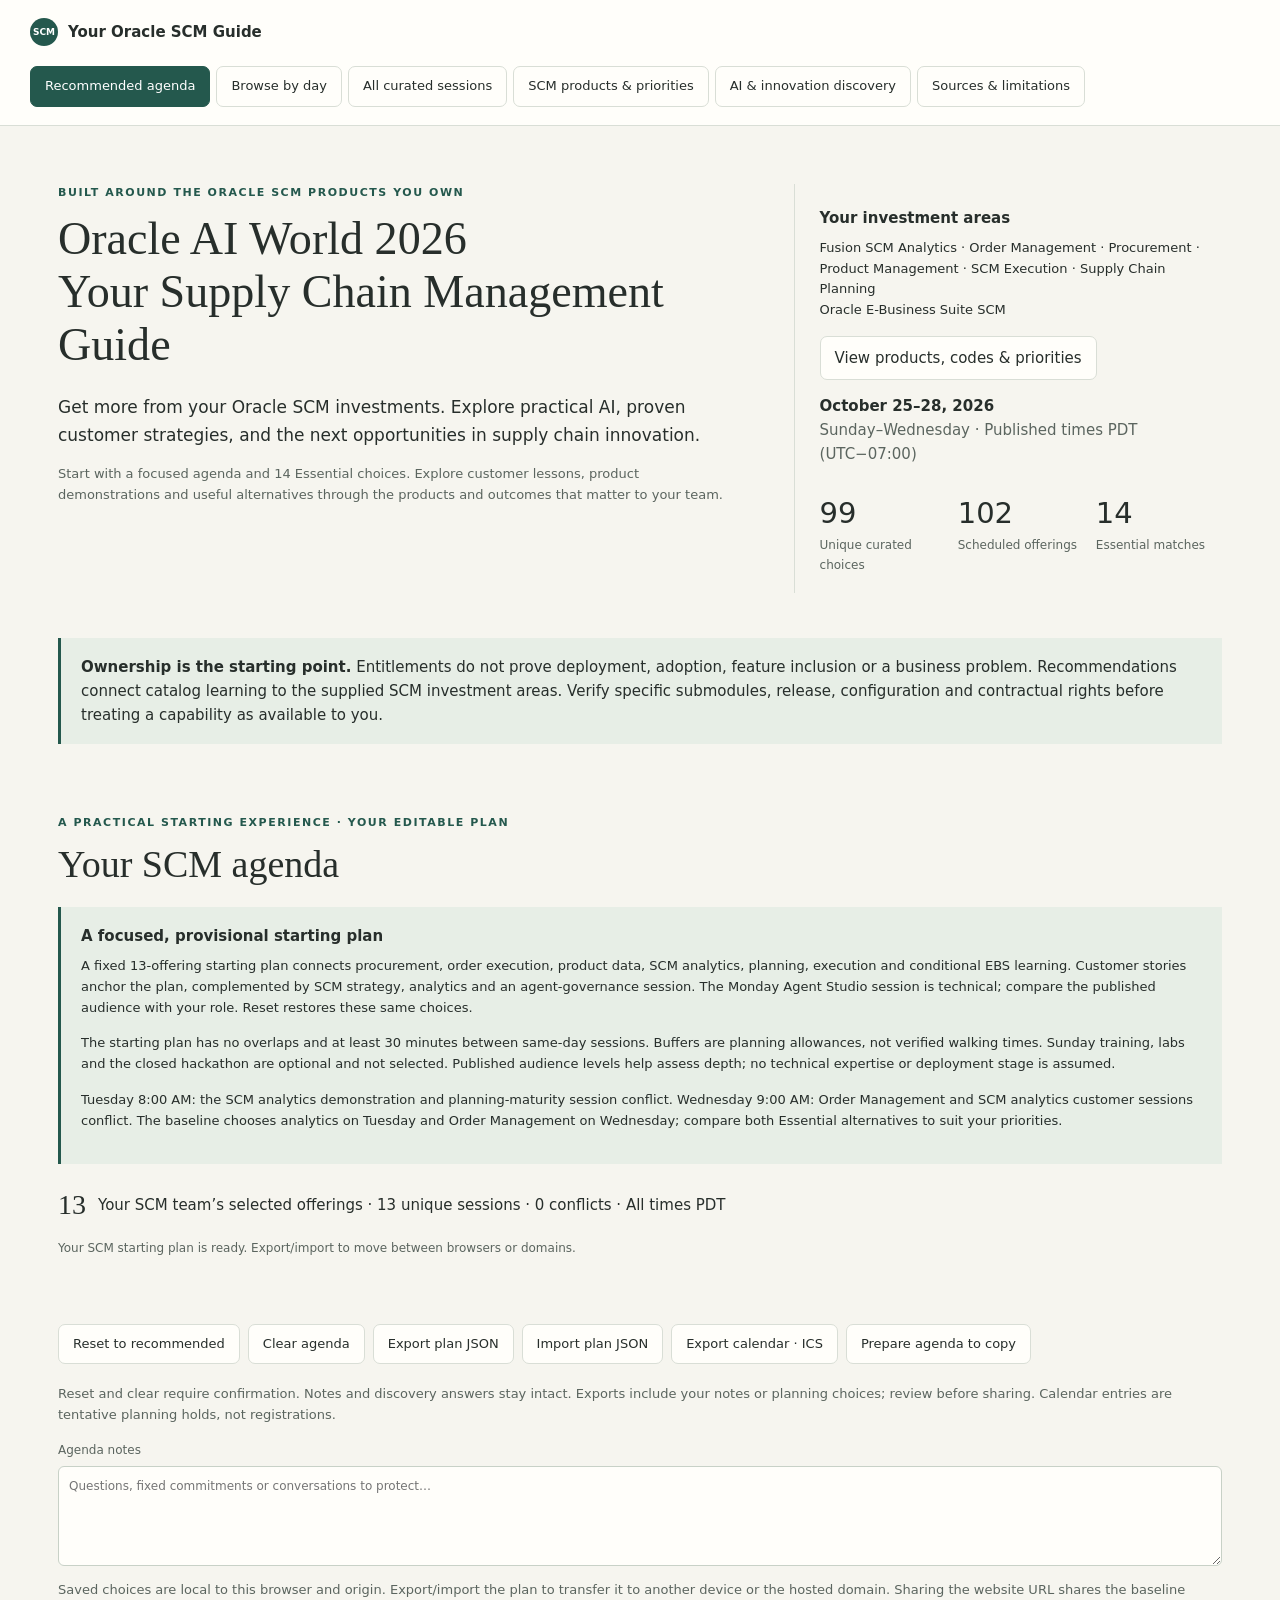
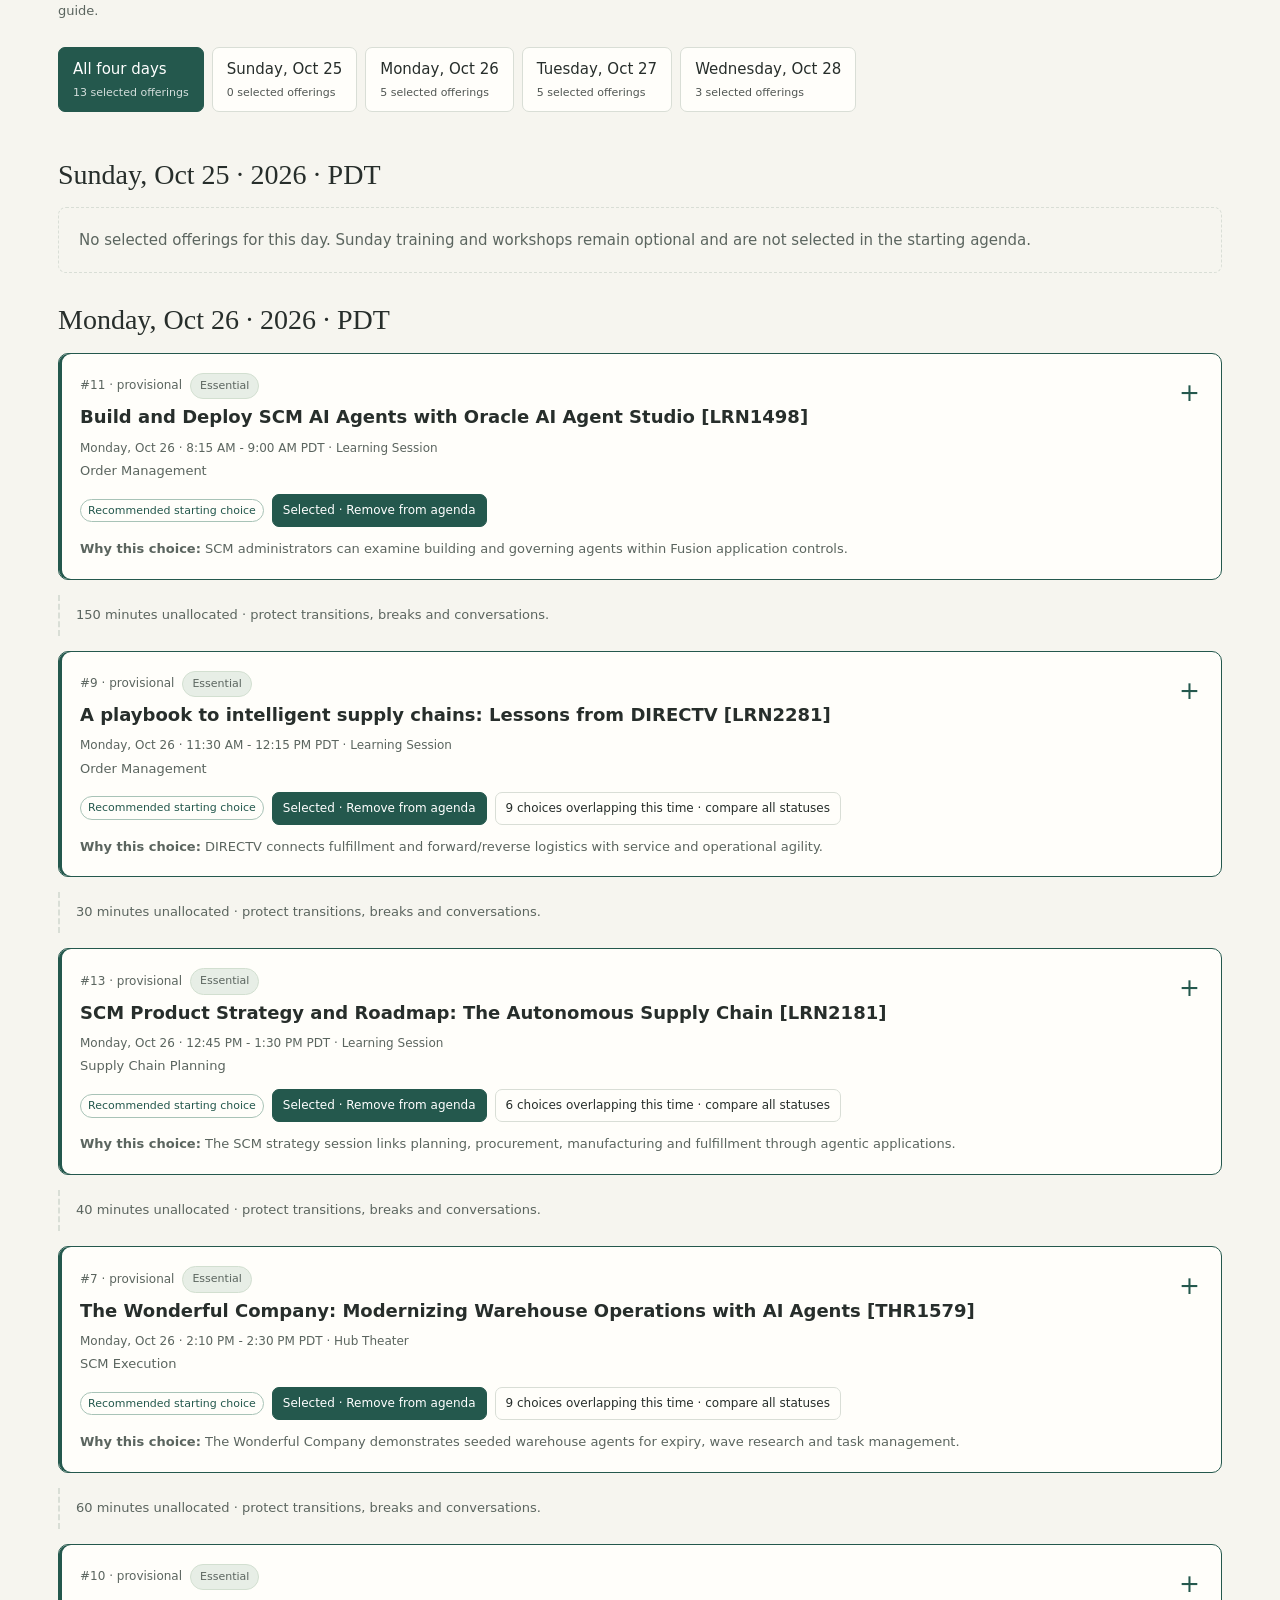
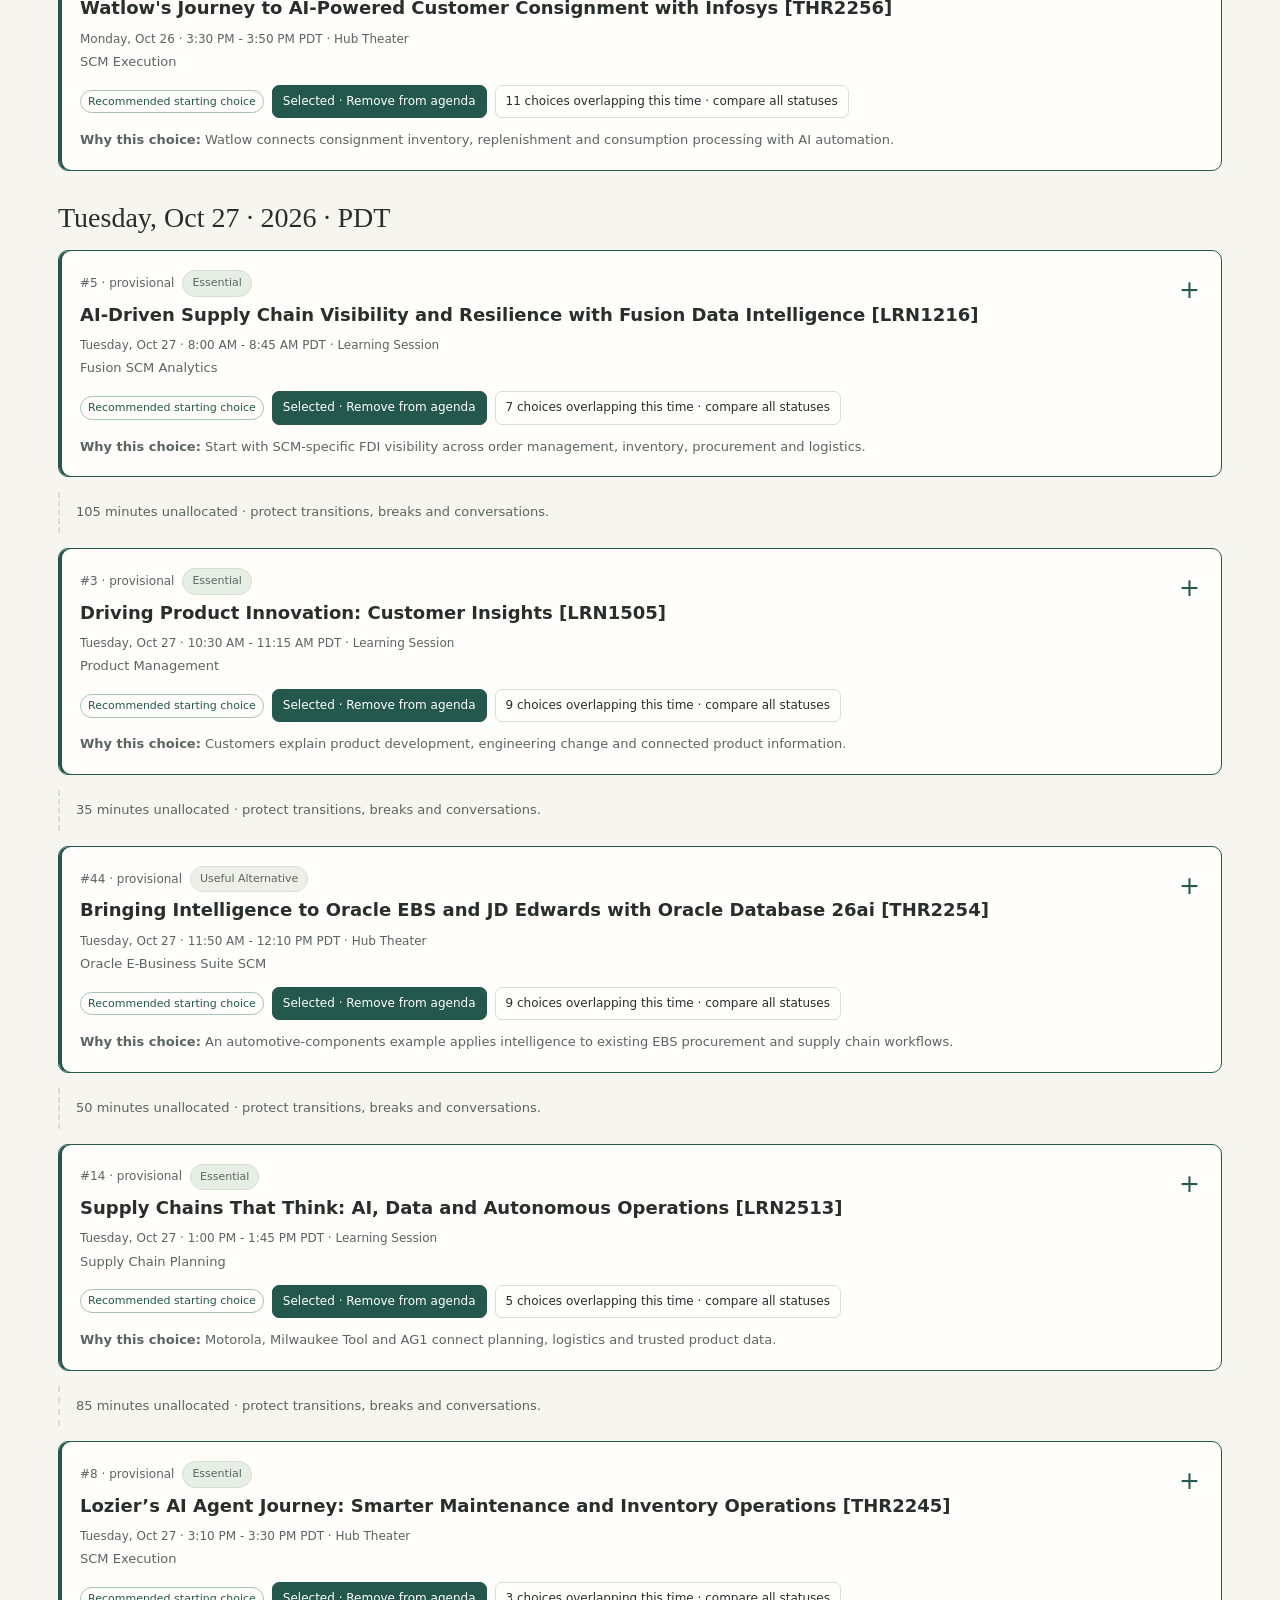
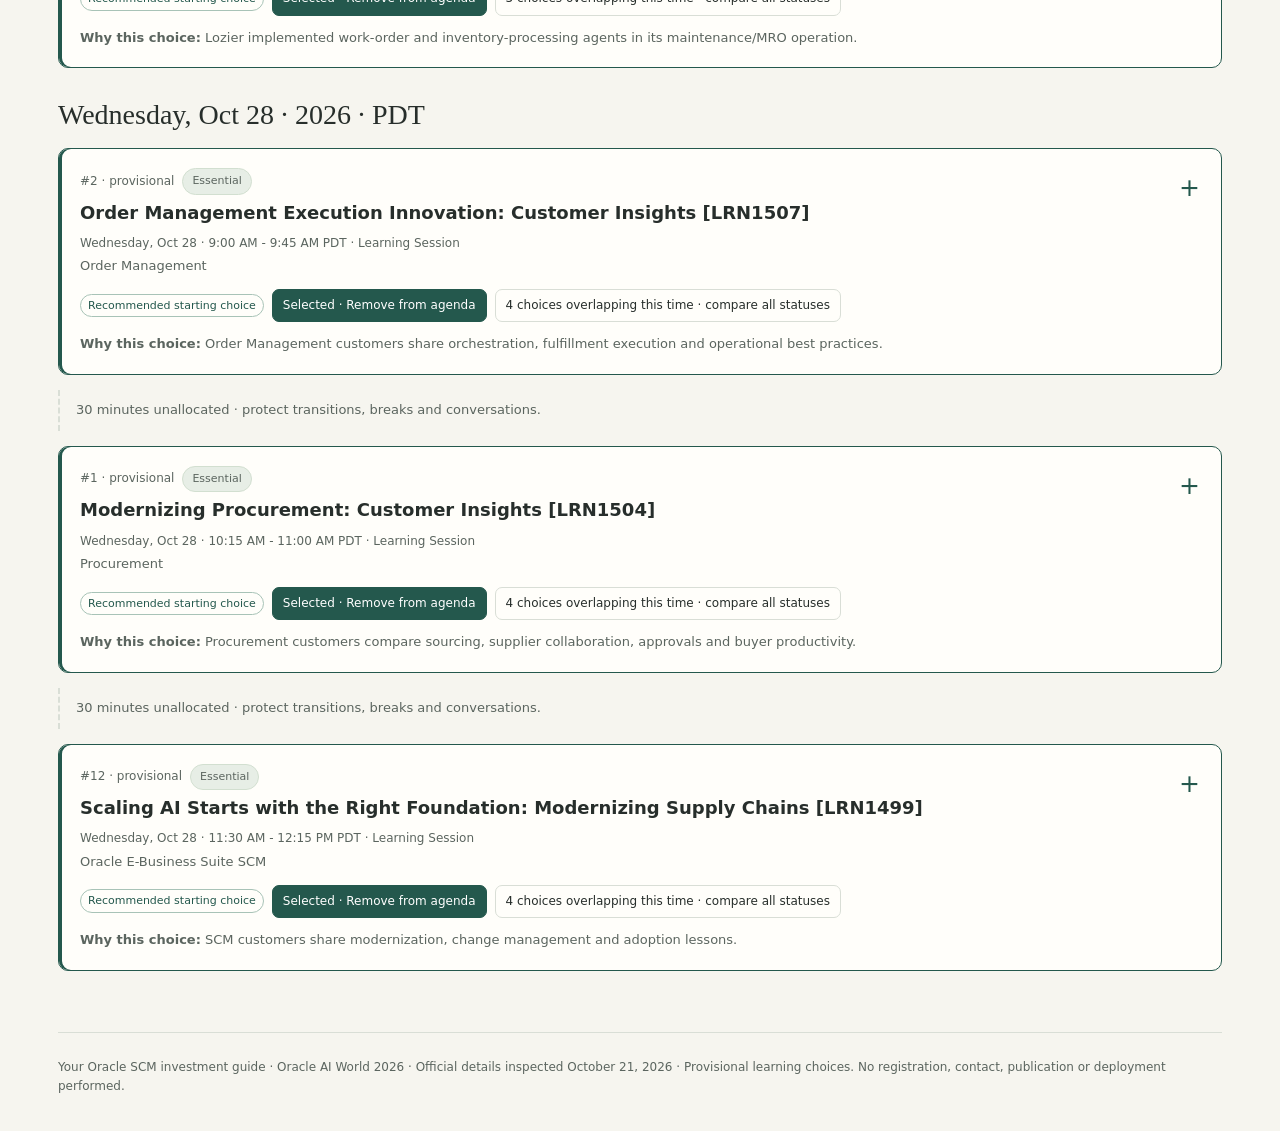
==== index.html @ 31e5a720 "Add files via upload" ====
<!doctype html><html lang="en"><head><meta charset="utf-8"><meta name="viewport" content="width=device-width, initial-scale=1"><meta name="description" content="An investment-focused Oracle SCM learning and agenda guide for Oracle AI World 2026."><title>Oracle AI World 2026 | Your Supply Chain Management Guide</title><style>
:root{--paper:#fffefa;--bg:#f6f5ef;--ink:#272e2b;--muted:#5b655f;--line:#d9ded6;--accent:#24584d;--pale:#e7eee6;--gold:#866437}*{box-sizing:border-box}body{margin:0;background:var(--bg);color:var(--ink);font:15px/1.6 system-ui,-apple-system,"Segoe UI",sans-serif}button,input,select,textarea{font:inherit}button,a,input,select,textarea,summary{outline-offset:4px}button{cursor:pointer;background:var(--paper);border:1px solid var(--line);border-radius:7px;padding:9px 14px;color:var(--ink)}button:hover{border-color:var(--accent)}button[aria-pressed=true],button.active{color:white;background:var(--accent);border-color:var(--accent)}a{color:var(--accent);text-underline-offset:3px}h1,h2,h3{line-height:1.15}h1,h2{font-family:Georgia,serif;font-weight:400}h1{font-size:clamp(38px,5vw,64px);margin:12px 0 22px}h2{font-size:clamp(28px,3.5vw,38px);margin:12px 0 20px}h3{font-size:20px;margin:18px 0 12px}p{margin:8px 0 15px}.muted{color:var(--muted)}.small{font-size:13px}.eyebrow{text-transform:uppercase;letter-spacing:.14em;font-size:11px;font-weight:700;color:var(--accent)}.wrap{max-width:1220px;padding:0 28px;margin:auto}.brandbar{background:var(--paper);border-bottom:1px solid var(--line)}.brandinner{display:flex;justify-content:space-between;align-items:center;gap:20px;padding:18px 0;flex-wrap:wrap}.brand{font-weight:700;display:flex;align-items:center;gap:10px}.mark{display:inline-grid;place-items:center;border-radius:50%;background:var(--accent);color:white;width:28px;height:28px}nav{display:flex;gap:6px;flex-wrap:wrap}nav button{font-size:13px}.hero{display:grid;grid-template-columns:1.6fr 1fr;gap:50px;padding:58px 0 35px}.intro{font-size:17px;max-width:720px}.hero-aside{border-left:1px solid var(--line);padding:8px 0 8px 25px}.hero-aside strong{display:block}.facts{display:grid;grid-template-columns:repeat(3,1fr);gap:12px;margin:24px 0 10px}.facts b{display:block;font-size:29px;font-weight:500;color:var(--ink)}.facts span{font-size:12px;color:var(--muted)}.note{border-left:3px solid var(--accent);background:var(--pale);padding:17px 20px;margin:10px 0 25px}.panel{padding:20px 0 50px}.panel[hidden]{display:none!important}.start-grid{display:grid;grid-template-columns:repeat(2,1fr);gap:12px;margin:25px 0 40px}.starter{background:var(--paper);border:1px solid var(--line);border-radius:10px;padding:20px;text-align:left}.starter span{display:block}.starter .title{font:22px/1.25 Georgia,serif;margin:9px 0}.badge{display:inline-block;padding:4px 9px;background:var(--pale);border:1px solid #d2dfd0;border-radius:20px;font-size:11px;line-height:1.5}.badge.conditional{background:#f2eddc;border-color:#e3d7bb}.badge.adjacent{background:#efefea;border-color:#ddd}.toolbar{display:grid;grid-template-columns:2fr 1.4fr 1.4fr;gap:12px;padding:18px;background:var(--paper);border:1px solid var(--line);border-radius:10px}.toolbar.secondary{grid-template-columns:repeat(4,1fr);margin-top:10px}label{display:block;font-size:12px;color:var(--muted)}input,select,textarea{width:100%;border:1px solid #c8d1c7;border-radius:6px;padding:10px;background:var(--paper);color:var(--ink);margin-top:6px;min-width:0}.viewbar{display:flex;justify-content:space-between;gap:14px;align-items:center;margin:17px 0}.viewbar label{min-width:210px}.group-title{font:28px/1.2 Georgia,serif;margin:30px 0 16px}.session{background:var(--paper);border:1px solid var(--line);border-radius:10px;margin:11px 0;overflow:hidden}.session>summary{cursor:pointer;padding:19px 21px;list-style:none;display:flex;justify-content:space-between;gap:16px}.session>summary::-webkit-details-marker{display:none}.session>summary:after{content:'+';font-size:25px;color:var(--accent)}.session[open]>summary:after{content:'−'}.session .title{font-size:18px;line-height:1.35;display:block;font-weight:650;margin:6px 0 9px}.meta{display:flex;gap:8px;align-items:center;flex-wrap:wrap;color:var(--muted);font-size:12px}.session-body{border-top:1px solid var(--line);padding:22px}.judgments{display:grid;grid-template-columns:1fr 1fr;gap:24px;background:#f2f4ed;padding:18px;border-radius:8px;margin:15px 0}.judgments strong{font-size:13px;color:var(--accent)}.judgments p{font-size:14px;margin:8px 0 0}.tags{display:flex;gap:7px;flex-wrap:wrap;margin-bottom:15px}.tag{font-size:11px;border:1px solid var(--line);padding:3px 8px;border-radius:15px}.fields{display:grid;grid-template-columns:1fr 1fr;gap:15px 25px;margin:20px 0}.fields>div{border-bottom:1px solid var(--line);padding-bottom:11px}.fields dt{font-size:11px;color:var(--muted);text-transform:uppercase;letter-spacing:.05em}.fields dd{margin:6px 0 0;font-size:14px;overflow-wrap:anywhere}.fields .wide{grid-column:1/-1}.slots{width:100%;border-collapse:collapse;font-size:13px;margin:12px 0}.slots th,.slots td{text-align:left;border-bottom:1px solid var(--line);padding:9px 10px 9px 0;vertical-align:top}.actions{display:flex;gap:12px;flex-wrap:wrap;align-items:center}.actions button{font-size:12px}.full-desc{margin:17px 0 0}.full-desc summary{cursor:pointer;color:var(--accent);font-size:13px}.full-desc p{font-size:14px;margin-top:14px}.question{display:grid;grid-template-columns:45px 1fr;gap:15px;background:var(--paper);border:1px solid var(--line);border-radius:10px;margin:16px 0;padding:25px}.qnum{font:28px Georgia,serif;color:var(--accent)}.question h3{margin:8px 0 14px;font-size:19px}.question textarea{min-height:80px;font-size:14px}.sessionlinks{display:flex;gap:6px;flex-wrap:wrap;margin:12px 0}.sessionlinks button{font-size:12px;padding:5px 8px}.first-set{display:flex;gap:8px;flex-wrap:wrap;margin:18px 0}.path{background:var(--paper);padding:23px;border:1px solid var(--line);border-radius:10px;margin:15px 0}.path h3{margin-top:0;font:25px Georgia,serif}.coverage-grid{display:grid;grid-template-columns:repeat(4,1fr);gap:12px;margin:25px 0}.coverage-grid>div{background:var(--paper);border:1px solid var(--line);padding:20px;border-radius:9px}.coverage-grid b{display:block;font:32px Georgia,serif}.coverage-grid span{font-size:12px;color:var(--muted)}.table-wrap{overflow-x:auto}.guide-table{border-collapse:collapse;width:100%;background:var(--paper);font-size:14px}.guide-table th,.guide-table td{border:1px solid var(--line);padding:13px;text-align:left;vertical-align:top}.guide-table th{background:var(--pale)}.coverage-copy{max-width:1000px}.coverage-copy h3{margin-top:30px}.footer{border-top:1px solid var(--line);padding:25px 0 35px;color:var(--muted);font-size:12px}.empty{padding:35px;background:var(--paper);border:1px dashed var(--line);border-radius:9px}.dialog{max-width:940px;width:calc(100% - 30px);max-height:90vh;overflow:auto;border:1px solid var(--line);border-radius:12px;padding:25px;background:var(--paper);color:var(--ink)}dialog::backdrop{background:#152b24aa}.dialoghead{display:flex;justify-content:space-between;align-items:start;gap:20px}.dialoghead h2{font-size:28px;margin-top:0}.dialoghead button{flex-shrink:0}.status{font-size:12px;min-height:25px;color:var(--muted)}.need-list li{margin:9px 0}button[disabled]{cursor:default;opacity:.7}@media(max-width:850px){.hero{grid-template-columns:1fr;gap:24px;padding-top:35px}.hero-aside{border-left:2px solid var(--line);padding-left:20px}.toolbar{grid-template-columns:1fr 1fr}.toolbar>label:first-child{grid-column:1/-1}.toolbar.secondary{grid-template-columns:1fr 1fr}.coverage-grid{grid-template-columns:1fr 1fr}}@media(max-width:550px){.wrap{padding:0 17px}.brandinner{gap:14px}nav button{padding:8px;font-size:12px}.start-grid,.fields,.judgments{grid-template-columns:1fr}.toolbar,.toolbar.secondary{grid-template-columns:1fr}.toolbar>label:first-child{grid-column:auto}.viewbar{align-items:start;flex-direction:column}.viewbar label{width:100%}.question{grid-template-columns:1fr;padding:20px}.qnum{font-size:24px}.session>summary,.session-body{padding:17px}.slots th,.slots td{font-size:12px}.dialog{padding:18px}.dialoghead h2{font-size:23px}.coverage-grid>div{padding:14px}}@media(prefers-reduced-motion:reduce){*{scroll-behavior:auto!important}}
.day-browser{scroll-margin-top:20px;margin-top:22px}.day-switch{display:flex;gap:8px;overflow-x:auto;padding:10px 0 16px;max-width:100%;scrollbar-width:thin}.day-switch button{flex:0 0 auto;text-align:left;min-width:135px}.day-switch small{display:block;font-size:11px;opacity:.8;margin-top:3px}.view-switch{display:flex;gap:7px;flex-wrap:wrap}.view-switch button{font-size:12px}.toolbar.secondary{grid-template-columns:repeat(3,1fr)}.time-heading{font:18px/1.3 Georgia,serif;color:var(--accent);margin:22px 0 9px;padding-left:15px;border-left:3px solid var(--accent)}@media(max-width:850px){.toolbar.secondary{grid-template-columns:1fr 1fr}}@media(max-width:550px){.toolbar.secondary{grid-template-columns:1fr}.day-switch button{min-width:125px}}
@media(max-width:550px){.day-switch{display:grid;grid-template-columns:repeat(2,minmax(0,1fr));overflow:visible}.day-switch button{min-width:0;width:100%}.day-switch button:first-child{grid-column:1/-1}}</style><link rel="stylesheet" href="agenda.css"></head><body>
<header class="brandbar"><div class="wrap brandinner"><div class="brand"><span class="mark" style="font-size:9px">SCM</span>Your Oracle SCM Guide</div><nav aria-label="Main navigation"><button data-panel="agenda" aria-pressed="true">Recommended agenda</button><button id="browseDays">Browse by day</button><button data-panel="shortlist" aria-pressed="false">All curated sessions</button><button data-panel="products" aria-pressed="false">SCM products &amp; priorities</button><button data-panel="questions" aria-pressed="false">AI &amp; innovation discovery</button><button data-panel="coverage" aria-pressed="false">Sources &amp; limitations</button></nav></div></header>
<main class="wrap"><section class="hero"><div><div class="eyebrow">Built around the Oracle SCM products you own</div><h1 class="guide-title">Oracle AI World 2026<br>Your Supply Chain Management Guide</h1><p class="intro">Get more from your Oracle SCM investments. Explore practical AI, proven customer strategies, and the next opportunities in supply chain innovation.</p><p class="small muted">Start with a focused agenda and 14 Essential choices. Explore customer lessons, product demonstrations and useful alternatives through the products and outcomes that matter to your team.</p></div><aside class="hero-aside profile-facts"><strong>Your investment areas</strong><p class="small">Fusion SCM Analytics · Order Management · Procurement · Product Management · SCM Execution · Supply Chain Planning<br>Oracle E-Business Suite SCM</p><button data-panel="products">View products, codes &amp; priorities</button><strong>October 25–28, 2026</strong><span class="muted">Sunday–Wednesday · Published times PDT (UTC−07:00)</span><div class="facts"><span><b>99</b>Unique curated choices</span><span><b>102</b>Scheduled offerings</span><span><b>14</b>Essential matches</span></div></aside></section>
<div class="note"><strong>Ownership is the starting point.</strong> Entitlements do not prove deployment, adoption, feature inclusion or a business problem. Recommendations connect catalog learning to the supplied SCM investment areas. Verify specific submodules, release, configuration and contractual rights before treating a capability as available to you.</div><div id="status" class="status" role="status" aria-live="polite"></div>
<section id="agenda" class="panel"><div class="eyebrow">A practical starting experience · your editable plan</div><h2 id="agendaHeading">Your SCM agenda</h2><div class="note"><strong>A focused, provisional starting plan</strong><p class="small" id="baselineExplanation"></p><p class="small">The starting plan has no overlaps and at least 30 minutes between same-day sessions. Buffers are planning allowances, not verified walking times. Sunday training, labs and the closed hackathon are optional and not selected. Published audience levels help assess depth; no technical expertise or deployment stage is assumed.</p><p class="small">Tuesday 8:00 AM: the SCM analytics demonstration and planning-maturity session conflict. Wednesday 9:00 AM: Order Management and SCM analytics customer sessions conflict. The baseline chooses analytics on Tuesday and Order Management on Wednesday; compare both Essential alternatives to suit your priorities.</p></div><div id="agendaStats" class="agenda-stats"></div><p id="agendaSaveStatus" class="status" role="status"></p><p id="agendaNotice" class="status" role="status" aria-live="polite"></p><div class="agenda-tools"><button id="resetRecommended">Reset to recommended</button><button id="clearAgenda">Clear agenda</button><button id="exportAgendaPlan">Export plan JSON</button><button id="openPlanImport">Import plan JSON</button><button id="exportCalendar">Export calendar · ICS</button><button id="copyAgenda">Prepare agenda to copy</button><div id="agendaCopyWrap" class="answer-copy" hidden><label for="agendaCopyText">Copy your agenda text<textarea id="agendaCopyText" readonly rows="10"></textarea></label></div></div><p class="small muted">Reset and clear require confirmation. Notes and discovery answers stay intact. Exports include your notes or planning choices; review before sharing. Calendar entries are tentative planning holds, not registrations.</p><label for="agendaNotes"><span id="agendaNotesLabel">Agenda notes</span><textarea id="agendaNotes" placeholder="Questions, fixed commitments or conversations to protect…"></textarea></label><p class="small muted">Saved choices are local to this browser and origin. Export/import the plan to transfer it to another device or the hosted domain. Sharing the website URL shares the baseline guide.</p><div id="agendaConflicts"></div><div id="myAgendaDays" class="day-switch" role="group" aria-label="Selected agenda day"></div><div id="myAgendaList"></div></section>
<section id="shortlist" class="panel" hidden><div class="eyebrow">Discover by investment area, value and depth</div><h2>All curated SCM sessions</h2><p class="muted">99 unique choices · 102 published offerings · 14 Essential · 25 Strongly Recommended · 35 Useful Alternatives · 25 Discovery. Broader choices have an explicit SCM connection and conditional scope. The repeated FDI workshop is one choice with both official IDs and times.</p><details><summary>14 Essential / strongest matches</summary><div id="topSet" class="start-grid"></div></details><div class="toolbar"><label>Search title, ID, speaker, scope or product<input id="search" type="search" placeholder="Try inventory, supplier, EBS or item data…"></label><label>SCM product / entitlement area<select id="theme"><option value="">All seven investment areas</option></select></label><label>Priority<select id="tier"><option value="">All four tiers</option></select></label></div>
<div class="toolbar secondary discovery-filters"><label>Business outcome<select id="priority"><option value="">All outcomes</option></select></label><label>AI &amp; automation<select id="ai"><option value="">Any AI / non-AI emphasis</option></select></label><label>Session style · interpreted<select id="sessionType"><option value="">All session styles</option></select></label><label>Speaker mix · published affiliations<select id="speakerMix"><option value="">All speaker mixes</option></select></label><label>Content focus · interpreted<select id="focus"><option value="">All business / technical levels</option></select></label><label>Time · offering overlaps window<select id="timeWindow"><option value="">Any time</option><option value="morning">Morning · before noon</option><option value="afternoon">Afternoon · noon–5 PM</option><option value="evening">Evening · after 5 PM</option></select></label><label>Availability / evidence stage<select id="stage"><option value="">All evidence stages</option><option value="customer">Customer experience / case</option><option value="roadmap">Roadmap / preview</option><option value="exploration">Exploration / planned adoption</option><option value="seeded">Seeded / release-specific wording</option></select></label><label>Reset filters<button id="clearFilters" style="display:block;width:100%;margin-top:6px">Show all curated sessions</button></label></div>
<p class="small muted">Combine filters. A product association is an advisory relevance mapping, not a licensing determination. Customer framing and published speaker affiliations do not guarantee who leads every discussion. Filters never remove saved selections. Expanded details always show all offerings of that choice.</p><div class="toolbar secondary"><input id="day" type="hidden" value=""><label>Published format<select id="format"><option value="">All formats</option></select></label><label>Published audience<select id="audience"><option value="">All audience levels</option></select></label></div><div class="actions" style="margin-top:12px"><button id="strongestMatches">Essential matches</button></div><section id="dayBrowser" class="day-browser" aria-label="Browse sessions by day"><div class="eyebrow">October 25–28, 2026 · All times PDT</div><div id="dayButtons" class="day-switch" role="group" aria-label="Event day"></div><div class="viewbar"><span id="results" class="small" aria-live="polite"></span><div class="view-switch" role="group" aria-label="Display order"><button data-view="time" aria-pressed="true">Chronological timeline</button><button data-view="theme" aria-pressed="false">By product area</button><button data-view="rank" aria-pressed="false">By relevance</button></div><input id="order" type="hidden" value="time"></div></section><div id="sessionList"></div><div class="note small">Planning is not registration. The hackathon is fully booked in the catalog and can only be added as an explicit planning placeholder. Sunday courses OUT1006 and OUT1009 are explicitly paid and overlap for the full day. Prices are not supplied; registration is through My Account. Confirm prerequisites. Recording availability is not confirmed.</div></section>
<section id="products" class="panel" hidden><div class="eyebrow">Supplied ownership · deployment remains to be discovered</div><h2>SCM products &amp; priorities</h2><p class="muted">Six supplied SaaS investment areas and one EBS SCM area anchor the recommendations. Codes are reproduced from your brief; this website does not independently validate contracts or infer installed environments.</p><div id="productCards" class="product-grid"></div><h3>What value would make this worthwhile?</h3><p class="small muted">Choose an outcome to browse connected sessions. These are discovery prompts, not claims about current operational problems.</p><div id="outcomeButtons" class="first-set"></div><div class="note small"><strong>Scope to confirm.</strong> Examples using OTM, GTM, WMS, Advanced Inventory, Maintenance, PLM submodules, Field Service, AI Data Platform, OCI or partner tools do not establish those rights in the supplied product groups. A customer’s architecture is an example to evaluate, not a recommendation to buy or replicate it.</div></section>
<section id="questions" class="panel" hidden><div class="eyebrow">From possibilities to a governed learning plan</div><h2>AI &amp; innovation discovery</h2><p class="muted">Explore embedded SCM use cases, customer outcomes and future direction separately. The catalog can describe a capability, but it cannot establish your exact subscription, deployment, prerequisites or feature enablement.</p><div id="innovationCards" class="guide-priorities"></div><div class="actions" style="margin:22px 0"><button data-ai-filter="Agentic AI">Browse agentic SCM opportunities</button><button data-ai-filter="Controls & adoption">Explore controls &amp; adoption</button><button data-ai-filter="Analytics & predictive decisions">Explore analytics &amp; decisions</button></div><h3>Refine the guide through discovery</h3><p class="small muted">Start with the five highlighted questions. Answers stay local and do not automatically rerank sessions or change the fixed starting agenda.</p><div id="firstQuestions" class="first-set"></div><p id="persistStatus" class="small muted">Answers save in this browser only.</p><button id="exportAnswers">Prepare answers to copy</button><div id="answerExportWrap" class="answer-copy" hidden><label for="answerExport">Copy these discovery answers<textarea id="answerExport" readonly rows="10"></textarea></label></div><div id="questionList"></div></section>
<section id="coverage" class="panel" hidden><div class="eyebrow">Official catalog facts · transparent advisory judgments</div><h2>Sources &amp; limitations</h2><div class="coverage-grid"><div><b>717</b><span>Distinct listings rendered after complete available pagination</span></div><div><b>100</b><span>Official detail pages inspected directly</span></div><div><b>99 / 102</b><span>Unique choices / scheduled offerings</span></div><div><b>Oct 21</b><span>2026 terminal-browser verification</span></div></div><p>Research used only the already-open Oracle AI World session catalog in the terminal browser. All available Show more pagination was traversed, followed by a Supply Chain &amp; Manufacturing filter cross-check and direct inspection of every retained detail page. No external search, alternate-year catalog, API retrieval or replacement catalog was used.</p><p>The main catalog header displayed 719 sessions; complete pagination rendered 717 distinct listings and the filter dialog reported 717 results. The discrepancy is unresolved, so this guide does not claim inspection of two additional unseen records. All curated choices have inspected detail pages; none has a missing-detail notice. The exact catalog title “Codex + Oracle AI Database Hackathon at Oracle AI World 2026 [HAC1394]” establishes the year. Day filters publish October 25–28 with 2026 date values, and retained schedules publish PDT (UTC−07:00).</p><p>Titles, identifiers, speaker affiliations, formats, locations, dates and times are catalog facts. Short scope summaries, tiers, module mappings, business outcomes, content focus, recommendation reasons and evidence stages are advisory interpretations. All choices have a stated SCM connection; cross-enterprise or industry examples are conditional. No generic infrastructure, HCM-only or finance-only session was added to fill a quota.</p><p>The same FDI business-user workshop has separate official IDs HOL2769 and HOL2325. It is consolidated into one choice with two source links and offerings. BOO1584 and THR1577 each publish two offerings under one ID. Calendar exports preserve each selected offering and its official link.</p><p>Seeded, embedded or release-specific wording is reported only where the catalog supports it. It does not establish subscription inclusion, configuration, region, role access, general availability or deployment at your organization. Roadmaps, previews, targets and pilots remain distinct from customer use and achieved results. Meta’s example is exploration; CSG’s 80–90% compliance figure is a target; Watlow’s 60% efficiency figure is a published customer-specific result.</p><p>Product names and entitlement codes were supplied in the brief, not verified against contracts. Logistics products, PLM functions, Maintenance and other specific submodules may need separate scope checks. Optional services and partner products are flagged. No migration, purchase, application retirement, architecture or current problem is presumed.</p><p>Sunday courses OUT1006 and OUT1009 are explicitly paid, with registration through My Account; the catalog does not supply the amount. Other fees and prerequisites are Not provided where absent; that does not mean free or unrestricted. Published participation notes are preserved. The Fusion Agent Studio hackathon is fully booked and registration closed. Room seats are first-come, first-served except hackathons. A local selection or tentative calendar entry does not reserve a seat.</p><p>The static site uses no account or backend. Notes and selections are browser-local. They do not automatically transfer to GitHub Pages or another device. Export/import JSON to transfer them; review personal exports before sharing. Import validates this guide’s schema and offering identities. Links share the guide baseline, not private browser data. Check official pages again before attending because schedules may change.</p><a href="https://reg.rf.oracle.com/flow/oracle/oaiw26/catalog/page/catalog" target="_blank" rel="noopener">Open the official Oracle AI World catalog ↗</a></section>
<footer class="footer">Your Oracle SCM investment guide · Oracle AI World 2026 · Official details inspected October 21, 2026 · Provisional learning choices. No registration, contact, publication or deployment performed.</footer></main>
<dialog id="detailDialog" class="dialog" aria-labelledby="dialogTitle"><div class="dialoghead"><h2 id="dialogTitle"></h2><button id="closeDialog">Close session details</button></div><div id="dialogBody"></div></dialog>
<dialog id="agendaCompareDialog" class="dialog" aria-labelledby="agendaCompareTitle"><div class="dialoghead"><h2 id="agendaCompareTitle">Compare choices</h2><button id="closeAgendaCompare">Close comparison</button></div><p id="agendaCompareIntro" class="small muted"></p><div id="agendaCompareList"></div></dialog>
<dialog id="agendaActionDialog" class="dialog" aria-labelledby="agendaActionTitle"><h2 id="agendaActionTitle"></h2><div id="agendaActionCopy"></div><div class="actions" id="agendaActionButtons"></div></dialog>
<dialog id="planTransferDialog" class="dialog" aria-labelledby="planTransferTitle"><div class="dialoghead"><h2 id="planTransferTitle">Import plan</h2><button id="closePlanImport">Cancel import</button></div><p id="planImportExplanation" class="small"></p><label for="planImportFile">Choose your SCM plan JSON<input id="planImportFile" type="file" accept=".json,application/json"></label><label for="planImportText">Or paste the complete plan JSON<textarea id="planImportText"></textarea></label><p id="planImportStatus" class="status" role="status"></p><button id="applyPlanImport">Import plan and notes</button></dialog>
<script>const data={"person":"Your SCM team","company":"Your organization","event":"Oracle AI World 2026","reviewed":"2026-10-21","timezone":"PDT (UTC−07:00)","themes":["Fusion SCM Analytics","Order Management","Procurement","Product Management","SCM Execution","Supply Chain Planning","Oracle E-Business Suite SCM"],"tiers":["Essential","Strongly Recommended","Useful Alternative","Discovery"],"businessPriorities":["Visibility & better decisions","Order & fulfillment performance","Supplier & purchasing efficiency","Trusted product & master data","Inventory & service levels","Planning & resilience","Adoption & investment value","Integration & coexistence","Governed AI & automation","Manufacturing & asset performance"],"sessionTypes":["Best practices","Customer story","Hands-on lab","Peer discussion","Product demonstration","Strategy & roadmap","Technical deep dive","Training"],"speakerMixes":["Customer-framed · mixed published speakers","Oracle-only published speakers","Partner / mixed published speakers"],"aiFilters":["AI & automation","Agentic AI","Analytics & predictive decisions","Controls & adoption"],"focuses":["Business / functional","Mixed business & technical","Technical"],"entitlements":[{"key":"a","name":"Fusion SCM Analytics","codes":["0UVZ"],"family":"Fusion SCM — SaaS","priority":"Visibility, KPIs and decisions","note":"SCM Analytics ownership is supplied. FDI extensions, AI Data Platform and other analytics services are not thereby confirmed."},{"key":"o","name":"Order Management","codes":["1CB7"],"family":"Fusion SCM — SaaS","priority":"Order orchestration and fulfillment","note":"Use order-to-fulfillment examples to assess adoption and exceptions. Deployed flows, integrations and revenue products are unknown."},{"key":"p","name":"Procurement","codes":["1CB5"],"family":"Fusion SCM — SaaS","priority":"Supplier, sourcing and purchasing value","note":"Explore purchasing, supplier collaboration and sourcing. Exact submodules, AI enablement and transaction scope need confirmation."},{"key":"m","name":"Product Management","codes":["1CB9"],"family":"Fusion SCM — SaaS","priority":"Product information and lifecycle","note":"PLM, engineering change and product-readiness sessions map to this area. Specific PLM entitlements and deployed functions are not established."},{"key":"x","name":"SCM Execution","codes":["1CCA"],"family":"Fusion SCM — SaaS","priority":"Inventory, manufacturing and execution","note":"Inventory, manufacturing, maintenance and logistics are learning areas. Warehouse Management, Transportation Management, Global Trade Management and other submodule rights are unverified."},{"key":"s","name":"Supply Chain Planning","codes":["1CCB"],"family":"Fusion SCM — SaaS","priority":"Demand, supply and scenario planning","note":"Compare planning maturity, forecasting and scenario decisions without assuming the current planning deployment or process maturity."},{"key":"e","name":"Oracle E-Business Suite SCM","codes":["0NW9","0VKP"],"family":"E-Business Suite — on premises","priority":"Existing value, coexistence and modernization","note":"Two supplied entitlement codes identify the EBS SCM area, not two confirmed installations. Integration topology and any migration decision remain open."}],"top":[55,59,31,32,5,48,83,52,12,89,20,68,72,78],"sessions":[{"index":55,"id":"LRN1504","catalogIds":["LRN1504"],"title":"Modernizing Procurement: Customer Insights [LRN1504]","url":"https://reg.rf.oracle.com/flow/oracle/oaiw26/catalog/page/catalog/session/1783706509629001hQjT","officialLinks":[{"id":"LRN1504","title":"Modernizing Procurement: Customer Insights [LRN1504]","url":"https://reg.rf.oracle.com/flow/oracle/oaiw26/catalog/page/catalog/session/1783706509629001hQjT"}],"description":"Procurement customers compare sourcing, supplier collaboration, approvals and buyer productivity. Use practical implementation and adoption lessons to identify where your Procurement investment could deliver more value.","offerings":[{"date":"Wednesday, Oct 28","location":"Bellini 2106, Level 2","time":"10:15 AM - 11:00 AM PDT","dateISO":"2026-10-28","start":615,"end":660,"sourceId":"LRN1504","sourceTitle":"Modernizing Procurement: Customer Insights [LRN1504]","sourceUrl":"https://reg.rf.oracle.com/flow/oracle/oaiw26/catalog/page/catalog/session/1783706509629001hQjT","source":"Official catalog detail inspected in terminal browser, October 21, 2026"}],"primary":"Procurement","tier":"Essential","rank":1,"tags":["Procurement","AI & automation","Controls & adoption"],"why":"Procurement customers compare sourcing, supplier collaboration, approvals and buyer productivity.","value":"Use practical implementation and adoption lessons to identify where your Procurement investment could deliver more value.","discovery":"Raise this choice if supplier & purchasing efficiency is a priority and the published audience, format and time fit. Confirm the deployed modules and the level of detail you want.","next":"Use practical implementation and adoption lessons to identify where your Procurement investment could deliver more value.","kind":"Customer story · Best practices","sessionTypes":["Customer story","Best practices"],"speakerMix":"Customer-framed · mixed published speakers","focus":"Business / functional","capabilityStatus":"Customer experience described; outcomes and maturity are case-specific","audienceRelevance":"Mapped to supplied SCM investment areas; deployed scope and user role are unconfirmed.","priorities":["Supplier & purchasing efficiency"],"products":["Procurement"],"productKeys":["p"],"aiTags":["AI & automation","Controls & adoption"],"otherProducts":[],"licensing":"Product ownership is supplied by you. Exact submodules, feature availability, release, configuration, permissions and contractual inclusion are not verified by this catalog.","format":"Learning Session","audience":"Intermediate (1-5 yrs user of Oracle)","delivery":"In Person","industry":"Non-Industry Specific","speakers":["Karlay Tan, VP, Product Management, Oracle","Lucia Ligamari, Manager, Product Marketing, Oracle","Andrea Lupo, Global Sourcing & Procurement Manager, Lead, USAA","Mario Morales, Director, Source-To-Pay Product Leader, ROYAL CARIBBEAN GROUP","Carly Degen, Process Improvement Director, Berkshire Hathaway Energy"],"participation":"Not provided","fees":"Not provided in inspected catalog detail","prerequisites":"Not provided in inspected catalog detail","publishedNotes":"Not provided","closed":false,"paid":false,"detailVerified":true,"verified":"2026-10-21","previousSource":"Official session detail inspected in the already-open terminal-browser catalog","related":[]},{"index":59,"id":"LRN1507","catalogIds":["LRN1507"],"title":"Order Management Execution Innovation: Customer Insights [LRN1507]","url":"https://reg.rf.oracle.com/flow/oracle/oaiw26/catalog/page/catalog/session/1783706807354001NsUc","officialLinks":[{"id":"LRN1507","title":"Order Management Execution Innovation: Customer Insights [LRN1507]","url":"https://reg.rf.oracle.com/flow/oracle/oaiw26/catalog/page/catalog/session/1783706807354001NsUc"}],"description":"Order Management customers share orchestration, fulfillment execution and operational best practices. Compare implementation choices and service visibility with the order processes you actually operate.","offerings":[{"date":"Wednesday, Oct 28","location":"Bellini 2002, Level 2","time":"9:00 AM - 9:45 AM PDT","dateISO":"2026-10-28","start":540,"end":585,"sourceId":"LRN1507","sourceTitle":"Order Management Execution Innovation: Customer Insights [LRN1507]","sourceUrl":"https://reg.rf.oracle.com/flow/oracle/oaiw26/catalog/page/catalog/session/1783706807354001NsUc","source":"Official catalog detail inspected in terminal browser, October 21, 2026"}],"primary":"Order Management","tier":"Essential","rank":2,"tags":["Order Management"],"why":"Order Management customers share orchestration, fulfillment execution and operational best practices.","value":"Compare implementation choices and service visibility with the order processes you actually operate.","discovery":"Raise this choice if order & fulfillment performance is a priority and the published audience, format and time fit. Confirm the deployed modules and the level of detail you want.","next":"Compare implementation choices and service visibility with the order processes you actually operate.","kind":"Customer story · Best practices","sessionTypes":["Customer story","Best practices"],"speakerMix":"Customer-framed · mixed published speakers","focus":"Business / functional","capabilityStatus":"Customer experience described; outcomes and maturity are case-specific","audienceRelevance":"Mapped to supplied SCM investment areas; deployed scope and user role are unconfirmed.","priorities":["Order & fulfillment performance","Integration & coexistence"],"products":["Order Management"],"productKeys":["o"],"aiTags":[],"otherProducts":[],"licensing":"Product ownership is supplied by you. Exact submodules, feature availability, release, configuration, permissions and contractual inclusion are not verified by this catalog.","format":"Learning Session","audience":"Intermediate (1-5 yrs user of Oracle)","delivery":"In Person","industry":"Non-Industry Specific","speakers":["Lucia Ligamari, Manager, Product Marketing, Oracle","Alison Schofield, Product Management Director, Order Management, Oracle","Ahmad M. Jami, IT Director, Materials Group, Asia Pacific, Avery Dennison","Massimo Trambaioli, VP Global Digital Capabilities, Brooks Automation Inc"],"participation":"Not provided","fees":"Not provided in inspected catalog detail","prerequisites":"Not provided in inspected catalog detail","publishedNotes":"Not provided","closed":false,"paid":false,"detailVerified":true,"verified":"2026-10-21","previousSource":"Official session detail inspected in the already-open terminal-browser catalog","related":[]},{"index":31,"id":"LRN1505","catalogIds":["LRN1505"],"title":"Driving Product Innovation: Customer Insights [LRN1505]","url":"https://reg.rf.oracle.com/flow/oracle/oaiw26/catalog/page/catalog/session/1783706627624001H4Op","officialLinks":[{"id":"LRN1505","title":"Driving Product Innovation: Customer Insights [LRN1505]","url":"https://reg.rf.oracle.com/flow/oracle/oaiw26/catalog/page/catalog/session/1783706627624001H4Op"}],"description":"Customers explain product development, engineering change and connected product information. Translate PLM implementation and quality lessons into questions about your Product Management adoption and item-data priorities.","offerings":[{"date":"Tuesday, Oct 27","location":"Bellini 2002, Level 2","time":"10:30 AM - 11:15 AM PDT","dateISO":"2026-10-27","start":630,"end":675,"sourceId":"LRN1505","sourceTitle":"Driving Product Innovation: Customer Insights [LRN1505]","sourceUrl":"https://reg.rf.oracle.com/flow/oracle/oaiw26/catalog/page/catalog/session/1783706627624001H4Op","source":"Official catalog detail inspected in terminal browser, October 21, 2026"}],"primary":"Product Management","tier":"Essential","rank":3,"tags":["Product Management"],"why":"Customers explain product development, engineering change and connected product information.","value":"Translate PLM implementation and quality lessons into questions about your Product Management adoption and item-data priorities.","discovery":"Raise this choice if trusted product & master data is a priority and the published audience, format and time fit. Confirm the deployed modules and the level of detail you want.","next":"Translate PLM implementation and quality lessons into questions about your Product Management adoption and item-data priorities.","kind":"Customer story · Best practices","sessionTypes":["Customer story","Best practices"],"speakerMix":"Customer-framed · mixed published speakers","focus":"Business / functional","capabilityStatus":"Customer experience described; outcomes and maturity are case-specific","audienceRelevance":"Mapped to supplied SCM investment areas; deployed scope and user role are unconfirmed.","priorities":["Trusted product & master data","Integration & coexistence"],"products":["Product Management"],"productKeys":["m"],"aiTags":[],"otherProducts":["PLM submodules; exact scope unverified"],"licensing":"Product ownership is supplied by you. Exact submodules, feature availability, release, configuration, permissions and contractual inclusion are not verified by this catalog.","format":"Learning Session","audience":"Intermediate (1-5 yrs user of Oracle)","delivery":"In Person","industry":"Non-Industry Specific","speakers":["Milan Bhatia, GVP, Application Software Engineering, Oracle","Sean Sexton, Lead Consultant, Ventana Medical","Vishal Jood, Sr. Director, Digital Transformation, onsemi","Guinevere Swiencicki, Product Manager 2, PLM, Oracle","Rowen Voris, Product Operations Director, COAST"],"participation":"Not provided","fees":"Not provided in inspected catalog detail","prerequisites":"Not provided in inspected catalog detail","publishedNotes":"Not provided","closed":false,"paid":false,"detailVerified":true,"verified":"2026-10-21","previousSource":"Official session detail inspected in the already-open terminal-browser catalog","related":[]},{"index":32,"id":"LRN1503","catalogIds":["LRN1503"],"title":"Elevate Your Supply Chain Planning Maturity [LRN1503]","url":"https://reg.rf.oracle.com/flow/oracle/oaiw26/catalog/page/catalog/session/1783706043291001j64N","officialLinks":[{"id":"LRN1503","title":"Elevate Your Supply Chain Planning Maturity [LRN1503]","url":"https://reg.rf.oracle.com/flow/oracle/oaiw26/catalog/page/catalog/session/1783706043291001j64N"}],"description":"Motorola Solutions and live demonstrations connect planning maturity with feature adoption. Compare preparation, implementation management and AI-supported planning rather than assuming a maturity gap.","offerings":[{"date":"Tuesday, Oct 27","location":"Galileo 904, Level 1","time":"8:00 AM - 8:45 AM PDT","dateISO":"2026-10-27","start":480,"end":525,"sourceId":"LRN1503","sourceTitle":"Elevate Your Supply Chain Planning Maturity [LRN1503]","sourceUrl":"https://reg.rf.oracle.com/flow/oracle/oaiw26/catalog/page/catalog/session/1783706043291001j64N","source":"Official catalog detail inspected in terminal browser, October 21, 2026"}],"primary":"Supply Chain Planning","tier":"Essential","rank":4,"tags":["Supply Chain Planning","AI & automation"],"why":"Motorola Solutions and live demonstrations connect planning maturity with feature adoption.","value":"Compare preparation, implementation management and AI-supported planning rather than assuming a maturity gap.","discovery":"Raise this choice if planning & resilience is a priority and the published audience, format and time fit. Confirm the deployed modules and the level of detail you want.","next":"Compare preparation, implementation management and AI-supported planning rather than assuming a maturity gap.","kind":"Customer story · Best practices","sessionTypes":["Customer story","Best practices"],"speakerMix":"Customer-framed · mixed published speakers","focus":"Business / functional","capabilityStatus":"Customer experience described; outcomes and maturity are case-specific","audienceRelevance":"Mapped to supplied SCM investment areas; deployed scope and user role are unconfirmed.","priorities":["Planning & resilience"],"products":["Supply Chain Planning"],"productKeys":["s"],"aiTags":["AI & automation"],"otherProducts":[],"licensing":"Product ownership is supplied by you. Exact submodules, feature availability, release, configuration, permissions and contractual inclusion are not verified by this catalog.","format":"Learning Session","audience":"Intermediate (1-5 yrs user of Oracle)","delivery":"In Person","industry":"Non-Industry Specific","speakers":["Moshin Lee, Vice President, Supply Chain Planning Product Management, Oracle","Roger Goossens, GVP, Application Software Engineering, Oracle","Praveen Kumar Chapa, Director I, IT - Enterprise Transformation, Motorola Solutions Inc"],"participation":"Not provided","fees":"Not provided in inspected catalog detail","prerequisites":"Not provided in inspected catalog detail","publishedNotes":"Not provided","closed":false,"paid":false,"detailVerified":true,"verified":"2026-10-21","previousSource":"Official session detail inspected in the already-open terminal-browser catalog","related":[]},{"index":5,"id":"LRN1216","catalogIds":["LRN1216"],"title":"AI-Driven Supply Chain Visibility and Resilience with Fusion Data Intelligence [LRN1216]","url":"https://reg.rf.oracle.com/flow/oracle/oaiw26/catalog/page/catalog/session/1782245080223001M1nW","officialLinks":[{"id":"LRN1216","title":"AI-Driven Supply Chain Visibility and Resilience with Fusion Data Intelligence [LRN1216]","url":"https://reg.rf.oracle.com/flow/oracle/oaiw26/catalog/page/catalog/session/1782245080223001M1nW"}],"description":"Start with SCM-specific FDI visibility across order management, inventory, procurement and logistics. Compare bottleneck detection and service-risk insights with the decisions your analytics investment should support.","offerings":[{"date":"Tuesday, Oct 27","location":"Galileo 906, Level 1","time":"8:00 AM - 8:45 AM PDT","dateISO":"2026-10-27","start":480,"end":525,"sourceId":"LRN1216","sourceTitle":"AI-Driven Supply Chain Visibility and Resilience with Fusion Data Intelligence [LRN1216]","sourceUrl":"https://reg.rf.oracle.com/flow/oracle/oaiw26/catalog/page/catalog/session/1782245080223001M1nW","source":"Official catalog detail inspected in terminal browser, October 21, 2026"}],"primary":"Fusion SCM Analytics","tier":"Essential","rank":5,"tags":["Fusion SCM Analytics","Order Management","SCM Execution","Procurement","AI & automation","Agentic AI","Analytics & predictive decisions"],"why":"Start with SCM-specific FDI visibility across order management, inventory, procurement and logistics.","value":"Compare bottleneck detection and service-risk insights with the decisions your analytics investment should support.","discovery":"Raise this choice if visibility & better decisions is a priority and the published audience, format and time fit. Confirm the deployed modules and the level of detail you want.","next":"Compare bottleneck detection and service-risk insights with the decisions your analytics investment should support.","kind":"Product demonstration","sessionTypes":["Product demonstration"],"speakerMix":"Partner / mixed published speakers","focus":"Business / functional","capabilityStatus":"Product guidance / demonstration; availability not established","audienceRelevance":"Mapped to supplied SCM investment areas; deployed scope and user role are unconfirmed.","priorities":["Visibility & better decisions","Integration & coexistence"],"products":["Fusion SCM Analytics","Order Management","SCM Execution","Procurement"],"productKeys":["a","o","x","p"],"aiTags":["AI & automation","Agentic AI","Analytics & predictive decisions"],"otherProducts":[],"licensing":"Product ownership is supplied by you. Exact submodules, feature availability, release, configuration, permissions and contractual inclusion are not verified by this catalog.","format":"Learning Session","audience":"Intermediate (1-5 yrs user of Oracle)","delivery":"In Person","industry":"Manufacturing, Retail and Consumer Packaged Goods","speakers":["Anil Sebastian, Senior Director, Product Management, Oracle","Nithin Krishna Dindukurthy, Senior Software Engineer, Lyft Inc"],"participation":"Not provided","fees":"Not provided in inspected catalog detail","prerequisites":"Not provided in inspected catalog detail","publishedNotes":"Not provided","closed":false,"paid":false,"detailVerified":true,"verified":"2026-10-21","previousSource":"Official session detail inspected in the already-open terminal-browser catalog","related":[]},{"index":48,"id":"LRN1225","catalogIds":["LRN1225"],"title":"How Supply Chain Leaders Turn Signals into Resilience [LRN1225]","url":"https://reg.rf.oracle.com/flow/oracle/oaiw26/catalog/page/catalog/session/1782247071487001khny","officialLinks":[{"id":"LRN1225","title":"How Supply Chain Leaders Turn Signals into Resilience [LRN1225]","url":"https://reg.rf.oracle.com/flow/oracle/oaiw26/catalog/page/catalog/session/1782247071487001khny"}],"description":"Supply chain leaders who deployed FDI explain how they use order, inventory and procurement insights. Prioritize customer adoption lessons and decision value over assuming an analytics product demonstration proves ROI.","offerings":[{"date":"Wednesday, Oct 28","location":"Bellini 2104, Level 2","time":"9:00 AM - 9:45 AM PDT","dateISO":"2026-10-28","start":540,"end":585,"sourceId":"LRN1225","sourceTitle":"How Supply Chain Leaders Turn Signals into Resilience [LRN1225]","sourceUrl":"https://reg.rf.oracle.com/flow/oracle/oaiw26/catalog/page/catalog/session/1782247071487001khny","source":"Official catalog detail inspected in terminal browser, October 21, 2026"}],"primary":"Fusion SCM Analytics","tier":"Essential","rank":6,"tags":["Fusion SCM Analytics","Order Management","SCM Execution","Procurement","AI & automation","Analytics & predictive decisions"],"why":"Supply chain leaders who deployed FDI explain how they use order, inventory and procurement insights.","value":"Prioritize customer adoption lessons and decision value over assuming an analytics product demonstration proves ROI.","discovery":"Raise this choice if visibility & better decisions is a priority and the published audience, format and time fit. Confirm the deployed modules and the level of detail you want.","next":"Prioritize customer adoption lessons and decision value over assuming an analytics product demonstration proves ROI.","kind":"Customer story · Best practices","sessionTypes":["Customer story","Best practices"],"speakerMix":"Customer-framed · mixed published speakers","focus":"Business / functional","capabilityStatus":"Customer experience described; outcomes and maturity are case-specific","audienceRelevance":"Mapped to supplied SCM investment areas; deployed scope and user role are unconfirmed.","priorities":["Visibility & better decisions"],"products":["Fusion SCM Analytics","Order Management","SCM Execution","Procurement"],"productKeys":["a","o","x","p"],"aiTags":["AI & automation","Analytics & predictive decisions"],"otherProducts":[],"licensing":"Product ownership is supplied by you. Exact submodules, feature availability, release, configuration, permissions and contractual inclusion are not verified by this catalog.","format":"Learning Session","audience":"Intermediate (1-5 yrs user of Oracle)","delivery":"In Person","industry":"Manufacturing, Retail and Consumer Packaged Goods","speakers":["Quinn Thacker, Senior Manager, Data and Analytics, Badger Infrastructure Solutions","Krishna Sanga, Head of FDI Reporting, Analytics & AI, Herbalife","Anil Sebastian, Senior Director, Product Management, Oracle","Chandra Mouli Saraswathi, Oracle Cloud Source to Pay Delivery Lead, Milwaukee Tool","Nate Davis, Associate Vice President - AI & Data Solutions, Deloitte LLP"],"participation":"Not provided","fees":"Not provided in inspected catalog detail","prerequisites":"Not provided in inspected catalog detail","publishedNotes":"Not provided","closed":false,"paid":false,"detailVerified":true,"verified":"2026-10-21","previousSource":"Official session detail inspected in the already-open terminal-browser catalog","related":[]},{"index":83,"id":"THR1579","catalogIds":["THR1579"],"title":"The Wonderful Company: Modernizing Warehouse Operations with AI Agents [THR1579]","url":"https://reg.rf.oracle.com/flow/oracle/oaiw26/catalog/page/catalog/session/1783983853008001kAnJ","officialLinks":[{"id":"THR1579","title":"The Wonderful Company: Modernizing Warehouse Operations with AI Agents [THR1579]","url":"https://reg.rf.oracle.com/flow/oracle/oaiw26/catalog/page/catalog/session/1783983853008001kAnJ"}],"description":"The Wonderful Company demonstrates seeded warehouse agents for expiry, wave research and task management. Compare inventory/at-risk-order use cases; seeded wording does not confirm the warehouse product or feature is licensed for you.","offerings":[{"date":"Monday, Oct 26","location":"Theater 1, Oracle AI World Hub","time":"2:10 PM - 2:30 PM PDT","dateISO":"2026-10-26","start":850,"end":870,"sourceId":"THR1579","sourceTitle":"The Wonderful Company: Modernizing Warehouse Operations with AI Agents [THR1579]","sourceUrl":"https://reg.rf.oracle.com/flow/oracle/oaiw26/catalog/page/catalog/session/1783983853008001kAnJ","source":"Official catalog detail inspected in terminal browser, October 21, 2026"}],"primary":"SCM Execution","tier":"Essential","rank":7,"tags":["SCM Execution","Order Management","AI & automation","Agentic AI"],"why":"The Wonderful Company demonstrates seeded warehouse agents for expiry, wave research and task management.","value":"Compare inventory/at-risk-order use cases; seeded wording does not confirm the warehouse product or feature is licensed for you.","discovery":"Raise this choice if inventory & service levels is a priority and the published audience, format and time fit. Confirm the deployed modules and the level of detail you want.","next":"Compare inventory/at-risk-order use cases; seeded wording does not confirm the warehouse product or feature is licensed for you.","kind":"Customer story","sessionTypes":["Customer story"],"speakerMix":"Customer-framed · mixed published speakers","focus":"Business / functional","capabilityStatus":"Catalog explicitly describes seeded SCM agents; warehouse scope and entitlement unverified","audienceRelevance":"Mapped to supplied SCM investment areas; deployed scope and user role are unconfirmed.","priorities":["Inventory & service levels"],"products":["SCM Execution","Order Management"],"productKeys":["x","o"],"aiTags":["AI & automation","Agentic AI"],"otherProducts":["Warehouse Management functions; exact scope unverified"],"licensing":"Product ownership is supplied by you. Exact submodules, feature availability, release, configuration, permissions and contractual inclusion are not verified by this catalog.","format":"Hub Theater","audience":"General Audience","delivery":"In Person","industry":"Non-Industry Specific","speakers":["Dhruv Misra, Associate Director, The Wonderful Company"],"participation":"Not provided","fees":"Not provided in inspected catalog detail","prerequisites":"Not provided in inspected catalog detail","publishedNotes":"Not provided","closed":false,"paid":false,"detailVerified":true,"verified":"2026-10-21","previousSource":"Official session detail inspected in the already-open terminal-browser catalog","related":[]},{"index":52,"id":"THR2245","catalogIds":["THR2245"],"title":"Lozier’s AI Agent Journey: Smarter Maintenance and Inventory Operations [THR2245]","url":"https://reg.rf.oracle.com/flow/oracle/oaiw26/catalog/page/catalog/session/1785438459382001KA4G","officialLinks":[{"id":"THR2245","title":"Lozier’s AI Agent Journey: Smarter Maintenance and Inventory Operations [THR2245]","url":"https://reg.rf.oracle.com/flow/oracle/oaiw26/catalog/page/catalog/session/1785438459382001KA4G"}],"description":"Lozier implemented work-order and inventory-processing agents in its maintenance/MRO operation. Study manual-effort reduction and asset/item-data handling; this customer’s implementation does not establish which agents you already have.","offerings":[{"date":"Tuesday, Oct 27","location":"Theater 5, Oracle AI World Hub","time":"3:10 PM - 3:30 PM PDT","dateISO":"2026-10-27","start":910,"end":930,"sourceId":"THR2245","sourceTitle":"Lozier’s AI Agent Journey: Smarter Maintenance and Inventory Operations [THR2245]","sourceUrl":"https://reg.rf.oracle.com/flow/oracle/oaiw26/catalog/page/catalog/session/1785438459382001KA4G","source":"Official catalog detail inspected in terminal browser, October 21, 2026"}],"primary":"SCM Execution","tier":"Essential","rank":8,"tags":["SCM Execution","AI & automation","Agentic AI"],"why":"Lozier implemented work-order and inventory-processing agents in its maintenance/MRO operation.","value":"Study manual-effort reduction and asset/item-data handling; this customer’s implementation does not establish which agents you already have.","discovery":"Raise this choice if manufacturing & asset performance is a priority and the published audience, format and time fit. Confirm the deployed modules and the level of detail you want.","next":"Study manual-effort reduction and asset/item-data handling; this customer’s implementation does not establish which agents you already have.","kind":"Customer story · Best practices","sessionTypes":["Customer story","Best practices"],"speakerMix":"Customer-framed · mixed published speakers","focus":"Business / functional","capabilityStatus":"Customer experience described; outcomes and maturity are case-specific","audienceRelevance":"Mapped to supplied SCM investment areas; deployed scope and user role are unconfirmed.","priorities":["Manufacturing & asset performance"],"products":["SCM Execution"],"productKeys":["x"],"aiTags":["AI & automation","Agentic AI"],"otherProducts":[],"licensing":"Product ownership is supplied by you. Exact submodules, feature availability, release, configuration, permissions and contractual inclusion are not verified by this catalog.","format":"Hub Theater","audience":"General Audience","delivery":"In Person","industry":"Manufacturing, Engineering & Construction","speakers":["Angel Campbell, Director of Center of Excellence, Lozier","Divakar Pratapula, Cloud Solutions Director, NTT DATA, Inc."],"participation":"Not provided","fees":"Not provided in inspected catalog detail","prerequisites":"Not provided in inspected catalog detail","publishedNotes":"Not provided","closed":false,"paid":false,"detailVerified":true,"verified":"2026-10-21","previousSource":"Official session detail inspected in the already-open terminal-browser catalog","related":[]},{"index":12,"id":"LRN2281","catalogIds":["LRN2281"],"title":"A playbook to intelligent supply chains: Lessons from DIRECTV [LRN2281]","url":"https://reg.rf.oracle.com/flow/oracle/oaiw26/catalog/page/catalog/session/1785550392991001XS7F","officialLinks":[{"id":"LRN2281","title":"A playbook to intelligent supply chains: Lessons from DIRECTV [LRN2281]","url":"https://reg.rf.oracle.com/flow/oracle/oaiw26/catalog/page/catalog/session/1785550392991001XS7F"}],"description":"DIRECTV connects fulfillment and forward/reverse logistics with service and operational agility. Learn how a customer sequences a connected supply chain foundation; future AI readiness is distinct from completed AI outcomes.","offerings":[{"date":"Monday, Oct 26","location":"Veronese 2406, Level 2","time":"11:30 AM - 12:15 PM PDT","dateISO":"2026-10-26","start":690,"end":735,"sourceId":"LRN2281","sourceTitle":"A playbook to intelligent supply chains: Lessons from DIRECTV [LRN2281]","sourceUrl":"https://reg.rf.oracle.com/flow/oracle/oaiw26/catalog/page/catalog/session/1785550392991001XS7F","source":"Official catalog detail inspected in terminal browser, October 21, 2026"}],"primary":"Order Management","tier":"Essential","rank":9,"tags":["Order Management","SCM Execution","AI & automation"],"why":"DIRECTV connects fulfillment and forward/reverse logistics with service and operational agility.","value":"Learn how a customer sequences a connected supply chain foundation; future AI readiness is distinct from completed AI outcomes.","discovery":"Raise this choice if order & fulfillment performance is a priority and the published audience, format and time fit. Confirm the deployed modules and the level of detail you want.","next":"Learn how a customer sequences a connected supply chain foundation; future AI readiness is distinct from completed AI outcomes.","kind":"Customer story","sessionTypes":["Customer story"],"speakerMix":"Customer-framed · mixed published speakers","focus":"Business / functional","capabilityStatus":"Customer experience described; outcomes and maturity are case-specific","audienceRelevance":"Mapped to supplied SCM investment areas; deployed scope and user role are unconfirmed.","priorities":["Order & fulfillment performance","Integration & coexistence"],"products":["Order Management","SCM Execution"],"productKeys":["o","x"],"aiTags":["AI & automation"],"otherProducts":[],"licensing":"Product ownership is supplied by you. Exact submodules, feature availability, release, configuration, permissions and contractual inclusion are not verified by this catalog.","format":"Learning Session","audience":"General Audience","delivery":"In Person, In Person and On Demand","industry":"Communications, Media & Entertainment, Non-Industry Specific","speakers":["Luis Sanchez, Partner, North America Oracle Supply Chain, IBM CORPORATION","Nilah Staskus, Senior Vice President, Finance and Strategy, DIRECTV"],"participation":"Not provided","fees":"Not provided in inspected catalog detail","prerequisites":"Not provided in inspected catalog detail","publishedNotes":"Not provided","closed":false,"paid":false,"detailVerified":true,"verified":"2026-10-21","previousSource":"Official session detail inspected in the already-open terminal-browser catalog","related":[]},{"index":89,"id":"THR2256","catalogIds":["THR2256"],"title":"Watlow's Journey to AI-Powered Customer Consignment with Infosys [THR2256]","url":"https://reg.rf.oracle.com/flow/oracle/oaiw26/catalog/page/catalog/session/1785506936482001zDaP","officialLinks":[{"id":"THR2256","title":"Watlow's Journey to AI-Powered Customer Consignment with Infosys [THR2256]","url":"https://reg.rf.oracle.com/flow/oracle/oaiw26/catalog/page/catalog/session/1785506936482001zDaP"}],"description":"Watlow connects consignment inventory, replenishment and consumption processing with AI automation. The catalog reports a 60% process-efficiency improvement for this case; test relevance and measurement rather than forecasting the same result.","offerings":[{"date":"Monday, Oct 26","location":"Theater 4, Oracle AI World Hub","time":"3:30 PM - 3:50 PM PDT","dateISO":"2026-10-26","start":930,"end":950,"sourceId":"THR2256","sourceTitle":"Watlow's Journey to AI-Powered Customer Consignment with Infosys [THR2256]","sourceUrl":"https://reg.rf.oracle.com/flow/oracle/oaiw26/catalog/page/catalog/session/1785506936482001zDaP","source":"Official catalog detail inspected in terminal browser, October 21, 2026"}],"primary":"SCM Execution","tier":"Essential","rank":10,"tags":["SCM Execution","Supply Chain Planning","Order Management","AI & automation"],"why":"Watlow connects consignment inventory, replenishment and consumption processing with AI automation.","value":"The catalog reports a 60% process-efficiency improvement for this case; test relevance and measurement rather than forecasting the same result.","discovery":"Raise this choice if inventory & service levels is a priority and the published audience, format and time fit. Confirm the deployed modules and the level of detail you want.","next":"The catalog reports a 60% process-efficiency improvement for this case; test relevance and measurement rather than forecasting the same result.","kind":"Customer story","sessionTypes":["Customer story"],"speakerMix":"Customer-framed · mixed published speakers","focus":"Business / functional","capabilityStatus":"Customer case reports a 60% process-efficiency improvement; not a forecast for you","audienceRelevance":"Mapped to supplied SCM investment areas; deployed scope and user role are unconfirmed.","priorities":["Inventory & service levels"],"products":["SCM Execution","Supply Chain Planning","Order Management"],"productKeys":["x","s","o"],"aiTags":["AI & automation"],"otherProducts":[],"licensing":"Product ownership is supplied by you. Exact submodules, feature availability, release, configuration, permissions and contractual inclusion are not verified by this catalog.","format":"Hub Theater","audience":"Intermediate (1-5 yrs user of Oracle)","delivery":"In Person","industry":"Manufacturing","speakers":["Sridevi Srikanth, IT Director Business Applications and Transformation, Watlow Electric","Viswanadham Sighakolli, Industry Principal, Infosys Limited"],"participation":"Not provided","fees":"Not provided in inspected catalog detail","prerequisites":"Not provided in inspected catalog detail","publishedNotes":"Not provided","closed":false,"paid":false,"detailVerified":true,"verified":"2026-10-21","previousSource":"Official session detail inspected in the already-open terminal-browser catalog","related":[]},{"index":20,"id":"LRN1498","catalogIds":["LRN1498"],"title":"Build and Deploy SCM AI Agents with Oracle AI Agent Studio [LRN1498]","url":"https://reg.rf.oracle.com/flow/oracle/oaiw26/catalog/page/catalog/session/1783704459269001FCBt","officialLinks":[{"id":"LRN1498","title":"Build and Deploy SCM AI Agents with Oracle AI Agent Studio [LRN1498]","url":"https://reg.rf.oracle.com/flow/oracle/oaiw26/catalog/page/catalog/session/1783704459269001FCBt"}],"description":"SCM administrators can examine building and governing agents within Fusion application controls. Learn release-26C build, validation and deployment practices; technical depth, enablement and contractual rights need confirmation.","offerings":[{"date":"Monday, Oct 26","location":"Titian 2204, Level 2","time":"8:15 AM - 9:00 AM PDT","dateISO":"2026-10-26","start":495,"end":540,"sourceId":"LRN1498","sourceTitle":"Build and Deploy SCM AI Agents with Oracle AI Agent Studio [LRN1498]","sourceUrl":"https://reg.rf.oracle.com/flow/oracle/oaiw26/catalog/page/catalog/session/1783704459269001FCBt","source":"Official catalog detail inspected in terminal browser, October 21, 2026"}],"primary":"Order Management","tier":"Essential","rank":11,"tags":["Order Management","Procurement","Product Management","SCM Execution","Supply Chain Planning","AI & automation","Agentic AI","Controls & adoption"],"why":"SCM administrators can examine building and governing agents within Fusion application controls.","value":"Learn release-26C build, validation and deployment practices; technical depth, enablement and contractual rights need confirmation.","discovery":"Raise this choice if governed ai & automation is a priority and the published audience, format and time fit. Confirm the deployed modules and the level of detail you want.","next":"Learn release-26C build, validation and deployment practices; technical depth, enablement and contractual rights need confirmation.","kind":"Technical deep dive · Product demonstration","sessionTypes":["Technical deep dive","Product demonstration"],"speakerMix":"Oracle-only published speakers","focus":"Technical","capabilityStatus":"Release 26C capabilities described; deployment and inclusion unverified","audienceRelevance":"Mapped to supplied SCM investment areas; deployed scope and user role are unconfirmed.","priorities":["Governed AI & automation"],"products":["Order Management","Procurement","Product Management","SCM Execution","Supply Chain Planning"],"productKeys":["o","p","m","x","s"],"aiTags":["AI & automation","Agentic AI","Controls & adoption"],"otherProducts":[],"licensing":"Product ownership is supplied by you. Exact submodules, feature availability, release, configuration, permissions and contractual inclusion are not verified by this catalog.","format":"Learning Session","audience":"Intermediate (1-5 yrs user of Oracle)","delivery":"In Person","industry":"Non-Industry Specific","speakers":["Sunil Poonen, GVP, Application Software Engineering, Oracle","Sachin Patel, VP, Product Management, PLM, Oracle"],"participation":"Not provided","fees":"Not provided in inspected catalog detail","prerequisites":"Not provided in inspected catalog detail","publishedNotes":"Not provided","closed":false,"paid":false,"detailVerified":true,"verified":"2026-10-21","previousSource":"Official session detail inspected in the already-open terminal-browser catalog","related":[]},{"index":68,"id":"LRN1499","catalogIds":["LRN1499"],"title":"Scaling AI Starts with the Right Foundation: Modernizing Supply Chains [LRN1499]","url":"https://reg.rf.oracle.com/flow/oracle/oaiw26/catalog/page/catalog/session/1783704558165001hGAs","officialLinks":[{"id":"LRN1499","title":"Scaling AI Starts with the Right Foundation: Modernizing Supply Chains [LRN1499]","url":"https://reg.rf.oracle.com/flow/oracle/oaiw26/catalog/page/catalog/session/1783704558165001hGAs"}],"description":"SCM customers share modernization, change management and adoption lessons. Learn how they reduced implementation risk and prepared for embedded AI; no migration decision is inferred for you.","offerings":[{"date":"Wednesday, Oct 28","location":"Bellini 2106, Level 2","time":"11:30 AM - 12:15 PM PDT","dateISO":"2026-10-28","start":690,"end":735,"sourceId":"LRN1499","sourceTitle":"Scaling AI Starts with the Right Foundation: Modernizing Supply Chains [LRN1499]","sourceUrl":"https://reg.rf.oracle.com/flow/oracle/oaiw26/catalog/page/catalog/session/1783704558165001hGAs","source":"Official catalog detail inspected in terminal browser, October 21, 2026"}],"primary":"Oracle E-Business Suite SCM","tier":"Essential","rank":12,"tags":["Oracle E-Business Suite SCM","SCM Execution","Procurement","AI & automation","Agentic AI","Controls & adoption"],"why":"SCM customers share modernization, change management and adoption lessons.","value":"Learn how they reduced implementation risk and prepared for embedded AI; no migration decision is inferred for you.","discovery":"Raise this choice if adoption & investment value is a priority and the published audience, format and time fit. Confirm the deployed modules and the level of detail you want.","next":"Learn how they reduced implementation risk and prepared for embedded AI; no migration decision is inferred for you.","kind":"Customer story · Best practices","sessionTypes":["Customer story","Best practices"],"speakerMix":"Customer-framed · mixed published speakers","focus":"Business / functional","capabilityStatus":"Customer experience described; outcomes and maturity are case-specific","audienceRelevance":"Conditional EBS / Fusion planning; migration or integration status is unknown.","priorities":["Adoption & investment value"],"products":["Oracle E-Business Suite SCM","SCM Execution","Procurement"],"productKeys":["e","x","p"],"aiTags":["AI & automation","Agentic AI","Controls & adoption"],"otherProducts":[],"licensing":"Product ownership is supplied by you. Exact submodules, feature availability, release, configuration, permissions and contractual inclusion are not verified by this catalog.","format":"Learning Session","audience":"Intermediate (1-5 yrs user of Oracle)","delivery":"In Person","industry":"Non-Industry Specific","speakers":["Gerald Jackson, VP, Product Management, Oracle","Rob Dombkowski, IT Senior Director - Supply Chain/Manufacturing, Grupo Bimbo","Joseph Palomba, Sr VP Information Technology, Rheem"],"participation":"Not provided","fees":"Not provided in inspected catalog detail","prerequisites":"Not provided in inspected catalog detail","publishedNotes":"Not provided","closed":false,"paid":false,"detailVerified":true,"verified":"2026-10-21","previousSource":"Official session detail inspected in the already-open terminal-browser catalog","related":[]},{"index":72,"id":"LRN2181","catalogIds":["LRN2181"],"title":"SCM Product Strategy and Roadmap: The Autonomous Supply Chain [LRN2181]","url":"https://reg.rf.oracle.com/flow/oracle/oaiw26/catalog/page/catalog/session/1784842883809001hIa2","officialLinks":[{"id":"LRN2181","title":"SCM Product Strategy and Roadmap: The Autonomous Supply Chain [LRN2181]","url":"https://reg.rf.oracle.com/flow/oracle/oaiw26/catalog/page/catalog/session/1784842883809001hIa2"}],"description":"The SCM strategy session links planning, procurement, manufacturing and fulfillment through agentic applications. Use the cross-module view to decide what to explore next; roadmap and generally available capabilities must be separated.","offerings":[{"date":"Monday, Oct 26","location":"Venetian Ballroom HI, Level 2","time":"12:45 PM - 1:30 PM PDT","dateISO":"2026-10-26","start":765,"end":810,"sourceId":"LRN2181","sourceTitle":"SCM Product Strategy and Roadmap: The Autonomous Supply Chain [LRN2181]","sourceUrl":"https://reg.rf.oracle.com/flow/oracle/oaiw26/catalog/page/catalog/session/1784842883809001hIa2","source":"Official catalog detail inspected in terminal browser, October 21, 2026"}],"primary":"Supply Chain Planning","tier":"Essential","rank":13,"tags":["Supply Chain Planning","SCM Execution","Procurement","Order Management","AI & automation","Agentic AI"],"why":"The SCM strategy session links planning, procurement, manufacturing and fulfillment through agentic applications.","value":"Use the cross-module view to decide what to explore next; roadmap and generally available capabilities must be separated.","discovery":"Raise this choice if governed ai & automation is a priority and the published audience, format and time fit. Confirm the deployed modules and the level of detail you want.","next":"Use the cross-module view to decide what to explore next; roadmap and generally available capabilities must be separated.","kind":"Strategy & roadmap · Product demonstration","sessionTypes":["Strategy & roadmap","Product demonstration"],"speakerMix":"Partner / mixed published speakers","focus":"Mixed business & technical","capabilityStatus":"Current innovations mixed with roadmap / preview","audienceRelevance":"Mapped to supplied SCM investment areas; deployed scope and user role are unconfirmed.","priorities":["Governed AI & automation"],"products":["Supply Chain Planning","SCM Execution","Procurement","Order Management"],"productKeys":["s","x","p","o"],"aiTags":["AI & automation","Agentic AI"],"otherProducts":[],"licensing":"Product ownership is supplied by you. Exact submodules, feature availability, release, configuration, permissions and contractual inclusion are not verified by this catalog.","format":"Learning Session","audience":"Intermediate (1-5 yrs user of Oracle)","delivery":"In Person","industry":"Manufacturing, Utilities, Non-Industry Specific","speakers":["S.Y.Shenoy Yeltimar, Senior Vice President, Fusion SCM Applications and AI, Oracle","Hem Nerkar, SVP-Chief Information Officer, NetApp","Derek Gittoes, GVP, Outbound Product Management, Oracle"],"participation":"Not provided","fees":"Not provided in inspected catalog detail","prerequisites":"Not provided in inspected catalog detail","publishedNotes":"Not provided","closed":false,"paid":false,"detailVerified":true,"verified":"2026-10-21","previousSource":"Official session detail inspected in the already-open terminal-browser catalog","related":[]},{"index":78,"id":"LRN2513","catalogIds":["LRN2513"],"title":"Supply Chains That Think: AI, Data and Autonomous Operations [LRN2513]","url":"https://reg.rf.oracle.com/flow/oracle/oaiw26/catalog/page/catalog/session/1786748348470001pv1z","officialLinks":[{"id":"LRN2513","title":"Supply Chains That Think: AI, Data and Autonomous Operations [LRN2513]","url":"https://reg.rf.oracle.com/flow/oracle/oaiw26/catalog/page/catalog/session/1786748348470001pv1z"}],"description":"Motorola, Milwaukee Tool and AG1 connect planning, logistics and trusted product data. Compare customer approaches across several owned SCM areas; logistics product rights and individual outcomes remain context-specific.","offerings":[{"date":"Tuesday, Oct 27","location":"Veronese 2405, Level 2","time":"1:00 PM - 1:45 PM PDT","dateISO":"2026-10-27","start":780,"end":825,"sourceId":"LRN2513","sourceTitle":"Supply Chains That Think: AI, Data and Autonomous Operations [LRN2513]","sourceUrl":"https://reg.rf.oracle.com/flow/oracle/oaiw26/catalog/page/catalog/session/1786748348470001pv1z","source":"Official catalog detail inspected in terminal browser, October 21, 2026"}],"primary":"Supply Chain Planning","tier":"Essential","rank":14,"tags":["Supply Chain Planning","Product Management","SCM Execution","AI & automation"],"why":"Motorola, Milwaukee Tool and AG1 connect planning, logistics and trusted product data.","value":"Compare customer approaches across several owned SCM areas; logistics product rights and individual outcomes remain context-specific.","discovery":"Raise this choice if visibility & better decisions is a priority and the published audience, format and time fit. Confirm the deployed modules and the level of detail you want.","next":"Compare customer approaches across several owned SCM areas; logistics product rights and individual outcomes remain context-specific.","kind":"Customer story","sessionTypes":["Customer story"],"speakerMix":"Customer-framed · mixed published speakers","focus":"Business / functional","capabilityStatus":"Customer experience described; outcomes and maturity are case-specific","audienceRelevance":"Mapped to supplied SCM investment areas; deployed scope and user role are unconfirmed.","priorities":["Visibility & better decisions","Integration & coexistence"],"products":["Supply Chain Planning","Product Management","SCM Execution"],"productKeys":["s","m","x"],"aiTags":["AI & automation"],"otherProducts":[],"licensing":"Product ownership is supplied by you. Exact submodules, feature availability, release, configuration, permissions and contractual inclusion are not verified by this catalog.","format":"Learning Session","audience":"Beginner (New user of Oracle)","delivery":"In Person, In Person and On Demand","industry":"Manufacturing, Retail and Consumer Packaged Goods","speakers":["Hemant Salvi, Solution Delivery Lead Analyst - II, Milwaukee Tool","Ankur Bhatia, Associate Director, Accenture LLP","Angel Hurtado, Sr. Manager, Quality Systems, AG1","Ramkumar Sethuramalingam, Senior Manager IT, Supply Chain Transformation, Motorola Solutions"],"participation":"Not provided","fees":"Not provided in inspected catalog detail","prerequisites":"Not provided in inspected catalog detail","publishedNotes":"Not provided","closed":false,"paid":false,"detailVerified":true,"verified":"2026-10-21","previousSource":"Official session detail inspected in the already-open terminal-browser catalog","related":[]},{"index":65,"id":"LRN1079","catalogIds":["LRN1079"],"title":"Procurement Product Strategy and Roadmap: AI and Autonomous Workflows [LRN1079]","url":"https://reg.rf.oracle.com/flow/oracle/oaiw26/catalog/page/catalog/session/1781557932718001oIfP","officialLinks":[{"id":"LRN1079","title":"Procurement Product Strategy and Roadmap: AI and Autonomous Workflows [LRN1079]","url":"https://reg.rf.oracle.com/flow/oracle/oaiw26/catalog/page/catalog/session/1781557932718001oIfP"}],"description":"The Procurement roadmap spans sourcing, supplier collaboration, approvals, AI and Redwood. Build a shortlist of candidate features to verify against the release, configuration and scope you actually have.","offerings":[{"date":"Monday, Oct 26","location":"Galileo 904, Level 1","time":"2:00 PM - 2:45 PM PDT","dateISO":"2026-10-26","start":840,"end":885,"sourceId":"LRN1079","sourceTitle":"Procurement Product Strategy and Roadmap: AI and Autonomous Workflows [LRN1079]","sourceUrl":"https://reg.rf.oracle.com/flow/oracle/oaiw26/catalog/page/catalog/session/1781557932718001oIfP","source":"Official catalog detail inspected in terminal browser, October 21, 2026"}],"primary":"Procurement","tier":"Strongly Recommended","rank":15,"tags":["Procurement","AI & automation","Agentic AI","Controls & adoption"],"why":"The Procurement roadmap spans sourcing, supplier collaboration, approvals, AI and Redwood.","value":"Build a shortlist of candidate features to verify against the release, configuration and scope you actually have.","discovery":"Raise this choice if supplier & purchasing efficiency is a priority and the published audience, format and time fit. Confirm the deployed modules and the level of detail you want.","next":"Build a shortlist of candidate features to verify against the release, configuration and scope you actually have.","kind":"Strategy & roadmap · Product demonstration","sessionTypes":["Strategy & roadmap","Product demonstration"],"speakerMix":"Oracle-only published speakers","focus":"Mixed business & technical","capabilityStatus":"Current innovations mixed with roadmap / preview","audienceRelevance":"Mapped to supplied SCM investment areas; deployed scope and user role are unconfirmed.","priorities":["Supplier & purchasing efficiency"],"products":["Procurement"],"productKeys":["p"],"aiTags":["AI & automation","Agentic AI","Controls & adoption"],"otherProducts":[],"licensing":"Product ownership is supplied by you. Exact submodules, feature availability, release, configuration, permissions and contractual inclusion are not verified by this catalog.","format":"Learning Session","audience":"Intermediate (1-5 yrs user of Oracle)","delivery":"In Person","industry":"Non-Industry Specific","speakers":["S.Y.Shenoy Yeltimar, Senior Vice President, Fusion SCM Applications and AI, Oracle","Karlay Tan, VP, Product Management, Oracle","Tom Anthony, VP, Product Management, Procurement, Oracle"],"participation":"Not provided","fees":"Not provided in inspected catalog detail","prerequisites":"Not provided in inspected catalog detail","publishedNotes":"Not provided","closed":false,"paid":false,"detailVerified":true,"verified":"2026-10-21","previousSource":"Official session detail inspected in the already-open terminal-browser catalog","related":[]},{"index":60,"id":"LRN1083","catalogIds":["LRN1083"],"title":"Order Management Strategy and Roadmap: Transforming Revenue Operations with AI [LRN1083]","url":"https://reg.rf.oracle.com/flow/oracle/oaiw26/catalog/page/catalog/session/1781558334796001LDgy","officialLinks":[{"id":"LRN1083","title":"Order Management Strategy and Roadmap: Transforming Revenue Operations with AI [LRN1083]","url":"https://reg.rf.oracle.com/flow/oracle/oaiw26/catalog/page/catalog/session/1781558334796001LDgy"}],"description":"Order Management product demonstrations connect recent AI and Redwood changes with upcoming investments. Separate demonstrated functionality from roadmap commitments and confirm release and setup prerequisites.","offerings":[{"date":"Monday, Oct 26","location":"Galileo 902, Level 1","time":"2:00 PM - 2:45 PM PDT","dateISO":"2026-10-26","start":840,"end":885,"sourceId":"LRN1083","sourceTitle":"Order Management Strategy and Roadmap: Transforming Revenue Operations with AI [LRN1083]","sourceUrl":"https://reg.rf.oracle.com/flow/oracle/oaiw26/catalog/page/catalog/session/1781558334796001LDgy","source":"Official catalog detail inspected in terminal browser, October 21, 2026"}],"primary":"Order Management","tier":"Strongly Recommended","rank":16,"tags":["Order Management","AI & automation","Agentic AI"],"why":"Order Management product demonstrations connect recent AI and Redwood changes with upcoming investments.","value":"Separate demonstrated functionality from roadmap commitments and confirm release and setup prerequisites.","discovery":"Raise this choice if order & fulfillment performance is a priority and the published audience, format and time fit. Confirm the deployed modules and the level of detail you want.","next":"Separate demonstrated functionality from roadmap commitments and confirm release and setup prerequisites.","kind":"Strategy & roadmap · Product demonstration","sessionTypes":["Strategy & roadmap","Product demonstration"],"speakerMix":"Oracle-only published speakers","focus":"Mixed business & technical","capabilityStatus":"Current innovations mixed with roadmap / preview","audienceRelevance":"Mapped to supplied SCM investment areas; deployed scope and user role are unconfirmed.","priorities":["Order & fulfillment performance","Integration & coexistence"],"products":["Order Management"],"productKeys":["o"],"aiTags":["AI & automation","Agentic AI"],"otherProducts":[],"licensing":"Product ownership is supplied by you. Exact submodules, feature availability, release, configuration, permissions and contractual inclusion are not verified by this catalog.","format":"Learning Session","audience":"Intermediate (1-5 yrs user of Oracle)","delivery":"In Person","industry":"Non-Industry Specific","speakers":["Sumeet Rijhsinghani, GVP, Application Software Engineering, Oracle","Alison Schofield, Product Management Director, Order Management, Oracle"],"participation":"Not provided","fees":"Not provided in inspected catalog detail","prerequisites":"Not provided in inspected catalog detail","publishedNotes":"Not provided","closed":false,"paid":false,"detailVerified":true,"verified":"2026-10-21","previousSource":"Official session detail inspected in the already-open terminal-browser catalog","related":[]},{"index":63,"id":"LRN1080","catalogIds":["LRN1080"],"title":"PLM Product Strategy and Roadmap: AI, Modern UX, and the Move to Cloud [LRN1080]","url":"https://reg.rf.oracle.com/flow/oracle/oaiw26/catalog/page/catalog/session/1781558064690001Lrfh","officialLinks":[{"id":"LRN1080","title":"PLM Product Strategy and Roadmap: AI, Modern UX, and the Move to Cloud [LRN1080]","url":"https://reg.rf.oracle.com/flow/oracle/oaiw26/catalog/page/catalog/session/1781558064690001Lrfh"}],"description":"The PLM roadmap connects product data, engineering changes, sourcing and execution. Explore the digital thread and Product Readiness direction; specific PLM functions and legacy migration choices need confirmation.","offerings":[{"date":"Monday, Oct 26","location":"Marco Polo 806, Level 1","time":"2:00 PM - 2:45 PM PDT","dateISO":"2026-10-26","start":840,"end":885,"sourceId":"LRN1080","sourceTitle":"PLM Product Strategy and Roadmap: AI, Modern UX, and the Move to Cloud [LRN1080]","sourceUrl":"https://reg.rf.oracle.com/flow/oracle/oaiw26/catalog/page/catalog/session/1781558064690001Lrfh","source":"Official catalog detail inspected in terminal browser, October 21, 2026"}],"primary":"Product Management","tier":"Strongly Recommended","rank":17,"tags":["Product Management","AI & automation","Agentic AI","Controls & adoption"],"why":"The PLM roadmap connects product data, engineering changes, sourcing and execution.","value":"Explore the digital thread and Product Readiness direction; specific PLM functions and legacy migration choices need confirmation.","discovery":"Raise this choice if trusted product & master data is a priority and the published audience, format and time fit. Confirm the deployed modules and the level of detail you want.","next":"Explore the digital thread and Product Readiness direction; specific PLM functions and legacy migration choices need confirmation.","kind":"Strategy & roadmap · Product demonstration","sessionTypes":["Strategy & roadmap","Product demonstration"],"speakerMix":"Oracle-only published speakers","focus":"Mixed business & technical","capabilityStatus":"Current innovations mixed with roadmap / preview","audienceRelevance":"Mapped to supplied SCM investment areas; deployed scope and user role are unconfirmed.","priorities":["Trusted product & master data","Integration & coexistence"],"products":["Product Management"],"productKeys":["m"],"aiTags":["AI & automation","Agentic AI","Controls & adoption"],"otherProducts":["PLM submodules; exact scope unverified"],"licensing":"Product ownership is supplied by you. Exact submodules, feature availability, release, configuration, permissions and contractual inclusion are not verified by this catalog.","format":"Learning Session","audience":"Intermediate (1-5 yrs user of Oracle)","delivery":"In Person","industry":"Non-Industry Specific","speakers":["John Kelley, VP, Product Management, PLM, Oracle","Sunil Poonen, GVP, Application Software Engineering, Oracle","Sachin Patel, VP, Product Management, PLM, Oracle"],"participation":"Not provided","fees":"Not provided in inspected catalog detail","prerequisites":"Not provided in inspected catalog detail","publishedNotes":"Not provided","closed":false,"paid":false,"detailVerified":true,"verified":"2026-10-21","previousSource":"Official session detail inspected in the already-open terminal-browser catalog","related":[]},{"index":75,"id":"LRN1090","catalogIds":["LRN1090"],"title":"Supply Chain Execution Product Strategy and Roadmap: Inventory Deep Dive [LRN1090]","url":"https://reg.rf.oracle.com/flow/oracle/oaiw26/catalog/page/catalog/session/1781629957453001njEA","officialLinks":[{"id":"LRN1090","title":"Supply Chain Execution Product Strategy and Roadmap: Inventory Deep Dive [LRN1090]","url":"https://reg.rf.oracle.com/flow/oracle/oaiw26/catalog/page/catalog/session/1781629957453001njEA"}],"description":"Inventory strategy includes accuracy, warehouse efficiency, customer lessons and AI experiences. Distinguish Fusion Inventory from Advanced Inventory and other warehouse products before assuming entitlement coverage.","offerings":[{"date":"Tuesday, Oct 27","location":"Titian 2204, Level 2","time":"10:30 AM - 11:15 AM PDT","dateISO":"2026-10-27","start":630,"end":675,"sourceId":"LRN1090","sourceTitle":"Supply Chain Execution Product Strategy and Roadmap: Inventory Deep Dive [LRN1090]","sourceUrl":"https://reg.rf.oracle.com/flow/oracle/oaiw26/catalog/page/catalog/session/1781629957453001njEA","source":"Official catalog detail inspected in terminal browser, October 21, 2026"}],"primary":"SCM Execution","tier":"Strongly Recommended","rank":18,"tags":["SCM Execution","AI & automation"],"why":"Inventory strategy includes accuracy, warehouse efficiency, customer lessons and AI experiences.","value":"Distinguish Fusion Inventory from Advanced Inventory and other warehouse products before assuming entitlement coverage.","discovery":"Raise this choice if inventory & service levels is a priority and the published audience, format and time fit. Confirm the deployed modules and the level of detail you want.","next":"Distinguish Fusion Inventory from Advanced Inventory and other warehouse products before assuming entitlement coverage.","kind":"Strategy & roadmap · Product demonstration · Best practices","sessionTypes":["Strategy & roadmap","Product demonstration","Best practices"],"speakerMix":"Oracle-only published speakers","focus":"Mixed business & technical","capabilityStatus":"Current innovations mixed with roadmap / preview","audienceRelevance":"Mapped to supplied SCM investment areas; deployed scope and user role are unconfirmed.","priorities":["Inventory & service levels"],"products":["SCM Execution"],"productKeys":["x"],"aiTags":["AI & automation"],"otherProducts":["Oracle Advanced Inventory Management"],"licensing":"Product ownership is supplied by you. Exact submodules, feature availability, release, configuration, permissions and contractual inclusion are not verified by this catalog.","format":"Learning Session","audience":"Intermediate (1-5 yrs user of Oracle)","delivery":"In Person","industry":"Non-Industry Specific","speakers":["David Sonne, Director, Global Asset Management, Global Spares and Logistics, Oracle","Jared Lang, Principal Product Manager, Logistics, Oracle","Carole Sheridan, GVP, Application Software Engineering, Oracle"],"participation":"Not provided","fees":"Not provided in inspected catalog detail","prerequisites":"Not provided in inspected catalog detail","publishedNotes":"Not provided","closed":false,"paid":false,"detailVerified":true,"verified":"2026-10-21","previousSource":"Official session detail inspected in the already-open terminal-browser catalog","related":[]},{"index":74,"id":"LRN1091","catalogIds":["LRN1091"],"title":"Supply Chain Execution Product Strategy and Roadmap: Manufacturing Deep Dive [LRN1091]","url":"https://reg.rf.oracle.com/flow/oracle/oaiw26/catalog/page/catalog/session/1781630077552001yuer","officialLinks":[{"id":"LRN1091","title":"Supply Chain Execution Product Strategy and Roadmap: Manufacturing Deep Dive [LRN1091]","url":"https://reg.rf.oracle.com/flow/oracle/oaiw26/catalog/page/catalog/session/1781630077552001yuer"}],"description":"Manufacturing strategy and an Alto-Shaam example connect production, AI and Redwood experiences. Identify operational features to evaluate without assuming all Smart Operations or manufacturing options are included.","offerings":[{"date":"Monday, Oct 26","location":"Bellini 2104, Level 2","time":"2:00 PM - 2:45 PM PDT","dateISO":"2026-10-26","start":840,"end":885,"sourceId":"LRN1091","sourceTitle":"Supply Chain Execution Product Strategy and Roadmap: Manufacturing Deep Dive [LRN1091]","sourceUrl":"https://reg.rf.oracle.com/flow/oracle/oaiw26/catalog/page/catalog/session/1781630077552001yuer","source":"Official catalog detail inspected in terminal browser, October 21, 2026"}],"primary":"SCM Execution","tier":"Strongly Recommended","rank":19,"tags":["SCM Execution","AI & automation","Agentic AI"],"why":"Manufacturing strategy and an Alto-Shaam example connect production, AI and Redwood experiences.","value":"Identify operational features to evaluate without assuming all Smart Operations or manufacturing options are included.","discovery":"Raise this choice if manufacturing & asset performance is a priority and the published audience, format and time fit. Confirm the deployed modules and the level of detail you want.","next":"Identify operational features to evaluate without assuming all Smart Operations or manufacturing options are included.","kind":"Strategy & roadmap","sessionTypes":["Strategy & roadmap"],"speakerMix":"Partner / mixed published speakers","focus":"Mixed business & technical","capabilityStatus":"Current innovations mixed with roadmap / preview","audienceRelevance":"Mapped to supplied SCM investment areas; deployed scope and user role are unconfirmed.","priorities":["Manufacturing & asset performance"],"products":["SCM Execution"],"productKeys":["x"],"aiTags":["AI & automation","Agentic AI"],"otherProducts":[],"licensing":"Product ownership is supplied by you. Exact submodules, feature availability, release, configuration, permissions and contractual inclusion are not verified by this catalog.","format":"Learning Session","audience":"Intermediate (1-5 yrs user of Oracle)","delivery":"In Person","industry":"Manufacturing, Non-Industry Specific","speakers":["Nicole Sievert, Business Solutions Manager, Alto-Shaam","Matthew Hubbard, Vice President of Technology, Alto-Shaam","Jai Suri, VP, Application Software Engineering, Oracle","Elaine Wan, Director, Product Strategy, Oracle"],"participation":"Not provided","fees":"Not provided in inspected catalog detail","prerequisites":"Not provided in inspected catalog detail","publishedNotes":"Not provided","closed":false,"paid":false,"detailVerified":true,"verified":"2026-10-21","previousSource":"Official session detail inspected in the already-open terminal-browser catalog","related":[]},{"index":76,"id":"LRN1092","catalogIds":["LRN1092"],"title":"Supply Chain Execution Product Strategy and Roadmap: Maintenance Deep Dive [LRN1092]","url":"https://reg.rf.oracle.com/flow/oracle/oaiw26/catalog/page/catalog/session/1781630174246001h5fw","officialLinks":[{"id":"LRN1092","title":"Supply Chain Execution Product Strategy and Roadmap: Maintenance Deep Dive [LRN1092]","url":"https://reg.rf.oracle.com/flow/oracle/oaiw26/catalog/page/catalog/session/1781630174246001h5fw"}],"description":"Maintenance product guidance and Pattern Energy’s experience connect asset reliability with execution. Use the customer journey and upcoming roadmap to frame adoption questions; Maintenance scope is unverified.","offerings":[{"date":"Monday, Oct 26","location":"Galileo 904, Level 1","time":"3:15 PM - 4:00 PM PDT","dateISO":"2026-10-26","start":915,"end":960,"sourceId":"LRN1092","sourceTitle":"Supply Chain Execution Product Strategy and Roadmap: Maintenance Deep Dive [LRN1092]","sourceUrl":"https://reg.rf.oracle.com/flow/oracle/oaiw26/catalog/page/catalog/session/1781630174246001h5fw","source":"Official catalog detail inspected in terminal browser, October 21, 2026"}],"primary":"SCM Execution","tier":"Strongly Recommended","rank":20,"tags":["SCM Execution","AI & automation"],"why":"Maintenance product guidance and Pattern Energy’s experience connect asset reliability with execution.","value":"Use the customer journey and upcoming roadmap to frame adoption questions; Maintenance scope is unverified.","discovery":"Raise this choice if manufacturing & asset performance is a priority and the published audience, format and time fit. Confirm the deployed modules and the level of detail you want.","next":"Use the customer journey and upcoming roadmap to frame adoption questions; Maintenance scope is unverified.","kind":"Strategy & roadmap · Product demonstration","sessionTypes":["Strategy & roadmap","Product demonstration"],"speakerMix":"Partner / mixed published speakers","focus":"Mixed business & technical","capabilityStatus":"Current innovations mixed with roadmap / preview","audienceRelevance":"Mapped to supplied SCM investment areas; deployed scope and user role are unconfirmed.","priorities":["Manufacturing & asset performance"],"products":["SCM Execution"],"productKeys":["x"],"aiTags":["AI & automation"],"otherProducts":["Oracle Fusion Cloud Maintenance"],"licensing":"Product ownership is supplied by you. Exact submodules, feature availability, release, configuration, permissions and contractual inclusion are not verified by this catalog.","format":"Learning Session","audience":"Intermediate (1-5 yrs user of Oracle)","delivery":"In Person","industry":"Non-Industry Specific","speakers":["Kaushik Sivakumar, Senior Director, Product Management, Supply Chain Execution, Oracle","Hannes Sandmeier, VP, Application Software Engineering, Oracle","Brad Summers, Director, EAM Applications, Pattern Energy"],"participation":"Not provided","fees":"Not provided in inspected catalog detail","prerequisites":"Not provided in inspected catalog detail","publishedNotes":"Not provided","closed":false,"paid":false,"detailVerified":true,"verified":"2026-10-21","previousSource":"Official session detail inspected in the already-open terminal-browser catalog","related":[]},{"index":77,"id":"LRN1081","catalogIds":["LRN1081"],"title":"Supply Chain Planning Strategy and Roadmap: Driving Outcomes with AI [LRN1081]","url":"https://reg.rf.oracle.com/flow/oracle/oaiw26/catalog/page/catalog/session/1781558147648001CFE2","officialLinks":[{"id":"LRN1081","title":"Supply Chain Planning Strategy and Roadmap: Driving Outcomes with AI [LRN1081]","url":"https://reg.rf.oracle.com/flow/oracle/oaiw26/catalog/page/catalog/session/1781558147648001CFE2"}],"description":"Planning direction and customer experience connect demand, supply, inventory and scenario decisions. Explore disruption resolution and AI planning automation, separating current functions from future direction.","offerings":[{"date":"Monday, Oct 26","location":"Titian 2206, Level 2","time":"3:15 PM - 4:00 PM PDT","dateISO":"2026-10-26","start":915,"end":960,"sourceId":"LRN1081","sourceTitle":"Supply Chain Planning Strategy and Roadmap: Driving Outcomes with AI [LRN1081]","sourceUrl":"https://reg.rf.oracle.com/flow/oracle/oaiw26/catalog/page/catalog/session/1781558147648001CFE2","source":"Official catalog detail inspected in terminal browser, October 21, 2026"}],"primary":"Supply Chain Planning","tier":"Strongly Recommended","rank":21,"tags":["Supply Chain Planning","AI & automation","Agentic AI","Analytics & predictive decisions"],"why":"Planning direction and customer experience connect demand, supply, inventory and scenario decisions.","value":"Explore disruption resolution and AI planning automation, separating current functions from future direction.","discovery":"Raise this choice if planning & resilience is a priority and the published audience, format and time fit. Confirm the deployed modules and the level of detail you want.","next":"Explore disruption resolution and AI planning automation, separating current functions from future direction.","kind":"Strategy & roadmap","sessionTypes":["Strategy & roadmap"],"speakerMix":"Partner / mixed published speakers","focus":"Mixed business & technical","capabilityStatus":"Current innovations mixed with roadmap / preview","audienceRelevance":"Mapped to supplied SCM investment areas; deployed scope and user role are unconfirmed.","priorities":["Planning & resilience"],"products":["Supply Chain Planning"],"productKeys":["s"],"aiTags":["AI & automation","Agentic AI","Analytics & predictive decisions"],"otherProducts":[],"licensing":"Product ownership is supplied by you. Exact submodules, feature availability, release, configuration, permissions and contractual inclusion are not verified by this catalog.","format":"Learning Session","audience":"Intermediate (1-5 yrs user of Oracle)","delivery":"In Person","industry":"Non-Industry Specific","speakers":["Pradeep Balebail, Senior Product Management Director, Supply Chain Planning, Oracle","Vikash Goyal, VP, Product Management, SCM, Oracle","Sundharam Pitchumani, Global IT Leader - First Demand Planning & IBP, Cummins Inc"],"participation":"Not provided","fees":"Not provided in inspected catalog detail","prerequisites":"Not provided in inspected catalog detail","publishedNotes":"Not provided","closed":false,"paid":false,"detailVerified":true,"verified":"2026-10-21","previousSource":"Official session detail inspected in the already-open terminal-browser catalog","related":[]},{"index":86,"id":"LRN2624","catalogIds":["LRN2624"],"title":"Transform Supply Chain Operations with Fusion Agentic Applications [LRN2624]","url":"https://reg.rf.oracle.com/flow/oracle/oaiw26/catalog/page/catalog/session/1788211808520001HQhd","officialLinks":[{"id":"LRN2624","title":"Transform Supply Chain Operations with Fusion Agentic Applications [LRN2624]","url":"https://reg.rf.oracle.com/flow/oracle/oaiw26/catalog/page/catalog/session/1788211808520001HQhd"}],"description":"SCM agentic applications coordinate recommendations and work inside established guardrails. Ask about exceptions, approvals and outcome measurement before treating the product view as deployed customer evidence.","offerings":[{"date":"Tuesday, Oct 27","location":"Marco Polo 805, Level 1","time":"1:00 PM - 1:45 PM PDT","dateISO":"2026-10-27","start":780,"end":825,"sourceId":"LRN2624","sourceTitle":"Transform Supply Chain Operations with Fusion Agentic Applications [LRN2624]","sourceUrl":"https://reg.rf.oracle.com/flow/oracle/oaiw26/catalog/page/catalog/session/1788211808520001HQhd","source":"Official catalog detail inspected in terminal browser, October 21, 2026"}],"primary":"Supply Chain Planning","tier":"Strongly Recommended","rank":22,"tags":["Supply Chain Planning","SCM Execution","Procurement","Order Management","AI & automation","Agentic AI"],"why":"SCM agentic applications coordinate recommendations and work inside established guardrails.","value":"Ask about exceptions, approvals and outcome measurement before treating the product view as deployed customer evidence.","discovery":"Raise this choice if governed ai & automation is a priority and the published audience, format and time fit. Confirm the deployed modules and the level of detail you want.","next":"Ask about exceptions, approvals and outcome measurement before treating the product view as deployed customer evidence.","kind":"Product demonstration","sessionTypes":["Product demonstration"],"speakerMix":"Oracle-only published speakers","focus":"Business / functional","capabilityStatus":"Product guidance / demonstration; availability not established","audienceRelevance":"Mapped to supplied SCM investment areas; deployed scope and user role are unconfirmed.","priorities":["Governed AI & automation"],"products":["Supply Chain Planning","SCM Execution","Procurement","Order Management"],"productKeys":["s","x","p","o"],"aiTags":["AI & automation","Agentic AI"],"otherProducts":[],"licensing":"Product ownership is supplied by you. Exact submodules, feature availability, release, configuration, permissions and contractual inclusion are not verified by this catalog.","format":"Learning Session","audience":"Intermediate (1-5 yrs user of Oracle)","delivery":"In Person","industry":"Non-Industry Specific","speakers":["S.Y.Shenoy Yeltimar, Senior Vice President, Fusion SCM Applications and AI, Oracle","Vinod Viswanathan, Senior Director, Platform Software Engineering, Oracle"],"participation":"Not provided","fees":"Not provided in inspected catalog detail","prerequisites":"Not provided in inspected catalog detail","publishedNotes":"Not provided","closed":false,"paid":false,"detailVerified":true,"verified":"2026-10-21","previousSource":"Official session detail inspected in the already-open terminal-browser catalog","related":[]},{"index":3,"id":"THR1577","catalogIds":["THR1577"],"title":"AI-Agentic Apps for Modern Procurement [THR1577]","url":"https://reg.rf.oracle.com/flow/oracle/oaiw26/catalog/page/catalog/session/1783983553218001Gc3p","officialLinks":[{"id":"THR1577","title":"AI-Agentic Apps for Modern Procurement [THR1577]","url":"https://reg.rf.oracle.com/flow/oracle/oaiw26/catalog/page/catalog/session/1783983553218001Gc3p"}],"description":"A short procurement demonstration can help you connect your Procurement entitlement with routine-work automation. Frame questions about sourcing, buyer productivity and user control before choosing a deeper product session.","offerings":[{"date":"Monday, Oct 26","location":"Theater 3, Oracle AI World Hub","time":"4:10 PM - 4:30 PM PDT","dateISO":"2026-10-26","start":970,"end":990,"sourceId":"THR1577","sourceTitle":"AI-Agentic Apps for Modern Procurement [THR1577]","sourceUrl":"https://reg.rf.oracle.com/flow/oracle/oaiw26/catalog/page/catalog/session/1783983553218001Gc3p","source":"Official catalog detail inspected in terminal browser, October 21, 2026"},{"date":"Wednesday, Oct 28","location":"Theater 4, Oracle AI World Hub","time":"11:40 AM - 12:00 PM PDT","dateISO":"2026-10-28","start":700,"end":720,"sourceId":"THR1577","sourceTitle":"AI-Agentic Apps for Modern Procurement [THR1577]","sourceUrl":"https://reg.rf.oracle.com/flow/oracle/oaiw26/catalog/page/catalog/session/1783983553218001Gc3p","source":"Official catalog detail inspected in terminal browser, October 21, 2026"}],"primary":"Procurement","tier":"Strongly Recommended","rank":23,"tags":["Procurement","AI & automation","Agentic AI","Controls & adoption"],"why":"A short procurement demonstration can help you connect your Procurement entitlement with routine-work automation.","value":"Frame questions about sourcing, buyer productivity and user control before choosing a deeper product session.","discovery":"Raise this choice if supplier & purchasing efficiency is a priority and the published audience, format and time fit. Confirm the deployed modules and the level of detail you want.","next":"Frame questions about sourcing, buyer productivity and user control before choosing a deeper product session.","kind":"Product demonstration","sessionTypes":["Product demonstration"],"speakerMix":"Oracle-only published speakers","focus":"Business / functional","capabilityStatus":"Product guidance / demonstration; availability not established","audienceRelevance":"Mapped to supplied SCM investment areas; deployed scope and user role are unconfirmed.","priorities":["Supplier & purchasing efficiency"],"products":["Procurement"],"productKeys":["p"],"aiTags":["AI & automation","Agentic AI","Controls & adoption"],"otherProducts":[],"licensing":"Product ownership is supplied by you. Exact submodules, feature availability, release, configuration, permissions and contractual inclusion are not verified by this catalog.","format":"Hub Theater","audience":"General Audience","delivery":"In Person","industry":"Non-Industry Specific","speakers":["Karlay Tan, VP, Product Management, Oracle"],"participation":"Not provided","fees":"Not provided in inspected catalog detail","prerequisites":"Not provided in inspected catalog detail","publishedNotes":"Not provided","closed":false,"paid":false,"detailVerified":true,"verified":"2026-10-21","previousSource":"Official session detail inspected in the already-open terminal-browser catalog","related":[]},{"index":90,"id":"THR1578","catalogIds":["THR1578"],"title":"When AI Joins the Product Team [THR1578]","url":"https://reg.rf.oracle.com/flow/oracle/oaiw26/catalog/page/catalog/session/1783983615468001DrEJ","officialLinks":[{"id":"THR1578","title":"When AI Joins the Product Team [THR1578]","url":"https://reg.rf.oracle.com/flow/oracle/oaiw26/catalog/page/catalog/session/1783983615468001DrEJ"}],"description":"PLM agents connect engineering, sourcing, quality and change management. Frame Product Management opportunities around trusted information and faster decisions; feature inclusion and availability need confirmation.","offerings":[{"date":"Tuesday, Oct 27","location":"Theater 2, Oracle AI World Hub","time":"1:50 PM - 2:10 PM PDT","dateISO":"2026-10-27","start":830,"end":850,"sourceId":"THR1578","sourceTitle":"When AI Joins the Product Team [THR1578]","sourceUrl":"https://reg.rf.oracle.com/flow/oracle/oaiw26/catalog/page/catalog/session/1783983615468001DrEJ","source":"Official catalog detail inspected in terminal browser, October 21, 2026"}],"primary":"Product Management","tier":"Strongly Recommended","rank":24,"tags":["Product Management","Procurement","AI & automation","Agentic AI"],"why":"PLM agents connect engineering, sourcing, quality and change management.","value":"Frame Product Management opportunities around trusted information and faster decisions; feature inclusion and availability need confirmation.","discovery":"Raise this choice if trusted product & master data is a priority and the published audience, format and time fit. Confirm the deployed modules and the level of detail you want.","next":"Frame Product Management opportunities around trusted information and faster decisions; feature inclusion and availability need confirmation.","kind":"Product demonstration","sessionTypes":["Product demonstration"],"speakerMix":"Oracle-only published speakers","focus":"Business / functional","capabilityStatus":"Product guidance / demonstration; availability not established","audienceRelevance":"Mapped to supplied SCM investment areas; deployed scope and user role are unconfirmed.","priorities":["Trusted product & master data"],"products":["Product Management","Procurement"],"productKeys":["m","p"],"aiTags":["AI & automation","Agentic AI"],"otherProducts":[],"licensing":"Product ownership is supplied by you. Exact submodules, feature availability, release, configuration, permissions and contractual inclusion are not verified by this catalog.","format":"Hub Theater","audience":"General Audience","delivery":"In Person","industry":"Non-Industry Specific","speakers":["Guinevere Swiencicki, Product Manager 2, PLM, Oracle"],"participation":"Not provided","fees":"Not provided in inspected catalog detail","prerequisites":"Not provided in inspected catalog detail","publishedNotes":"Not provided","closed":false,"paid":false,"detailVerified":true,"verified":"2026-10-21","previousSource":"Official session detail inspected in the already-open terminal-browser catalog","related":[]},{"index":42,"id":"THR1580","catalogIds":["THR1580"],"title":"Fusion Claw: From Supply Chain Insight to Policy-Based Execution [THR1580]","url":"https://reg.rf.oracle.com/flow/oracle/oaiw26/catalog/page/catalog/session/1783983945709001vKMw","officialLinks":[{"id":"THR1580","title":"Fusion Claw: From Supply Chain Insight to Policy-Based Execution [THR1580]","url":"https://reg.rf.oracle.com/flow/oracle/oaiw26/catalog/page/catalog/session/1783983945709001vKMw"}],"description":"Fusion Claw illustrates policy-based execution across SCM constraints and scenarios. Ask how approvals and deterministic decisions work; the catalog does not establish availability or inclusion in your subscriptions.","offerings":[{"date":"Tuesday, Oct 27","location":"Theater 1, Oracle AI World Hub","time":"10:30 AM - 10:50 AM PDT","dateISO":"2026-10-27","start":630,"end":650,"sourceId":"THR1580","sourceTitle":"Fusion Claw: From Supply Chain Insight to Policy-Based Execution [THR1580]","sourceUrl":"https://reg.rf.oracle.com/flow/oracle/oaiw26/catalog/page/catalog/session/1783983945709001vKMw","source":"Official catalog detail inspected in terminal browser, October 21, 2026"}],"primary":"Supply Chain Planning","tier":"Strongly Recommended","rank":25,"tags":["Supply Chain Planning","SCM Execution","Order Management","AI & automation"],"why":"Fusion Claw illustrates policy-based execution across SCM constraints and scenarios.","value":"Ask how approvals and deterministic decisions work; the catalog does not establish availability or inclusion in your subscriptions.","discovery":"Raise this choice if governed ai & automation is a priority and the published audience, format and time fit. Confirm the deployed modules and the level of detail you want.","next":"Ask how approvals and deterministic decisions work; the catalog does not establish availability or inclusion in your subscriptions.","kind":"Product demonstration","sessionTypes":["Product demonstration"],"speakerMix":"Oracle-only published speakers","focus":"Business / functional","capabilityStatus":"Product demonstration; availability and entitlement not established","audienceRelevance":"Mapped to supplied SCM investment areas; deployed scope and user role are unconfirmed.","priorities":["Governed AI & automation"],"products":["Supply Chain Planning","SCM Execution","Order Management"],"productKeys":["s","x","o"],"aiTags":["AI & automation"],"otherProducts":[],"licensing":"Product ownership is supplied by you. Exact submodules, feature availability, release, configuration, permissions and contractual inclusion are not verified by this catalog.","format":"Hub Theater","audience":"General Audience","delivery":"In Person","industry":"Non-Industry Specific","speakers":["Daniel Bachar, Senior Director, Product Management, SCM Product Strategy, Oracle"],"participation":"Not provided","fees":"Not provided in inspected catalog detail","prerequisites":"Not provided in inspected catalog detail","publishedNotes":"Not provided","closed":false,"paid":false,"detailVerified":true,"verified":"2026-10-21","previousSource":"Official session detail inspected in the already-open terminal-browser catalog","related":[]},{"index":2,"id":"BOO1584","catalogIds":["BOO1584"],"title":"AI Adventure in Supply Chain: Smarter Operations with AI [BOO1584]","url":"https://reg.rf.oracle.com/flow/oracle/oaiw26/catalog/page/catalog/session/1783984743794001PkH7","officialLinks":[{"id":"BOO1584","title":"AI Adventure in Supply Chain: Smarter Operations with AI [BOO1584]","url":"https://reg.rf.oracle.com/flow/oracle/oaiw26/catalog/page/catalog/session/1783984743794001PkH7"}],"description":"Try SCM workflows spanning inventory, procurement, maintenance and order management against the areas you own. Use practical scenarios to identify useful automation and questions about controls; choose one of its two offerings.","offerings":[{"date":"Monday, Oct 26","location":"Casanova 606, Level 1","time":"3:30 PM - 5:30 PM PDT","dateISO":"2026-10-26","start":930,"end":1050,"sourceId":"BOO1584","sourceTitle":"AI Adventure in Supply Chain: Smarter Operations with AI [BOO1584]","sourceUrl":"https://reg.rf.oracle.com/flow/oracle/oaiw26/catalog/page/catalog/session/1783984743794001PkH7","source":"Official catalog detail inspected in terminal browser, October 21, 2026"},{"date":"Tuesday, Oct 27","location":"Casanova 606, Level 1","time":"1:00 PM - 3:00 PM PDT","dateISO":"2026-10-27","start":780,"end":900,"sourceId":"BOO1584","sourceTitle":"AI Adventure in Supply Chain: Smarter Operations with AI [BOO1584]","sourceUrl":"https://reg.rf.oracle.com/flow/oracle/oaiw26/catalog/page/catalog/session/1783984743794001PkH7","source":"Official catalog detail inspected in terminal browser, October 21, 2026"}],"primary":"SCM Execution","tier":"Strongly Recommended","rank":26,"tags":["SCM Execution","Procurement","Order Management","Supply Chain Planning","AI & automation","Agentic AI"],"why":"Try SCM workflows spanning inventory, procurement, maintenance and order management against the areas you own.","value":"Use practical scenarios to identify useful automation and questions about controls; choose one of its two offerings.","discovery":"Raise this choice if governed ai & automation is a priority and the published audience, format and time fit. Confirm the deployed modules and the level of detail you want.","next":"Use practical scenarios to identify useful automation and questions about controls; choose one of its two offerings.","kind":"Hands-on lab · Product demonstration","sessionTypes":["Hands-on lab","Product demonstration"],"speakerMix":"Oracle-only published speakers","focus":"Mixed business & technical","capabilityStatus":"Product guidance / demonstration; availability not established","audienceRelevance":"Mapped to supplied SCM investment areas; deployed scope and user role are unconfirmed.","priorities":["Governed AI & automation"],"products":["SCM Execution","Procurement","Order Management","Supply Chain Planning"],"productKeys":["x","p","o","s"],"aiTags":["AI & automation","Agentic AI"],"otherProducts":[],"licensing":"Product ownership is supplied by you. Exact submodules, feature availability, release, configuration, permissions and contractual inclusion are not verified by this catalog.","format":"Product Bootcamp","audience":"Intermediate (1-5 yrs user of Oracle)","delivery":"In Person","industry":"Non-Industry Specific","speakers":["Amy Descombaz, GVP, SCM Solutions Engineering, Oracle","Chris Remy, Solution Engineering Senior Manager, Oracle"],"participation":"Not provided","fees":"Not provided in inspected catalog detail","prerequisites":"Not provided in inspected catalog detail","publishedNotes":"NOTE:\n\nRepeated Session","closed":false,"paid":false,"detailVerified":true,"verified":"2026-10-21","previousSource":"Official session detail inspected in the already-open terminal-browser catalog","related":[]},{"index":10,"id":"LRN1502","catalogIds":["LRN1502"],"title":"AI That Delivers: Modernizing Healthcare Supply Chains with Oracle [LRN1502]","url":"https://reg.rf.oracle.com/flow/oracle/oaiw26/catalog/page/catalog/session/1783705929207001eDhi","officialLinks":[{"id":"LRN1502","title":"AI That Delivers: Modernizing Healthcare Supply Chains with Oracle [LRN1502]","url":"https://reg.rf.oracle.com/flow/oracle/oaiw26/catalog/page/catalog/session/1783705929207001eDhi"}],"description":"Healthcare customers discuss built-in SCM AI across procurement, planning and inventory. Learn use-case selection and governed adoption, adapting healthcare constraints rather than assuming they match your industry.","offerings":[{"date":"Tuesday, Oct 27","location":"Galileo 902, Level 1","time":"11:45 AM - 12:30 PM PDT","dateISO":"2026-10-27","start":705,"end":750,"sourceId":"LRN1502","sourceTitle":"AI That Delivers: Modernizing Healthcare Supply Chains with Oracle [LRN1502]","sourceUrl":"https://reg.rf.oracle.com/flow/oracle/oaiw26/catalog/page/catalog/session/1783705929207001eDhi","source":"Official catalog detail inspected in terminal browser, October 21, 2026"}],"primary":"Procurement","tier":"Strongly Recommended","rank":27,"tags":["Procurement","Supply Chain Planning","SCM Execution","AI & automation","Controls & adoption"],"why":"Healthcare customers discuss built-in SCM AI across procurement, planning and inventory.","value":"Learn use-case selection and governed adoption, adapting healthcare constraints rather than assuming they match your industry.","discovery":"Raise this choice if governed ai & automation is a priority and the published audience, format and time fit. Confirm the deployed modules and the level of detail you want.","next":"Learn use-case selection and governed adoption, adapting healthcare constraints rather than assuming they match your industry.","kind":"Customer story","sessionTypes":["Customer story"],"speakerMix":"Customer-framed · mixed published speakers","focus":"Business / functional","capabilityStatus":"Customer experience described; outcomes and maturity are case-specific","audienceRelevance":"Mapped to supplied SCM investment areas; deployed scope and user role are unconfirmed.","priorities":["Governed AI & automation"],"products":["Procurement","Supply Chain Planning","SCM Execution"],"productKeys":["p","s","x"],"aiTags":["AI & automation","Controls & adoption"],"otherProducts":[],"licensing":"Product ownership is supplied by you. Exact submodules, feature availability, release, configuration, permissions and contractual inclusion are not verified by this catalog.","format":"Learning Session","audience":"Intermediate (1-5 yrs user of Oracle)","delivery":"In Person","industry":"Health & Life Sciences","speakers":["Gaurav Dhiman, VP, Enterprise Business Applications, Providence Health & Services","Geoffrey Gates, Sr. Director, SCSS Business Continuity, Cleveland Clinic","Kristen Miles, VP, Product Management, Healthcare, Oracle"],"participation":"Not provided","fees":"Not provided in inspected catalog detail","prerequisites":"Not provided in inspected catalog detail","publishedNotes":"Not provided","closed":false,"paid":false,"detailVerified":true,"verified":"2026-10-21","previousSource":"Official session detail inspected in the already-open terminal-browser catalog","related":[]},{"index":30,"id":"LRN1084","catalogIds":["LRN1084"],"title":"Driving Logistics Innovation: Customer Insights [LRN1084]","url":"https://reg.rf.oracle.com/flow/oracle/oaiw26/catalog/page/catalog/session/1781567973164001tu5M","officialLinks":[{"id":"LRN1084","title":"Driving Logistics Innovation: Customer Insights [LRN1084]","url":"https://reg.rf.oracle.com/flow/oracle/oaiw26/catalog/page/catalog/session/1781567973164001tu5M"}],"description":"NOV, Sunrun and Regal Rexnord share logistics implementation and operating lessons. Compare visibility and execution improvements, while confirming WMS, OTM and other logistics product rights separately.","offerings":[{"date":"Tuesday, Oct 27","location":"Bellini 2102, Level 2","time":"2:15 PM - 3:00 PM PDT","dateISO":"2026-10-27","start":855,"end":900,"sourceId":"LRN1084","sourceTitle":"Driving Logistics Innovation: Customer Insights [LRN1084]","sourceUrl":"https://reg.rf.oracle.com/flow/oracle/oaiw26/catalog/page/catalog/session/1781567973164001tu5M","source":"Official catalog detail inspected in terminal browser, October 21, 2026"}],"primary":"SCM Execution","tier":"Strongly Recommended","rank":28,"tags":["SCM Execution"],"why":"NOV, Sunrun and Regal Rexnord share logistics implementation and operating lessons.","value":"Compare visibility and execution improvements, while confirming WMS, OTM and other logistics product rights separately.","discovery":"Raise this choice if order & fulfillment performance is a priority and the published audience, format and time fit. Confirm the deployed modules and the level of detail you want.","next":"Compare visibility and execution improvements, while confirming WMS, OTM and other logistics product rights separately.","kind":"Customer story · Best practices","sessionTypes":["Customer story","Best practices"],"speakerMix":"Customer-framed · mixed published speakers","focus":"Business / functional","capabilityStatus":"Customer experience described; outcomes and maturity are case-specific","audienceRelevance":"Mapped to supplied SCM investment areas; deployed scope and user role are unconfirmed.","priorities":["Order & fulfillment performance","Integration & coexistence"],"products":["SCM Execution"],"productKeys":["x"],"aiTags":[],"otherProducts":["Oracle Logistics solutions"],"licensing":"Product ownership is supplied by you. Exact submodules, feature availability, release, configuration, permissions and contractual inclusion are not verified by this catalog.","format":"Learning Session","audience":"Intermediate (1-5 yrs user of Oracle)","delivery":"In Person","industry":"Non-Industry Specific","speakers":["Kunal Moghe, Vice President, WMS Cloud Product Management, Oracle","Sergio Sierra, Trade Compliance Director, Regal Rexnord","Isaac Gwin, Sr. Director, Supply Chain, Sunrun","Joan Lim, Director, Product Marketing, Oracle","Sailesh Lamsal, Sr Director Enterprise Tech, NOV Inc"],"participation":"Not provided","fees":"Not provided in inspected catalog detail","prerequisites":"Not provided in inspected catalog detail","publishedNotes":"Not provided","closed":false,"paid":false,"detailVerified":true,"verified":"2026-10-21","previousSource":"Official session detail inspected in the already-open terminal-browser catalog","related":[]},{"index":70,"id":"LRN1501","catalogIds":["LRN1501"],"title":"SCM Innovations for Discrete Industries [LRN1501]","url":"https://reg.rf.oracle.com/flow/oracle/oaiw26/catalog/page/catalog/session/1783704994310001kw0f","officialLinks":[{"id":"LRN1501","title":"SCM Innovations for Discrete Industries [LRN1501]","url":"https://reg.rf.oracle.com/flow/oracle/oaiw26/catalog/page/catalog/session/1783704994310001kw0f"}],"description":"Discrete-manufacturing innovations span lean, lot-based and project-oriented operations. Compare relevant execution and product-complexity use cases only after confirming your industry and deployed manufacturing scope.","offerings":[{"date":"Tuesday, Oct 27","location":"Marco Polo 804, Level 1","time":"11:45 AM - 12:30 PM PDT","dateISO":"2026-10-27","start":705,"end":750,"sourceId":"LRN1501","sourceTitle":"SCM Innovations for Discrete Industries [LRN1501]","sourceUrl":"https://reg.rf.oracle.com/flow/oracle/oaiw26/catalog/page/catalog/session/1783704994310001kw0f","source":"Official catalog detail inspected in terminal browser, October 21, 2026"}],"primary":"SCM Execution","tier":"Strongly Recommended","rank":29,"tags":["SCM Execution","Product Management","AI & automation","Agentic AI"],"why":"Discrete-manufacturing innovations span lean, lot-based and project-oriented operations.","value":"Compare relevant execution and product-complexity use cases only after confirming your industry and deployed manufacturing scope.","discovery":"Raise this choice if manufacturing & asset performance is a priority and the published audience, format and time fit. Confirm the deployed modules and the level of detail you want.","next":"Compare relevant execution and product-complexity use cases only after confirming your industry and deployed manufacturing scope.","kind":"Product demonstration","sessionTypes":["Product demonstration"],"speakerMix":"Partner / mixed published speakers","focus":"Business / functional","capabilityStatus":"Product guidance / demonstration; availability not established","audienceRelevance":"Mapped to supplied SCM investment areas; deployed scope and user role are unconfirmed.","priorities":["Manufacturing & asset performance"],"products":["SCM Execution","Product Management"],"productKeys":["x","m"],"aiTags":["AI & automation","Agentic AI"],"otherProducts":[],"licensing":"Product ownership is supplied by you. Exact submodules, feature availability, release, configuration, permissions and contractual inclusion are not verified by this catalog.","format":"Learning Session","audience":"Intermediate (1-5 yrs user of Oracle)","delivery":"In Person","industry":"Manufacturing","speakers":["Srinivasan Narayanan, Principle Platform Engineer Oracle Cloud Mfg,SCP,maint & Costing, Milwaukee Tool","Vikash Goyal, VP, Product Management, SCM, Oracle","Jung Ha, VP, Application Software Engineering, Oracle"],"participation":"Not provided","fees":"Not provided in inspected catalog detail","prerequisites":"Not provided in inspected catalog detail","publishedNotes":"Not provided","closed":false,"paid":false,"detailVerified":true,"verified":"2026-10-21","previousSource":"Official session detail inspected in the already-open terminal-browser catalog","related":[]},{"index":71,"id":"LRN1500","catalogIds":["LRN1500"],"title":"SCM Innovations for Process Industries [LRN1500]","url":"https://reg.rf.oracle.com/flow/oracle/oaiw26/catalog/page/catalog/session/1783704787403001ewSZ","officialLinks":[{"id":"LRN1500","title":"SCM Innovations for Process Industries [LRN1500]","url":"https://reg.rf.oracle.com/flow/oracle/oaiw26/catalog/page/catalog/session/1783704787403001ewSZ"}],"description":"Simmons Foods contributes to process-manufacturing planning, quality and traceability examples. Explore resilient planning and exception handling if process-industry requirements match your environment.","offerings":[{"date":"Tuesday, Oct 27","location":"Galileo 902, Level 1","time":"2:15 PM - 3:00 PM PDT","dateISO":"2026-10-27","start":855,"end":900,"sourceId":"LRN1500","sourceTitle":"SCM Innovations for Process Industries [LRN1500]","sourceUrl":"https://reg.rf.oracle.com/flow/oracle/oaiw26/catalog/page/catalog/session/1783704787403001ewSZ","source":"Official catalog detail inspected in terminal browser, October 21, 2026"}],"primary":"SCM Execution","tier":"Strongly Recommended","rank":30,"tags":["SCM Execution","Supply Chain Planning","Product Management","AI & automation","Agentic AI"],"why":"Simmons Foods contributes to process-manufacturing planning, quality and traceability examples.","value":"Explore resilient planning and exception handling if process-industry requirements match your environment.","discovery":"Raise this choice if manufacturing & asset performance is a priority and the published audience, format and time fit. Confirm the deployed modules and the level of detail you want.","next":"Explore resilient planning and exception handling if process-industry requirements match your environment.","kind":"Product demonstration","sessionTypes":["Product demonstration"],"speakerMix":"Partner / mixed published speakers","focus":"Business / functional","capabilityStatus":"Product guidance / demonstration; availability not established","audienceRelevance":"Mapped to supplied SCM investment areas; deployed scope and user role are unconfirmed.","priorities":["Manufacturing & asset performance"],"products":["SCM Execution","Supply Chain Planning","Product Management"],"productKeys":["x","s","m"],"aiTags":["AI & automation","Agentic AI"],"otherProducts":[],"licensing":"Product ownership is supplied by you. Exact submodules, feature availability, release, configuration, permissions and contractual inclusion are not verified by this catalog.","format":"Learning Session","audience":"Intermediate (1-5 yrs user of Oracle)","delivery":"In Person","industry":"Manufacturing","speakers":["Scott Crenshaw, SVP, Simmons Foods, Inc.","Anil Jain, GVP, Application Software Engineering, Oracle","Elaine Wan, Director, Product Strategy, Oracle"],"participation":"Not provided","fees":"Not provided in inspected catalog detail","prerequisites":"Not provided in inspected catalog detail","publishedNotes":"Not provided","closed":false,"paid":false,"detailVerified":true,"verified":"2026-10-21","previousSource":"Official session detail inspected in the already-open terminal-browser catalog","related":[]},{"index":62,"id":"THR2592","catalogIds":["THR2592"],"title":"Penske’s Intelligent Asset Operations with Oracle Fusion Cloud Maintenance [THR2592]","url":"https://reg.rf.oracle.com/flow/oracle/oaiw26/catalog/page/catalog/session/1787779582915001HyAp","officialLinks":[{"id":"THR2592","title":"Penske’s Intelligent Asset Operations with Oracle Fusion Cloud Maintenance [THR2592]","url":"https://reg.rf.oracle.com/flow/oracle/oaiw26/catalog/page/catalog/session/1787779582915001HyAp"}],"description":"Penske describes maintenance and asset operations across 520 locations and a later agent phase. Learn data readiness, adoption and staged automation without assuming Maintenance is active or included in your exact execution scope.","offerings":[{"date":"Monday, Oct 26","location":"Theater 5, Oracle AI World Hub","time":"4:10 PM - 4:30 PM PDT","dateISO":"2026-10-26","start":970,"end":990,"sourceId":"THR2592","sourceTitle":"Penske’s Intelligent Asset Operations with Oracle Fusion Cloud Maintenance [THR2592]","sourceUrl":"https://reg.rf.oracle.com/flow/oracle/oaiw26/catalog/page/catalog/session/1787779582915001HyAp","source":"Official catalog detail inspected in terminal browser, October 21, 2026"}],"primary":"SCM Execution","tier":"Strongly Recommended","rank":31,"tags":["SCM Execution","AI & automation","Agentic AI","Controls & adoption"],"why":"Penske describes maintenance and asset operations across 520 locations and a later agent phase.","value":"Learn data readiness, adoption and staged automation without assuming Maintenance is active or included in your exact execution scope.","discovery":"Raise this choice if manufacturing & asset performance is a priority and the published audience, format and time fit. Confirm the deployed modules and the level of detail you want.","next":"Learn data readiness, adoption and staged automation without assuming Maintenance is active or included in your exact execution scope.","kind":"Customer story · Best practices","sessionTypes":["Customer story","Best practices"],"speakerMix":"Customer-framed · mixed published speakers","focus":"Business / functional","capabilityStatus":"Customer experience described; outcomes and maturity are case-specific","audienceRelevance":"Mapped to supplied SCM investment areas; deployed scope and user role are unconfirmed.","priorities":["Manufacturing & asset performance"],"products":["SCM Execution"],"productKeys":["x"],"aiTags":["AI & automation","Agentic AI","Controls & adoption"],"otherProducts":["Oracle Fusion Cloud Maintenance"],"licensing":"Product ownership is supplied by you. Exact submodules, feature availability, release, configuration, permissions and contractual inclusion are not verified by this catalog.","format":"Hub Theater","audience":"Intermediate (1-5 yrs user of Oracle)","delivery":"In Person","industry":"Manufacturing","speakers":["Pradip Das, Practice Director, Birlasoft Limited","Chirag Patel, CIO/SVP - Logistics Technology, Penske Logistics"],"participation":"Not provided","fees":"Not provided in inspected catalog detail","prerequisites":"Not provided in inspected catalog detail","publishedNotes":"Not provided","closed":false,"paid":false,"detailVerified":true,"verified":"2026-10-21","previousSource":"Official session detail inspected in the already-open terminal-browser catalog","related":[]},{"index":47,"id":"THR1844","catalogIds":["THR1844"],"title":"How Meta Is Applying AI to Improve Product and Order Operations [THR1844]","url":"https://reg.rf.oracle.com/flow/oracle/oaiw26/catalog/page/catalog/session/1784343893181001hunR","officialLinks":[{"id":"THR1844","title":"How Meta Is Applying AI to Improve Product and Order Operations [THR1844]","url":"https://reg.rf.oracle.com/flow/oracle/oaiw26/catalog/page/catalog/session/1784343893181001hunR"}],"description":"Meta is evaluating AI for engineering change, BOM access and order-orchestration issues. Learn candidate use cases and data/control questions; the catalog describes exploration, not proven production outcomes.","offerings":[{"date":"Wednesday, Oct 28","location":"Theater 8, Customer Success Central, The Hub","time":"11:40 AM - 12:00 PM PDT","dateISO":"2026-10-28","start":700,"end":720,"sourceId":"THR1844","sourceTitle":"How Meta Is Applying AI to Improve Product and Order Operations [THR1844]","sourceUrl":"https://reg.rf.oracle.com/flow/oracle/oaiw26/catalog/page/catalog/session/1784343893181001hunR","source":"Official catalog detail inspected in terminal browser, October 21, 2026"}],"primary":"Product Management","tier":"Strongly Recommended","rank":32,"tags":["Product Management","Order Management","AI & automation"],"why":"Meta is evaluating AI for engineering change, BOM access and order-orchestration issues.","value":"Learn candidate use cases and data/control questions; the catalog describes exploration, not proven production outcomes.","discovery":"Raise this choice if governed ai & automation is a priority and the published audience, format and time fit. Confirm the deployed modules and the level of detail you want.","next":"Learn candidate use cases and data/control questions; the catalog describes exploration, not proven production outcomes.","kind":"Customer story","sessionTypes":["Customer story"],"speakerMix":"Customer-framed · mixed published speakers","focus":"Business / functional","capabilityStatus":"Exploration / planned adoption","audienceRelevance":"Mapped to supplied SCM investment areas; deployed scope and user role are unconfirmed.","priorities":["Governed AI & automation"],"products":["Product Management","Order Management"],"productKeys":["m","o"],"aiTags":["AI & automation"],"otherProducts":[],"licensing":"Product ownership is supplied by you. Exact submodules, feature availability, release, configuration, permissions and contractual inclusion are not verified by this catalog.","format":"Hub Theater","audience":"Intermediate (1-5 yrs user of Oracle)","delivery":"In Person","industry":"Non-Industry Specific","speakers":["Arslan Munir, Senior Director, Technical Account Management, Oracle","Dhaval Gandhi, Manager, Application Management, Meta Platforms Inc","Kapil Sharma, Application Manager, Order Management, Meta Platform Inc"],"participation":"Not provided","fees":"Not provided in inspected catalog detail","prerequisites":"Not provided in inspected catalog detail","publishedNotes":"Not provided","closed":false,"paid":false,"detailVerified":true,"verified":"2026-10-21","previousSource":"Official session detail inspected in the already-open terminal-browser catalog","related":[]},{"index":28,"id":"LRN1221","catalogIds":["LRN1221"],"title":"Customer Perspectives: AI led Finance and Procurement Transformation  [LRN1221]","url":"https://reg.rf.oracle.com/flow/oracle/oaiw26/catalog/page/catalog/session/1782246504467001VLe2","officialLinks":[{"id":"LRN1221","title":"Customer Perspectives: AI led Finance and Procurement Transformation  [LRN1221]","url":"https://reg.rf.oracle.com/flow/oracle/oaiw26/catalog/page/catalog/session/1782246504467001VLe2"}],"description":"Procurement leaders discuss FDI selection, implementation, adoption and governance. Use customer experience to assess what better procurement decisions require from your SCM Analytics investment.","offerings":[{"date":"Tuesday, Oct 27","location":"Bellini 2102, Level 2","time":"8:00 AM - 8:45 AM PDT","dateISO":"2026-10-27","start":480,"end":525,"sourceId":"LRN1221","sourceTitle":"Customer Perspectives: AI led Finance and Procurement Transformation  [LRN1221]","sourceUrl":"https://reg.rf.oracle.com/flow/oracle/oaiw26/catalog/page/catalog/session/1782246504467001VLe2","source":"Official catalog detail inspected in terminal browser, October 21, 2026"}],"primary":"Fusion SCM Analytics","tier":"Strongly Recommended","rank":33,"tags":["Fusion SCM Analytics","Procurement","AI & automation","Analytics & predictive decisions","Controls & adoption"],"why":"Procurement leaders discuss FDI selection, implementation, adoption and governance.","value":"Use customer experience to assess what better procurement decisions require from your SCM Analytics investment.","discovery":"Raise this choice if visibility & better decisions is a priority and the published audience, format and time fit. Confirm the deployed modules and the level of detail you want.","next":"Use customer experience to assess what better procurement decisions require from your SCM Analytics investment.","kind":"Customer story · Best practices","sessionTypes":["Customer story","Best practices"],"speakerMix":"Customer-framed · mixed published speakers","focus":"Business / functional","capabilityStatus":"Customer experience described; outcomes and maturity are case-specific","audienceRelevance":"Mapped to supplied SCM investment areas; deployed scope and user role are unconfirmed.","priorities":["Visibility & better decisions"],"products":["Fusion SCM Analytics","Procurement"],"productKeys":["a","p"],"aiTags":["AI & automation","Analytics & predictive decisions","Controls & adoption"],"otherProducts":[],"licensing":"Product ownership is supplied by you. Exact submodules, feature availability, release, configuration, permissions and contractual inclusion are not verified by this catalog.","format":"Learning Session","audience":"Intermediate (1-5 yrs user of Oracle)","delivery":"In Person","industry":"Non-Industry Specific","speakers":["Ashlesh Bajpai, VP, Product Management, Fusion Data Intelligence, Oracle","Ramesh Balasubramanian, Director Finance Technology, Pacific Life Insurance","Sayantan Choudhury, SVP Enterprise Solutions & Technology, Skydance","Hari Iyer, Senior Vice President, Clean Harbors"],"participation":"Not provided","fees":"Not provided in inspected catalog detail","prerequisites":"Not provided in inspected catalog detail","publishedNotes":"Not provided","closed":false,"paid":false,"detailVerified":true,"verified":"2026-10-21","previousSource":"Official session detail inspected in the already-open terminal-browser catalog","related":[]},{"index":66,"id":"LRN2268","catalogIds":["LRN2268"],"title":"Real Manufacturers, Real Momentum: Scaling Cloud, Value, and Building Agentic AI [LRN2268]","url":"https://reg.rf.oracle.com/flow/oracle/oaiw26/catalog/page/catalog/session/1785516589040001Tls1","officialLinks":[{"id":"LRN2268","title":"Real Manufacturers, Real Momentum: Scaling Cloud, Value, and Building Agentic AI [LRN2268]","url":"https://reg.rf.oracle.com/flow/oracle/oaiw26/catalog/page/catalog/session/1785516589040001Tls1"}],"description":"Manufacturers at mature, newly live and design stages compare cloud and AI adoption. Match the lessons to your actual stage instead of assuming ownership proves go-live or maturity.","offerings":[{"date":"Tuesday, Oct 27","location":"Veronese 2404, Level 2","time":"10:30 AM - 11:15 AM PDT","dateISO":"2026-10-27","start":630,"end":675,"sourceId":"LRN2268","sourceTitle":"Real Manufacturers, Real Momentum: Scaling Cloud, Value, and Building Agentic AI [LRN2268]","sourceUrl":"https://reg.rf.oracle.com/flow/oracle/oaiw26/catalog/page/catalog/session/1785516589040001Tls1","source":"Official catalog detail inspected in terminal browser, October 21, 2026"}],"primary":"SCM Execution","tier":"Strongly Recommended","rank":34,"tags":["SCM Execution","Procurement","AI & automation","Agentic AI"],"why":"Manufacturers at mature, newly live and design stages compare cloud and AI adoption.","value":"Match the lessons to your actual stage instead of assuming ownership proves go-live or maturity.","discovery":"Raise this choice if adoption & investment value is a priority and the published audience, format and time fit. Confirm the deployed modules and the level of detail you want.","next":"Match the lessons to your actual stage instead of assuming ownership proves go-live or maturity.","kind":"Customer story · Best practices","sessionTypes":["Customer story","Best practices"],"speakerMix":"Customer-framed · mixed published speakers","focus":"Business / functional","capabilityStatus":"Customer experience described; outcomes and maturity are case-specific","audienceRelevance":"Mapped to supplied SCM investment areas; deployed scope and user role are unconfirmed.","priorities":["Adoption & investment value"],"products":["SCM Execution","Procurement"],"productKeys":["x","p"],"aiTags":["AI & automation","Agentic AI"],"otherProducts":[],"licensing":"Product ownership is supplied by you. Exact submodules, feature availability, release, configuration, permissions and contractual inclusion are not verified by this catalog.","format":"Learning Session","audience":"General Audience","delivery":"In Person, In Person and On Demand","industry":"Manufacturing","speakers":["Devon Snyder, Principal, PricewaterhouseCoopers LLP","Tom Kelly, CTO, Panduit","Brian Baggett, CIO, ACM (CRH company)","Matthew Gillett, Vice President of Product Management, Acuity Inc"],"participation":"Not provided","fees":"Not provided in inspected catalog detail","prerequisites":"Not provided in inspected catalog detail","publishedNotes":"Not provided","closed":false,"paid":false,"detailVerified":true,"verified":"2026-10-21","previousSource":"Official session detail inspected in the already-open terminal-browser catalog","related":[]},{"index":80,"id":"THR1884","catalogIds":["THR1884"],"title":"Supporting Oracle Fusion AI Adoption with Oracle AI Success Navigator [THR1884]","url":"https://reg.rf.oracle.com/flow/oracle/oaiw26/catalog/page/catalog/session/1784487370726001IDZw","officialLinks":[{"id":"THR1884","title":"Supporting Oracle Fusion AI Adoption with Oracle AI Success Navigator [THR1884]","url":"https://reg.rf.oracle.com/flow/oracle/oaiw26/catalog/page/catalog/session/1784487370726001IDZw"}],"description":"Simmons Foods evaluates quarterly AI features across supply chain using Success Navigator. Compare business/IT prioritization and readiness practices, without assuming the customer’s tools or release process match yours.","offerings":[{"date":"Tuesday, Oct 27","location":"Theater 8, Customer Success Central, The Hub","time":"3:10 PM - 3:30 PM PDT","dateISO":"2026-10-27","start":910,"end":930,"sourceId":"THR1884","sourceTitle":"Supporting Oracle Fusion AI Adoption with Oracle AI Success Navigator [THR1884]","sourceUrl":"https://reg.rf.oracle.com/flow/oracle/oaiw26/catalog/page/catalog/session/1784487370726001IDZw","source":"Official catalog detail inspected in terminal browser, October 21, 2026"}],"primary":"SCM Execution","tier":"Strongly Recommended","rank":35,"tags":["SCM Execution","Supply Chain Planning","AI & automation","Controls & adoption"],"why":"Simmons Foods evaluates quarterly AI features across supply chain using Success Navigator.","value":"Compare business/IT prioritization and readiness practices, without assuming the customer’s tools or release process match yours.","discovery":"Raise this choice if adoption & investment value is a priority and the published audience, format and time fit. Confirm the deployed modules and the level of detail you want.","next":"Compare business/IT prioritization and readiness practices, without assuming the customer’s tools or release process match yours.","kind":"Customer story · Best practices","sessionTypes":["Customer story","Best practices"],"speakerMix":"Customer-framed · mixed published speakers","focus":"Business / functional","capabilityStatus":"Customer experience described; outcomes and maturity are case-specific","audienceRelevance":"Mapped to supplied SCM investment areas; deployed scope and user role are unconfirmed.","priorities":["Adoption & investment value"],"products":["SCM Execution","Supply Chain Planning"],"productKeys":["x","s"],"aiTags":["AI & automation","Controls & adoption"],"otherProducts":["Oracle AI Success Navigator"],"licensing":"Product ownership is supplied by you. Exact submodules, feature availability, release, configuration, permissions and contractual inclusion are not verified by this catalog.","format":"Hub Theater","audience":"General Audience","delivery":"In Person","industry":"Manufacturing","speakers":["Nikhil Hirve, ERP Lead, Simmons Foods","Jessica Wright, Director, Success Navigator Adoption, Oracle"],"participation":"Not provided","fees":"Not provided in inspected catalog detail","prerequisites":"Not provided in inspected catalog detail","publishedNotes":"Not provided","closed":false,"paid":false,"detailVerified":true,"verified":"2026-10-21","previousSource":"Official session detail inspected in the already-open terminal-browser catalog","related":[]},{"index":53,"id":"THR2355","catalogIds":["THR2355"],"title":"Milwaukee Tool's Journey to AI-Ready Finance and Operations [THR2355]","url":"https://reg.rf.oracle.com/flow/oracle/oaiw26/catalog/page/catalog/session/1786064891512001NWXs","officialLinks":[{"id":"THR2355","title":"Milwaukee Tool's Journey to AI-Ready Finance and Operations [THR2355]","url":"https://reg.rf.oracle.com/flow/oracle/oaiw26/catalog/page/catalog/session/1786064891512001NWXs"}],"description":"Milwaukee Tool implemented FDI and is planning Redwood adoption for finance/manufacturing users. Compare analytics adoption and feature readiness, keeping completed analytics work separate from planned Redwood and AI steps.","offerings":[{"date":"Tuesday, Oct 27","location":"Theater 9, Customer Success Central, The Hub","time":"11:10 AM - 11:30 AM PDT","dateISO":"2026-10-27","start":670,"end":690,"sourceId":"THR2355","sourceTitle":"Milwaukee Tool's Journey to AI-Ready Finance and Operations [THR2355]","sourceUrl":"https://reg.rf.oracle.com/flow/oracle/oaiw26/catalog/page/catalog/session/1786064891512001NWXs","source":"Official catalog detail inspected in terminal browser, October 21, 2026"}],"primary":"Fusion SCM Analytics","tier":"Strongly Recommended","rank":36,"tags":["Fusion SCM Analytics","SCM Execution","AI & automation","Agentic AI","Analytics & predictive decisions","Controls & adoption"],"why":"Milwaukee Tool implemented FDI and is planning Redwood adoption for finance/manufacturing users.","value":"Compare analytics adoption and feature readiness, keeping completed analytics work separate from planned Redwood and AI steps.","discovery":"Raise this choice if adoption & investment value is a priority and the published audience, format and time fit. Confirm the deployed modules and the level of detail you want.","next":"Compare analytics adoption and feature readiness, keeping completed analytics work separate from planned Redwood and AI steps.","kind":"Customer story · Best practices","sessionTypes":["Customer story","Best practices"],"speakerMix":"Customer-framed · mixed published speakers","focus":"Business / functional","capabilityStatus":"Exploration / planned adoption","audienceRelevance":"Mapped to supplied SCM investment areas; deployed scope and user role are unconfirmed.","priorities":["Adoption & investment value","Visibility & better decisions"],"products":["Fusion SCM Analytics","SCM Execution"],"productKeys":["a","x"],"aiTags":["AI & automation","Agentic AI","Analytics & predictive decisions","Controls & adoption"],"otherProducts":["Oracle AI Success Navigator"],"licensing":"Product ownership is supplied by you. Exact submodules, feature availability, release, configuration, permissions and contractual inclusion are not verified by this catalog.","format":"Hub Theater","audience":"General Audience","delivery":"In Person","industry":"Manufacturing","speakers":["John DeVantier, VP, Technical Account Management, Oracle","Chandra Mouli Saraswathi, Oracle Cloud Source to Pay Delivery Lead, Milwaukee Tool"],"participation":"Not provided","fees":"Not provided in inspected catalog detail","prerequisites":"Not provided in inspected catalog detail","publishedNotes":"Not provided","closed":false,"paid":false,"detailVerified":true,"verified":"2026-10-21","previousSource":"Official session detail inspected in the already-open terminal-browser catalog","related":[]},{"index":85,"id":"SPO2538","catalogIds":["SPO2538"],"title":"Transforming Wholesale Distribution with Oracle Fusion and Agentic AI [SPO2538]","url":"https://reg.rf.oracle.com/flow/oracle/oaiw26/catalog/page/catalog/session/1787169520604001V5Oi","officialLinks":[{"id":"SPO2538","title":"Transforming Wholesale Distribution with Oracle Fusion and Agentic AI [SPO2538]","url":"https://reg.rf.oracle.com/flow/oracle/oaiw26/catalog/page/catalog/session/1787169520604001V5Oi"}],"description":"Ballester Hermanos shares procurement automation, landed cost, shipment notices and AI governance. Compare concrete source-to-pay use cases and its AI Council approach; tax/reporting needs are industry- and jurisdiction-specific.","offerings":[{"date":"Monday, Oct 26","location":"Titian 2302, Level 2","time":"3:15 PM - 4:00 PM PDT","dateISO":"2026-10-26","start":915,"end":960,"sourceId":"SPO2538","sourceTitle":"Transforming Wholesale Distribution with Oracle Fusion and Agentic AI [SPO2538]","sourceUrl":"https://reg.rf.oracle.com/flow/oracle/oaiw26/catalog/page/catalog/session/1787169520604001V5Oi","source":"Official catalog detail inspected in terminal browser, October 21, 2026"}],"primary":"Procurement","tier":"Strongly Recommended","rank":37,"tags":["Procurement","SCM Execution","AI & automation","Agentic AI","Controls & adoption"],"why":"Ballester Hermanos shares procurement automation, landed cost, shipment notices and AI governance.","value":"Compare concrete source-to-pay use cases and its AI Council approach; tax/reporting needs are industry- and jurisdiction-specific.","discovery":"Raise this choice if supplier & purchasing efficiency is a priority and the published audience, format and time fit. Confirm the deployed modules and the level of detail you want.","next":"Compare concrete source-to-pay use cases and its AI Council approach; tax/reporting needs are industry- and jurisdiction-specific.","kind":"Customer story","sessionTypes":["Customer story"],"speakerMix":"Customer-framed · mixed published speakers","focus":"Business / functional","capabilityStatus":"Customer experience described; outcomes and maturity are case-specific","audienceRelevance":"Mapped to supplied SCM investment areas; deployed scope and user role are unconfirmed.","priorities":["Supplier & purchasing efficiency"],"products":["Procurement","SCM Execution"],"productKeys":["p","x"],"aiTags":["AI & automation","Agentic AI","Controls & adoption"],"otherProducts":[],"licensing":"Product ownership is supplied by you. Exact submodules, feature availability, release, configuration, permissions and contractual inclusion are not verified by this catalog.","format":"Partner Spotlight","audience":"Intermediate (1-5 yrs user of Oracle)","delivery":"In Person, In Person and On Demand","industry":"Retail and Consumer Packaged Goods","speakers":["Chakra Thutupalli, Sr. Director Supply Chain, Capgemini America, Inc","Rafael Moreno, Chief Technology Officer, Ballester Hermanos Inc.","Rahul Kunjir, Principal, Capgemini America, Inc","Alejandro Ballester Conzalez, BHI"],"participation":"Not provided","fees":"Not provided in inspected catalog detail","prerequisites":"Not provided in inspected catalog detail","publishedNotes":"Not provided","closed":false,"paid":false,"detailVerified":true,"verified":"2026-10-21","previousSource":"Official session detail inspected in the already-open terminal-browser catalog","related":[]},{"index":0,"id":"THR2337","catalogIds":["THR2337"],"title":"Accelerating Supply Chain Transformation with Oracle Fusion Cloud [THR2337]","url":"https://reg.rf.oracle.com/flow/oracle/oaiw26/catalog/page/catalog/session/1785894245327001oyhd","officialLinks":[{"id":"THR2337","title":"Accelerating Supply Chain Transformation with Oracle Fusion Cloud [THR2337]","url":"https://reg.rf.oracle.com/flow/oracle/oaiw26/catalog/page/catalog/session/1785894245327001oyhd"}],"description":"Compare J.M. Huber’s standard-first supply chain and manufacturing implementation with your SCM adoption choices. Take away decisions about customization, leadership and change management; its nine-month program is not a delivery promise for you.","offerings":[{"date":"Wednesday, Oct 28","location":"Theater 8, Customer Success Central, The Hub","time":"12:20 PM - 12:40 PM PDT","dateISO":"2026-10-28","start":740,"end":760,"sourceId":"THR2337","sourceTitle":"Accelerating Supply Chain Transformation with Oracle Fusion Cloud [THR2337]","sourceUrl":"https://reg.rf.oracle.com/flow/oracle/oaiw26/catalog/page/catalog/session/1785894245327001oyhd","source":"Official catalog detail inspected in terminal browser, October 21, 2026"}],"primary":"SCM Execution","tier":"Strongly Recommended","rank":38,"tags":["SCM Execution","Procurement","AI & automation"],"why":"Compare J.M. Huber’s standard-first supply chain and manufacturing implementation with your SCM adoption choices.","value":"Take away decisions about customization, leadership and change management; its nine-month program is not a delivery promise for you.","discovery":"Raise this choice if adoption & investment value is a priority and the published audience, format and time fit. Confirm the deployed modules and the level of detail you want.","next":"Take away decisions about customization, leadership and change management; its nine-month program is not a delivery promise for you.","kind":"Customer story · Best practices","sessionTypes":["Customer story","Best practices"],"speakerMix":"Customer-framed · mixed published speakers","focus":"Business / functional","capabilityStatus":"Customer experience described; outcomes and maturity are case-specific","audienceRelevance":"Mapped to supplied SCM investment areas; deployed scope and user role are unconfirmed.","priorities":["Adoption & investment value"],"products":["SCM Execution","Procurement"],"productKeys":["x","p"],"aiTags":["AI & automation"],"otherProducts":[],"licensing":"Product ownership is supplied by you. Exact submodules, feature availability, release, configuration, permissions and contractual inclusion are not verified by this catalog.","format":"Hub Theater","audience":"Intermediate (1-5 yrs user of Oracle)","delivery":"In Person","industry":"Manufacturing","speakers":["Jorge Antunes, Sr Director, Information Technology, JM Huber","Gaurish Atre, Cloud Consulting Senior Client Partner - Manufacturing Industries, Oracle"],"participation":"Not provided","fees":"Not provided in inspected catalog detail","prerequisites":"Not provided in inspected catalog detail","publishedNotes":"Not provided","closed":false,"paid":false,"detailVerified":true,"verified":"2026-10-21","previousSource":"Official session detail inspected in the already-open terminal-browser catalog","related":[]},{"index":35,"id":"LRN2171","catalogIds":["LRN2171"],"title":"FDI Implementation Lessons Across Finance, HR, and Supply Chain [LRN2171]","url":"https://reg.rf.oracle.com/flow/oracle/oaiw26/catalog/page/catalog/session/1784700588804001zhLN","officialLinks":[{"id":"LRN2171","title":"FDI Implementation Lessons Across Finance, HR, and Supply Chain [LRN2171]","url":"https://reg.rf.oracle.com/flow/oracle/oaiw26/catalog/page/catalog/session/1784700588804001zhLN"}],"description":"Three FDI implementations compare shared metrics, third-party data and extension decisions. Use practical deployment tradeoffs to assess SCM Analytics value; cross-finance/HR examples need adaptation.","offerings":[{"date":"Monday, Oct 26","location":"Bellini 2005, Level 2","time":"12:45 PM - 1:30 PM PDT","dateISO":"2026-10-26","start":765,"end":810,"sourceId":"LRN2171","sourceTitle":"FDI Implementation Lessons Across Finance, HR, and Supply Chain [LRN2171]","sourceUrl":"https://reg.rf.oracle.com/flow/oracle/oaiw26/catalog/page/catalog/session/1784700588804001zhLN","source":"Official catalog detail inspected in terminal browser, October 21, 2026"}],"primary":"Fusion SCM Analytics","tier":"Strongly Recommended","rank":39,"tags":["Fusion SCM Analytics","AI & automation","Agentic AI","Analytics & predictive decisions"],"why":"Three FDI implementations compare shared metrics, third-party data and extension decisions.","value":"Use practical deployment tradeoffs to assess SCM Analytics value; cross-finance/HR examples need adaptation.","discovery":"Raise this choice if visibility & better decisions is a priority and the published audience, format and time fit. Confirm the deployed modules and the level of detail you want.","next":"Use practical deployment tradeoffs to assess SCM Analytics value; cross-finance/HR examples need adaptation.","kind":"Customer story · Best practices","sessionTypes":["Customer story","Best practices"],"speakerMix":"Customer-framed · mixed published speakers","focus":"Business / functional","capabilityStatus":"Customer experience described; outcomes and maturity are case-specific","audienceRelevance":"Mapped to supplied SCM investment areas; deployed scope and user role are unconfirmed.","priorities":["Visibility & better decisions"],"products":["Fusion SCM Analytics"],"productKeys":["a"],"aiTags":["AI & automation","Agentic AI","Analytics & predictive decisions"],"otherProducts":[],"licensing":"Product ownership is supplied by you. Exact submodules, feature availability, release, configuration, permissions and contractual inclusion are not verified by this catalog.","format":"Learning Session","audience":"Intermediate (1-5 yrs user of Oracle)","delivery":"In Person","industry":"Non-Industry Specific","speakers":["Shishir Desai, Head of Data Engineering, Science, & Governance, Clayton Homes","Krithika Raghavan, Senior Director, Customer Excellence, Analytics, Oracle","Callie Gabbert, Sr. Director - Advanced Analytics, Ascension","Sahana Shibad, VP - Tech Services, LBS, Lifepoint Health"],"participation":"Not provided","fees":"Not provided in inspected catalog detail","prerequisites":"Not provided in inspected catalog detail","publishedNotes":"Not provided","closed":false,"paid":false,"detailVerified":true,"verified":"2026-10-21","previousSource":"Official session detail inspected in the already-open terminal-browser catalog","related":[]},{"index":16,"id":"SPO2440","catalogIds":["SPO2440"],"title":"Beyond Silos: Connecting Finance, Supply Chain, and Procurement [SPO2440]","url":"https://reg.rf.oracle.com/flow/oracle/oaiw26/catalog/page/catalog/session/1786462492571001jkxO","officialLinks":[{"id":"SPO2440","title":"Beyond Silos: Connecting Finance, Supply Chain, and Procurement [SPO2440]","url":"https://reg.rf.oracle.com/flow/oracle/oaiw26/catalog/page/catalog/session/1786462492571001jkxO"}],"description":"Mars Antech connects procurement, manufacturing and supply chain through standardization and integration. Compare transformation ownership and operational visibility rather than treating a wider finance program as your required scope.","offerings":[{"date":"Tuesday, Oct 27","location":"Venetian Ballroom J, Level 2","time":"8:00 AM - 8:45 AM PDT","dateISO":"2026-10-27","start":480,"end":525,"sourceId":"SPO2440","sourceTitle":"Beyond Silos: Connecting Finance, Supply Chain, and Procurement [SPO2440]","sourceUrl":"https://reg.rf.oracle.com/flow/oracle/oaiw26/catalog/page/catalog/session/1786462492571001jkxO","source":"Official catalog detail inspected in terminal browser, October 21, 2026"}],"primary":"Procurement","tier":"Useful Alternative","rank":40,"tags":["Procurement","SCM Execution","AI & automation","Controls & adoption"],"why":"Mars Antech connects procurement, manufacturing and supply chain through standardization and integration.","value":"Compare transformation ownership and operational visibility rather than treating a wider finance program as your required scope.","discovery":"Raise this choice if adoption & investment value is a priority and the published audience, format and time fit. Confirm the deployed modules and the level of detail you want.","next":"Compare transformation ownership and operational visibility rather than treating a wider finance program as your required scope.","kind":"Customer story · Best practices","sessionTypes":["Customer story","Best practices"],"speakerMix":"Customer-framed · mixed published speakers","focus":"Business / functional","capabilityStatus":"Customer experience described; outcomes and maturity are case-specific","audienceRelevance":"Mapped to supplied SCM investment areas; deployed scope and user role are unconfirmed.","priorities":["Adoption & investment value","Integration & coexistence"],"products":["Procurement","SCM Execution"],"productKeys":["p","x"],"aiTags":["AI & automation","Controls & adoption"],"otherProducts":[],"licensing":"Product ownership is supplied by you. Exact submodules, feature availability, release, configuration, permissions and contractual inclusion are not verified by this catalog.","format":"Partner Spotlight","audience":"General Audience","delivery":"In Person, In Person and On Demand","industry":"Retail and Consumer Packaged Goods","speakers":["Shrikant Vaidyanathan, Principal, KPMG LLP","Heather Gamboa, Director of Finance Transformation, Mars Science & Diagnostics (SDx)","Andrew Olson, Management Consultant, KPMG LLP","Jim Lee, Director, SoftDev, Enterprise Systems and Cloud Services, Mars SDx Antech"],"participation":"Not provided","fees":"Not provided in inspected catalog detail","prerequisites":"Not provided in inspected catalog detail","publishedNotes":"Not provided","closed":false,"paid":false,"detailVerified":true,"verified":"2026-10-21","previousSource":"Official session detail inspected in the already-open terminal-browser catalog","related":[]},{"index":11,"id":"LRN2287","catalogIds":["LRN2287"],"title":"A Playbook for Transformation: The Taylor Story [LRN2287]","url":"https://reg.rf.oracle.com/flow/oracle/oaiw26/catalog/page/catalog/session/1785686820302001aW9c","officialLinks":[{"id":"LRN2287","title":"A Playbook for Transformation: The Taylor Story [LRN2287]","url":"https://reg.rf.oracle.com/flow/oracle/oaiw26/catalog/page/catalog/session/1785686820302001aW9c"}],"description":"Taylor’s manufacturing transformation gives practical lessons for standardization and developing internal ownership. Compare customization decisions, partner use, phased AI and transformation governance without prescribing a delivery model.","offerings":[{"date":"Tuesday, Oct 27","location":"Veronese 2406, Level 2","time":"11:45 AM - 12:30 PM PDT","dateISO":"2026-10-27","start":705,"end":750,"sourceId":"LRN2287","sourceTitle":"A Playbook for Transformation: The Taylor Story [LRN2287]","sourceUrl":"https://reg.rf.oracle.com/flow/oracle/oaiw26/catalog/page/catalog/session/1785686820302001aW9c","source":"Official catalog detail inspected in terminal browser, October 21, 2026"}],"primary":"SCM Execution","tier":"Useful Alternative","rank":41,"tags":["SCM Execution","Procurement","Product Management","AI & automation"],"why":"Taylor’s manufacturing transformation gives practical lessons for standardization and developing internal ownership.","value":"Compare customization decisions, partner use, phased AI and transformation governance without prescribing a delivery model.","discovery":"Raise this choice if adoption & investment value is a priority and the published audience, format and time fit. Confirm the deployed modules and the level of detail you want.","next":"Compare customization decisions, partner use, phased AI and transformation governance without prescribing a delivery model.","kind":"Customer story · Best practices","sessionTypes":["Customer story","Best practices"],"speakerMix":"Customer-framed · mixed published speakers","focus":"Business / functional","capabilityStatus":"Customer experience described; outcomes and maturity are case-specific","audienceRelevance":"Mapped to supplied SCM investment areas; deployed scope and user role are unconfirmed.","priorities":["Adoption & investment value"],"products":["SCM Execution","Procurement","Product Management"],"productKeys":["x","p","m"],"aiTags":["AI & automation"],"otherProducts":[],"licensing":"Product ownership is supplied by you. Exact submodules, feature availability, release, configuration, permissions and contractual inclusion are not verified by this catalog.","format":"Learning Session","audience":"General Audience","delivery":"In Person, In Person and On Demand","industry":"Manufacturing","speakers":["Ellysa Makos, PMO Director, Taylor Corporation","Chris McCarney, Partner, KPMG LLP"],"participation":"Not provided","fees":"Not provided in inspected catalog detail","prerequisites":"Not provided in inspected catalog detail","publishedNotes":"Not provided","closed":false,"paid":false,"detailVerified":true,"verified":"2026-10-21","previousSource":"Official session detail inspected in the already-open terminal-browser catalog","related":[]},{"index":13,"id":"THR2436","catalogIds":["THR2436"],"title":"Applying Generative AI to Enterprise Procurement Validation [THR2436]","url":"https://reg.rf.oracle.com/flow/oracle/oaiw26/catalog/page/catalog/session/1786416026592001zsYT","officialLinks":[{"id":"THR2436","title":"Applying Generative AI to Enterprise Procurement Validation [THR2436]","url":"https://reg.rf.oracle.com/flow/oracle/oaiw26/catalog/page/catalog/session/1786416026592001zsYT"}],"description":"Lowe’s requisition-validation example ties Procurement to earlier error detection and cleaner downstream transactions. Examine where validation saves review effort; the example uses OCI Generative AI, not proof the same feature is included in your subscription.","offerings":[{"date":"Tuesday, Oct 27","location":"Theater 11, Customer Success Central, The Hub","time":"1:50 PM - 2:10 PM PDT","dateISO":"2026-10-27","start":830,"end":850,"sourceId":"THR2436","sourceTitle":"Applying Generative AI to Enterprise Procurement Validation [THR2436]","sourceUrl":"https://reg.rf.oracle.com/flow/oracle/oaiw26/catalog/page/catalog/session/1786416026592001zsYT","source":"Official catalog detail inspected in terminal browser, October 21, 2026"}],"primary":"Procurement","tier":"Useful Alternative","rank":42,"tags":["Procurement","AI & automation"],"why":"Lowe’s requisition-validation example ties Procurement to earlier error detection and cleaner downstream transactions.","value":"Examine where validation saves review effort; the example uses OCI Generative AI, not proof the same feature is included in your subscription.","discovery":"Raise this choice if supplier & purchasing efficiency is a priority and the published audience, format and time fit. Confirm the deployed modules and the level of detail you want.","next":"Examine where validation saves review effort; the example uses OCI Generative AI, not proof the same feature is included in your subscription.","kind":"Customer story","sessionTypes":["Customer story"],"speakerMix":"Customer-framed · mixed published speakers","focus":"Business / functional","capabilityStatus":"Customer experience described; outcomes and maturity are case-specific","audienceRelevance":"Mapped to supplied SCM investment areas; deployed scope and user role are unconfirmed.","priorities":["Supplier & purchasing efficiency"],"products":["Procurement"],"productKeys":["p"],"aiTags":["AI & automation"],"otherProducts":["OCI Generative AI"],"licensing":"Product ownership is supplied by you. Exact submodules, feature availability, release, configuration, permissions and contractual inclusion are not verified by this catalog.","format":"Hub Theater","audience":"General Audience","delivery":"In Person","industry":"Retail and Consumer Packaged Goods","speakers":["Brian Beckman, Vice President - Fusion Delivery, Oracle","Amrita Sinha, Director, Software Engineering, Lowes"],"participation":"Not provided","fees":"Not provided in inspected catalog detail","prerequisites":"Not provided in inspected catalog detail","publishedNotes":"Not provided","closed":false,"paid":false,"detailVerified":true,"verified":"2026-10-21","previousSource":"Official session detail inspected in the already-open terminal-browser catalog","related":[]},{"index":18,"id":"LRN1219","catalogIds":["LRN1219"],"title":"Breaking Down Silos: Enterprise Intelligence Across Finance, HR, Supply Chain [LRN1219]","url":"https://reg.rf.oracle.com/flow/oracle/oaiw26/catalog/page/catalog/session/1782246149038001Zsvd","officialLinks":[{"id":"LRN1219","title":"Breaking Down Silos: Enterprise Intelligence Across Finance, HR, Supply Chain [LRN1219]","url":"https://reg.rf.oracle.com/flow/oracle/oaiw26/catalog/page/catalog/session/1782246149038001Zsvd"}],"description":"FDI examples connect Fusion, EBS and other enterprise data into shared business views. Explore consistent SCM measures and integration tradeoffs; connectors and non-SCM products are not assumed licensed.","offerings":[{"date":"Tuesday, Oct 27","location":"Marco Polo 806, Level 1","time":"10:30 AM - 11:15 AM PDT","dateISO":"2026-10-27","start":630,"end":675,"sourceId":"LRN1219","sourceTitle":"Breaking Down Silos: Enterprise Intelligence Across Finance, HR, Supply Chain [LRN1219]","sourceUrl":"https://reg.rf.oracle.com/flow/oracle/oaiw26/catalog/page/catalog/session/1782246149038001Zsvd","source":"Official catalog detail inspected in terminal browser, October 21, 2026"}],"primary":"Fusion SCM Analytics","tier":"Useful Alternative","rank":43,"tags":["Fusion SCM Analytics","Oracle E-Business Suite SCM","AI & automation","Analytics & predictive decisions"],"why":"FDI examples connect Fusion, EBS and other enterprise data into shared business views.","value":"Explore consistent SCM measures and integration tradeoffs; connectors and non-SCM products are not assumed licensed.","discovery":"Raise this choice if integration & coexistence is a priority and the published audience, format and time fit. Confirm the deployed modules and the level of detail you want.","next":"Explore consistent SCM measures and integration tradeoffs; connectors and non-SCM products are not assumed licensed.","kind":"Product demonstration","sessionTypes":["Product demonstration"],"speakerMix":"Partner / mixed published speakers","focus":"Business / functional","capabilityStatus":"Product guidance / demonstration; availability not established","audienceRelevance":"Conditional EBS / Fusion planning; migration or integration status is unknown.","priorities":["Integration & coexistence","Visibility & better decisions"],"products":["Fusion SCM Analytics","Oracle E-Business Suite SCM"],"productKeys":["a","e"],"aiTags":["AI & automation","Analytics & predictive decisions"],"otherProducts":[],"licensing":"Product ownership is supplied by you. Exact submodules, feature availability, release, configuration, permissions and contractual inclusion are not verified by this catalog.","format":"Learning Session","audience":"Intermediate (1-5 yrs user of Oracle)","delivery":"In Person","industry":"Non-Industry Specific","speakers":["Krishna Sanga, Head of FDI Reporting, Analytics & AI, Herbalife","David Granholm, Senior Director, Product Management, Analytics Apps, Oracle"],"participation":"Not provided","fees":"Not provided in inspected catalog detail","prerequisites":"Not provided in inspected catalog detail","publishedNotes":"Not provided","closed":false,"paid":false,"detailVerified":true,"verified":"2026-10-21","previousSource":"Official session detail inspected in the already-open terminal-browser catalog","related":[]},{"index":19,"id":"THR2254","catalogIds":["THR2254"],"title":"Bringing Intelligence to Oracle EBS and JD Edwards with Oracle Database 26ai [THR2254]","url":"https://reg.rf.oracle.com/flow/oracle/oaiw26/catalog/page/catalog/session/1785480474091001KnEQ","officialLinks":[{"id":"THR2254","title":"Bringing Intelligence to Oracle EBS and JD Edwards with Oracle Database 26ai [THR2254]","url":"https://reg.rf.oracle.com/flow/oracle/oaiw26/catalog/page/catalog/session/1785480474091001KnEQ"}],"description":"An automotive-components example applies intelligence to existing EBS procurement and supply chain workflows. Compare ways to preserve application investments while adding intelligence; Database 26ai scope and compatibility need separate validation.","offerings":[{"date":"Tuesday, Oct 27","location":"Theater 4, Oracle AI World Hub","time":"11:50 AM - 12:10 PM PDT","dateISO":"2026-10-27","start":710,"end":730,"sourceId":"THR2254","sourceTitle":"Bringing Intelligence to Oracle EBS and JD Edwards with Oracle Database 26ai [THR2254]","sourceUrl":"https://reg.rf.oracle.com/flow/oracle/oaiw26/catalog/page/catalog/session/1785480474091001KnEQ","source":"Official catalog detail inspected in terminal browser, October 21, 2026"}],"primary":"Oracle E-Business Suite SCM","tier":"Useful Alternative","rank":44,"tags":["Oracle E-Business Suite SCM","Procurement","SCM Execution","AI & automation"],"why":"An automotive-components example applies intelligence to existing EBS procurement and supply chain workflows.","value":"Compare ways to preserve application investments while adding intelligence; Database 26ai scope and compatibility need separate validation.","discovery":"Raise this choice if integration & coexistence is a priority and the published audience, format and time fit. Confirm the deployed modules and the level of detail you want.","next":"Compare ways to preserve application investments while adding intelligence; Database 26ai scope and compatibility need separate validation.","kind":"Product demonstration","sessionTypes":["Product demonstration"],"speakerMix":"Partner / mixed published speakers","focus":"Business / functional","capabilityStatus":"Product guidance / demonstration; availability not established","audienceRelevance":"Conditional EBS / Fusion planning; migration or integration status is unknown.","priorities":["Integration & coexistence"],"products":["Oracle E-Business Suite SCM","Procurement","SCM Execution"],"productKeys":["e","p","x"],"aiTags":["AI & automation"],"otherProducts":["Oracle Database 26ai"],"licensing":"Product ownership is supplied by you. Exact submodules, feature availability, release, configuration, permissions and contractual inclusion are not verified by this catalog.","format":"Hub Theater","audience":"Advanced (Long term user of Oracle)","delivery":"In Person","industry":"Non-Industry Specific","speakers":["Sunny Kaul, AVP Americas Enterprise Apps, Tech Mahindra","Kalyani Prema, Technical Architect, Tech Mahindra Limited"],"participation":"Not provided","fees":"Not provided in inspected catalog detail","prerequisites":"Not provided in inspected catalog detail","publishedNotes":"Not provided","closed":false,"paid":false,"detailVerified":true,"verified":"2026-10-21","previousSource":"Official session detail inspected in the already-open terminal-browser catalog","related":[]},{"index":24,"id":"THR2305","catalogIds":["THR2305"],"title":"Cloud Transformation Starts with People: Lexington Health's ERP Journey [THR2305]","url":"https://reg.rf.oracle.com/flow/oracle/oaiw26/catalog/page/catalog/session/1785792328677001RHIa","officialLinks":[{"id":"THR2305","title":"Cloud Transformation Starts with People: Lexington Health's ERP Journey [THR2305]","url":"https://reg.rf.oracle.com/flow/oracle/oaiw26/catalog/page/catalog/session/1785792328677001RHIa"}],"description":"Lexington Health connects supply chain modernization with leadership, user change and less customization. Compare procurement workflow and reporting lessons; published expense and conversion metrics are not SCM performance guarantees.","offerings":[{"date":"Monday, Oct 26","location":"Theater 9, Customer Success Central, The Hub","time":"11:30 AM - 11:50 AM PDT","dateISO":"2026-10-26","start":690,"end":710,"sourceId":"THR2305","sourceTitle":"Cloud Transformation Starts with People: Lexington Health's ERP Journey [THR2305]","sourceUrl":"https://reg.rf.oracle.com/flow/oracle/oaiw26/catalog/page/catalog/session/1785792328677001RHIa","source":"Official catalog detail inspected in terminal browser, October 21, 2026"}],"primary":"Procurement","tier":"Useful Alternative","rank":45,"tags":["Procurement","SCM Execution","AI & automation","Controls & adoption"],"why":"Lexington Health connects supply chain modernization with leadership, user change and less customization.","value":"Compare procurement workflow and reporting lessons; published expense and conversion metrics are not SCM performance guarantees.","discovery":"Raise this choice if adoption & investment value is a priority and the published audience, format and time fit. Confirm the deployed modules and the level of detail you want.","next":"Compare procurement workflow and reporting lessons; published expense and conversion metrics are not SCM performance guarantees.","kind":"Customer story","sessionTypes":["Customer story"],"speakerMix":"Customer-framed · mixed published speakers","focus":"Business / functional","capabilityStatus":"Customer experience described; outcomes and maturity are case-specific","audienceRelevance":"Mapped to supplied SCM investment areas; deployed scope and user role are unconfirmed.","priorities":["Adoption & investment value"],"products":["Procurement","SCM Execution"],"productKeys":["p","x"],"aiTags":["AI & automation","Controls & adoption"],"otherProducts":[],"licensing":"Product ownership is supplied by you. Exact submodules, feature availability, release, configuration, permissions and contractual inclusion are not verified by this catalog.","format":"Hub Theater","audience":"Intermediate (1-5 yrs user of Oracle)","delivery":"In Person","industry":"Health & Life Sciences","speakers":["Ashley Joiner, AVP Finance, Lexington Health","JD Jeyabalan, Senior Client Partner, Healthcare, Oracle"],"participation":"Not provided","fees":"Not provided in inspected catalog detail","prerequisites":"Not provided in inspected catalog detail","publishedNotes":"Not provided","closed":false,"paid":false,"detailVerified":true,"verified":"2026-10-21","previousSource":"Official session detail inspected in the already-open terminal-browser catalog","related":[]},{"index":25,"id":"SPO2331","catalogIds":["SPO2331"],"title":"Connected for Change: Reimagining the Enterprise at Scale [SPO2331]","url":"https://reg.rf.oracle.com/flow/oracle/oaiw26/catalog/page/catalog/session/1785854749057001Tu66","officialLinks":[{"id":"SPO2331","title":"Connected for Change: Reimagining the Enterprise at Scale [SPO2331]","url":"https://reg.rf.oracle.com/flow/oracle/oaiw26/catalog/page/catalog/session/1785854749057001Tu66"}],"description":"Customer stories address inventory visibility, planning and operational efficiency. Use adoption and automation lessons as alternatives to module-specific cases; the panel also covers broader enterprise change.","offerings":[{"date":"Wednesday, Oct 28","location":"Titian 2302, Level 2","time":"10:15 AM - 11:00 AM PDT","dateISO":"2026-10-28","start":615,"end":660,"sourceId":"SPO2331","sourceTitle":"Connected for Change: Reimagining the Enterprise at Scale [SPO2331]","sourceUrl":"https://reg.rf.oracle.com/flow/oracle/oaiw26/catalog/page/catalog/session/1785854749057001Tu66","source":"Official catalog detail inspected in terminal browser, October 21, 2026"}],"primary":"SCM Execution","tier":"Useful Alternative","rank":46,"tags":["SCM Execution","Supply Chain Planning","Fusion SCM Analytics","AI & automation","Controls & adoption"],"why":"Customer stories address inventory visibility, planning and operational efficiency.","value":"Use adoption and automation lessons as alternatives to module-specific cases; the panel also covers broader enterprise change.","discovery":"Raise this choice if adoption & investment value is a priority and the published audience, format and time fit. Confirm the deployed modules and the level of detail you want.","next":"Use adoption and automation lessons as alternatives to module-specific cases; the panel also covers broader enterprise change.","kind":"Customer story · Best practices","sessionTypes":["Customer story","Best practices"],"speakerMix":"Customer-framed · mixed published speakers","focus":"Business / functional","capabilityStatus":"Customer experience described; outcomes and maturity are case-specific","audienceRelevance":"Mapped to supplied SCM investment areas; deployed scope and user role are unconfirmed.","priorities":["Adoption & investment value","Visibility & better decisions"],"products":["SCM Execution","Supply Chain Planning","Fusion SCM Analytics"],"productKeys":["x","s","a"],"aiTags":["AI & automation","Controls & adoption"],"otherProducts":[],"licensing":"Product ownership is supplied by you. Exact submodules, feature availability, release, configuration, permissions and contractual inclusion are not verified by this catalog.","format":"Partner Spotlight","audience":"Intermediate (1-5 yrs user of Oracle)","delivery":"In Person, In Person and On Demand","industry":"Manufacturing, Retail and Consumer Packaged Goods","speakers":["Pankaj Prasoon, Sr Director CFO System & Strategy, Linkedin","Kuldeep Tyagi, VP-IT, Wesco International Inc","Srinivas Kolipakkam, Delivery Head, Infosys Limited","Mangi Mehta, VP- Enterprise Applications, Stanley","Rajesh Hariharan, Vice President Technology, Williams Sonoma Inc"],"participation":"Not provided","fees":"Not provided in inspected catalog detail","prerequisites":"Not provided in inspected catalog detail","publishedNotes":"Not provided","closed":false,"paid":false,"detailVerified":true,"verified":"2026-10-21","previousSource":"Official session detail inspected in the already-open terminal-browser catalog","related":[]},{"index":27,"id":"LRN2265","catalogIds":["LRN2265"],"title":"Creating What's Next: Foundations for Growth and Innovation [LRN2265]","url":"https://reg.rf.oracle.com/flow/oracle/oaiw26/catalog/page/catalog/session/1785514136623001adag","officialLinks":[{"id":"LRN2265","title":"Creating What's Next: Foundations for Growth and Innovation [LRN2265]","url":"https://reg.rf.oracle.com/flow/oracle/oaiw26/catalog/page/catalog/session/1785514136623001adag"}],"description":"Watlow, MARTA and Southern Company connect inventory and planning with business value. Compare how different organizations prioritize adoption and operational change rather than copying their full application landscapes.","offerings":[{"date":"Monday, Oct 26","location":"Veronese 2404, Level 2","time":"12:45 PM - 1:30 PM PDT","dateISO":"2026-10-26","start":765,"end":810,"sourceId":"LRN2265","sourceTitle":"Creating What's Next: Foundations for Growth and Innovation [LRN2265]","sourceUrl":"https://reg.rf.oracle.com/flow/oracle/oaiw26/catalog/page/catalog/session/1785514136623001adag","source":"Official catalog detail inspected in terminal browser, October 21, 2026"}],"primary":"SCM Execution","tier":"Useful Alternative","rank":47,"tags":["SCM Execution","Supply Chain Planning","Fusion SCM Analytics","AI & automation","Controls & adoption"],"why":"Watlow, MARTA and Southern Company connect inventory and planning with business value.","value":"Compare how different organizations prioritize adoption and operational change rather than copying their full application landscapes.","discovery":"Raise this choice if adoption & investment value is a priority and the published audience, format and time fit. Confirm the deployed modules and the level of detail you want.","next":"Compare how different organizations prioritize adoption and operational change rather than copying their full application landscapes.","kind":"Customer story · Best practices","sessionTypes":["Customer story","Best practices"],"speakerMix":"Customer-framed · mixed published speakers","focus":"Business / functional","capabilityStatus":"Customer experience described; outcomes and maturity are case-specific","audienceRelevance":"Mapped to supplied SCM investment areas; deployed scope and user role are unconfirmed.","priorities":["Adoption & investment value","Visibility & better decisions"],"products":["SCM Execution","Supply Chain Planning","Fusion SCM Analytics"],"productKeys":["x","s","a"],"aiTags":["AI & automation","Controls & adoption"],"otherProducts":[],"licensing":"Product ownership is supplied by you. Exact submodules, feature availability, release, configuration, permissions and contractual inclusion are not verified by this catalog.","format":"Learning Session","audience":"Intermediate (1-5 yrs user of Oracle)","delivery":"In Person, In Person and On Demand","industry":"Manufacturing, Government, Defense & Intelligence, Utilities","speakers":["KRISHNA BORUSU, Senior Director-Information Technology, Metropolitan Atlanta Rapid Transit Authority","Abhishek Sabharwal, Cloud Architect - Industry Principal, Infosys Limited","James Bolles, Director, Enterprise Foundations, Southern Company","Jeff Diestelmeier, VP Business Transformation, Watlow"],"participation":"Not provided","fees":"Not provided in inspected catalog detail","prerequisites":"Not provided in inspected catalog detail","publishedNotes":"Not provided","closed":false,"paid":false,"detailVerified":true,"verified":"2026-10-21","previousSource":"Official session detail inspected in the already-open terminal-browser catalog","related":[]},{"index":34,"id":"LRN2511","catalogIds":["LRN2511"],"title":"ERP Modernization: From Business Case to Enterprise Scale [LRN2511]","url":"https://reg.rf.oracle.com/flow/oracle/oaiw26/catalog/page/catalog/session/1786747665670001Z89r","officialLinks":[{"id":"LRN2511","title":"ERP Modernization: From Business Case to Enterprise Scale [LRN2511]","url":"https://reg.rf.oracle.com/flow/oracle/oaiw26/catalog/page/catalog/session/1786747665670001Z89r"}],"description":"Intralox’s phased EBS-to-cloud path includes planning, WMS and OTM. Learn sequencing and coexistence questions for your EBS/Fusion interests; this does not recommend replacing EBS or confirm logistics licensing.","offerings":[{"date":"Monday, Oct 26","location":"Veronese 2405, Level 2","time":"3:15 PM - 4:00 PM PDT","dateISO":"2026-10-26","start":915,"end":960,"sourceId":"LRN2511","sourceTitle":"ERP Modernization: From Business Case to Enterprise Scale [LRN2511]","sourceUrl":"https://reg.rf.oracle.com/flow/oracle/oaiw26/catalog/page/catalog/session/1786747665670001Z89r","source":"Official catalog detail inspected in terminal browser, October 21, 2026"}],"primary":"Oracle E-Business Suite SCM","tier":"Useful Alternative","rank":48,"tags":["Oracle E-Business Suite SCM","Supply Chain Planning","SCM Execution"],"why":"Intralox’s phased EBS-to-cloud path includes planning, WMS and OTM.","value":"Learn sequencing and coexistence questions for your EBS/Fusion interests; this does not recommend replacing EBS or confirm logistics licensing.","discovery":"Raise this choice if integration & coexistence is a priority and the published audience, format and time fit. Confirm the deployed modules and the level of detail you want.","next":"Learn sequencing and coexistence questions for your EBS/Fusion interests; this does not recommend replacing EBS or confirm logistics licensing.","kind":"Customer story · Best practices","sessionTypes":["Customer story","Best practices"],"speakerMix":"Customer-framed · mixed published speakers","focus":"Business / functional","capabilityStatus":"Customer experience described; outcomes and maturity are case-specific","audienceRelevance":"Conditional EBS / Fusion planning; migration or integration status is unknown.","priorities":["Integration & coexistence"],"products":["Oracle E-Business Suite SCM","Supply Chain Planning","SCM Execution"],"productKeys":["e","s","x"],"aiTags":[],"otherProducts":[],"licensing":"Product ownership is supplied by you. Exact submodules, feature availability, release, configuration, permissions and contractual inclusion are not verified by this catalog.","format":"Learning Session","audience":"Beginner (New user of Oracle)","delivery":"In Person, In Person and On Demand","industry":"Manufacturing, Government, Defense & Intelligence, Health & Life Sciences","speakers":["Deepak Saibaba, VP, Enterprise Applications, Graco Inc","Tamara Fields, Accenture U.S. Public Service Industry Group Lead, Accenture","Chelsa Vinklarek, Deputy Director, Texas Comptroller of Public Accounts","Tim Kotobelli, ERP Practice Manager, Intralox"],"participation":"Not provided","fees":"Not provided in inspected catalog detail","prerequisites":"Not provided in inspected catalog detail","publishedNotes":"Not provided","closed":false,"paid":false,"detailVerified":true,"verified":"2026-10-21","previousSource":"Official session detail inspected in the already-open terminal-browser catalog","related":[]},{"index":36,"id":"THR2298","catalogIds":["THR2298"],"title":"From 50 Systems to One Connected Healthcare Enterprise [THR2298]","url":"https://reg.rf.oracle.com/flow/oracle/oaiw26/catalog/page/catalog/session/1785787319360001EfDC","officialLinks":[{"id":"THR2298","title":"From 50 Systems to One Connected Healthcare Enterprise [THR2298]","url":"https://reg.rf.oracle.com/flow/oracle/oaiw26/catalog/page/catalog/session/1785787319360001EfDC"}],"description":"Northern Arizona Healthcare connects supply chain and analytics while simplifying a fragmented landscape. Compare operating visibility and adoption lessons without assuming your organization has similar fragmentation.","offerings":[{"date":"Wednesday, Oct 28","location":"Theater 11, Customer Success Central, The Hub","time":"10:20 AM - 10:40 AM PDT","dateISO":"2026-10-28","start":620,"end":640,"sourceId":"THR2298","sourceTitle":"From 50 Systems to One Connected Healthcare Enterprise [THR2298]","sourceUrl":"https://reg.rf.oracle.com/flow/oracle/oaiw26/catalog/page/catalog/session/1785787319360001EfDC","source":"Official catalog detail inspected in terminal browser, October 21, 2026"}],"primary":"Fusion SCM Analytics","tier":"Useful Alternative","rank":49,"tags":["Fusion SCM Analytics","SCM Execution","AI & automation","Analytics & predictive decisions","Controls & adoption"],"why":"Northern Arizona Healthcare connects supply chain and analytics while simplifying a fragmented landscape.","value":"Compare operating visibility and adoption lessons without assuming your organization has similar fragmentation.","discovery":"Raise this choice if adoption & investment value is a priority and the published audience, format and time fit. Confirm the deployed modules and the level of detail you want.","next":"Compare operating visibility and adoption lessons without assuming your organization has similar fragmentation.","kind":"Customer story","sessionTypes":["Customer story"],"speakerMix":"Customer-framed · mixed published speakers","focus":"Business / functional","capabilityStatus":"Customer experience described; outcomes and maturity are case-specific","audienceRelevance":"Mapped to supplied SCM investment areas; deployed scope and user role are unconfirmed.","priorities":["Adoption & investment value","Visibility & better decisions","Integration & coexistence"],"products":["Fusion SCM Analytics","SCM Execution"],"productKeys":["a","x"],"aiTags":["AI & automation","Analytics & predictive decisions","Controls & adoption"],"otherProducts":[],"licensing":"Product ownership is supplied by you. Exact submodules, feature availability, release, configuration, permissions and contractual inclusion are not verified by this catalog.","format":"Hub Theater","audience":"Intermediate (1-5 yrs user of Oracle)","delivery":"In Person","industry":"Health & Life Sciences","speakers":["Heather Gleason, Chief Information Officer, Northern Arizona Healthcare","Lisa Gulker, Chief Nursing Officer, Oracle Health & Life Sciences"],"participation":"Not provided","fees":"Not provided in inspected catalog detail","prerequisites":"Not provided in inspected catalog detail","publishedNotes":"Not provided","closed":false,"paid":false,"detailVerified":true,"verified":"2026-10-21","previousSource":"Official session detail inspected in the already-open terminal-browser catalog","related":[]},{"index":37,"id":"SPO2260","catalogIds":["SPO2260"],"title":"From Complexity to Clarity: A New Era of Business Reinvention [SPO2260]","url":"https://reg.rf.oracle.com/flow/oracle/oaiw26/catalog/page/catalog/session/1785508372865001dWYj","officialLinks":[{"id":"SPO2260","title":"From Complexity to Clarity: A New Era of Business Reinvention [SPO2260]","url":"https://reg.rf.oracle.com/flow/oracle/oaiw26/catalog/page/catalog/session/1785508372865001dWYj"}],"description":"Driscoll’s, Grupo Bimbo and Ventura Foods share transformation and supply chain lessons. Explore global harmonization and change decisions if process-industry examples fit your priorities.","offerings":[{"date":"Tuesday, Oct 27","location":"Titian 2302, Level 2","time":"10:30 AM - 11:15 AM PDT","dateISO":"2026-10-27","start":630,"end":675,"sourceId":"SPO2260","sourceTitle":"From Complexity to Clarity: A New Era of Business Reinvention [SPO2260]","sourceUrl":"https://reg.rf.oracle.com/flow/oracle/oaiw26/catalog/page/catalog/session/1785508372865001dWYj","source":"Official catalog detail inspected in terminal browser, October 21, 2026"}],"primary":"SCM Execution","tier":"Useful Alternative","rank":50,"tags":["SCM Execution","Supply Chain Planning","AI & automation"],"why":"Driscoll’s, Grupo Bimbo and Ventura Foods share transformation and supply chain lessons.","value":"Explore global harmonization and change decisions if process-industry examples fit your priorities.","discovery":"Raise this choice if adoption & investment value is a priority and the published audience, format and time fit. Confirm the deployed modules and the level of detail you want.","next":"Explore global harmonization and change decisions if process-industry examples fit your priorities.","kind":"Customer story · Best practices","sessionTypes":["Customer story","Best practices"],"speakerMix":"Customer-framed · mixed published speakers","focus":"Business / functional","capabilityStatus":"Customer experience described; outcomes and maturity are case-specific","audienceRelevance":"Mapped to supplied SCM investment areas; deployed scope and user role are unconfirmed.","priorities":["Adoption & investment value"],"products":["SCM Execution","Supply Chain Planning"],"productKeys":["x","s"],"aiTags":["AI & automation"],"otherProducts":[],"licensing":"Product ownership is supplied by you. Exact submodules, feature availability, release, configuration, permissions and contractual inclusion are not verified by this catalog.","format":"Partner Spotlight","audience":"Intermediate (1-5 yrs user of Oracle)","delivery":"In Person, In Person and On Demand","industry":"Retail and Consumer Packaged Goods","speakers":["Raghu Boddupally, Vice President, Infosys Limited","Kiran Vankamamidi, EVP & CIO, Ventura Foods","Sankar Chinnathambi, Global CIO, Driscolls","Kevin Lally, Area Vice President, Oracle","Antonio Parra, Group CIO and Global Business Leader, Grupo Bimbo"],"participation":"Not provided","fees":"Not provided in inspected catalog detail","prerequisites":"Not provided in inspected catalog detail","publishedNotes":"Not provided","closed":false,"paid":false,"detailVerified":true,"verified":"2026-10-21","previousSource":"Official session detail inspected in the already-open terminal-browser catalog","related":[]},{"index":39,"id":"LRN2634","catalogIds":["LRN2634"],"title":"From Industry Clouds to Agentic Apps: AI-Infused Back-office Processing [LRN2634]","url":"https://reg.rf.oracle.com/flow/oracle/oaiw26/catalog/page/catalog/session/1788257754578001x6PN","officialLinks":[{"id":"LRN2634","title":"From Industry Clouds to Agentic Apps: AI-Infused Back-office Processing [LRN2634]","url":"https://reg.rf.oracle.com/flow/oracle/oaiw26/catalog/page/catalog/session/1788257754578001x6PN"}],"description":"Customer leaders discuss AI-enabled logistics, manufacturing and supply chain processes. Compare governance and operational value with the more focused SCM customer sessions; distinguish each customer’s maturity.","offerings":[{"date":"Monday, Oct 26","location":"Titian 2303, Level 2","time":"2:00 PM - 2:45 PM PDT","dateISO":"2026-10-26","start":840,"end":885,"sourceId":"LRN2634","sourceTitle":"From Industry Clouds to Agentic Apps: AI-Infused Back-office Processing [LRN2634]","sourceUrl":"https://reg.rf.oracle.com/flow/oracle/oaiw26/catalog/page/catalog/session/1788257754578001x6PN","source":"Official catalog detail inspected in terminal browser, October 21, 2026"}],"primary":"SCM Execution","tier":"Useful Alternative","rank":51,"tags":["SCM Execution","Procurement","AI & automation","Agentic AI","Controls & adoption"],"why":"Customer leaders discuss AI-enabled logistics, manufacturing and supply chain processes.","value":"Compare governance and operational value with the more focused SCM customer sessions; distinguish each customer’s maturity.","discovery":"Raise this choice if governed ai & automation is a priority and the published audience, format and time fit. Confirm the deployed modules and the level of detail you want.","next":"Compare governance and operational value with the more focused SCM customer sessions; distinguish each customer’s maturity.","kind":"Customer story · Best practices","sessionTypes":["Customer story","Best practices"],"speakerMix":"Customer-framed · mixed published speakers","focus":"Business / functional","capabilityStatus":"Customer experience described; outcomes and maturity are case-specific","audienceRelevance":"Mapped to supplied SCM investment areas; deployed scope and user role are unconfirmed.","priorities":["Governed AI & automation"],"products":["SCM Execution","Procurement"],"productKeys":["x","p"],"aiTags":["AI & automation","Agentic AI","Controls & adoption"],"otherProducts":[],"licensing":"Product ownership is supplied by you. Exact submodules, feature availability, release, configuration, permissions and contractual inclusion are not verified by this catalog.","format":"Learning Session","audience":"Advanced (Long term user of Oracle)","delivery":"In Person, In Person and On Demand","industry":"Non-Industry Specific","speakers":["Simon James, VP Finance IT, DHL Supply Chain","Ravi Seshadhri, Wipro Ltd, Wipro Ltd","Vinay Gorley, Technology & AI Transformation Leader, DENSO","Mark Mark, Mount Sinai, Mount Sinai"],"participation":"Not provided","fees":"Not provided in inspected catalog detail","prerequisites":"Not provided in inspected catalog detail","publishedNotes":"Not provided","closed":false,"paid":false,"detailVerified":true,"verified":"2026-10-21","previousSource":"Official session detail inspected in the already-open terminal-browser catalog","related":[]},{"index":40,"id":"THR2684","catalogIds":["THR2684"],"title":"From Manufacturing Excellence to Business Value: Grupo Bimbo & Barcel [THR2684]","url":"https://reg.rf.oracle.com/flow/oracle/oaiw26/catalog/page/catalog/session/1789445991297001Btap","officialLinks":[{"id":"THR2684","title":"From Manufacturing Excellence to Business Value: Grupo Bimbo & Barcel [THR2684]","url":"https://reg.rf.oracle.com/flow/oracle/oaiw26/catalog/page/catalog/session/1789445991297001Btap"}],"description":"Grupo Bimbo and Barcel connect manufacturing practices to continuous improvement. Learn how operations teams connect technology and execution to business impact; industry fit remains unconfirmed.","offerings":[{"date":"Monday, Oct 26","location":"Theater 11, Customer Success Central, The Hub","time":"3:30 PM - 3:50 PM PDT","dateISO":"2026-10-26","start":930,"end":950,"sourceId":"THR2684","sourceTitle":"From Manufacturing Excellence to Business Value: Grupo Bimbo & Barcel [THR2684]","sourceUrl":"https://reg.rf.oracle.com/flow/oracle/oaiw26/catalog/page/catalog/session/1789445991297001Btap","source":"Official catalog detail inspected in terminal browser, October 21, 2026"}],"primary":"SCM Execution","tier":"Useful Alternative","rank":52,"tags":["SCM Execution"],"why":"Grupo Bimbo and Barcel connect manufacturing practices to continuous improvement.","value":"Learn how operations teams connect technology and execution to business impact; industry fit remains unconfirmed.","discovery":"Raise this choice if manufacturing & asset performance is a priority and the published audience, format and time fit. Confirm the deployed modules and the level of detail you want.","next":"Learn how operations teams connect technology and execution to business impact; industry fit remains unconfirmed.","kind":"Customer story · Best practices","sessionTypes":["Customer story","Best practices"],"speakerMix":"Customer-framed · mixed published speakers","focus":"Business / functional","capabilityStatus":"Customer experience described; outcomes and maturity are case-specific","audienceRelevance":"Mapped to supplied SCM investment areas; deployed scope and user role are unconfirmed.","priorities":["Manufacturing & asset performance","Integration & coexistence"],"products":["SCM Execution"],"productKeys":["x"],"aiTags":[],"otherProducts":[],"licensing":"Product ownership is supplied by you. Exact submodules, feature availability, release, configuration, permissions and contractual inclusion are not verified by this catalog.","format":"Hub Theater","audience":"General Audience","delivery":"In Person","industry":"Manufacturing, Retail and Consumer Packaged Goods","speakers":["David Orellana Moyao, Vice President Applications Pre-Sales, LAD, Oracle","Jorge Cervantes, Global Sr. Director Manufacture to Distribute Applications, Grupo Bimbo","RAFAEL SORIANO GARCIA, TRANSFORMATION DIRECTOR, GRUPO BIMBO","Janaina Jacques, Account Manager APPS Grupo Bimbo, Oracle","Julio Flores, IT Supply Chain Projects Director, Grupo Bimbo"],"participation":"Not provided","fees":"Not provided in inspected catalog detail","prerequisites":"Not provided in inspected catalog detail","publishedNotes":"Not provided","closed":false,"paid":false,"detailVerified":true,"verified":"2026-10-21","previousSource":"Official session detail inspected in the already-open terminal-browser catalog","related":[]},{"index":41,"id":"THR2672","catalogIds":["THR2672"],"title":"From Mexican Icon to Global AI Powerhouse: Tajín’s Recipe for Intelligent Growth [THR2672]","url":"https://reg.rf.oracle.com/flow/oracle/oaiw26/catalog/page/catalog/session/1789075364773001deUm","officialLinks":[{"id":"THR2672","title":"From Mexican Icon to Global AI Powerhouse: Tajín’s Recipe for Intelligent Growth [THR2672]","url":"https://reg.rf.oracle.com/flow/oracle/oaiw26/catalog/page/catalog/session/1789075364773001deUm"}],"description":"Tajín’s ERP/SCM/HCM launch offers a connected-data and standardized-operations example. Focus on supply chain adoption lessons; its implementation duration and wider application scope do not establish your requirements.","offerings":[{"date":"Tuesday, Oct 27","location":"Theater 2, Oracle AI World Hub","time":"12:30 PM - 12:50 PM PDT","dateISO":"2026-10-27","start":750,"end":770,"sourceId":"THR2672","sourceTitle":"From Mexican Icon to Global AI Powerhouse: Tajín’s Recipe for Intelligent Growth [THR2672]","sourceUrl":"https://reg.rf.oracle.com/flow/oracle/oaiw26/catalog/page/catalog/session/1789075364773001deUm","source":"Official catalog detail inspected in terminal browser, October 21, 2026"}],"primary":"SCM Execution","tier":"Useful Alternative","rank":53,"tags":["SCM Execution","Procurement","AI & automation"],"why":"Tajín’s ERP/SCM/HCM launch offers a connected-data and standardized-operations example.","value":"Focus on supply chain adoption lessons; its implementation duration and wider application scope do not establish your requirements.","discovery":"Raise this choice if adoption & investment value is a priority and the published audience, format and time fit. Confirm the deployed modules and the level of detail you want.","next":"Focus on supply chain adoption lessons; its implementation duration and wider application scope do not establish your requirements.","kind":"Customer story","sessionTypes":["Customer story"],"speakerMix":"Customer-framed · mixed published speakers","focus":"Business / functional","capabilityStatus":"Customer experience described; outcomes and maturity are case-specific","audienceRelevance":"Mapped to supplied SCM investment areas; deployed scope and user role are unconfirmed.","priorities":["Adoption & investment value","Integration & coexistence"],"products":["SCM Execution","Procurement"],"productKeys":["x","p"],"aiTags":["AI & automation"],"otherProducts":[],"licensing":"Product ownership is supplied by you. Exact submodules, feature availability, release, configuration, permissions and contractual inclusion are not verified by this catalog.","format":"Hub Theater","audience":"General Audience","delivery":"In Person","industry":"Non-Industry Specific, Retail and Consumer Packaged Goods","speakers":["Fernando Montalvo, Gerente Aplicaciones, Tajn","Alvaro Fernandez, Digital Transformation Leader, Industrias Tajin"],"participation":"Not provided","fees":"Not provided in inspected catalog detail","prerequisites":"Not provided in inspected catalog detail","publishedNotes":"Not provided","closed":false,"paid":false,"detailVerified":true,"verified":"2026-10-21","previousSource":"Official session detail inspected in the already-open terminal-browser catalog","related":[]},{"index":45,"id":"THR2299","catalogIds":["THR2299"],"title":"How Community Health Systems Unified Operations Across 70 Hospitals [THR2299]","url":"https://reg.rf.oracle.com/flow/oracle/oaiw26/catalog/page/catalog/session/1785790282937001XBFr","officialLinks":[{"id":"THR2299","title":"How Community Health Systems Unified Operations Across 70 Hospitals [THR2299]","url":"https://reg.rf.oracle.com/flow/oracle/oaiw26/catalog/page/catalog/session/1785790282937001XBFr"}],"description":"Community Health Systems shares a 70-hospital modernization and shared-services model involving supply chain. Compare workflow simplification and adoption practices rather than assuming healthcare or shared-services fit.","offerings":[{"date":"Wednesday, Oct 28","location":"Theater 11, Customer Success Central, The Hub","time":"9:40 AM - 10:00 AM PDT","dateISO":"2026-10-28","start":580,"end":600,"sourceId":"THR2299","sourceTitle":"How Community Health Systems Unified Operations Across 70 Hospitals [THR2299]","sourceUrl":"https://reg.rf.oracle.com/flow/oracle/oaiw26/catalog/page/catalog/session/1785790282937001XBFr","source":"Official catalog detail inspected in terminal browser, October 21, 2026"}],"primary":"SCM Execution","tier":"Useful Alternative","rank":54,"tags":["SCM Execution","Procurement","AI & automation"],"why":"Community Health Systems shares a 70-hospital modernization and shared-services model involving supply chain.","value":"Compare workflow simplification and adoption practices rather than assuming healthcare or shared-services fit.","discovery":"Raise this choice if adoption & investment value is a priority and the published audience, format and time fit. Confirm the deployed modules and the level of detail you want.","next":"Compare workflow simplification and adoption practices rather than assuming healthcare or shared-services fit.","kind":"Customer story","sessionTypes":["Customer story"],"speakerMix":"Customer-framed · mixed published speakers","focus":"Business / functional","capabilityStatus":"Customer experience described; outcomes and maturity are case-specific","audienceRelevance":"Mapped to supplied SCM investment areas; deployed scope and user role are unconfirmed.","priorities":["Adoption & investment value"],"products":["SCM Execution","Procurement"],"productKeys":["x","p"],"aiTags":["AI & automation"],"otherProducts":[],"licensing":"Product ownership is supplied by you. Exact submodules, feature availability, release, configuration, permissions and contractual inclusion are not verified by this catalog.","format":"Hub Theater","audience":"General Audience","delivery":"In Person","industry":"Health & Life Sciences","speakers":["Bryan Meurer, Vice President of Executive Projects, Community Health Systems","Kristen Miles, VP, Product Management, Healthcare, Oracle"],"participation":"Not provided","fees":"Not provided in inspected catalog detail","prerequisites":"Not provided in inspected catalog detail","publishedNotes":"Not provided","closed":false,"paid":false,"detailVerified":true,"verified":"2026-10-21","previousSource":"Official session detail inspected in the already-open terminal-browser catalog","related":[]},{"index":49,"id":"LRN2261","catalogIds":["LRN2261"],"title":"How Three High-Tech Leaders Unlocked AI-Ready Growth with Oracle Cloud [LRN2261]","url":"https://reg.rf.oracle.com/flow/oracle/oaiw26/catalog/page/catalog/session/1785511207164001m0nj","officialLinks":[{"id":"LRN2261","title":"How Three High-Tech Leaders Unlocked AI-Ready Growth with Oracle Cloud [LRN2261]","url":"https://reg.rf.oracle.com/flow/oracle/oaiw26/catalog/page/catalog/session/1785511207164001m0nj"}],"description":"High-tech customers discuss standard-first modernization and improvements in order validation and procurement. Compare customization and operating lessons; broader finance results and unusually fast implementations are context-specific.","offerings":[{"date":"Monday, Oct 26","location":"Veronese 2404, Level 2","time":"2:00 PM - 2:45 PM PDT","dateISO":"2026-10-26","start":840,"end":885,"sourceId":"LRN2261","sourceTitle":"How Three High-Tech Leaders Unlocked AI-Ready Growth with Oracle Cloud [LRN2261]","sourceUrl":"https://reg.rf.oracle.com/flow/oracle/oaiw26/catalog/page/catalog/session/1785511207164001m0nj","source":"Official catalog detail inspected in terminal browser, October 21, 2026"}],"primary":"Order Management","tier":"Useful Alternative","rank":55,"tags":["Order Management","Procurement","SCM Execution","AI & automation"],"why":"High-tech customers discuss standard-first modernization and improvements in order validation and procurement.","value":"Compare customization and operating lessons; broader finance results and unusually fast implementations are context-specific.","discovery":"Raise this choice if adoption & investment value is a priority and the published audience, format and time fit. Confirm the deployed modules and the level of detail you want.","next":"Compare customization and operating lessons; broader finance results and unusually fast implementations are context-specific.","kind":"Customer story","sessionTypes":["Customer story"],"speakerMix":"Customer-framed · mixed published speakers","focus":"Business / functional","capabilityStatus":"Customer experience described; outcomes and maturity are case-specific","audienceRelevance":"Mapped to supplied SCM investment areas; deployed scope and user role are unconfirmed.","priorities":["Adoption & investment value"],"products":["Order Management","Procurement","SCM Execution"],"productKeys":["o","p","x"],"aiTags":["AI & automation"],"otherProducts":[],"licensing":"Product ownership is supplied by you. Exact submodules, feature availability, release, configuration, permissions and contractual inclusion are not verified by this catalog.","format":"Learning Session","audience":"Advanced (Long term user of Oracle)","delivery":"In Person, In Person and On Demand","industry":"Manufacturing","speakers":["Adi Eswarapragada, Partner, PricewaterhouseCoopers LLP","Tom Langlois, Senior Director, IT, Extreme Networks","Wei Loke, Member of Enterprise Platform Staff, OpenAI","Srini Karedla, Director, IT - Finance, NetApp","Satyen Popat, PwC Partner, PricewaterhouseCoopers Advisory Services LLC"],"participation":"Not provided","fees":"Not provided in inspected catalog detail","prerequisites":"Not provided in inspected catalog detail","publishedNotes":"Not provided","closed":false,"paid":false,"detailVerified":true,"verified":"2026-10-21","previousSource":"Official session detail inspected in the already-open terminal-browser catalog","related":[]},{"index":50,"id":"HOL2769","catalogIds":["HOL2769","HOL2325"],"title":"Intro to Fusion Data Intelligence and AI Agents for Business Users Workshop [HOL2769]","url":"https://reg.rf.oracle.com/flow/oracle/oaiw26/catalog/page/catalog/session/1791304629442001zkeb","officialLinks":[{"id":"HOL2769","title":"Intro to Fusion Data Intelligence and AI Agents for Business Users Workshop [HOL2769]","url":"https://reg.rf.oracle.com/flow/oracle/oaiw26/catalog/page/catalog/session/1791304629442001zkeb"},{"id":"HOL2325","title":"Intro to Fusion Data Intelligence and AI Agents for Business Users Workshop [HOL2325]","url":"https://reg.rf.oracle.com/flow/oracle/oaiw26/catalog/page/catalog/session/1785821439518001fbM5"}],"description":"A functional-user FDI workshop provides practical dashboards, ad hoc analysis and natural-language agents. Choose one repeated offering to explore SCM reporting skills; confirm the exact analytics services available to you.","offerings":[{"date":"Sunday, Oct 25","location":"Casanova 504, Level 1","time":"2:00 PM - 3:30 PM PDT","dateISO":"2026-10-25","start":840,"end":930,"sourceId":"HOL2325","sourceTitle":"Intro to Fusion Data Intelligence and AI Agents for Business Users Workshop [HOL2325]","sourceUrl":"https://reg.rf.oracle.com/flow/oracle/oaiw26/catalog/page/catalog/session/1785821439518001fbM5","source":"Official catalog detail inspected in terminal browser, October 21, 2026"},{"date":"Monday, Oct 26","location":"Casanova 506, Level 1","time":"12:00 PM - 1:30 PM PDT","dateISO":"2026-10-26","start":720,"end":810,"sourceId":"HOL2769","sourceTitle":"Intro to Fusion Data Intelligence and AI Agents for Business Users Workshop [HOL2769]","sourceUrl":"https://reg.rf.oracle.com/flow/oracle/oaiw26/catalog/page/catalog/session/1791304629442001zkeb","source":"Official catalog detail inspected in terminal browser, October 21, 2026"}],"primary":"Fusion SCM Analytics","tier":"Useful Alternative","rank":56,"tags":["Fusion SCM Analytics","AI & automation","Agentic AI","Analytics & predictive decisions"],"why":"A functional-user FDI workshop provides practical dashboards, ad hoc analysis and natural-language agents.","value":"Choose one repeated offering to explore SCM reporting skills; confirm the exact analytics services available to you.","discovery":"Raise this choice if visibility & better decisions is a priority and the published audience, format and time fit. Confirm the deployed modules and the level of detail you want.","next":"Choose one repeated offering to explore SCM reporting skills; confirm the exact analytics services available to you.","kind":"Hands-on lab","sessionTypes":["Hands-on lab"],"speakerMix":"Oracle-only published speakers","focus":"Mixed business & technical","capabilityStatus":"Product guidance / demonstration; availability not established","audienceRelevance":"Mapped to supplied SCM investment areas; deployed scope and user role are unconfirmed.","priorities":["Visibility & better decisions"],"products":["Fusion SCM Analytics"],"productKeys":["a"],"aiTags":["AI & automation","Agentic AI","Analytics & predictive decisions"],"otherProducts":[],"licensing":"Product ownership is supplied by you. Exact submodules, feature availability, release, configuration, permissions and contractual inclusion are not verified by this catalog.","format":"Hands-on Lab","audience":"Intermediate (1-5 yrs user of Oracle)","delivery":"In Person","industry":"Non-Industry Specific","speakers":["Miles Novotny, Senior Product Manager, Analytics Service Excellence, Oracle","Dhaval Vyas, Senior Principal Product Manager, Analytics Apps for ERP, Oracle","Mike Dean, Senior Manager, Oracle Analytics Service Excellence, Oracle","John Hung, Senior Director, Product Management, Oracle","Nupur Joshi, Senior Principal Product Manager, People Intelligence, Oracle","Archana Singh, Consulting Solutions Architect, Analytics Customer Excellence(OASE), Oracle"],"participation":"Bring your laptop; laptops are not provided.","fees":"Not provided in inspected catalog detail","prerequisites":"Not provided in inspected catalog detail","publishedNotes":"Repeated workshop consolidated from HOL2769 and HOL2325. Both official identities and links are preserved.","closed":false,"paid":false,"detailVerified":true,"verified":"2026-10-21","previousSource":"Official session detail inspected in the already-open terminal-browser catalog","related":[]},{"index":56,"id":"THR2321","catalogIds":["THR2321"],"title":"Oceaneering Connects People, Assets, and Operations Where Every Decision Matters [THR2321]","url":"https://reg.rf.oracle.com/flow/oracle/oaiw26/catalog/page/catalog/session/1785810646012001Sodw","officialLinks":[{"id":"THR2321","title":"Oceaneering Connects People, Assets, and Operations Where Every Decision Matters [THR2321]","url":"https://reg.rf.oracle.com/flow/oracle/oaiw26/catalog/page/catalog/session/1785810646012001Sodw"}],"description":"Oceaneering connects inventory, assets and field service in a broader platform modernization. Explore operational handoffs if asset/service workflows are relevant; Field Service and related rights are not established.","offerings":[{"date":"Monday, Oct 26","location":"Theater 3, Oracle AI World Hub","time":"2:50 PM - 3:10 PM PDT","dateISO":"2026-10-26","start":890,"end":910,"sourceId":"THR2321","sourceTitle":"Oceaneering Connects People, Assets, and Operations Where Every Decision Matters [THR2321]","sourceUrl":"https://reg.rf.oracle.com/flow/oracle/oaiw26/catalog/page/catalog/session/1785810646012001Sodw","source":"Official catalog detail inspected in terminal browser, October 21, 2026"}],"primary":"SCM Execution","tier":"Useful Alternative","rank":57,"tags":["SCM Execution","AI & automation"],"why":"Oceaneering connects inventory, assets and field service in a broader platform modernization.","value":"Explore operational handoffs if asset/service workflows are relevant; Field Service and related rights are not established.","discovery":"Raise this choice if manufacturing & asset performance is a priority and the published audience, format and time fit. Confirm the deployed modules and the level of detail you want.","next":"Explore operational handoffs if asset/service workflows are relevant; Field Service and related rights are not established.","kind":"Customer story","sessionTypes":["Customer story"],"speakerMix":"Customer-framed · mixed published speakers","focus":"Business / functional","capabilityStatus":"Customer experience described; outcomes and maturity are case-specific","audienceRelevance":"Mapped to supplied SCM investment areas; deployed scope and user role are unconfirmed.","priorities":["Manufacturing & asset performance","Integration & coexistence"],"products":["SCM Execution"],"productKeys":["x"],"aiTags":["AI & automation"],"otherProducts":["Fusion Field Service"],"licensing":"Product ownership is supplied by you. Exact submodules, feature availability, release, configuration, permissions and contractual inclusion are not verified by this catalog.","format":"Hub Theater","audience":"General Audience","delivery":"In Person","industry":"Engineering & Construction","speakers":["Faiza Tajammul, Vice President, Product Management, Oracle","Darren Shannon, Sr. Manager - Workstream Lead, Oceaneering","John Ranalli, Director, Product Management, Oracle"],"participation":"Not provided","fees":"Not provided in inspected catalog detail","prerequisites":"Not provided in inspected catalog detail","publishedNotes":"Not provided","closed":false,"paid":false,"detailVerified":true,"verified":"2026-10-21","previousSource":"Official session detail inspected in the already-open terminal-browser catalog","related":[]},{"index":61,"id":"SPO2457","catalogIds":["SPO2457"],"title":"Parts, Shipments, and Payments: Scaling the AI-Powered Back Office [SPO2457]","url":"https://reg.rf.oracle.com/flow/oracle/oaiw26/catalog/page/catalog/session/1786559045905001XIBY","officialLinks":[{"id":"SPO2457","title":"Parts, Shipments, and Payments: Scaling the AI-Powered Back Office [SPO2457]","url":"https://reg.rf.oracle.com/flow/oracle/oaiw26/catalog/page/catalog/session/1786559045905001XIBY"}],"description":"OIA Global and Monro contribute logistics/parts perspectives on simplifying transactional operations. Compare workflow ownership and manual-effort lessons; the panel also includes a non-SCM financial-services example.","offerings":[{"date":"Tuesday, Oct 27","location":"Titian 2302, Level 2","time":"8:00 AM - 8:45 AM PDT","dateISO":"2026-10-27","start":480,"end":525,"sourceId":"SPO2457","sourceTitle":"Parts, Shipments, and Payments: Scaling the AI-Powered Back Office [SPO2457]","sourceUrl":"https://reg.rf.oracle.com/flow/oracle/oaiw26/catalog/page/catalog/session/1786559045905001XIBY","source":"Official catalog detail inspected in terminal browser, October 21, 2026"}],"primary":"SCM Execution","tier":"Useful Alternative","rank":58,"tags":["SCM Execution","Order Management","AI & automation"],"why":"OIA Global and Monro contribute logistics/parts perspectives on simplifying transactional operations.","value":"Compare workflow ownership and manual-effort lessons; the panel also includes a non-SCM financial-services example.","discovery":"Raise this choice if adoption & investment value is a priority and the published audience, format and time fit. Confirm the deployed modules and the level of detail you want.","next":"Compare workflow ownership and manual-effort lessons; the panel also includes a non-SCM financial-services example.","kind":"Customer story · Best practices","sessionTypes":["Customer story","Best practices"],"speakerMix":"Customer-framed · mixed published speakers","focus":"Business / functional","capabilityStatus":"Customer experience described; outcomes and maturity are case-specific","audienceRelevance":"Mapped to supplied SCM investment areas; deployed scope and user role are unconfirmed.","priorities":["Adoption & investment value"],"products":["SCM Execution","Order Management"],"productKeys":["x","o"],"aiTags":["AI & automation"],"otherProducts":[],"licensing":"Product ownership is supplied by you. Exact submodules, feature availability, release, configuration, permissions and contractual inclusion are not verified by this catalog.","format":"Partner Spotlight","audience":"Intermediate (1-5 yrs user of Oracle)","delivery":"In Person, In Person and On Demand","industry":"Manufacturing, Financial Services, Retail and Consumer Packaged Goods","speakers":["Cindy Donovan, SVP, Monro, Inc.","Suraj Jacob, Oracle Practice Head, Cognizant","Saurabh Bhatia, Financial Applications Manager, Blue Owl Capital","Nick Rode, Senior IT Director, OIA Global"],"participation":"Not provided","fees":"Not provided in inspected catalog detail","prerequisites":"Not provided in inspected catalog detail","publishedNotes":"Not provided","closed":false,"paid":false,"detailVerified":true,"verified":"2026-10-21","previousSource":"Official session detail inspected in the already-open terminal-browser catalog","related":[]},{"index":67,"id":"LRN2480","catalogIds":["LRN2480"],"title":"Reimagining industries with Oracle Cloud, AI, and continuous innovation [LRN2480]","url":"https://reg.rf.oracle.com/flow/oracle/oaiw26/catalog/page/catalog/session/1786701162919001bvNf","officialLinks":[{"id":"LRN2480","title":"Reimagining industries with Oracle Cloud, AI, and continuous innovation [LRN2480]","url":"https://reg.rf.oracle.com/flow/oracle/oaiw26/catalog/page/catalog/session/1786701162919001bvNf"}],"description":"Industry examples connect procurement and supply chain innovation with ongoing adoption. Use broader operating lessons as an alternative; avoid treating cross-enterprise innovation as a required expansion.","offerings":[{"date":"Tuesday, Oct 27","location":"Veronese 2406, Level 2","time":"1:00 PM - 1:45 PM PDT","dateISO":"2026-10-27","start":780,"end":825,"sourceId":"LRN2480","sourceTitle":"Reimagining industries with Oracle Cloud, AI, and continuous innovation [LRN2480]","sourceUrl":"https://reg.rf.oracle.com/flow/oracle/oaiw26/catalog/page/catalog/session/1786701162919001bvNf","source":"Official catalog detail inspected in terminal browser, October 21, 2026"}],"primary":"SCM Execution","tier":"Useful Alternative","rank":59,"tags":["SCM Execution","Procurement","AI & automation"],"why":"Industry examples connect procurement and supply chain innovation with ongoing adoption.","value":"Use broader operating lessons as an alternative; avoid treating cross-enterprise innovation as a required expansion.","discovery":"Raise this choice if adoption & investment value is a priority and the published audience, format and time fit. Confirm the deployed modules and the level of detail you want.","next":"Use broader operating lessons as an alternative; avoid treating cross-enterprise innovation as a required expansion.","kind":"Customer story","sessionTypes":["Customer story"],"speakerMix":"Customer-framed · mixed published speakers","focus":"Business / functional","capabilityStatus":"Customer experience described; outcomes and maturity are case-specific","audienceRelevance":"Mapped to supplied SCM investment areas; deployed scope and user role are unconfirmed.","priorities":["Adoption & investment value"],"products":["SCM Execution","Procurement"],"productKeys":["x","p"],"aiTags":["AI & automation"],"otherProducts":[],"licensing":"Product ownership is supplied by you. Exact submodules, feature availability, release, configuration, permissions and contractual inclusion are not verified by this catalog.","format":"Learning Session","audience":"Intermediate (1-5 yrs user of Oracle)","delivery":"In Person, In Person and On Demand","industry":"Manufacturing","speakers":["Sean Percy, Product Manager, Finance & Procurement, Virgin Australia","Paritesh Sharma, Sr. Director Information Technology, Zebra Technologies","Kuntala Bhattacharya, Sales Director, Tata Consultancy Services Limited","Andy Penver, Oracle Enterprise Architect EMEA, Tata Consultancy Services Ltd"],"participation":"Not provided","fees":"Not provided in inspected catalog detail","prerequisites":"Not provided in inspected catalog detail","publishedNotes":"Not provided","closed":false,"paid":false,"detailVerified":true,"verified":"2026-10-21","previousSource":"Official session detail inspected in the already-open terminal-browser catalog","related":[]},{"index":69,"id":"THR2567","catalogIds":["THR2567"],"title":"Scaling for Growth: Beusa's Oracle-Powered Transformation  [THR2567]","url":"https://reg.rf.oracle.com/flow/oracle/oaiw26/catalog/page/catalog/session/1787253935916001itpz","officialLinks":[{"id":"THR2567","title":"Scaling for Growth: Beusa's Oracle-Powered Transformation  [THR2567]","url":"https://reg.rf.oracle.com/flow/oracle/oaiw26/catalog/page/catalog/session/1787253935916001itpz"}],"description":"Beusa’s phased manufacturing and supply chain transformation shows how adoption can develop over time. Focus on progressive operating value; its EPM, risk and CX additions are not assumed part of your estate.","offerings":[{"date":"Tuesday, Oct 27","location":"Theater 5, Oracle AI World Hub","time":"8:30 AM - 8:50 AM PDT","dateISO":"2026-10-27","start":510,"end":530,"sourceId":"THR2567","sourceTitle":"Scaling for Growth: Beusa's Oracle-Powered Transformation  [THR2567]","sourceUrl":"https://reg.rf.oracle.com/flow/oracle/oaiw26/catalog/page/catalog/session/1787253935916001itpz","source":"Official catalog detail inspected in terminal browser, October 21, 2026"}],"primary":"SCM Execution","tier":"Useful Alternative","rank":60,"tags":["SCM Execution","Analytics & predictive decisions","Controls & adoption"],"why":"Beusa’s phased manufacturing and supply chain transformation shows how adoption can develop over time.","value":"Focus on progressive operating value; its EPM, risk and CX additions are not assumed part of your estate.","discovery":"Raise this choice if adoption & investment value is a priority and the published audience, format and time fit. Confirm the deployed modules and the level of detail you want.","next":"Focus on progressive operating value; its EPM, risk and CX additions are not assumed part of your estate.","kind":"Customer story · Best practices","sessionTypes":["Customer story","Best practices"],"speakerMix":"Customer-framed · mixed published speakers","focus":"Business / functional","capabilityStatus":"Customer experience described; outcomes and maturity are case-specific","audienceRelevance":"Mapped to supplied SCM investment areas; deployed scope and user role are unconfirmed.","priorities":["Adoption & investment value"],"products":["SCM Execution"],"productKeys":["x"],"aiTags":["Analytics & predictive decisions","Controls & adoption"],"otherProducts":[],"licensing":"Product ownership is supplied by you. Exact submodules, feature availability, release, configuration, permissions and contractual inclusion are not verified by this catalog.","format":"Hub Theater","audience":"Beginner (New user of Oracle)","delivery":"In Person","industry":"Manufacturing","speakers":["Crystal McCain, Sr Manager of Enterprise Digital Transformation, Beusa Energy, LLC","Kim Starnes, Associate Director, Protiviti, Inc."],"participation":"Not provided","fees":"Not provided in inspected catalog detail","prerequisites":"Not provided in inspected catalog detail","publishedNotes":"Not provided","closed":false,"paid":false,"detailVerified":true,"verified":"2026-10-21","previousSource":"Official session detail inspected in the already-open terminal-browser catalog","related":[]},{"index":79,"id":"THR2239","catalogIds":["THR2239"],"title":"Supporting AI Readiness Through Digital Adoption at Texas Children's Hospital [THR2239]","url":"https://reg.rf.oracle.com/flow/oracle/oaiw26/catalog/page/catalog/session/1785381631095001uijY","officialLinks":[{"id":"THR2239","title":"Supporting AI Readiness Through Digital Adoption at Texas Children's Hospital [THR2239]","url":"https://reg.rf.oracle.com/flow/oracle/oaiw26/catalog/page/catalog/session/1785381631095001uijY"}],"description":"Texas Children’s embedded guidance supports users across supply chain and planning modernization. Explore workforce readiness and continuous change; Guided Learning entitlement and your adoption needs are unconfirmed.","offerings":[{"date":"Wednesday, Oct 28","location":"Theater 8, Customer Success Central, The Hub","time":"10:20 AM - 10:40 AM PDT","dateISO":"2026-10-28","start":620,"end":640,"sourceId":"THR2239","sourceTitle":"Supporting AI Readiness Through Digital Adoption at Texas Children's Hospital [THR2239]","sourceUrl":"https://reg.rf.oracle.com/flow/oracle/oaiw26/catalog/page/catalog/session/1785381631095001uijY","source":"Official catalog detail inspected in terminal browser, October 21, 2026"}],"primary":"SCM Execution","tier":"Useful Alternative","rank":61,"tags":["SCM Execution","Supply Chain Planning","AI & automation","Controls & adoption"],"why":"Texas Children’s embedded guidance supports users across supply chain and planning modernization.","value":"Explore workforce readiness and continuous change; Guided Learning entitlement and your adoption needs are unconfirmed.","discovery":"Raise this choice if adoption & investment value is a priority and the published audience, format and time fit. Confirm the deployed modules and the level of detail you want.","next":"Explore workforce readiness and continuous change; Guided Learning entitlement and your adoption needs are unconfirmed.","kind":"Customer story · Best practices","sessionTypes":["Customer story","Best practices"],"speakerMix":"Customer-framed · mixed published speakers","focus":"Business / functional","capabilityStatus":"Customer experience described; outcomes and maturity are case-specific","audienceRelevance":"Mapped to supplied SCM investment areas; deployed scope and user role are unconfirmed.","priorities":["Adoption & investment value"],"products":["SCM Execution","Supply Chain Planning"],"productKeys":["x","s"],"aiTags":["AI & automation","Controls & adoption"],"otherProducts":["Oracle Guided Learning"],"licensing":"Product ownership is supplied by you. Exact submodules, feature availability, release, configuration, permissions and contractual inclusion are not verified by this catalog.","format":"Hub Theater","audience":"Intermediate (1-5 yrs user of Oracle)","delivery":"In Person","industry":"Health & Life Sciences","speakers":["Jeff Dang, Principal Consultant Guided Learning, CSS OU Services Delivery, Oracle","Liliana Velez, Manager, Oracle HCM, Texas Children's Hospital"],"participation":"Not provided","fees":"Not provided in inspected catalog detail","prerequisites":"Not provided in inspected catalog detail","publishedNotes":"Not provided","closed":false,"paid":false,"detailVerified":true,"verified":"2026-10-21","previousSource":"Official session detail inspected in the already-open terminal-browser catalog","related":[]},{"index":81,"id":"THR2795","catalogIds":["THR2795"],"title":"Tadweer’s AI Journey: From Ambition to Practical Use Cases [THR2795]","url":"https://reg.rf.oracle.com/flow/oracle/oaiw26/catalog/page/catalog/session/1791387540414001XnRe","officialLinks":[{"id":"THR2795","title":"Tadweer’s AI Journey: From Ambition to Practical Use Cases [THR2795]","url":"https://reg.rf.oracle.com/flow/oracle/oaiw26/catalog/page/catalog/session/1791387540414001XnRe"}],"description":"Tadweer shares procurement-efficiency learning with explicit Customer Success Services involvement. Use the procurement example and governance lessons; its HCM and financial-close use cases are outside the core SCM remit.","offerings":[{"date":"Monday, Oct 26","location":"Theater 11, Customer Success Central, The Hub","time":"2:50 PM - 3:10 PM PDT","dateISO":"2026-10-26","start":890,"end":910,"sourceId":"THR2795","sourceTitle":"Tadweer’s AI Journey: From Ambition to Practical Use Cases [THR2795]","sourceUrl":"https://reg.rf.oracle.com/flow/oracle/oaiw26/catalog/page/catalog/session/1791387540414001XnRe","source":"Official catalog detail inspected in terminal browser, October 21, 2026"}],"primary":"Procurement","tier":"Useful Alternative","rank":62,"tags":["Procurement","AI & automation","Agentic AI"],"why":"Tadweer shares procurement-efficiency learning with explicit Customer Success Services involvement.","value":"Use the procurement example and governance lessons; its HCM and financial-close use cases are outside the core SCM remit.","discovery":"Raise this choice if governed ai & automation is a priority and the published audience, format and time fit. Confirm the deployed modules and the level of detail you want.","next":"Use the procurement example and governance lessons; its HCM and financial-close use cases are outside the core SCM remit.","kind":"Customer story · Best practices","sessionTypes":["Customer story","Best practices"],"speakerMix":"Customer-framed · mixed published speakers","focus":"Business / functional","capabilityStatus":"Customer experience described; outcomes and maturity are case-specific","audienceRelevance":"Mapped to supplied SCM investment areas; deployed scope and user role are unconfirmed.","priorities":["Governed AI & automation"],"products":["Procurement"],"productKeys":["p"],"aiTags":["AI & automation","Agentic AI"],"otherProducts":[],"licensing":"Product ownership is supplied by you. Exact submodules, feature availability, release, configuration, permissions and contractual inclusion are not verified by this catalog.","format":"Hub Theater","audience":"General Audience","delivery":"In Person","industry":"Non-Industry Specific","speakers":["Sunny Santhanam, VP, Technical Account Management, Oracle","Jamil Asfour, Executive Diretor - Technology & Digital, Tadweer Group"],"participation":"Not provided","fees":"Not provided in inspected catalog detail","prerequisites":"Not provided in inspected catalog detail","publishedNotes":"Not provided","closed":false,"paid":false,"detailVerified":true,"verified":"2026-10-21","previousSource":"Official session detail inspected in the already-open terminal-browser catalog","related":[]},{"index":82,"id":"MET2657","catalogIds":["MET2657"],"title":"The Autonomous Supply Chain: Post-Session Q&A [MET2657]","url":"https://reg.rf.oracle.com/flow/oracle/oaiw26/catalog/page/catalog/session/1788966328716001wo2r","officialLinks":[{"id":"MET2657","title":"The Autonomous Supply Chain: Post-Session Q&A [MET2657]","url":"https://reg.rf.oracle.com/flow/oracle/oaiw26/catalog/page/catalog/session/1788966328716001wo2r"}],"description":"An SCM strategy Q&A offers space to clarify product priorities and adoption considerations. Bring entitlement, availability and process questions; the session does not promise a specific commitment or one-to-one meeting.","offerings":[{"date":"Monday, Oct 26","location":"Hub Meetup, Oracle AI World Hub","time":"3:15 PM - 4:00 PM PDT","dateISO":"2026-10-26","start":915,"end":960,"sourceId":"MET2657","sourceTitle":"The Autonomous Supply Chain: Post-Session Q&A [MET2657]","sourceUrl":"https://reg.rf.oracle.com/flow/oracle/oaiw26/catalog/page/catalog/session/1788966328716001wo2r","source":"Official catalog detail inspected in terminal browser, October 21, 2026"}],"primary":"Supply Chain Planning","tier":"Useful Alternative","rank":63,"tags":["Supply Chain Planning","SCM Execution","Procurement","Order Management","Agentic AI","Controls & adoption"],"why":"An SCM strategy Q&A offers space to clarify product priorities and adoption considerations.","value":"Bring entitlement, availability and process questions; the session does not promise a specific commitment or one-to-one meeting.","discovery":"Raise this choice if governed ai & automation is a priority and the published audience, format and time fit. Confirm the deployed modules and the level of detail you want.","next":"Bring entitlement, availability and process questions; the session does not promise a specific commitment or one-to-one meeting.","kind":"Peer discussion · Best practices","sessionTypes":["Peer discussion","Best practices"],"speakerMix":"Oracle-only published speakers","focus":"Business / functional","capabilityStatus":"Product guidance / demonstration; availability not established","audienceRelevance":"Mapped to supplied SCM investment areas; deployed scope and user role are unconfirmed.","priorities":["Governed AI & automation"],"products":["Supply Chain Planning","SCM Execution","Procurement","Order Management"],"productKeys":["s","x","p","o"],"aiTags":["Agentic AI","Controls & adoption"],"otherProducts":[],"licensing":"Product ownership is supplied by you. Exact submodules, feature availability, release, configuration, permissions and contractual inclusion are not verified by this catalog.","format":"Hub Meetup","audience":"Advanced (Long term user of Oracle)","delivery":"In Person","industry":"Non-Industry Specific","speakers":["S.Y.Shenoy Yeltimar, Senior Vice President, Fusion SCM Applications and AI, Oracle","Derek Gittoes, GVP, Outbound Product Management, Oracle"],"participation":"Not provided","fees":"Not provided in inspected catalog detail","prerequisites":"Not provided in inspected catalog detail","publishedNotes":"Not provided","closed":false,"paid":false,"detailVerified":true,"verified":"2026-10-21","previousSource":"Official session detail inspected in the already-open terminal-browser catalog","related":[]},{"index":73,"id":"THR1273","catalogIds":["THR1273"],"title":"Sell with Confidence. Deliver Without Surprises: From Quote to Fulfillment [THR1273]","url":"https://reg.rf.oracle.com/flow/oracle/oaiw26/catalog/page/catalog/session/1782406256125001d8G1","officialLinks":[{"id":"THR1273","title":"Sell with Confidence. Deliver Without Surprises: From Quote to Fulfillment [THR1273]","url":"https://reg.rf.oracle.com/flow/oracle/oaiw26/catalog/page/catalog/session/1782406256125001d8G1"}],"description":"A unified product foundation connects quotes and commitments to order execution. Ask about consistent product definitions and fulfillment rules; CPQ, revenue and subscription products are adjacent, unconfirmed scope.","offerings":[{"date":"Tuesday, Oct 27","location":"Theater 7, Oracle AI World Hub","time":"11:50 AM - 12:10 PM PDT","dateISO":"2026-10-27","start":710,"end":730,"sourceId":"THR1273","sourceTitle":"Sell with Confidence. Deliver Without Surprises: From Quote to Fulfillment [THR1273]","sourceUrl":"https://reg.rf.oracle.com/flow/oracle/oaiw26/catalog/page/catalog/session/1782406256125001d8G1","source":"Official catalog detail inspected in terminal browser, October 21, 2026"}],"primary":"Product Management","tier":"Useful Alternative","rank":64,"tags":["Product Management","Order Management"],"why":"A unified product foundation connects quotes and commitments to order execution.","value":"Ask about consistent product definitions and fulfillment rules; CPQ, revenue and subscription products are adjacent, unconfirmed scope.","discovery":"Raise this choice if order & fulfillment performance is a priority and the published audience, format and time fit. Confirm the deployed modules and the level of detail you want.","next":"Ask about consistent product definitions and fulfillment rules; CPQ, revenue and subscription products are adjacent, unconfirmed scope.","kind":"Product demonstration","sessionTypes":["Product demonstration"],"speakerMix":"Oracle-only published speakers","focus":"Business / functional","capabilityStatus":"Product guidance / demonstration; availability not established","audienceRelevance":"Mapped to supplied SCM investment areas; deployed scope and user role are unconfirmed.","priorities":["Order & fulfillment performance","Integration & coexistence"],"products":["Product Management","Order Management"],"productKeys":["m","o"],"aiTags":[],"otherProducts":[],"licensing":"Product ownership is supplied by you. Exact submodules, feature availability, release, configuration, permissions and contractual inclusion are not verified by this catalog.","format":"Hub Theater","audience":"Advanced (Long term user of Oracle)","delivery":"In Person","industry":"Non-Industry Specific","speakers":["Sumeet Rijhsinghani, GVP, Application Software Engineering, Oracle","Vijay Rajkumar, VP, Product Management, Oracle","Sarvi Anandan, GVP, Application Software Engineering, Oracle"],"participation":"Not provided","fees":"Not provided in inspected catalog detail","prerequisites":"Not provided in inspected catalog detail","publishedNotes":"Not provided","closed":false,"paid":false,"detailVerified":true,"verified":"2026-10-21","previousSource":"Official session detail inspected in the already-open terminal-browser catalog","related":[]},{"index":94,"id":"THR2318","catalogIds":["THR2318"],"title":"Improve Asset Uptime with Connected Maintenance and Field Service [THR2318]","url":"https://reg.rf.oracle.com/flow/oracle/oaiw26/catalog/page/catalog/session/1785810456559001Ggfq","officialLinks":[{"id":"THR2318","title":"Improve Asset Uptime with Connected Maintenance and Field Service [THR2318]","url":"https://reg.rf.oracle.com/flow/oracle/oaiw26/catalog/page/catalog/session/1785810456559001Ggfq"}],"description":"A maintenance/field-service roadmap connects planning, dispatch and asset updates. Explore handoff efficiency only if these workflows matter; future convergence and Field Service rights are not established.","offerings":[{"date":"Wednesday, Oct 28","location":"Theater 7, Oracle AI World Hub","time":"9:40 AM - 10:00 AM PDT","dateISO":"2026-10-28","start":580,"end":600,"sourceId":"THR2318","sourceTitle":"Improve Asset Uptime with Connected Maintenance and Field Service [THR2318]","sourceUrl":"https://reg.rf.oracle.com/flow/oracle/oaiw26/catalog/page/catalog/session/1785810456559001Ggfq","source":"Official catalog detail inspected in terminal browser, October 21, 2026"}],"primary":"SCM Execution","tier":"Useful Alternative","rank":65,"tags":["SCM Execution","AI & automation"],"why":"A maintenance/field-service roadmap connects planning, dispatch and asset updates.","value":"Explore handoff efficiency only if these workflows matter; future convergence and Field Service rights are not established.","discovery":"Raise this choice if manufacturing & asset performance is a priority and the published audience, format and time fit. Confirm the deployed modules and the level of detail you want.","next":"Explore handoff efficiency only if these workflows matter; future convergence and Field Service rights are not established.","kind":"Strategy & roadmap","sessionTypes":["Strategy & roadmap"],"speakerMix":"Oracle-only published speakers","focus":"Mixed business & technical","capabilityStatus":"Current innovations mixed with roadmap / preview","audienceRelevance":"Mapped to supplied SCM investment areas; deployed scope and user role are unconfirmed.","priorities":["Manufacturing & asset performance","Integration & coexistence"],"products":["SCM Execution"],"productKeys":["x"],"aiTags":["AI & automation"],"otherProducts":["Fusion Field Service"],"licensing":"Product ownership is supplied by you. Exact submodules, feature availability, release, configuration, permissions and contractual inclusion are not verified by this catalog.","format":"Hub Theater","audience":"General Audience","delivery":"In Person","industry":"Non-Industry Specific","speakers":["Kaushik Sivakumar, Senior Director, Product Management, Supply Chain Execution, Oracle","John Ranalli, Director, Product Management, Oracle"],"participation":"Not provided","fees":"Not provided in inspected catalog detail","prerequisites":"Not provided in inspected catalog detail","publishedNotes":"Not provided","closed":false,"paid":false,"detailVerified":true,"verified":"2026-10-21","previousSource":"Official session detail inspected in the already-open terminal-browser catalog","related":[]},{"index":95,"id":"BOO2214","catalogIds":["BOO2214"],"title":"Build and Extend AI-Ready Analytics with Fusion Data Intelligence [BOO2214]","url":"https://reg.rf.oracle.com/flow/oracle/oaiw26/catalog/page/catalog/session/1785282991109001h20E","officialLinks":[{"id":"BOO2214","title":"Build and Extend AI-Ready Analytics with Fusion Data Intelligence [BOO2214]","url":"https://reg.rf.oracle.com/flow/oracle/oaiw26/catalog/page/catalog/session/1785282991109001h20E"}],"description":"A practitioner lab explores FDI semantic extensions, custom metrics and data agents. Choose for deeper SCM Analytics engineering learning; technical skills and extension/service rights need confirmation.","offerings":[{"date":"Tuesday, Oct 27","location":"Marco Polo 706, Level 1","time":"10:30 AM - 12:30 PM PDT","dateISO":"2026-10-27","start":630,"end":750,"sourceId":"BOO2214","sourceTitle":"Build and Extend AI-Ready Analytics with Fusion Data Intelligence [BOO2214]","sourceUrl":"https://reg.rf.oracle.com/flow/oracle/oaiw26/catalog/page/catalog/session/1785282991109001h20E","source":"Official catalog detail inspected in terminal browser, October 21, 2026"}],"primary":"Fusion SCM Analytics","tier":"Useful Alternative","rank":66,"tags":["Fusion SCM Analytics","AI & automation","Agentic AI","Analytics & predictive decisions"],"why":"A practitioner lab explores FDI semantic extensions, custom metrics and data agents.","value":"Choose for deeper SCM Analytics engineering learning; technical skills and extension/service rights need confirmation.","discovery":"Raise this choice if visibility & better decisions is a priority and the published audience, format and time fit. Confirm the deployed modules and the level of detail you want.","next":"Choose for deeper SCM Analytics engineering learning; technical skills and extension/service rights need confirmation.","kind":"Hands-on lab · Technical deep dive","sessionTypes":["Hands-on lab","Technical deep dive"],"speakerMix":"Oracle-only published speakers","focus":"Technical","capabilityStatus":"Product guidance / demonstration; availability not established","audienceRelevance":"Mapped to supplied SCM investment areas; deployed scope and user role are unconfirmed.","priorities":["Visibility & better decisions"],"products":["Fusion SCM Analytics"],"productKeys":["a"],"aiTags":["AI & automation","Agentic AI","Analytics & predictive decisions"],"otherProducts":[],"licensing":"Product ownership is supplied by you. Exact submodules, feature availability, release, configuration, permissions and contractual inclusion are not verified by this catalog.","format":"Product Bootcamp","audience":"Intermediate (1-5 yrs user of Oracle)","delivery":"In Person","industry":"Non-Industry Specific","speakers":["Krishna Prasad Kotti, Senior Principal Product Manager, Analytics Apps, Oracle","Anil Sebastian, Senior Director, Product Management, Oracle","Kiriti Mukherjee, Director, Product Management, Oracle"],"participation":"Bring your laptop; laptops are not provided.","fees":"Not provided in inspected catalog detail","prerequisites":"Not provided in inspected catalog detail","publishedNotes":"NOTE: Bring your laptop to follow along for the best hands-on experience. Laptops are not provided","closed":false,"paid":false,"detailVerified":true,"verified":"2026-10-21","previousSource":"Official session detail inspected in the already-open terminal-browser catalog","related":[]},{"index":97,"id":"LRN2340","catalogIds":["LRN2340"],"title":"Faster Insights: Optimize Fusion Data Intelligence Workbook Performance [LRN2340]","url":"https://reg.rf.oracle.com/flow/oracle/oaiw26/catalog/page/catalog/session/1785911302497001c2jQ","officialLinks":[{"id":"LRN2340","title":"Faster Insights: Optimize Fusion Data Intelligence Workbook Performance [LRN2340]","url":"https://reg.rf.oracle.com/flow/oracle/oaiw26/catalog/page/catalog/session/1785911302497001c2jQ"}],"description":"FDI workbook optimization addresses responsive reporting and sustainable adoption. Learn design and validation techniques for better SCM reporting experiences without assuming current performance problems.","offerings":[{"date":"Wednesday, Oct 28","location":"Galileo 904, Level 1","time":"11:30 AM - 12:15 PM PDT","dateISO":"2026-10-28","start":690,"end":735,"sourceId":"LRN2340","sourceTitle":"Faster Insights: Optimize Fusion Data Intelligence Workbook Performance [LRN2340]","sourceUrl":"https://reg.rf.oracle.com/flow/oracle/oaiw26/catalog/page/catalog/session/1785911302497001c2jQ","source":"Official catalog detail inspected in terminal browser, October 21, 2026"}],"primary":"Fusion SCM Analytics","tier":"Useful Alternative","rank":67,"tags":["Fusion SCM Analytics","AI & automation","Analytics & predictive decisions","Controls & adoption"],"why":"FDI workbook optimization addresses responsive reporting and sustainable adoption.","value":"Learn design and validation techniques for better SCM reporting experiences without assuming current performance problems.","discovery":"Raise this choice if visibility & better decisions is a priority and the published audience, format and time fit. Confirm the deployed modules and the level of detail you want.","next":"Learn design and validation techniques for better SCM reporting experiences without assuming current performance problems.","kind":"Product demonstration · Best practices","sessionTypes":["Product demonstration","Best practices"],"speakerMix":"Partner / mixed published speakers","focus":"Business / functional","capabilityStatus":"Product guidance / demonstration; availability not established","audienceRelevance":"Mapped to supplied SCM investment areas; deployed scope and user role are unconfirmed.","priorities":["Visibility & better decisions"],"products":["Fusion SCM Analytics"],"productKeys":["a"],"aiTags":["AI & automation","Analytics & predictive decisions","Controls & adoption"],"otherProducts":[],"licensing":"Product ownership is supplied by you. Exact submodules, feature availability, release, configuration, permissions and contractual inclusion are not verified by this catalog.","format":"Learning Session","audience":"Intermediate (1-5 yrs user of Oracle)","delivery":"In Person","industry":"Non-Industry Specific","speakers":["Krithika Raghavan, Senior Director, Customer Excellence, Analytics, Oracle","Quinn Thacker, Senior Manager, Data and Analytics, Badger Infrastructure Solutions","Mike Dean, Senior Manager, Oracle Analytics Service Excellence, Oracle","Archana Singh, Consulting Solutions Architect, Analytics Customer Excellence(OASE), Oracle"],"participation":"Not provided","fees":"Not provided in inspected catalog detail","prerequisites":"Not provided in inspected catalog detail","publishedNotes":"Not provided","closed":false,"paid":false,"detailVerified":true,"verified":"2026-10-21","previousSource":"Official session detail inspected in the already-open terminal-browser catalog","related":[]},{"index":98,"id":"LRN1220","catalogIds":["LRN1220"],"title":"Inside Fusion Data Intelligence's AI-Powered Analytics Platform [LRN1220]","url":"https://reg.rf.oracle.com/flow/oracle/oaiw26/catalog/page/catalog/session/1782246332665001x5It","officialLinks":[{"id":"LRN1220","title":"Inside Fusion Data Intelligence's AI-Powered Analytics Platform [LRN1220]","url":"https://reg.rf.oracle.com/flow/oracle/oaiw26/catalog/page/catalog/session/1782246332665001x5It"}],"description":"FDI’s ingestion, semantic layer and observability explain the foundations behind useful SCM analytics. Explore extensibility and consistent metrics while checking which analytics capabilities your supplied entitlement actually covers.","offerings":[{"date":"Monday, Oct 26","location":"Galileo 902, Level 1","time":"12:45 PM - 1:30 PM PDT","dateISO":"2026-10-26","start":765,"end":810,"sourceId":"LRN1220","sourceTitle":"Inside Fusion Data Intelligence's AI-Powered Analytics Platform [LRN1220]","sourceUrl":"https://reg.rf.oracle.com/flow/oracle/oaiw26/catalog/page/catalog/session/1782246332665001x5It","source":"Official catalog detail inspected in terminal browser, October 21, 2026"}],"primary":"Fusion SCM Analytics","tier":"Useful Alternative","rank":68,"tags":["Fusion SCM Analytics","AI & automation","Analytics & predictive decisions"],"why":"FDI’s ingestion, semantic layer and observability explain the foundations behind useful SCM analytics.","value":"Explore extensibility and consistent metrics while checking which analytics capabilities your supplied entitlement actually covers.","discovery":"Raise this choice if visibility & better decisions is a priority and the published audience, format and time fit. Confirm the deployed modules and the level of detail you want.","next":"Explore extensibility and consistent metrics while checking which analytics capabilities your supplied entitlement actually covers.","kind":"Technical deep dive","sessionTypes":["Technical deep dive"],"speakerMix":"Partner / mixed published speakers","focus":"Technical","capabilityStatus":"Product guidance / demonstration; availability not established","audienceRelevance":"Mapped to supplied SCM investment areas; deployed scope and user role are unconfirmed.","priorities":["Visibility & better decisions"],"products":["Fusion SCM Analytics"],"productKeys":["a"],"aiTags":["AI & automation","Analytics & predictive decisions"],"otherProducts":[],"licensing":"Product ownership is supplied by you. Exact submodules, feature availability, release, configuration, permissions and contractual inclusion are not verified by this catalog.","format":"Learning Session","audience":"Intermediate (1-5 yrs user of Oracle)","delivery":"In Person","industry":"Non-Industry Specific","speakers":["Jan Smith, Associate Vice President, AI and Data Solutions, Deloitte Consulting LLP","Jeff Fiorito, Analytics Product Owner, Expedia","Kiriti Mukherjee, Director, Product Management, Oracle"],"participation":"Not provided","fees":"Not provided in inspected catalog detail","prerequisites":"Not provided in inspected catalog detail","publishedNotes":"Not provided","closed":false,"paid":false,"detailVerified":true,"verified":"2026-10-21","previousSource":"Official session detail inspected in the already-open terminal-browser catalog","related":[]},{"index":8,"id":"LRN1176","catalogIds":["LRN1176"],"title":"AI-Powered Enterprise Contracts: Unifying Workforce, Procurement, and Legal [LRN1176]","url":"https://reg.rf.oracle.com/flow/oracle/oaiw26/catalog/page/catalog/session/1781820496559001LjQ4","officialLinks":[{"id":"LRN1176","title":"AI-Powered Enterprise Contracts: Unifying Workforce, Procurement, and Legal [LRN1176]","url":"https://reg.rf.oracle.com/flow/oracle/oaiw26/catalog/page/catalog/session/1781820496559001LjQ4"}],"description":"Procurement contracts intersect sourcing, approvals and shared terms governance. Assess contracting efficiency and control ideas; the cross-workforce/legal platform and exact licensing are unverified.","offerings":[{"date":"Tuesday, Oct 27","location":"Marco Polo 802, Level 1","time":"1:00 PM - 1:45 PM PDT","dateISO":"2026-10-27","start":780,"end":825,"sourceId":"LRN1176","sourceTitle":"AI-Powered Enterprise Contracts: Unifying Workforce, Procurement, and Legal [LRN1176]","sourceUrl":"https://reg.rf.oracle.com/flow/oracle/oaiw26/catalog/page/catalog/session/1781820496559001LjQ4","source":"Official catalog detail inspected in terminal browser, October 21, 2026"}],"primary":"Procurement","tier":"Useful Alternative","rank":69,"tags":["Procurement","AI & automation","Controls & adoption"],"why":"Procurement contracts intersect sourcing, approvals and shared terms governance.","value":"Assess contracting efficiency and control ideas; the cross-workforce/legal platform and exact licensing are unverified.","discovery":"Raise this choice if supplier & purchasing efficiency is a priority and the published audience, format and time fit. Confirm the deployed modules and the level of detail you want.","next":"Assess contracting efficiency and control ideas; the cross-workforce/legal platform and exact licensing are unverified.","kind":"Product demonstration","sessionTypes":["Product demonstration"],"speakerMix":"Oracle-only published speakers","focus":"Business / functional","capabilityStatus":"Product guidance / demonstration; availability not established","audienceRelevance":"Mapped to supplied SCM investment areas; deployed scope and user role are unconfirmed.","priorities":["Supplier & purchasing efficiency"],"products":["Procurement"],"productKeys":["p"],"aiTags":["AI & automation","Controls & adoption"],"otherProducts":[],"licensing":"Product ownership is supplied by you. Exact submodules, feature availability, release, configuration, permissions and contractual inclusion are not verified by this catalog.","format":"Learning Session","audience":"Intermediate (1-5 yrs user of Oracle)","delivery":"In Person","industry":"Non-Industry Specific","speakers":["Jon MacGoy, VP, Product Management, HCM Global HR, Oracle","Brian Kleb, Principal Product Manager, Oracle"],"participation":"Not provided","fees":"Not provided in inspected catalog detail","prerequisites":"Not provided in inspected catalog detail","publishedNotes":"Not provided","closed":false,"paid":false,"detailVerified":true,"verified":"2026-10-21","previousSource":"Official session detail inspected in the already-open terminal-browser catalog","related":[]},{"index":9,"id":"LRN1181","catalogIds":["LRN1181"],"title":"AI-Powered Enterprises: Transforming Manufacturing from Vision to Value [LRN1181]","url":"https://reg.rf.oracle.com/flow/oracle/oaiw26/catalog/page/catalog/session/1781834705042001Y8UQ","officialLinks":[{"id":"LRN1181","title":"AI-Powered Enterprises: Transforming Manufacturing from Vision to Value [LRN1181]","url":"https://reg.rf.oracle.com/flow/oracle/oaiw26/catalog/page/catalog/session/1781834705042001Y8UQ"}],"description":"Manufacturing use cases connect execution, quality, asset performance and operational data. Identify incremental improvement ideas if manufacturing is active; industry and additional solution fit remain discovery items.","offerings":[{"date":"Tuesday, Oct 27","location":"Bellini 2104, Level 2","time":"2:15 PM - 3:00 PM PDT","dateISO":"2026-10-27","start":855,"end":900,"sourceId":"LRN1181","sourceTitle":"AI-Powered Enterprises: Transforming Manufacturing from Vision to Value [LRN1181]","sourceUrl":"https://reg.rf.oracle.com/flow/oracle/oaiw26/catalog/page/catalog/session/1781834705042001Y8UQ","source":"Official catalog detail inspected in terminal browser, October 21, 2026"}],"primary":"SCM Execution","tier":"Useful Alternative","rank":70,"tags":["SCM Execution","Fusion SCM Analytics","AI & automation","Analytics & predictive decisions"],"why":"Manufacturing use cases connect execution, quality, asset performance and operational data.","value":"Identify incremental improvement ideas if manufacturing is active; industry and additional solution fit remain discovery items.","discovery":"Raise this choice if manufacturing & asset performance is a priority and the published audience, format and time fit. Confirm the deployed modules and the level of detail you want.","next":"Identify incremental improvement ideas if manufacturing is active; industry and additional solution fit remain discovery items.","kind":"Product demonstration","sessionTypes":["Product demonstration"],"speakerMix":"Partner / mixed published speakers","focus":"Business / functional","capabilityStatus":"Product guidance / demonstration; availability not established","audienceRelevance":"Mapped to supplied SCM investment areas; deployed scope and user role are unconfirmed.","priorities":["Manufacturing & asset performance","Visibility & better decisions","Integration & coexistence"],"products":["SCM Execution","Fusion SCM Analytics"],"productKeys":["x","a"],"aiTags":["AI & automation","Analytics & predictive decisions"],"otherProducts":[],"licensing":"Product ownership is supplied by you. Exact submodules, feature availability, release, configuration, permissions and contractual inclusion are not verified by this catalog.","format":"Learning Session","audience":"Intermediate (1-5 yrs user of Oracle)","delivery":"In Person","industry":"Manufacturing","speakers":["Deanna Rutland, Industry Executive Director, Manufacturing and Transportation, Oracle","Praveen Rangu, Director - AI & Analytics, Honeywell","Stan Pitera, Director of Cloud and Application Engineering, American Tire Distributors","Stephen Magnuson, VP Enterprise IT, Regal Rexnord"],"participation":"Not provided","fees":"Not provided in inspected catalog detail","prerequisites":"Not provided in inspected catalog detail","publishedNotes":"Not provided","closed":false,"paid":false,"detailVerified":true,"verified":"2026-10-21","previousSource":"Official session detail inspected in the already-open terminal-browser catalog","related":[]},{"index":46,"id":"LRN1215","catalogIds":["LRN1215"],"title":"How Fusion Data Intelligence Delivers Agentic Intelligence at Enterprise Scale [LRN1215]","url":"https://reg.rf.oracle.com/flow/oracle/oaiw26/catalog/page/catalog/session/1782244489264001HZPp","officialLinks":[{"id":"LRN1215","title":"How Fusion Data Intelligence Delivers Agentic Intelligence at Enterprise Scale [LRN1215]","url":"https://reg.rf.oracle.com/flow/oracle/oaiw26/catalog/page/catalog/session/1782244489264001HZPp"}],"description":"FDI’s strategy connects supply chain signals and agentic decision support with enterprise data. Use for direction and architecture questions; product vision does not establish every capability’s availability.","offerings":[{"date":"Monday, Oct 26","location":"Marco Polo 705, Level 1","time":"3:15 PM - 4:00 PM PDT","dateISO":"2026-10-26","start":915,"end":960,"sourceId":"LRN1215","sourceTitle":"How Fusion Data Intelligence Delivers Agentic Intelligence at Enterprise Scale [LRN1215]","sourceUrl":"https://reg.rf.oracle.com/flow/oracle/oaiw26/catalog/page/catalog/session/1782244489264001HZPp","source":"Official catalog detail inspected in terminal browser, October 21, 2026"}],"primary":"Fusion SCM Analytics","tier":"Useful Alternative","rank":71,"tags":["Fusion SCM Analytics","AI & automation","Agentic AI","Analytics & predictive decisions"],"why":"FDI’s strategy connects supply chain signals and agentic decision support with enterprise data.","value":"Use for direction and architecture questions; product vision does not establish every capability’s availability.","discovery":"Raise this choice if visibility & better decisions is a priority and the published audience, format and time fit. Confirm the deployed modules and the level of detail you want.","next":"Use for direction and architecture questions; product vision does not establish every capability’s availability.","kind":"Strategy & roadmap","sessionTypes":["Strategy & roadmap"],"speakerMix":"Oracle-only published speakers","focus":"Mixed business & technical","capabilityStatus":"Current innovations mixed with roadmap / preview","audienceRelevance":"Mapped to supplied SCM investment areas; deployed scope and user role are unconfirmed.","priorities":["Visibility & better decisions"],"products":["Fusion SCM Analytics"],"productKeys":["a"],"aiTags":["AI & automation","Agentic AI","Analytics & predictive decisions"],"otherProducts":[],"licensing":"Product ownership is supplied by you. Exact submodules, feature availability, release, configuration, permissions and contractual inclusion are not verified by this catalog.","format":"Learning Session","audience":"Intermediate (1-5 yrs user of Oracle)","delivery":"In Person","industry":"Non-Industry Specific","speakers":["Ashlesh Bajpai, VP, Product Management, Fusion Data Intelligence, Oracle"],"participation":"Not provided","fees":"Not provided in inspected catalog detail","prerequisites":"Not provided in inspected catalog detail","publishedNotes":"Not provided","closed":false,"paid":false,"detailVerified":true,"verified":"2026-10-21","previousSource":"Official session detail inspected in the already-open terminal-browser catalog","related":[]},{"index":7,"id":"LRN1227","catalogIds":["LRN1227"],"title":"AI-Powered Business Signals with Fusion Data Intelligence [LRN1227]","url":"https://reg.rf.oracle.com/flow/oracle/oaiw26/catalog/page/catalog/session/1782249212880001Mh9w","officialLinks":[{"id":"LRN1227","title":"AI-Powered Business Signals with Fusion Data Intelligence [LRN1227]","url":"https://reg.rf.oracle.com/flow/oracle/oaiw26/catalog/page/catalog/session/1782249212880001Mh9w"}],"description":"Shared business signals may help connect SCM KPIs to changing operational conditions. Explore cross-functional semantics and AI-assisted interpretation; the session also covers functions outside SCM.","offerings":[{"date":"Tuesday, Oct 27","location":"Venetian Ballroom HI, Level 2","time":"2:15 PM - 3:00 PM PDT","dateISO":"2026-10-27","start":855,"end":900,"sourceId":"LRN1227","sourceTitle":"AI-Powered Business Signals with Fusion Data Intelligence [LRN1227]","sourceUrl":"https://reg.rf.oracle.com/flow/oracle/oaiw26/catalog/page/catalog/session/1782249212880001Mh9w","source":"Official catalog detail inspected in terminal browser, October 21, 2026"}],"primary":"Fusion SCM Analytics","tier":"Useful Alternative","rank":72,"tags":["Fusion SCM Analytics","AI & automation","Analytics & predictive decisions"],"why":"Shared business signals may help connect SCM KPIs to changing operational conditions.","value":"Explore cross-functional semantics and AI-assisted interpretation; the session also covers functions outside SCM.","discovery":"Raise this choice if visibility & better decisions is a priority and the published audience, format and time fit. Confirm the deployed modules and the level of detail you want.","next":"Explore cross-functional semantics and AI-assisted interpretation; the session also covers functions outside SCM.","kind":"Product demonstration","sessionTypes":["Product demonstration"],"speakerMix":"Partner / mixed published speakers","focus":"Business / functional","capabilityStatus":"Product guidance / demonstration; availability not established","audienceRelevance":"Mapped to supplied SCM investment areas; deployed scope and user role are unconfirmed.","priorities":["Visibility & better decisions"],"products":["Fusion SCM Analytics"],"productKeys":["a"],"aiTags":["AI & automation","Analytics & predictive decisions"],"otherProducts":[],"licensing":"Product ownership is supplied by you. Exact submodules, feature availability, release, configuration, permissions and contractual inclusion are not verified by this catalog.","format":"Learning Session","audience":"Beginner (New user of Oracle)","delivery":"In Person","industry":"Non-Industry Specific","speakers":["Katrin Kirchhoff, VP, Applied Science, AIDP and Analytics, Oracle","Candace Dingmann, President, Lifepoint Business Services, Lifepoint Health","Margareta Henrich - Quist, VP Global Financial Systems & Digitalization, Royal Vopak","Meredith Giffin, Senior Director, Product Marketing, Analytics & AI, Oracle","Srikant Gokulnatha, SVP, AI Data Platform, Oracle"],"participation":"Not provided","fees":"Not provided in inspected catalog detail","prerequisites":"Not provided in inspected catalog detail","publishedNotes":"Not provided","closed":false,"paid":false,"detailVerified":true,"verified":"2026-10-21","previousSource":"Official session detail inspected in the already-open terminal-browser catalog","related":[]},{"index":91,"id":"LRN2578","catalogIds":["LRN2578"],"title":"When AI Runs the Business, Who's Validating the Results? [LRN2578]","url":"https://reg.rf.oracle.com/flow/oracle/oaiw26/catalog/page/catalog/session/1787346214931001Lxs9","officialLinks":[{"id":"LRN2578","title":"When AI Runs the Business, Who's Validating the Results? [LRN2578]","url":"https://reg.rf.oracle.com/flow/oracle/oaiw26/catalog/page/catalog/session/1787346214931001Lxs9"}],"description":"Fusion QA guidance explicitly includes supply chain and manufacturing agent behavior. Explore regression and agent validation if release assurance is relevant; Tricentis tooling is not confirmed ownership.","offerings":[{"date":"Tuesday, Oct 27","location":"Titian 2306, Level 2","time":"11:45 AM - 12:30 PM PDT","dateISO":"2026-10-27","start":705,"end":750,"sourceId":"LRN2578","sourceTitle":"When AI Runs the Business, Who's Validating the Results? [LRN2578]","sourceUrl":"https://reg.rf.oracle.com/flow/oracle/oaiw26/catalog/page/catalog/session/1787346214931001Lxs9","source":"Official catalog detail inspected in terminal browser, October 21, 2026"}],"primary":"SCM Execution","tier":"Useful Alternative","rank":73,"tags":["SCM Execution","Order Management","Procurement","AI & automation","Agentic AI"],"why":"Fusion QA guidance explicitly includes supply chain and manufacturing agent behavior.","value":"Explore regression and agent validation if release assurance is relevant; Tricentis tooling is not confirmed ownership.","discovery":"Raise this choice if governed ai & automation is a priority and the published audience, format and time fit. Confirm the deployed modules and the level of detail you want.","next":"Explore regression and agent validation if release assurance is relevant; Tricentis tooling is not confirmed ownership.","kind":"Technical deep dive","sessionTypes":["Technical deep dive"],"speakerMix":"Partner / mixed published speakers","focus":"Technical","capabilityStatus":"Product guidance / demonstration; availability not established","audienceRelevance":"Mapped to supplied SCM investment areas; deployed scope and user role are unconfirmed.","priorities":["Governed AI & automation"],"products":["SCM Execution","Order Management","Procurement"],"productKeys":["x","o","p"],"aiTags":["AI & automation","Agentic AI"],"otherProducts":["Tricentis"],"licensing":"Product ownership is supplied by you. Exact submodules, feature availability, release, configuration, permissions and contractual inclusion are not verified by this catalog.","format":"Learning Session","audience":"General Audience","delivery":"In Person, In Person and On Demand","industry":"Non-Industry Specific","speakers":["John Lange, Product Marketing, Tricentis USA Corp."],"participation":"Not provided","fees":"Not provided in inspected catalog detail","prerequisites":"Not provided in inspected catalog detail","publishedNotes":"Not provided","closed":false,"paid":false,"detailVerified":true,"verified":"2026-10-21","previousSource":"Official session detail inspected in the already-open terminal-browser catalog","related":[]},{"index":87,"id":"THR2164","catalogIds":["THR2164"],"title":"Turning Fusion Operational Signals into Enterprise Action [THR2164]","url":"https://reg.rf.oracle.com/flow/oracle/oaiw26/catalog/page/catalog/session/1784692810412001AQOK","officialLinks":[{"id":"THR2164","title":"Turning Fusion Operational Signals into Enterprise Action [THR2164]","url":"https://reg.rf.oracle.com/flow/oracle/oaiw26/catalog/page/catalog/session/1784692810412001AQOK"}],"description":"SCM operational signals illustrate a possible path from analytics to coordinated responses. Explore governed decision handoffs; the example also uses AI Data Platform, whose ownership is not established.","offerings":[{"date":"Monday, Oct 26","location":"Theater 1, Oracle AI World Hub","time":"11:30 AM - 11:50 AM PDT","dateISO":"2026-10-26","start":690,"end":710,"sourceId":"THR2164","sourceTitle":"Turning Fusion Operational Signals into Enterprise Action [THR2164]","sourceUrl":"https://reg.rf.oracle.com/flow/oracle/oaiw26/catalog/page/catalog/session/1784692810412001AQOK","source":"Official catalog detail inspected in terminal browser, October 21, 2026"}],"primary":"Fusion SCM Analytics","tier":"Useful Alternative","rank":74,"tags":["Fusion SCM Analytics","SCM Execution","AI & automation","Agentic AI","Analytics & predictive decisions","Controls & adoption"],"why":"SCM operational signals illustrate a possible path from analytics to coordinated responses.","value":"Explore governed decision handoffs; the example also uses AI Data Platform, whose ownership is not established.","discovery":"Raise this choice if visibility & better decisions is a priority and the published audience, format and time fit. Confirm the deployed modules and the level of detail you want.","next":"Explore governed decision handoffs; the example also uses AI Data Platform, whose ownership is not established.","kind":"Product demonstration","sessionTypes":["Product demonstration"],"speakerMix":"Oracle-only published speakers","focus":"Business / functional","capabilityStatus":"Product guidance / demonstration; availability not established","audienceRelevance":"Mapped to supplied SCM investment areas; deployed scope and user role are unconfirmed.","priorities":["Visibility & better decisions","Integration & coexistence"],"products":["Fusion SCM Analytics","SCM Execution"],"productKeys":["a","x"],"aiTags":["AI & automation","Agentic AI","Analytics & predictive decisions","Controls & adoption"],"otherProducts":["Oracle AI Data Platform"],"licensing":"Product ownership is supplied by you. Exact submodules, feature availability, release, configuration, permissions and contractual inclusion are not verified by this catalog.","format":"Hub Theater","audience":"Intermediate (1-5 yrs user of Oracle)","delivery":"In Person","industry":"Non-Industry Specific","speakers":["Pravin Janardanam, Director, Product Management, Analytics Platform, Oracle","Kiriti Mukherjee, Director, Product Management, Oracle"],"participation":"Not provided","fees":"Not provided in inspected catalog detail","prerequisites":"Not provided in inspected catalog detail","publishedNotes":"Not provided","closed":false,"paid":false,"detailVerified":true,"verified":"2026-10-21","previousSource":"Official session detail inspected in the already-open terminal-browser catalog","related":[]},{"index":1,"id":"LRN1117","catalogIds":["LRN1117"],"title":"Accelerate Your Move to Fusion Applications with AI-Guided Transformation [LRN1117]","url":"https://reg.rf.oracle.com/flow/oracle/oaiw26/catalog/page/catalog/session/1781739976177001jtnj","officialLinks":[{"id":"LRN1117","title":"Accelerate Your Move to Fusion Applications with AI-Guided Transformation [LRN1117]","url":"https://reg.rf.oracle.com/flow/oracle/oaiw26/catalog/page/catalog/session/1781739976177001jtnj"}],"description":"Your EBS SCM entitlement makes an evidence-led modernization roadmap relevant if a transition is being considered. Explore AI-guided planning for on-premises-to-Fusion options without assuming migration is required or already planned.","offerings":[{"date":"Monday, Oct 26","location":"Galileo 906, Level 1","time":"2:00 PM - 2:45 PM PDT","dateISO":"2026-10-26","start":840,"end":885,"sourceId":"LRN1117","sourceTitle":"Accelerate Your Move to Fusion Applications with AI-Guided Transformation [LRN1117]","sourceUrl":"https://reg.rf.oracle.com/flow/oracle/oaiw26/catalog/page/catalog/session/1781739976177001jtnj","source":"Official catalog detail inspected in terminal browser, October 21, 2026"}],"primary":"Oracle E-Business Suite SCM","tier":"Discovery","rank":75,"tags":["Oracle E-Business Suite SCM","AI & automation"],"why":"Your EBS SCM entitlement makes an evidence-led modernization roadmap relevant if a transition is being considered.","value":"Explore AI-guided planning for on-premises-to-Fusion options without assuming migration is required or already planned.","discovery":"Raise this choice if integration & coexistence is a priority and the published audience, format and time fit. This is conditional discovery, not a presumed deployment need.","next":"Explore AI-guided planning for on-premises-to-Fusion options without assuming migration is required or already planned.","kind":"Product demonstration · Best practices","sessionTypes":["Product demonstration","Best practices"],"speakerMix":"Partner / mixed published speakers","focus":"Business / functional","capabilityStatus":"Product guidance / demonstration; availability not established","audienceRelevance":"Conditional EBS / Fusion planning; migration or integration status is unknown.","priorities":["Integration & coexistence"],"products":["Oracle E-Business Suite SCM"],"productKeys":["e"],"aiTags":["AI & automation"],"otherProducts":[],"licensing":"Product ownership is supplied by you. Exact submodules, feature availability, release, configuration, permissions and contractual inclusion are not verified by this catalog.","format":"Learning Session","audience":"Beginner (New user of Oracle)","delivery":"In Person","industry":"Non-Industry Specific","speakers":["Sundar Krishnaswamy, Vice President: SaaS Applications Automation, CSS Platform, Oracle","John Mageropoulos, Vice President Innovation SaaS Adoption Studio Leader, CSS, Oracle","Ravi Terala, VP, Finance, Accounting & HR Systems - Enterprise Technology, AI & Global Transformation, AMC Entertainment Inc"],"participation":"Not provided","fees":"Not provided in inspected catalog detail","prerequisites":"Not provided in inspected catalog detail","publishedNotes":"Not provided","closed":false,"paid":false,"detailVerified":true,"verified":"2026-10-21","previousSource":"Official session detail inspected in the already-open terminal-browser catalog","related":[]},{"index":4,"id":"OUT1006","catalogIds":["OUT1006"],"title":"AI Agents in Oracle Cloud SCM: From Insight to Action [OUT1006]","url":"https://reg.rf.oracle.com/flow/oracle/oaiw26/catalog/page/catalog/session/1776882958262001cCyT","officialLinks":[{"id":"OUT1006","title":"AI Agents in Oracle Cloud SCM: From Insight to Action [OUT1006]","url":"https://reg.rf.oracle.com/flow/oracle/oaiw26/catalog/page/catalog/session/1776882958262001cCyT"}],"description":"A full-day SCM course offers functional exploration across the supplied order, procurement, execution and planning areas. Study enablement, exceptions, role controls and auditability; confirm enrollment, fees and whether a full day fits before selecting.","offerings":[{"date":"Sunday, Oct 25","location":"Marco Polo 704, Level 1","time":"9:00 AM - 5:00 PM PDT","dateISO":"2026-10-25","start":540,"end":1020,"sourceId":"OUT1006","sourceTitle":"AI Agents in Oracle Cloud SCM: From Insight to Action [OUT1006]","sourceUrl":"https://reg.rf.oracle.com/flow/oracle/oaiw26/catalog/page/catalog/session/1776882958262001cCyT","source":"Official catalog detail inspected in terminal browser, October 21, 2026"}],"primary":"Order Management","tier":"Discovery","rank":76,"tags":["Order Management","Procurement","SCM Execution","Supply Chain Planning","AI & automation","Controls & adoption"],"why":"A full-day SCM course offers functional exploration across the supplied order, procurement, execution and planning areas.","value":"Study enablement, exceptions, role controls and auditability; confirm enrollment, fees and whether a full day fits before selecting.","discovery":"Raise this choice if governed ai & automation is a priority and the published audience, format and time fit. This is conditional discovery, not a presumed deployment need.","next":"Study enablement, exceptions, role controls and auditability; confirm enrollment, fees and whether a full day fits before selecting.","kind":"Training","sessionTypes":["Training"],"speakerMix":"Oracle-only published speakers","focus":"Business / functional","capabilityStatus":"Product guidance / demonstration; availability not established","audienceRelevance":"Conditional SCM-related exploration; validate scope and depth.","priorities":["Governed AI & automation","Integration & coexistence"],"products":["Order Management","Procurement","SCM Execution","Supply Chain Planning"],"productKeys":["o","p","x","s"],"aiTags":["AI & automation","Controls & adoption"],"otherProducts":[],"licensing":"Product ownership is supplied by you. Exact submodules, feature availability, release, configuration, permissions and contractual inclusion are not verified by this catalog.","format":"Oracle University Training","audience":"Intermediate (1-5 yrs user of Oracle)","delivery":"In Person","industry":"Non-Industry Specific","speakers":["Bill Lawson, Senior Director Cloud Applications Product Management, CSS OU, Oracle","Nick Miller, Senior Principal SCM Instructor, CSS OU Cloud Delivery, Oracle"],"participation":"Paid session. Registration is available through My Account.","fees":"Paid session; amount not provided in inspected catalog. Registration through My Account.","prerequisites":"Confirm enrollment, additional fee and prerequisites with Oracle.","publishedNotes":"NOTE: This is a paid session. Registration is available through \"My Account\"","closed":false,"paid":true,"detailVerified":true,"verified":"2026-10-21","previousSource":"Official session detail inspected in the already-open terminal-browser catalog","related":[]},{"index":6,"id":"LRN2669","catalogIds":["LRN2669"],"title":"AI in One Click: OCI Accelerator Packs and NVIDIA cuOPT for Route Optimization [LRN2669]","url":"https://reg.rf.oracle.com/flow/oracle/oaiw26/catalog/page/catalog/session/1789073339515001HsRg","officialLinks":[{"id":"LRN2669","title":"AI in One Click: OCI Accelerator Packs and NVIDIA cuOPT for Route Optimization [LRN2669]","url":"https://reg.rf.oracle.com/flow/oracle/oaiw26/catalog/page/catalog/session/1789073339515001HsRg"}],"description":"Fleet-routing optimization is a possible execution extension if transport routing is actually in scope. Evaluate the NVIDIA cuOpt workload and its integration needs; OCI and Marketplace products are not confirmed entitlements.","offerings":[{"date":"Monday, Oct 26","location":"Veronese 2403, Level 2","time":"3:15 PM - 4:00 PM PDT","dateISO":"2026-10-26","start":915,"end":960,"sourceId":"LRN2669","sourceTitle":"AI in One Click: OCI Accelerator Packs and NVIDIA cuOPT for Route Optimization [LRN2669]","sourceUrl":"https://reg.rf.oracle.com/flow/oracle/oaiw26/catalog/page/catalog/session/1789073339515001HsRg","source":"Official catalog detail inspected in terminal browser, October 21, 2026"}],"primary":"SCM Execution","tier":"Discovery","rank":77,"tags":["SCM Execution"],"why":"Fleet-routing optimization is a possible execution extension if transport routing is actually in scope.","value":"Evaluate the NVIDIA cuOpt workload and its integration needs; OCI and Marketplace products are not confirmed entitlements.","discovery":"Raise this choice if order & fulfillment performance is a priority and the published audience, format and time fit. This is conditional discovery, not a presumed deployment need.","next":"Evaluate the NVIDIA cuOpt workload and its integration needs; OCI and Marketplace products are not confirmed entitlements.","kind":"Technical deep dive","sessionTypes":["Technical deep dive"],"speakerMix":"Partner / mixed published speakers","focus":"Technical","capabilityStatus":"Product guidance / demonstration; availability not established","audienceRelevance":"Conditional SCM-related exploration; validate scope and depth.","priorities":["Order & fulfillment performance"],"products":["SCM Execution"],"productKeys":["x"],"aiTags":[],"otherProducts":["OCI","NVIDIA cuOpt / Marketplace"],"licensing":"Product ownership is supplied by you. Exact submodules, feature availability, release, configuration, permissions and contractual inclusion are not verified by this catalog.","format":"Learning Session","audience":"Beginner (New user of Oracle)","delivery":"In Person, In Person and On Demand","industry":"Non-Industry Specific","speakers":["Andrew Butterfield, NVIDIA - Oracle Cloud Alliance and GTM Manager, NVIDIA","Hammad Hussain, Senior Director AI Business Value, Oracle","Jacquii Willson, Senior Jeopardy Manager, Sky"],"participation":"Not provided","fees":"Not provided in inspected catalog detail","prerequisites":"Not provided in inspected catalog detail","publishedNotes":"Not provided","closed":false,"paid":false,"detailVerified":true,"verified":"2026-10-21","previousSource":"Official session detail inspected in the already-open terminal-browser catalog","related":[]},{"index":14,"id":"THR2223","catalogIds":["THR2223"],"title":"B2B Payments: Embedded Approach to Operational Efficiency and Working Capital [THR2223]","url":"https://reg.rf.oracle.com/flow/oracle/oaiw26/catalog/page/catalog/session/1785347150053001Tkp7","officialLinks":[{"id":"THR2223","title":"B2B Payments: Embedded Approach to Operational Efficiency and Working Capital [THR2223]","url":"https://reg.rf.oracle.com/flow/oracle/oaiw26/catalog/page/catalog/session/1785347150053001Tkp7"}],"description":"Supplier invoice policies and terms link procurement decisions to payment execution. Explore embedded virtual-card business examples only if supplier payments matter; payment products and commercial terms require direct confirmation.","offerings":[{"date":"Monday, Oct 26","location":"Theater 5, Oracle AI World Hub","time":"1:30 PM - 1:50 PM PDT","dateISO":"2026-10-26","start":810,"end":830,"sourceId":"THR2223","sourceTitle":"B2B Payments: Embedded Approach to Operational Efficiency and Working Capital [THR2223]","sourceUrl":"https://reg.rf.oracle.com/flow/oracle/oaiw26/catalog/page/catalog/session/1785347150053001Tkp7","source":"Official catalog detail inspected in terminal browser, October 21, 2026"}],"primary":"Procurement","tier":"Discovery","rank":78,"tags":["Procurement","AI & automation","Controls & adoption"],"why":"Supplier invoice policies and terms link procurement decisions to payment execution.","value":"Explore embedded virtual-card business examples only if supplier payments matter; payment products and commercial terms require direct confirmation.","discovery":"Raise this choice if supplier & purchasing efficiency is a priority and the published audience, format and time fit. This is conditional discovery, not a presumed deployment need.","next":"Explore embedded virtual-card business examples only if supplier payments matter; payment products and commercial terms require direct confirmation.","kind":"Product demonstration","sessionTypes":["Product demonstration"],"speakerMix":"Partner / mixed published speakers","focus":"Business / functional","capabilityStatus":"Product guidance / demonstration; availability not established","audienceRelevance":"Conditional SCM-related exploration; validate scope and depth.","priorities":["Supplier & purchasing efficiency","Integration & coexistence"],"products":["Procurement"],"productKeys":["p"],"aiTags":["AI & automation","Controls & adoption"],"otherProducts":["Mastercard embedded payments"],"licensing":"Product ownership is supplied by you. Exact submodules, feature availability, release, configuration, permissions and contractual inclusion are not verified by this catalog.","format":"Hub Theater","audience":"General Audience","delivery":"In Person","industry":"Non-Industry Specific","speakers":["Lindsey Glass, Partnerships Manager, B2B Embedded Finance, Mastercard","Debra Lilley, VP Oracle Transformation and Business Strategy, Inoapps Limited"],"participation":"Not provided","fees":"Not provided in inspected catalog detail","prerequisites":"Not provided in inspected catalog detail","publishedNotes":"Not provided","closed":false,"paid":false,"detailVerified":true,"verified":"2026-10-21","previousSource":"Official session detail inspected in the already-open terminal-browser catalog","related":[]},{"index":15,"id":"THR2276","catalogIds":["THR2276"],"title":"Beyond Fusion: Process-Driven AI Agents for the Real Enterprise [THR2276]","url":"https://reg.rf.oracle.com/flow/oracle/oaiw26/catalog/page/catalog/session/1785535491084001NdEU","officialLinks":[{"id":"THR2276","title":"Beyond Fusion: Process-Driven AI Agents for the Real Enterprise [THR2276]","url":"https://reg.rf.oracle.com/flow/oracle/oaiw26/catalog/page/catalog/session/1785535491084001NdEU"}],"description":"Sales-order creation across Fusion and EBS illustrates a possible coexistence automation pattern. Compare orchestration and process governance; APEX, Database and integration technologies are additional scope, not established ownership.","offerings":[{"date":"Monday, Oct 26","location":"Theater 4, Oracle AI World Hub","time":"2:50 PM - 3:10 PM PDT","dateISO":"2026-10-26","start":890,"end":910,"sourceId":"THR2276","sourceTitle":"Beyond Fusion: Process-Driven AI Agents for the Real Enterprise [THR2276]","sourceUrl":"https://reg.rf.oracle.com/flow/oracle/oaiw26/catalog/page/catalog/session/1785535491084001NdEU","source":"Official catalog detail inspected in terminal browser, October 21, 2026"}],"primary":"Oracle E-Business Suite SCM","tier":"Discovery","rank":79,"tags":["Oracle E-Business Suite SCM","Order Management","AI & automation","Agentic AI"],"why":"Sales-order creation across Fusion and EBS illustrates a possible coexistence automation pattern.","value":"Compare orchestration and process governance; APEX, Database and integration technologies are additional scope, not established ownership.","discovery":"Raise this choice if integration & coexistence is a priority and the published audience, format and time fit. This is conditional discovery, not a presumed deployment need.","next":"Compare orchestration and process governance; APEX, Database and integration technologies are additional scope, not established ownership.","kind":"Technical deep dive","sessionTypes":["Technical deep dive"],"speakerMix":"Partner / mixed published speakers","focus":"Technical","capabilityStatus":"Product guidance / demonstration; availability not established","audienceRelevance":"Conditional EBS / Fusion planning; migration or integration status is unknown.","priorities":["Integration & coexistence"],"products":["Oracle E-Business Suite SCM","Order Management"],"productKeys":["e","o"],"aiTags":["AI & automation","Agentic AI"],"otherProducts":["APEX","Oracle AI Database","integration services"],"licensing":"Product ownership is supplied by you. Exact submodules, feature availability, release, configuration, permissions and contractual inclusion are not verified by this catalog.","format":"Hub Theater","audience":"Intermediate (1-5 yrs user of Oracle)","delivery":"In Person","industry":"Non-Industry Specific","speakers":["Daniel Silter, Senior Prinicpal Consultant, PROMATIS software GmbH","Johannes Michler, CTO, PROMATIS software GmbH"],"participation":"Not provided","fees":"Not provided in inspected catalog detail","prerequisites":"Not provided in inspected catalog detail","publishedNotes":"Not provided","closed":false,"paid":false,"detailVerified":true,"verified":"2026-10-21","previousSource":"Official session detail inspected in the already-open terminal-browser catalog","related":[]},{"index":17,"id":"LRN2332","catalogIds":["LRN2332"],"title":"Beyond Transformation: Building the Intelligent Enterprise [LRN2332]","url":"https://reg.rf.oracle.com/flow/oracle/oaiw26/catalog/page/catalog/session/1785858830115001NU7z","officialLinks":[{"id":"LRN2332","title":"Beyond Transformation: Building the Intelligent Enterprise [LRN2332]","url":"https://reg.rf.oracle.com/flow/oracle/oaiw26/catalog/page/catalog/session/1785858830115001NU7z"}],"description":"Product lifecycle, engineering and supply chain examples connect adoption with changing application experiences. Evaluate change-management lessons while separating current customer work from emerging agentic capabilities.","offerings":[{"date":"Tuesday, Oct 27","location":"Veronese 2404, Level 2","time":"11:45 AM - 12:30 PM PDT","dateISO":"2026-10-27","start":705,"end":750,"sourceId":"LRN2332","sourceTitle":"Beyond Transformation: Building the Intelligent Enterprise [LRN2332]","sourceUrl":"https://reg.rf.oracle.com/flow/oracle/oaiw26/catalog/page/catalog/session/1785858830115001NU7z","source":"Official catalog detail inspected in terminal browser, October 21, 2026"}],"primary":"Product Management","tier":"Discovery","rank":80,"tags":["Product Management","SCM Execution","AI & automation","Agentic AI","Controls & adoption"],"why":"Product lifecycle, engineering and supply chain examples connect adoption with changing application experiences.","value":"Evaluate change-management lessons while separating current customer work from emerging agentic capabilities.","discovery":"Raise this choice if adoption & investment value is a priority and the published audience, format and time fit. This is conditional discovery, not a presumed deployment need.","next":"Evaluate change-management lessons while separating current customer work from emerging agentic capabilities.","kind":"Customer story · Best practices","sessionTypes":["Customer story","Best practices"],"speakerMix":"Customer-framed · mixed published speakers","focus":"Business / functional","capabilityStatus":"Customer experience described; outcomes and maturity are case-specific","audienceRelevance":"Conditional SCM-related exploration; validate scope and depth.","priorities":["Adoption & investment value"],"products":["Product Management","SCM Execution"],"productKeys":["m","x"],"aiTags":["AI & automation","Agentic AI","Controls & adoption"],"otherProducts":[],"licensing":"Product ownership is supplied by you. Exact submodules, feature availability, release, configuration, permissions and contractual inclusion are not verified by this catalog.","format":"Learning Session","audience":"Intermediate (1-5 yrs user of Oracle)","delivery":"In Person, In Person and On Demand","industry":"Manufacturing, Utilities","speakers":["Mansi Mithal, HR IT Sr Director, Cummins Inc.","Amol Kulkarni, Enterprise Architect and Principle Technology Architect, Cloud Integrations, Infosys Limited","Anup Ojah, Distinguished Cloud Architect, Oracle","Mahesh Dixit Dixit, Vice President, Cloud Software Group","Julio Lois, Director, Software Development, Product Delivery and Architecture, Southern Company"],"participation":"Not provided","fees":"Not provided in inspected catalog detail","prerequisites":"Not provided in inspected catalog detail","publishedNotes":"Not provided","closed":false,"paid":false,"detailVerified":true,"verified":"2026-10-21","previousSource":"Official session detail inspected in the already-open terminal-browser catalog","related":[]},{"index":21,"id":"THR2282","catalogIds":["THR2282"],"title":"Building a Cloud-Ready Organization: Modernizing Operations with Oracle Fusion [THR2282]","url":"https://reg.rf.oracle.com/flow/oracle/oaiw26/catalog/page/catalog/session/1785551454650001DZDc","officialLinks":[{"id":"THR2282","title":"Building a Cloud-Ready Organization: Modernizing Operations with Oracle Fusion [THR2282]","url":"https://reg.rf.oracle.com/flow/oracle/oaiw26/catalog/page/catalog/session/1785551454650001DZDc"}],"description":"Adams 12 shares procurement go-live and phased-modernization lessons within a wider Fusion program. Use the procurement sequencing and change-management learning; its HCM and finance phases are outside this guide’s core scope.","offerings":[{"date":"Tuesday, Oct 27","location":"Theater 6, Oracle AI World Hub","time":"1:50 PM - 2:10 PM PDT","dateISO":"2026-10-27","start":830,"end":850,"sourceId":"THR2282","sourceTitle":"Building a Cloud-Ready Organization: Modernizing Operations with Oracle Fusion [THR2282]","sourceUrl":"https://reg.rf.oracle.com/flow/oracle/oaiw26/catalog/page/catalog/session/1785551454650001DZDc","source":"Official catalog detail inspected in terminal browser, October 21, 2026"}],"primary":"Procurement","tier":"Discovery","rank":81,"tags":["Procurement"],"why":"Adams 12 shares procurement go-live and phased-modernization lessons within a wider Fusion program.","value":"Use the procurement sequencing and change-management learning; its HCM and finance phases are outside this guide’s core scope.","discovery":"Raise this choice if adoption & investment value is a priority and the published audience, format and time fit. This is conditional discovery, not a presumed deployment need.","next":"Use the procurement sequencing and change-management learning; its HCM and finance phases are outside this guide’s core scope.","kind":"Customer story · Best practices","sessionTypes":["Customer story","Best practices"],"speakerMix":"Customer-framed · mixed published speakers","focus":"Business / functional","capabilityStatus":"Customer experience described; outcomes and maturity are case-specific","audienceRelevance":"Conditional SCM-related exploration; validate scope and depth.","priorities":["Adoption & investment value","Integration & coexistence"],"products":["Procurement"],"productKeys":["p"],"aiTags":[],"otherProducts":[],"licensing":"Product ownership is supplied by you. Exact submodules, feature availability, release, configuration, permissions and contractual inclusion are not verified by this catalog.","format":"Hub Theater","audience":"General Audience","delivery":"In Person","industry":"Government, Defense & Intelligence, Non-Industry Specific, Education","speakers":["Sandy Kaufman, Sales Director, IBM CORPORATION","Aaron Oberg, Director of Finance, Adams 12 Five Star Schools"],"participation":"Not provided","fees":"Not provided in inspected catalog detail","prerequisites":"Not provided in inspected catalog detail","publishedNotes":"Not provided","closed":false,"paid":false,"detailVerified":true,"verified":"2026-10-21","previousSource":"Official session detail inspected in the already-open terminal-browser catalog","related":[]},{"index":22,"id":"SPO2503","catalogIds":["SPO2503"],"title":"Building the Future of Finance: From Enterprise Transformation to Agentic AI [SPO2503]","url":"https://reg.rf.oracle.com/flow/oracle/oaiw26/catalog/page/catalog/session/1786742705026001Any1","officialLinks":[{"id":"SPO2503","title":"Building the Future of Finance: From Enterprise Transformation to Agentic AI [SPO2503]","url":"https://reg.rf.oracle.com/flow/oracle/oaiw26/catalog/page/catalog/session/1786742705026001Any1"}],"description":"The American Heart Association’s procurement modernization offers an additional adoption comparison. Focus on procurement and operating-model lessons; finance and AP examples dominate other parts of the panel.","offerings":[{"date":"Monday, Oct 26","location":"Venetian Ballroom J, Level 2","time":"11:30 AM - 12:15 PM PDT","dateISO":"2026-10-26","start":690,"end":735,"sourceId":"SPO2503","sourceTitle":"Building the Future of Finance: From Enterprise Transformation to Agentic AI [SPO2503]","sourceUrl":"https://reg.rf.oracle.com/flow/oracle/oaiw26/catalog/page/catalog/session/1786742705026001Any1","source":"Official catalog detail inspected in terminal browser, October 21, 2026"}],"primary":"Procurement","tier":"Discovery","rank":82,"tags":["Procurement","AI & automation","Agentic AI","Controls & adoption"],"why":"The American Heart Association’s procurement modernization offers an additional adoption comparison.","value":"Focus on procurement and operating-model lessons; finance and AP examples dominate other parts of the panel.","discovery":"Raise this choice if adoption & investment value is a priority and the published audience, format and time fit. This is conditional discovery, not a presumed deployment need.","next":"Focus on procurement and operating-model lessons; finance and AP examples dominate other parts of the panel.","kind":"Customer story","sessionTypes":["Customer story"],"speakerMix":"Customer-framed · mixed published speakers","focus":"Business / functional","capabilityStatus":"Customer experience described; outcomes and maturity are case-specific","audienceRelevance":"Conditional SCM-related exploration; validate scope and depth.","priorities":["Adoption & investment value"],"products":["Procurement"],"productKeys":["p"],"aiTags":["AI & automation","Agentic AI","Controls & adoption"],"otherProducts":[],"licensing":"Product ownership is supplied by you. Exact submodules, feature availability, release, configuration, permissions and contractual inclusion are not verified by this catalog.","format":"Partner Spotlight","audience":"General Audience","delivery":"In Person, In Person and On Demand","industry":"Health & Life Sciences, Retail and Consumer Packaged Goods","speakers":["Cyndi Roberts, Chief Financial Officer, American Heart Association","Simta Gupta, VP, Finance Experience, McDonalds","Graham Walker, Senior Vice President Global Accounting & Process Digitalization, DHL Supply Chain","Craig Richey, Senior Managing Director, Accenture"],"participation":"Not provided","fees":"Not provided in inspected catalog detail","prerequisites":"Not provided in inspected catalog detail","publishedNotes":"Not provided","closed":false,"paid":false,"detailVerified":true,"verified":"2026-10-21","previousSource":"Official session detail inspected in the already-open terminal-browser catalog","related":[]},{"index":23,"id":"THR2367","catalogIds":["THR2367"],"title":"Build Trust in AI-Powered Oracle Fusion Apps with End-to-End Visibility [THR2367]","url":"https://reg.rf.oracle.com/flow/oracle/oaiw26/catalog/page/catalog/session/1786395480143001FRWm","officialLinks":[{"id":"THR2367","title":"Build Trust in AI-Powered Oracle Fusion Apps with End-to-End Visibility [THR2367]","url":"https://reg.rf.oracle.com/flow/oracle/oaiw26/catalog/page/catalog/session/1786395480143001FRWm"}],"description":"Observability can support the integrations and user workflows that underpin SCM execution. Evaluate troubleshooting and assurance patterns only if relevant; Datadog and partner tooling are not existing entitlements.","offerings":[{"date":"Tuesday, Oct 27","location":"Theater 6, Oracle AI World Hub","time":"3:10 PM - 3:30 PM PDT","dateISO":"2026-10-27","start":910,"end":930,"sourceId":"THR2367","sourceTitle":"Build Trust in AI-Powered Oracle Fusion Apps with End-to-End Visibility [THR2367]","sourceUrl":"https://reg.rf.oracle.com/flow/oracle/oaiw26/catalog/page/catalog/session/1786395480143001FRWm","source":"Official catalog detail inspected in terminal browser, October 21, 2026"}],"primary":"Order Management","tier":"Discovery","rank":83,"tags":["Order Management","Procurement","SCM Execution","AI & automation"],"why":"Observability can support the integrations and user workflows that underpin SCM execution.","value":"Evaluate troubleshooting and assurance patterns only if relevant; Datadog and partner tooling are not existing entitlements.","discovery":"Raise this choice if integration & coexistence is a priority and the published audience, format and time fit. This is conditional discovery, not a presumed deployment need.","next":"Evaluate troubleshooting and assurance patterns only if relevant; Datadog and partner tooling are not existing entitlements.","kind":"Technical deep dive","sessionTypes":["Technical deep dive"],"speakerMix":"Partner / mixed published speakers","focus":"Technical","capabilityStatus":"Product guidance / demonstration; availability not established","audienceRelevance":"Conditional SCM-related exploration; validate scope and depth.","priorities":["Integration & coexistence"],"products":["Order Management","Procurement","SCM Execution"],"productKeys":["o","p","x"],"aiTags":["AI & automation"],"otherProducts":["Datadog"],"licensing":"Product ownership is supplied by you. Exact submodules, feature availability, release, configuration, permissions and contractual inclusion are not verified by this catalog.","format":"Hub Theater","audience":"Intermediate (1-5 yrs user of Oracle)","delivery":"In Person","industry":"Non-Industry Specific","speakers":["Ellie Cohen, Product Manager, Datadog","Bishwa Satpathy, VP, Peloton Group"],"participation":"Not provided","fees":"Not provided in inspected catalog detail","prerequisites":"Not provided in inspected catalog detail","publishedNotes":"Not provided","closed":false,"paid":false,"detailVerified":true,"verified":"2026-10-21","previousSource":"Official session detail inspected in the already-open terminal-browser catalog","related":[]},{"index":26,"id":"MET2744","catalogIds":["MET2744"],"title":"Consumer Industries Meet Up: From Insight to Action [MET2744]","url":"https://reg.rf.oracle.com/flow/oracle/oaiw26/catalog/page/catalog/session/1790287409798001kqj7","officialLinks":[{"id":"MET2744","title":"Consumer Industries Meet Up: From Insight to Action [MET2744]","url":"https://reg.rf.oracle.com/flow/oracle/oaiw26/catalog/page/catalog/session/1790287409798001kqj7"}],"description":"Consumer-industry peers discuss supply chain use cases, data readiness and AI adoption barriers. Bring questions about operational value if the industry context fits; attendance does not guarantee a particular peer conversation.","offerings":[{"date":"Tuesday, Oct 27","location":"Hub Meetup, Oracle AI World Hub","time":"10:30 AM - 11:15 AM PDT","dateISO":"2026-10-27","start":630,"end":675,"sourceId":"MET2744","sourceTitle":"Consumer Industries Meet Up: From Insight to Action [MET2744]","sourceUrl":"https://reg.rf.oracle.com/flow/oracle/oaiw26/catalog/page/catalog/session/1790287409798001kqj7","source":"Official catalog detail inspected in terminal browser, October 21, 2026"}],"primary":"SCM Execution","tier":"Discovery","rank":84,"tags":["SCM Execution","Supply Chain Planning","Procurement","AI & automation","Controls & adoption"],"why":"Consumer-industry peers discuss supply chain use cases, data readiness and AI adoption barriers.","value":"Bring questions about operational value if the industry context fits; attendance does not guarantee a particular peer conversation.","discovery":"Raise this choice if adoption & investment value is a priority and the published audience, format and time fit. This is conditional discovery, not a presumed deployment need.","next":"Bring questions about operational value if the industry context fits; attendance does not guarantee a particular peer conversation.","kind":"Peer discussion · Best practices","sessionTypes":["Peer discussion","Best practices"],"speakerMix":"Partner / mixed published speakers","focus":"Business / functional","capabilityStatus":"Product guidance / demonstration; availability not established","audienceRelevance":"Conditional SCM-related exploration; validate scope and depth.","priorities":["Adoption & investment value"],"products":["SCM Execution","Supply Chain Planning","Procurement"],"productKeys":["x","s","p"],"aiTags":["AI & automation","Controls & adoption"],"otherProducts":[],"licensing":"Product ownership is supplied by you. Exact submodules, feature availability, release, configuration, permissions and contractual inclusion are not verified by this catalog.","format":"Hub Meetup","audience":"Intermediate (1-5 yrs user of Oracle)","delivery":"In Person","industry":"Retail and Consumer Packaged Goods","speakers":["Amanda Woodly, Outbound Product Management Architect, Oracle","Amanda Allen, Principal Solution Engineer, Oracle","Daniel Chen, VP, Finance Systems, Fanatics Collectibles","Tim Carr, Senior Director, Product Marketing - Consumer Industries, Oracle","Priyanshu Gupta, VP, Engineering, Restoration Hardware Inc"],"participation":"Not provided","fees":"Not provided in inspected catalog detail","prerequisites":"Not provided in inspected catalog detail","publishedNotes":"Not provided","closed":false,"paid":false,"detailVerified":true,"verified":"2026-10-21","previousSource":"Official session detail inspected in the already-open terminal-browser catalog","related":[]},{"index":29,"id":"HOL2380","catalogIds":["HOL2380"],"title":"Deploy a Supply Chain Optimization Application with NVIDIA cuOpt on OCI [HOL2380]","url":"https://reg.rf.oracle.com/flow/oracle/oaiw26/catalog/page/catalog/session/1786404731685001Ptp1","officialLinks":[{"id":"HOL2380","title":"Deploy a Supply Chain Optimization Application with NVIDIA cuOpt on OCI [HOL2380]","url":"https://reg.rf.oracle.com/flow/oracle/oaiw26/catalog/page/catalog/session/1786404731685001Ptp1"}],"description":"A routing-optimization lab offers a concrete logistics workload rather than generic infrastructure content. Try integration points for an OCI/NVIDIA cuOpt application if routing is a real priority; this is optional additional technology.","offerings":[{"date":"Sunday, Oct 25","location":"Casanova 506, Level 1","time":"4:00 PM - 5:30 PM PDT","dateISO":"2026-10-25","start":960,"end":1050,"sourceId":"HOL2380","sourceTitle":"Deploy a Supply Chain Optimization Application with NVIDIA cuOpt on OCI [HOL2380]","sourceUrl":"https://reg.rf.oracle.com/flow/oracle/oaiw26/catalog/page/catalog/session/1786404731685001Ptp1","source":"Official catalog detail inspected in terminal browser, October 21, 2026"}],"primary":"SCM Execution","tier":"Discovery","rank":85,"tags":["SCM Execution","AI & automation","Agentic AI"],"why":"A routing-optimization lab offers a concrete logistics workload rather than generic infrastructure content.","value":"Try integration points for an OCI/NVIDIA cuOpt application if routing is a real priority; this is optional additional technology.","discovery":"Raise this choice if order & fulfillment performance is a priority and the published audience, format and time fit. This is conditional discovery, not a presumed deployment need.","next":"Try integration points for an OCI/NVIDIA cuOpt application if routing is a real priority; this is optional additional technology.","kind":"Hands-on lab · Technical deep dive","sessionTypes":["Hands-on lab","Technical deep dive"],"speakerMix":"Partner / mixed published speakers","focus":"Technical","capabilityStatus":"Product guidance / demonstration; availability not established","audienceRelevance":"Conditional SCM-related exploration; validate scope and depth.","priorities":["Order & fulfillment performance","Integration & coexistence"],"products":["SCM Execution"],"productKeys":["x"],"aiTags":["AI & automation","Agentic AI"],"otherProducts":["OCI","NVIDIA cuOpt / Marketplace"],"licensing":"Product ownership is supplied by you. Exact submodules, feature availability, release, configuration, permissions and contractual inclusion are not verified by this catalog.","format":"Hands-on Lab","audience":"Intermediate (1-5 yrs user of Oracle)","delivery":"In Person","industry":"Non-Industry Specific","speakers":["Sanjay Basu, Senior Director, Oracle","Julien Lehmann, Product Marketing Manager, Oracle Data Platform, Oracle","Dimitri Maltezakis, Developer Relations - Cloud, NVIDIA","Eli Schilling, Master Principal Cloud Architecture, Oracle"],"participation":"Bring a Windows or Mac laptop with at least 8 GB RAM and Chrome. Python3, a coding agent and VSCode are optional, per the catalog.","fees":"Not provided in inspected catalog detail","prerequisites":"Not provided in inspected catalog detail","publishedNotes":"NOTE: Bring your laptop to follow along for the best hands-on experience. Laptops are not provided","closed":false,"paid":false,"detailVerified":true,"verified":"2026-10-21","previousSource":"Official session detail inspected in the already-open terminal-browser catalog","related":[]},{"index":33,"id":"LRN2175","catalogIds":["LRN2175"],"title":"Enterprise Intelligence: The Missing Foundation for Enterprise AI [LRN2175]","url":"https://reg.rf.oracle.com/flow/oracle/oaiw26/catalog/page/catalog/session/1784740835015001IaBW","officialLinks":[{"id":"LRN2175","title":"Enterprise Intelligence: The Missing Foundation for Enterprise AI [LRN2175]","url":"https://reg.rf.oracle.com/flow/oracle/oaiw26/catalog/page/catalog/session/1784740835015001IaBW"}],"description":"A manufacturer’s document automation illustrates how enterprise context supports operational agents. Explore governed product/manufacturing information; the partner architecture and OCI services are additional scope.","offerings":[{"date":"Monday, Oct 26","location":"Titian 2305, Level 2","time":"11:30 AM - 12:15 PM PDT","dateISO":"2026-10-26","start":690,"end":735,"sourceId":"LRN2175","sourceTitle":"Enterprise Intelligence: The Missing Foundation for Enterprise AI [LRN2175]","sourceUrl":"https://reg.rf.oracle.com/flow/oracle/oaiw26/catalog/page/catalog/session/1784740835015001IaBW","source":"Official catalog detail inspected in terminal browser, October 21, 2026"}],"primary":"Product Management","tier":"Discovery","rank":86,"tags":["Product Management","Fusion SCM Analytics","SCM Execution","AI & automation","Agentic AI"],"why":"A manufacturer’s document automation illustrates how enterprise context supports operational agents.","value":"Explore governed product/manufacturing information; the partner architecture and OCI services are additional scope.","discovery":"Raise this choice if trusted product & master data is a priority and the published audience, format and time fit. This is conditional discovery, not a presumed deployment need.","next":"Explore governed product/manufacturing information; the partner architecture and OCI services are additional scope.","kind":"Customer story · Technical deep dive · Best practices","sessionTypes":["Customer story","Technical deep dive","Best practices"],"speakerMix":"Customer-framed · mixed published speakers","focus":"Technical","capabilityStatus":"Customer experience described; outcomes and maturity are case-specific","audienceRelevance":"Conditional SCM-related exploration; validate scope and depth.","priorities":["Trusted product & master data","Visibility & better decisions","Integration & coexistence"],"products":["Product Management","Fusion SCM Analytics","SCM Execution"],"productKeys":["m","a","x"],"aiTags":["AI & automation","Agentic AI"],"otherProducts":["Trinamix UniVerse","OCI"],"licensing":"Product ownership is supplied by you. Exact submodules, feature availability, release, configuration, permissions and contractual inclusion are not verified by this catalog.","format":"Learning Session","audience":"Advanced (Long term user of Oracle)","delivery":"In Person, In Person and On Demand","industry":"Manufacturing, Communications, Media & Entertainment, Retail and Consumer Packaged Goods","speakers":["Amitava Shukla, Director of ERP Applications, KEMET -Yageo Group","Adriana Sanchez, Head of Customer Support and Lean Excellence, YAGEO Electronics Corp.","Amit Sharma, CEO, Trinamix Inc","Molly Chakraborty, Co-Founder & President, Trinamix Inc","Viral Mehta, Director Innovation, Trinamix Systems Pvt Ltd"],"participation":"Not provided","fees":"Not provided in inspected catalog detail","prerequisites":"Not provided in inspected catalog detail","publishedNotes":"Not provided","closed":false,"paid":false,"detailVerified":true,"verified":"2026-10-21","previousSource":"Official session detail inspected in the already-open terminal-browser catalog","related":[]},{"index":38,"id":"LRN2253","catalogIds":["LRN2253"],"title":"From ERP-Centric Enterprise to AI-Orchestrated Enterprise: A New Paradigm Shift [LRN2253]","url":"https://reg.rf.oracle.com/flow/oracle/oaiw26/catalog/page/catalog/session/1785479952669001ZPXr","officialLinks":[{"id":"LRN2253","title":"From ERP-Centric Enterprise to AI-Orchestrated Enterprise: A New Paradigm Shift [LRN2253]","url":"https://reg.rf.oracle.com/flow/oracle/oaiw26/catalog/page/catalog/session/1785479952669001ZPXr"}],"description":"A thin-core architecture discussion links supply chain processes, governed data and agents. Use it to explore coexistence principles; the sector example and partner architecture are not a blueprint for your estate.","offerings":[{"date":"Monday, Oct 26","location":"Titian 2303, Level 2","time":"12:45 PM - 1:30 PM PDT","dateISO":"2026-10-26","start":765,"end":810,"sourceId":"LRN2253","sourceTitle":"From ERP-Centric Enterprise to AI-Orchestrated Enterprise: A New Paradigm Shift [LRN2253]","sourceUrl":"https://reg.rf.oracle.com/flow/oracle/oaiw26/catalog/page/catalog/session/1785479952669001ZPXr","source":"Official catalog detail inspected in terminal browser, October 21, 2026"}],"primary":"Oracle E-Business Suite SCM","tier":"Discovery","rank":87,"tags":["Oracle E-Business Suite SCM","Product Management","SCM Execution","AI & automation","Agentic AI","Controls & adoption"],"why":"A thin-core architecture discussion links supply chain processes, governed data and agents.","value":"Use it to explore coexistence principles; the sector example and partner architecture are not a blueprint for your estate.","discovery":"Raise this choice if integration & coexistence is a priority and the published audience, format and time fit. This is conditional discovery, not a presumed deployment need.","next":"Use it to explore coexistence principles; the sector example and partner architecture are not a blueprint for your estate.","kind":"Technical deep dive","sessionTypes":["Technical deep dive"],"speakerMix":"Partner / mixed published speakers","focus":"Technical","capabilityStatus":"Product guidance / demonstration; availability not established","audienceRelevance":"Conditional EBS / Fusion planning; migration or integration status is unknown.","priorities":["Integration & coexistence"],"products":["Oracle E-Business Suite SCM","Product Management","SCM Execution"],"productKeys":["e","m","x"],"aiTags":["AI & automation","Agentic AI","Controls & adoption"],"otherProducts":[],"licensing":"Product ownership is supplied by you. Exact submodules, feature availability, release, configuration, permissions and contractual inclusion are not verified by this catalog.","format":"Learning Session","audience":"Intermediate (1-5 yrs user of Oracle)","delivery":"In Person, In Person and On Demand","industry":"Non-Industry Specific","speakers":["Srinivas- Reddy Gorrey Gorrey, Architect, Tech Mahindra Limited","Kalyani Prema, Technical Architect, Tech Mahindra Limited"],"participation":"Not provided","fees":"Not provided in inspected catalog detail","prerequisites":"Not provided in inspected catalog detail","publishedNotes":"Not provided","closed":false,"paid":false,"detailVerified":true,"verified":"2026-10-21","previousSource":"Official session detail inspected in the already-open terminal-browser catalog","related":[]},{"index":43,"id":"THR2656","catalogIds":["THR2656"],"title":"How ABM Is Using AI to Advance Operations and Customer Service [THR2656]","url":"https://reg.rf.oracle.com/flow/oracle/oaiw26/catalog/page/catalog/session/1788915680857001ZjXG","officialLinks":[{"id":"THR2656","title":"How ABM Is Using AI to Advance Operations and Customer Service [THR2656]","url":"https://reg.rf.oracle.com/flow/oracle/oaiw26/catalog/page/catalog/session/1788915680857001ZjXG"}],"description":"ABM is exploring procurement and operations use cases while moving from experiments toward broader AI value. Use as conditional procurement discovery; finance, workforce and service content also feature.","offerings":[{"date":"Wednesday, Oct 28","location":"Theater 9, Customer Success Central, The Hub","time":"11:00 AM - 11:20 AM PDT","dateISO":"2026-10-28","start":660,"end":680,"sourceId":"THR2656","sourceTitle":"How ABM Is Using AI to Advance Operations and Customer Service [THR2656]","sourceUrl":"https://reg.rf.oracle.com/flow/oracle/oaiw26/catalog/page/catalog/session/1788915680857001ZjXG","source":"Official catalog detail inspected in terminal browser, October 21, 2026"}],"primary":"Procurement","tier":"Discovery","rank":88,"tags":["Procurement","AI & automation","Analytics & predictive decisions","Controls & adoption"],"why":"ABM is exploring procurement and operations use cases while moving from experiments toward broader AI value.","value":"Use as conditional procurement discovery; finance, workforce and service content also feature.","discovery":"Raise this choice if governed ai & automation is a priority and the published audience, format and time fit. This is conditional discovery, not a presumed deployment need.","next":"Use as conditional procurement discovery; finance, workforce and service content also feature.","kind":"Customer story · Best practices","sessionTypes":["Customer story","Best practices"],"speakerMix":"Customer-framed · mixed published speakers","focus":"Business / functional","capabilityStatus":"Exploration / planned adoption","audienceRelevance":"Conditional SCM-related exploration; validate scope and depth.","priorities":["Governed AI & automation"],"products":["Procurement"],"productKeys":["p"],"aiTags":["AI & automation","Analytics & predictive decisions","Controls & adoption"],"otherProducts":[],"licensing":"Product ownership is supplied by you. Exact submodules, feature availability, release, configuration, permissions and contractual inclusion are not verified by this catalog.","format":"Hub Theater","audience":"General Audience","delivery":"In Person","industry":"Retail and Consumer Packaged Goods","speakers":["Sunny Santhanam, VP, Technical Account Management, Oracle","Trilok Manchinila, EA, ABM"],"participation":"Not provided","fees":"Not provided in inspected catalog detail","prerequisites":"Not provided in inspected catalog detail","publishedNotes":"Not provided","closed":false,"paid":false,"detailVerified":true,"verified":"2026-10-21","previousSource":"Official session detail inspected in the already-open terminal-browser catalog","related":[]},{"index":44,"id":"THR2184","catalogIds":["THR2184"],"title":"How Arlington County Built a Reliable Hourly Refresh Process for Real World Data [THR2184]","url":"https://reg.rf.oracle.com/flow/oracle/oaiw26/catalog/page/catalog/session/1784909417974001Ld2D","officialLinks":[{"id":"THR2184","title":"How Arlington County Built a Reliable Hourly Refresh Process for Real World Data [THR2184]","url":"https://reg.rf.oracle.com/flow/oracle/oaiw26/catalog/page/catalog/session/1784909417974001Ld2D"}],"description":"Arlington’s procurement-inclusive Fusion data pipeline gives a production reporting example. Compare refresh reliability and trusted data modeling; SplashBI and the custom platform are not your confirmed architecture.","offerings":[{"date":"Tuesday, Oct 27","location":"Theater 6, Oracle AI World Hub","time":"11:50 AM - 12:10 PM PDT","dateISO":"2026-10-27","start":710,"end":730,"sourceId":"THR2184","sourceTitle":"How Arlington County Built a Reliable Hourly Refresh Process for Real World Data [THR2184]","sourceUrl":"https://reg.rf.oracle.com/flow/oracle/oaiw26/catalog/page/catalog/session/1784909417974001Ld2D","source":"Official catalog detail inspected in terminal browser, October 21, 2026"}],"primary":"Fusion SCM Analytics","tier":"Discovery","rank":89,"tags":["Fusion SCM Analytics","Procurement"],"why":"Arlington’s procurement-inclusive Fusion data pipeline gives a production reporting example.","value":"Compare refresh reliability and trusted data modeling; SplashBI and the custom platform are not your confirmed architecture.","discovery":"Raise this choice if integration & coexistence is a priority and the published audience, format and time fit. This is conditional discovery, not a presumed deployment need.","next":"Compare refresh reliability and trusted data modeling; SplashBI and the custom platform are not your confirmed architecture.","kind":"Customer story · Technical deep dive · Best practices","sessionTypes":["Customer story","Technical deep dive","Best practices"],"speakerMix":"Customer-framed · mixed published speakers","focus":"Technical","capabilityStatus":"Customer experience described; outcomes and maturity are case-specific","audienceRelevance":"Conditional SCM-related exploration; validate scope and depth.","priorities":["Integration & coexistence","Visibility & better decisions"],"products":["Fusion SCM Analytics","Procurement"],"productKeys":["a","p"],"aiTags":[],"otherProducts":["SplashBI","custom data platform"],"licensing":"Product ownership is supplied by you. Exact submodules, feature availability, release, configuration, permissions and contractual inclusion are not verified by this catalog.","format":"Hub Theater","audience":"General Audience","delivery":"In Person","industry":"Government, Defense & Intelligence, Non-Industry Specific, Education","speakers":["Gus Caravalho, Principal Enterprise Architect, Splash Business Intelligence"],"participation":"Not provided","fees":"Not provided in inspected catalog detail","prerequisites":"Not provided in inspected catalog detail","publishedNotes":"Not provided","closed":false,"paid":false,"detailVerified":true,"verified":"2026-10-21","previousSource":"Official session detail inspected in the already-open terminal-browser catalog","related":[]},{"index":51,"id":"LRN1082","catalogIds":["LRN1082"],"title":"Logistics Product Strategy and Roadmap: Agentic Apps and Modern UX [LRN1082]","url":"https://reg.rf.oracle.com/flow/oracle/oaiw26/catalog/page/catalog/session/1781558220643001h2D0","officialLinks":[{"id":"LRN1082","title":"Logistics Product Strategy and Roadmap: Agentic Apps and Modern UX [LRN1082]","url":"https://reg.rf.oracle.com/flow/oracle/oaiw26/catalog/page/catalog/session/1781558220643001h2D0"}],"description":"The logistics roadmap spans transportation, trade and warehouse AI and modern user experiences. Explore relevant execution improvements while treating OTM, GTM and WMS licensing as unverified submodule scope.","offerings":[{"date":"Monday, Oct 26","location":"Galileo 1001, Level 1","time":"3:15 PM - 4:00 PM PDT","dateISO":"2026-10-26","start":915,"end":960,"sourceId":"LRN1082","sourceTitle":"Logistics Product Strategy and Roadmap: Agentic Apps and Modern UX [LRN1082]","sourceUrl":"https://reg.rf.oracle.com/flow/oracle/oaiw26/catalog/page/catalog/session/1781558220643001h2D0","source":"Official catalog detail inspected in terminal browser, October 21, 2026"}],"primary":"SCM Execution","tier":"Discovery","rank":90,"tags":["SCM Execution","AI & automation","Agentic AI"],"why":"The logistics roadmap spans transportation, trade and warehouse AI and modern user experiences.","value":"Explore relevant execution improvements while treating OTM, GTM and WMS licensing as unverified submodule scope.","discovery":"Raise this choice if order & fulfillment performance is a priority and the published audience, format and time fit. This is conditional discovery, not a presumed deployment need.","next":"Explore relevant execution improvements while treating OTM, GTM and WMS licensing as unverified submodule scope.","kind":"Product demonstration","sessionTypes":["Product demonstration"],"speakerMix":"Oracle-only published speakers","focus":"Business / functional","capabilityStatus":"Product guidance / demonstration; availability not established","audienceRelevance":"Conditional SCM-related exploration; validate scope and depth.","priorities":["Order & fulfillment performance"],"products":["SCM Execution"],"productKeys":["x"],"aiTags":["AI & automation","Agentic AI"],"otherProducts":["Oracle Transportation Management","Oracle Global Trade Management","Oracle Warehouse Management"],"licensing":"Product ownership is supplied by you. Exact submodules, feature availability, release, configuration, permissions and contractual inclusion are not verified by this catalog.","format":"Learning Session","audience":"Intermediate (1-5 yrs user of Oracle)","delivery":"In Person","industry":"Non-Industry Specific","speakers":["Srini Rajagopal, VP, Product Management, Logistics & Order Management, Oracle"],"participation":"Not provided","fees":"Not provided in inspected catalog detail","prerequisites":"Not provided in inspected catalog detail","publishedNotes":"Not provided","closed":false,"paid":false,"detailVerified":true,"verified":"2026-10-21","previousSource":"Official session detail inspected in the already-open terminal-browser catalog","related":[]},{"index":54,"id":"THR2351","catalogIds":["THR2351"],"title":"Modernizing Business Intelligence for AI Readiness [THR2351]","url":"https://reg.rf.oracle.com/flow/oracle/oaiw26/catalog/page/catalog/session/1785984824750001cCLU","officialLinks":[{"id":"THR2351","title":"Modernizing Business Intelligence for AI Readiness [THR2351]","url":"https://reg.rf.oracle.com/flow/oracle/oaiw26/catalog/page/catalog/session/1785984824750001cCLU"}],"description":"SITA’s procurement reporting modernization provides an alternative analytics architecture example. Explore self-service and reporting adoption lessons; OAC, Lakehouse, ODI and OCI are not confirmed entitlements.","offerings":[{"date":"Tuesday, Oct 27","location":"Theater 10, Customer Success Central, The Hub","time":"1:50 PM - 2:10 PM PDT","dateISO":"2026-10-27","start":830,"end":850,"sourceId":"THR2351","sourceTitle":"Modernizing Business Intelligence for AI Readiness [THR2351]","sourceUrl":"https://reg.rf.oracle.com/flow/oracle/oaiw26/catalog/page/catalog/session/1785984824750001cCLU","source":"Official catalog detail inspected in terminal browser, October 21, 2026"}],"primary":"Fusion SCM Analytics","tier":"Discovery","rank":91,"tags":["Fusion SCM Analytics","Procurement","AI & automation","Analytics & predictive decisions"],"why":"SITA’s procurement reporting modernization provides an alternative analytics architecture example.","value":"Explore self-service and reporting adoption lessons; OAC, Lakehouse, ODI and OCI are not confirmed entitlements.","discovery":"Raise this choice if visibility & better decisions is a priority and the published audience, format and time fit. This is conditional discovery, not a presumed deployment need.","next":"Explore self-service and reporting adoption lessons; OAC, Lakehouse, ODI and OCI are not confirmed entitlements.","kind":"Customer story · Best practices","sessionTypes":["Customer story","Best practices"],"speakerMix":"Customer-framed · mixed published speakers","focus":"Business / functional","capabilityStatus":"Customer experience described; outcomes and maturity are case-specific","audienceRelevance":"Conditional SCM-related exploration; validate scope and depth.","priorities":["Visibility & better decisions"],"products":["Fusion SCM Analytics","Procurement"],"productKeys":["a","p"],"aiTags":["AI & automation","Analytics & predictive decisions"],"otherProducts":["Oracle Analytics Cloud","Autonomous AI Lakehouse","Oracle Data Integrator","OCI"],"licensing":"Product ownership is supplied by you. Exact submodules, feature availability, release, configuration, permissions and contractual inclusion are not verified by this catalog.","format":"Hub Theater","audience":"General Audience","delivery":"In Person","industry":"Non-Industry Specific","speakers":["Phil Sidebotham, Senior Director, Product Management, Oracle","Dhananjay Papde, Oracle ACE Director / Senior Lead Enterprise Architect, SITA"],"participation":"Not provided","fees":"Not provided in inspected catalog detail","prerequisites":"Not provided in inspected catalog detail","publishedNotes":"Not provided","closed":false,"paid":false,"detailVerified":true,"verified":"2026-10-21","previousSource":"Official session detail inspected in the already-open terminal-browser catalog","related":[]},{"index":57,"id":"HAC1393","catalogIds":["HAC1393"],"title":"Oracle Fusion Applications AI Agent Studio Hackathon [HAC1393]","url":"https://reg.rf.oracle.com/flow/oracle/oaiw26/catalog/page/catalog/session/1783357172266001vp7N","officialLinks":[{"id":"HAC1393","title":"Oracle Fusion Applications AI Agent Studio Hackathon [HAC1393]","url":"https://reg.rf.oracle.com/flow/oracle/oaiw26/catalog/page/catalog/session/1783357172266001vp7N"}],"description":"A Fusion Agent Studio hackathon permits SCM use cases and team-based prototyping. The catalog says fully booked and registration closed. Treat it only as an existing-registration planning placeholder; mandatory training applies.","offerings":[{"date":"Sunday, Oct 25","location":"Bellini 2105, Level 2","time":"1:00 PM - 5:00 PM PDT","dateISO":"2026-10-25","start":780,"end":1020,"sourceId":"HAC1393","sourceTitle":"Oracle Fusion Applications AI Agent Studio Hackathon [HAC1393]","sourceUrl":"https://reg.rf.oracle.com/flow/oracle/oaiw26/catalog/page/catalog/session/1783357172266001vp7N","source":"Official catalog detail inspected in terminal browser, October 21, 2026"}],"primary":"Order Management","tier":"Discovery","rank":92,"tags":["Order Management","Procurement","Product Management","SCM Execution","Supply Chain Planning","AI & automation","Agentic AI"],"why":"A Fusion Agent Studio hackathon permits SCM use cases and team-based prototyping.","value":"The catalog says fully booked and registration closed. Treat it only as an existing-registration planning placeholder; mandatory training applies.","discovery":"Raise this choice if governed ai & automation is a priority and the published audience, format and time fit. This is conditional discovery, not a presumed deployment need.","next":"The catalog says fully booked and registration closed. Treat it only as an existing-registration planning placeholder; mandatory training applies.","kind":"Hands-on lab","sessionTypes":["Hands-on lab"],"speakerMix":"Oracle-only published speakers","focus":"Mixed business & technical","capabilityStatus":"Product guidance / demonstration; availability not established","audienceRelevance":"Conditional SCM-related exploration; validate scope and depth.","priorities":["Governed AI & automation"],"products":["Order Management","Procurement","Product Management","SCM Execution","Supply Chain Planning"],"productKeys":["o","p","m","x","s"],"aiTags":["AI & automation","Agentic AI"],"otherProducts":[],"licensing":"Product ownership is supplied by you. Exact submodules, feature availability, release, configuration, permissions and contractual inclusion are not verified by this catalog.","format":"Hackathon","audience":"General Audience","delivery":"In Person","industry":"Non-Industry Specific","speakers":["Chris Leone, Executive Vice President, Applications Development, Fusion, Oracle","Laura Froehlich, GVP, Product Management, Oracle","Kaushal Kurapati, GVP, Product Management, Oracle"],"participation":"Fully booked; registration closed. Advance registration and two mandatory virtual training sessions required. Bring your laptop; laptops are not provided.","fees":"Not provided in inspected catalog detail","prerequisites":"Advance registration and two mandatory virtual training sessions","publishedNotes":"NOTE: Bring your laptop to follow along for the best hands-on experience. Laptops are not provided. Registration closed; fully booked.","closed":true,"paid":false,"detailVerified":true,"verified":"2026-10-21","previousSource":"Official session detail inspected in the already-open terminal-browser catalog","related":[]},{"index":58,"id":"OUT1009","catalogIds":["OUT1009"],"title":"Oracle SCM Reimagined with Agentic AI: Smart Intake to Faster Resolution [OUT1009]","url":"https://reg.rf.oracle.com/flow/oracle/oaiw26/catalog/page/catalog/session/1776890587773001ctXB","officialLinks":[{"id":"OUT1009","title":"Oracle SCM Reimagined with Agentic AI: Smart Intake to Faster Resolution [OUT1009]","url":"https://reg.rf.oracle.com/flow/oracle/oaiw26/catalog/page/catalog/session/1776890587773001ctXB"}],"description":"A full-day order-management course explores intake, exceptions and the Sales Order Command Center. Use it for deeper functional learning if enrollment, fee, experience level and the time commitment fit; it is not selected by default.","offerings":[{"date":"Sunday, Oct 25","location":"Marco Polo 707, Level 1","time":"9:00 AM - 5:00 PM PDT","dateISO":"2026-10-25","start":540,"end":1020,"sourceId":"OUT1009","sourceTitle":"Oracle SCM Reimagined with Agentic AI: Smart Intake to Faster Resolution [OUT1009]","sourceUrl":"https://reg.rf.oracle.com/flow/oracle/oaiw26/catalog/page/catalog/session/1776890587773001ctXB","source":"Official catalog detail inspected in terminal browser, October 21, 2026"}],"primary":"Order Management","tier":"Discovery","rank":93,"tags":["Order Management","AI & automation","Agentic AI"],"why":"A full-day order-management course explores intake, exceptions and the Sales Order Command Center.","value":"Use it for deeper functional learning if enrollment, fee, experience level and the time commitment fit; it is not selected by default.","discovery":"Raise this choice if order & fulfillment performance is a priority and the published audience, format and time fit. This is conditional discovery, not a presumed deployment need.","next":"Use it for deeper functional learning if enrollment, fee, experience level and the time commitment fit; it is not selected by default.","kind":"Training · Product demonstration","sessionTypes":["Training","Product demonstration"],"speakerMix":"Oracle-only published speakers","focus":"Business / functional","capabilityStatus":"Product guidance / demonstration; availability not established","audienceRelevance":"Conditional SCM-related exploration; validate scope and depth.","priorities":["Order & fulfillment performance"],"products":["Order Management"],"productKeys":["o"],"aiTags":["AI & automation","Agentic AI"],"otherProducts":[],"licensing":"Product ownership is supplied by you. Exact submodules, feature availability, release, configuration, permissions and contractual inclusion are not verified by this catalog.","format":"Oracle University Training","audience":"Intermediate (1-5 yrs user of Oracle)","delivery":"In Person","industry":"Non-Industry Specific","speakers":["Farrell Tyler, Senior Principal SCM Instructor, CSS OU Cloud Delivery, Oracle","Matt Sebastian, Director - AI Customer Excellence Center, Oracle"],"participation":"Paid session. Registration is available through My Account.","fees":"Paid session; amount not provided in inspected catalog. Registration through My Account.","prerequisites":"Confirm enrollment, additional fee and prerequisites with Oracle.","publishedNotes":"NOTE: This is a paid session. Registration is available through \"My Account\"","closed":false,"paid":true,"detailVerified":true,"verified":"2026-10-21","previousSource":"Official session detail inspected in the already-open terminal-browser catalog","related":[]},{"index":64,"id":"LRN1118","catalogIds":["LRN1118"],"title":"Preparing Your On-Premises Applications for the AI Era: A Path Forward  [LRN1118]","url":"https://reg.rf.oracle.com/flow/oracle/oaiw26/catalog/page/catalog/session/1781740068907001pSVG","officialLinks":[{"id":"LRN1118","title":"Preparing Your On-Premises Applications for the AI Era: A Path Forward  [LRN1118]","url":"https://reg.rf.oracle.com/flow/oracle/oaiw26/catalog/page/catalog/session/1781740068907001pSVG"}],"description":"On-premises modernization strategies can inform choices around your EBS SCM investment. Use for a business-case discussion if needed; the session favors transition and is not an EBS SCM optimization clinic.","offerings":[{"date":"Tuesday, Oct 27","location":"Marco Polo 804, Level 1","time":"8:00 AM - 8:45 AM PDT","dateISO":"2026-10-27","start":480,"end":525,"sourceId":"LRN1118","sourceTitle":"Preparing Your On-Premises Applications for the AI Era: A Path Forward  [LRN1118]","sourceUrl":"https://reg.rf.oracle.com/flow/oracle/oaiw26/catalog/page/catalog/session/1781740068907001pSVG","source":"Official catalog detail inspected in terminal browser, October 21, 2026"}],"primary":"Oracle E-Business Suite SCM","tier":"Discovery","rank":94,"tags":["Oracle E-Business Suite SCM","AI & automation"],"why":"On-premises modernization strategies can inform choices around your EBS SCM investment.","value":"Use for a business-case discussion if needed; the session favors transition and is not an EBS SCM optimization clinic.","discovery":"Raise this choice if integration & coexistence is a priority and the published audience, format and time fit. This is conditional discovery, not a presumed deployment need.","next":"Use for a business-case discussion if needed; the session favors transition and is not an EBS SCM optimization clinic.","kind":"Product demonstration · Best practices","sessionTypes":["Product demonstration","Best practices"],"speakerMix":"Partner / mixed published speakers","focus":"Business / functional","capabilityStatus":"Product guidance / demonstration; availability not established","audienceRelevance":"Conditional EBS / Fusion planning; migration or integration status is unknown.","priorities":["Integration & coexistence"],"products":["Oracle E-Business Suite SCM"],"productKeys":["e"],"aiTags":["AI & automation"],"otherProducts":[],"licensing":"Product ownership is supplied by you. Exact submodules, feature availability, release, configuration, permissions and contractual inclusion are not verified by this catalog.","format":"Learning Session","audience":"Beginner (New user of Oracle)","delivery":"In Person","industry":"Non-Industry Specific","speakers":["Eric Smith, Vice President, Transformation, Oceaneering International, Inc","Gilbert Traverse, Director of AI/Analytics Technology and Innovation, Oracle"],"participation":"Not provided","fees":"Not provided in inspected catalog detail","prerequisites":"Not provided in inspected catalog detail","publishedNotes":"Not provided","closed":false,"paid":false,"detailVerified":true,"verified":"2026-10-21","previousSource":"Official session detail inspected in the already-open terminal-browser catalog","related":[]},{"index":84,"id":"LRN2156","catalogIds":["LRN2156"],"title":"Transforming Manufacturing Enterprises for Competitive Advantage in the AI Era [LRN2156]","url":"https://reg.rf.oracle.com/flow/oracle/oaiw26/catalog/page/catalog/session/1784658352636001lHvu","officialLinks":[{"id":"LRN2156","title":"Transforming Manufacturing Enterprises for Competitive Advantage in the AI Era [LRN2156]","url":"https://reg.rf.oracle.com/flow/oracle/oaiw26/catalog/page/catalog/session/1784658352636001lHvu"}],"description":"Manufacturing and transportation executives discuss operational change and enterprise data. Use customer perspectives on stakeholder alignment and productivity as a broader manufacturing alternative.","offerings":[{"date":"Monday, Oct 26","location":"Bellini 2104, Level 2","time":"11:30 AM - 12:15 PM PDT","dateISO":"2026-10-26","start":690,"end":735,"sourceId":"LRN2156","sourceTitle":"Transforming Manufacturing Enterprises for Competitive Advantage in the AI Era [LRN2156]","sourceUrl":"https://reg.rf.oracle.com/flow/oracle/oaiw26/catalog/page/catalog/session/1784658352636001lHvu","source":"Official catalog detail inspected in terminal browser, October 21, 2026"}],"primary":"SCM Execution","tier":"Discovery","rank":95,"tags":["SCM Execution","AI & automation"],"why":"Manufacturing and transportation executives discuss operational change and enterprise data.","value":"Use customer perspectives on stakeholder alignment and productivity as a broader manufacturing alternative.","discovery":"Raise this choice if adoption & investment value is a priority and the published audience, format and time fit. This is conditional discovery, not a presumed deployment need.","next":"Use customer perspectives on stakeholder alignment and productivity as a broader manufacturing alternative.","kind":"Customer story","sessionTypes":["Customer story"],"speakerMix":"Customer-framed · mixed published speakers","focus":"Business / functional","capabilityStatus":"Customer experience described; outcomes and maturity are case-specific","audienceRelevance":"Conditional SCM-related exploration; validate scope and depth.","priorities":["Adoption & investment value","Integration & coexistence"],"products":["SCM Execution"],"productKeys":["x"],"aiTags":["AI & automation"],"otherProducts":[],"licensing":"Product ownership is supplied by you. Exact submodules, feature availability, release, configuration, permissions and contractual inclusion are not verified by this catalog.","format":"Learning Session","audience":"Advanced (Long term user of Oracle)","delivery":"In Person","industry":"Manufacturing","speakers":["Krish Ramamurthy, Vice President, IT - Enterprise Core Technologies, Motorola Solutions","Ellysa Makos, PMO Director, Taylor Corporation","Bill Garcia, VP of IT, TMEIC Corporation Americas","Richard Allison, Senior Director - Digital Leader - Global Supply Chain, onsemi","Mike Saslavsky, Strategic Sales, High Tech & Manufacturing, Oracle"],"participation":"Not provided","fees":"Not provided in inspected catalog detail","prerequisites":"Not provided in inspected catalog detail","publishedNotes":"Not provided","closed":false,"paid":false,"detailVerified":true,"verified":"2026-10-21","previousSource":"Official session detail inspected in the already-open terminal-browser catalog","related":[]},{"index":88,"id":"THR2509","catalogIds":["THR2509"],"title":"Unlock the Full Potential of Enterprise AI with Celonis Process Intelligence [THR2509]","url":"https://reg.rf.oracle.com/flow/oracle/oaiw26/catalog/page/catalog/session/1786746045599001yUTd","officialLinks":[{"id":"THR2509","title":"Unlock the Full Potential of Enterprise AI with Celonis Process Intelligence [THR2509]","url":"https://reg.rf.oracle.com/flow/oracle/oaiw26/catalog/page/catalog/session/1786746045599001yUTd"}],"description":"A manufacturing use case uses process context to prioritize and measure Oracle-agent opportunities. Evaluate value selection and outcome monitoring; Celonis is an optional partner product, not an existing entitlement.","offerings":[{"date":"Tuesday, Oct 27","location":"Theater 6, Oracle AI World Hub","time":"12:30 PM - 12:50 PM PDT","dateISO":"2026-10-27","start":750,"end":770,"sourceId":"THR2509","sourceTitle":"Unlock the Full Potential of Enterprise AI with Celonis Process Intelligence [THR2509]","sourceUrl":"https://reg.rf.oracle.com/flow/oracle/oaiw26/catalog/page/catalog/session/1786746045599001yUTd","source":"Official catalog detail inspected in terminal browser, October 21, 2026"}],"primary":"SCM Execution","tier":"Discovery","rank":96,"tags":["SCM Execution","AI & automation","Agentic AI"],"why":"A manufacturing use case uses process context to prioritize and measure Oracle-agent opportunities.","value":"Evaluate value selection and outcome monitoring; Celonis is an optional partner product, not an existing entitlement.","discovery":"Raise this choice if governed ai & automation is a priority and the published audience, format and time fit. This is conditional discovery, not a presumed deployment need.","next":"Evaluate value selection and outcome monitoring; Celonis is an optional partner product, not an existing entitlement.","kind":"Product demonstration","sessionTypes":["Product demonstration"],"speakerMix":"Partner / mixed published speakers","focus":"Business / functional","capabilityStatus":"Product guidance / demonstration; availability not established","audienceRelevance":"Conditional SCM-related exploration; validate scope and depth.","priorities":["Governed AI & automation"],"products":["SCM Execution"],"productKeys":["x"],"aiTags":["AI & automation","Agentic AI"],"otherProducts":["Celonis Process Intelligence"],"licensing":"Product ownership is supplied by you. Exact submodules, feature availability, release, configuration, permissions and contractual inclusion are not verified by this catalog.","format":"Hub Theater","audience":"Intermediate (1-5 yrs user of Oracle)","delivery":"In Person","industry":"Non-Industry Specific","speakers":["Patrick Moore, Director, Customer Transformation, Celonis Inc"],"participation":"Not provided","fees":"Not provided in inspected catalog detail","prerequisites":"Not provided in inspected catalog detail","publishedNotes":"Not provided","closed":false,"paid":false,"detailVerified":true,"verified":"2026-10-21","previousSource":"Official session detail inspected in the already-open terminal-browser catalog","related":[]},{"index":92,"id":"THR2678","catalogIds":["THR2678"],"title":"CSG and HCLTech Build AI-Ready Trade Compliance with Oracle GTM [THR2678]","url":"https://reg.rf.oracle.com/flow/oracle/oaiw26/catalog/page/catalog/session/1789376460880001Y7KR","officialLinks":[{"id":"THR2678","title":"CSG and HCLTech Build AI-Ready Trade Compliance with Oracle GTM [THR2678]","url":"https://reg.rf.oracle.com/flow/oracle/oaiw26/catalog/page/catalog/session/1789376460880001Y7KR"}],"description":"CSG connects product classification and quote-to-order processes with trade compliance. Treat the reported 80–90% automation figure as a target, not an achieved result; GTM licensing and trade requirements are unverified.","offerings":[{"date":"Monday, Oct 26","location":"Theater 4, Oracle AI World Hub","time":"11:30 AM - 11:50 AM PDT","dateISO":"2026-10-26","start":690,"end":710,"sourceId":"THR2678","sourceTitle":"CSG and HCLTech Build AI-Ready Trade Compliance with Oracle GTM [THR2678]","sourceUrl":"https://reg.rf.oracle.com/flow/oracle/oaiw26/catalog/page/catalog/session/1789376460880001Y7KR","source":"Official catalog detail inspected in terminal browser, October 21, 2026"}],"primary":"Product Management","tier":"Discovery","rank":97,"tags":["Product Management","Order Management","SCM Execution","AI & automation","Controls & adoption"],"why":"CSG connects product classification and quote-to-order processes with trade compliance.","value":"Treat the reported 80–90% automation figure as a target, not an achieved result; GTM licensing and trade requirements are unverified.","discovery":"Raise this choice if integration & coexistence is a priority and the published audience, format and time fit. This is conditional discovery, not a presumed deployment need.","next":"Treat the reported 80–90% automation figure as a target, not an achieved result; GTM licensing and trade requirements are unverified.","kind":"Customer story · Best practices","sessionTypes":["Customer story","Best practices"],"speakerMix":"Customer-framed · mixed published speakers","focus":"Business / functional","capabilityStatus":"Customer implementation in progress; 80–90% automated coverage is a target","audienceRelevance":"Conditional SCM-related exploration; validate scope and depth.","priorities":["Integration & coexistence"],"products":["Product Management","Order Management","SCM Execution"],"productKeys":["m","o","x"],"aiTags":["AI & automation","Controls & adoption"],"otherProducts":["Oracle Global Trade Management"],"licensing":"Product ownership is supplied by you. Exact submodules, feature availability, release, configuration, permissions and contractual inclusion are not verified by this catalog.","format":"Hub Theater","audience":"Intermediate (1-5 yrs user of Oracle)","delivery":"In Person","industry":"Communications, Media & Entertainment, Non-Industry Specific","speakers":["Ghouse Batlapadu, Associate Vice President, HCL America, Inc.","Murali Voora, Business Applications Head, Cloud Software Group, Inc."],"participation":"Not provided","fees":"Not provided in inspected catalog detail","prerequisites":"Not provided in inspected catalog detail","publishedNotes":"Not provided","closed":false,"paid":false,"detailVerified":true,"verified":"2026-10-21","previousSource":"Official session detail inspected in the already-open terminal-browser catalog","related":[]},{"index":93,"id":"SPT2659","catalogIds":["SPT2659"],"title":"Fusion Apps AI Strategy: Modern Systems of Work for the Outcome-Driven Enterprise [SPT2659]","url":"https://reg.rf.oracle.com/flow/oracle/oaiw26/catalog/page/catalog/session/1788976322375001iqCi","officialLinks":[{"id":"SPT2659","title":"Fusion Apps AI Strategy: Modern Systems of Work for the Outcome-Driven Enterprise [SPT2659]","url":"https://reg.rf.oracle.com/flow/oracle/oaiw26/catalog/page/catalog/session/1788976322375001iqCi"}],"description":"Fusion agentic strategy can help frame policy-controlled SCM work across functions. Use as emerging direction after SCM-specific sessions; cross-pillar scope and availability require clarification.","offerings":[{"date":"Monday, Oct 26","location":"Venetian Ballroom G, Level 2","time":"11:30 AM - 12:15 PM PDT","dateISO":"2026-10-26","start":690,"end":735,"sourceId":"SPT2659","sourceTitle":"Fusion Apps AI Strategy: Modern Systems of Work for the Outcome-Driven Enterprise [SPT2659]","sourceUrl":"https://reg.rf.oracle.com/flow/oracle/oaiw26/catalog/page/catalog/session/1788976322375001iqCi","source":"Official catalog detail inspected in terminal browser, October 21, 2026"}],"primary":"Order Management","tier":"Discovery","rank":98,"tags":["Order Management","Procurement","Product Management","SCM Execution","Supply Chain Planning","AI & automation","Agentic AI","Controls & adoption"],"why":"Fusion agentic strategy can help frame policy-controlled SCM work across functions.","value":"Use as emerging direction after SCM-specific sessions; cross-pillar scope and availability require clarification.","discovery":"Raise this choice if governed ai & automation is a priority and the published audience, format and time fit. This is conditional discovery, not a presumed deployment need.","next":"Use as emerging direction after SCM-specific sessions; cross-pillar scope and availability require clarification.","kind":"Strategy & roadmap · Product demonstration","sessionTypes":["Strategy & roadmap","Product demonstration"],"speakerMix":"Oracle-only published speakers","focus":"Mixed business & technical","capabilityStatus":"Current innovations mixed with roadmap / preview","audienceRelevance":"Conditional SCM-related exploration; validate scope and depth.","priorities":["Governed AI & automation"],"products":["Order Management","Procurement","Product Management","SCM Execution","Supply Chain Planning"],"productKeys":["o","p","m","x","s"],"aiTags":["AI & automation","Agentic AI","Controls & adoption"],"otherProducts":[],"licensing":"Product ownership is supplied by you. Exact submodules, feature availability, release, configuration, permissions and contractual inclusion are not verified by this catalog.","format":"Product Spotlight","audience":"Advanced (Long term user of Oracle)","delivery":"In-Person, Livestream, and On Demand","industry":"Non-Industry Specific","speakers":["Chris Leone, Executive Vice President, Applications Development, Fusion, Oracle"],"participation":"Not provided","fees":"Not provided in inspected catalog detail","prerequisites":"Not provided in inspected catalog detail","publishedNotes":"Not provided","closed":false,"paid":false,"detailVerified":true,"verified":"2026-10-21","previousSource":"Official session detail inspected in the already-open terminal-browser catalog","related":[]},{"index":96,"id":"HOL2327","catalogIds":["HOL2327"],"title":"Extending Fusion Data Intelligence with Agents and ML [HOL2327]","url":"https://reg.rf.oracle.com/flow/oracle/oaiw26/catalog/page/catalog/session/1785822430511001rAhh","officialLinks":[{"id":"HOL2327","title":"Extending Fusion Data Intelligence with Agents and ML [HOL2327]","url":"https://reg.rf.oracle.com/flow/oracle/oaiw26/catalog/page/catalog/session/1785822430511001rAhh"}],"description":"An FDI/AIDP lab builds governed-data agents and introduces low-code versus high-code patterns. Choose only for technical discovery; AI Data Platform and custom-agent runtime scope are additional, unconfirmed products.","offerings":[{"date":"Monday, Oct 26","location":"Casanova 605, Level 1","time":"2:00 PM - 3:30 PM PDT","dateISO":"2026-10-26","start":840,"end":930,"sourceId":"HOL2327","sourceTitle":"Extending Fusion Data Intelligence with Agents and ML [HOL2327]","sourceUrl":"https://reg.rf.oracle.com/flow/oracle/oaiw26/catalog/page/catalog/session/1785822430511001rAhh","source":"Official catalog detail inspected in terminal browser, October 21, 2026"}],"primary":"Fusion SCM Analytics","tier":"Discovery","rank":99,"tags":["Fusion SCM Analytics","AI & automation","Agentic AI","Analytics & predictive decisions","Controls & adoption"],"why":"An FDI/AIDP lab builds governed-data agents and introduces low-code versus high-code patterns.","value":"Choose only for technical discovery; AI Data Platform and custom-agent runtime scope are additional, unconfirmed products.","discovery":"Raise this choice if governed ai & automation is a priority and the published audience, format and time fit. This is conditional discovery, not a presumed deployment need.","next":"Choose only for technical discovery; AI Data Platform and custom-agent runtime scope are additional, unconfirmed products.","kind":"Hands-on lab · Technical deep dive","sessionTypes":["Hands-on lab","Technical deep dive"],"speakerMix":"Oracle-only published speakers","focus":"Technical","capabilityStatus":"Product guidance / demonstration; availability not established","audienceRelevance":"Conditional SCM-related exploration; validate scope and depth.","priorities":["Governed AI & automation","Visibility & better decisions"],"products":["Fusion SCM Analytics"],"productKeys":["a"],"aiTags":["AI & automation","Agentic AI","Analytics & predictive decisions","Controls & adoption"],"otherProducts":["Oracle AI Data Platform"],"licensing":"Product ownership is supplied by you. Exact submodules, feature availability, release, configuration, permissions and contractual inclusion are not verified by this catalog.","format":"Hands-on Lab","audience":"Beginner (New user of Oracle)","delivery":"In Person","industry":"Non-Industry Specific","speakers":["Krishna Prasad Kotti, Senior Principal Product Manager, Analytics Apps, Oracle","Anil Sebastian, Senior Director, Product Management, Oracle","Kiriti Mukherjee, Director, Product Management, Oracle"],"participation":"Bring your laptop; laptops are not provided.","fees":"Not provided in inspected catalog detail","prerequisites":"Not provided in inspected catalog detail","publishedNotes":"NOTE: Bring your laptop to follow along for the best hands-on experience. Laptops are not provided","closed":false,"paid":false,"detailVerified":true,"verified":"2026-10-21","previousSource":"Official session detail inspected in the already-open terminal-browser catalog","related":[]}],"questions":[{"label":"Actual use","q":"Which of the supplied SCM products are live, being implemented, planned or not currently used?","ids":[68,66],"first":true},{"label":"Operational value","q":"Which supply chain decisions or workflows would you most like to improve, and what result would count as progress?","ids":[48,59,55],"first":true},{"label":"Roles and depth","q":"Which roles are attending, and would customer lessons, functional demonstrations or technical workshops be most useful?","ids":[12,20,2],"first":true},{"label":"SCM / EBS context","q":"How do EBS and Fusion SCM fit into your current operations, if at all, and what coexistence or modernization questions should we bring?","ids":[19,34,18],"first":true},{"label":"AI readiness","q":"Which AI use cases merit exploration, and what approvals, data, controls and availability checks would they need?","ids":[83,52,47,20],"first":true},{"label":"Procurement","q":"Where would supplier collaboration, sourcing, approvals or buyer productivity create the most value?","ids":[55,65,13],"first":false},{"label":"Orders","q":"Which order handoffs or exceptions are most useful to understand—from intake through fulfillment and returns?","ids":[59,60,12],"first":false},{"label":"Product data","q":"What product information, item-data, engineering-change or lifecycle questions should we investigate?","ids":[31,90,47],"first":false},{"label":"Planning / execution","q":"Which demand, supply, inventory, manufacturing or asset workflows are in scope today?","ids":[32,77,75,74],"first":false},{"label":"Analytics","q":"Which SCM KPIs or decisions need better insight, and which analytics capabilities are actually enabled?","ids":[5,48,97],"first":false},{"label":"Adoption","q":"How do users learn new SCM features, and how are quarterly changes tested and prioritized?","ids":[80,79,91],"first":false},{"label":"Attendance","q":"Which days and fixed commitments should the plan protect, and what pace leaves room for transitions and conversations?","ids":[55,32,5],"first":false}],"baselines":{"shared":["LRN1498","LRN2281","LRN2181","THR1579","THR2256","LRN1216","LRN1505","THR2254","LRN2513","THR2245","LRN1507","LRN1504","LRN1499"]},"coverage":{"catalogDisplayed":719,"catalogRendered":717,"detailPages":100,"curatedChoices":99,"scheduledOfferings":102,"repeatWorkshopIds":["HOL2769","HOL2325"],"unavailableDetails":0,"reviewMethod":"All available pagination in the already-open official catalog; SCM relevance screening and 100 detail pages inspected directly in that terminal browser. The catalog count of 719 differs from 717 distinct rendered listings; the reason is unconfirmed."}};</script><script src="catalog-ui.js"></script><script src="agenda-core.js"></script><script src="calendar.js"></script><script src="agenda.js"></script><script src="discovery.js"></script></body></html>
---- agenda.css ----
.agenda-summary-actions{display:flex;gap:8px;flex-wrap:wrap;margin-top:12px;align-items:center}.agenda-summary-actions button,.agenda-slots button{font-size:12px;padding:6px 10px}.agenda-selected{border-color:var(--accent);box-shadow:inset 3px 0 var(--accent)}.agenda-selected-tag{color:var(--accent);font-weight:700;font-size:12px}.agenda-add[aria-pressed=true]{background:var(--accent);color:#fff}.agenda-tools{display:flex;gap:8px;flex-wrap:wrap;margin:20px 0}.agenda-tools button{font-size:13px}.agenda-stats{display:flex;gap:12px;align-items:center;flex-wrap:wrap;margin:18px 0}.agenda-stats strong{font:28px Georgia,serif}.agenda-warning{border-left:3px solid #956032;background:#f6eddf;padding:14px 17px;margin:12px 0;overflow-wrap:anywhere}.agenda-warning p{margin:5px 0}.agenda-gap{margin:15px 0;padding:10px 16px;color:var(--muted);border-left:2px dashed var(--line);font-size:13px}.agenda-slots td:last-child{min-width:190px}.agenda-slots .small{display:block;margin-top:6px}.agenda-comparison{border:1px solid var(--line);border-radius:8px;background:var(--paper);padding:17px;margin:12px 0}.agenda-comparison summary{cursor:pointer;line-height:1.4}.agenda-comparison summary strong{display:block;font-size:17px;margin:8px 0}.agenda-comparison .actions{margin:16px 0 4px}.agenda-reason{font-size:14px;margin-top:15px}.agenda-reason strong{color:var(--accent)}#agendaActionDialog{max-width:720px}#agendaActionDialog h2{font-size:28px}#planTransferDialog textarea{min-height:180px}#agendaNotes{min-height:100px}.agenda-nav-count{display:inline-block;min-width:1.4em;font-size:11px;margin-left:4px}#agendaSaveStatus,#agendaNotice{overflow-wrap:anywhere}.agenda-conflict-label{color:#805323;font-size:12px;font-weight:650}.agenda-source-line{font-size:13px;color:var(--muted)}.agenda-day-empty{padding:20px;border:1px dashed var(--line);border-radius:8px;color:var(--muted)}@media(max-width:550px){.agenda-summary-actions{flex-direction:column;align-items:stretch}.agenda-summary-actions button{width:100%;text-align:left}.agenda-tools{display:grid;grid-template-columns:1fr 1fr}.agenda-tools button{padding:9px 7px}.agenda-slots{min-width:650px}.agenda-comparison{padding:14px}.agenda-stats{gap:8px}#agendaActionDialog h2{font-size:24px}}

.guide-title{font-size:clamp(34px,4.3vw,53px)}.profile-facts strong{margin-top:14px}.recommended-tag{font-size:11px;color:var(--accent);border:1px solid #a8c3b7;padding:2px 7px;border-radius:12px}.guide-priorities{display:grid;grid-template-columns:1fr 1fr;gap:12px}.guide-priorities>div{background:var(--paper);border:1px solid var(--line);padding:20px;border-radius:9px}.guide-priorities h3{margin-top:0}.guide-print-only{display:none}@media(max-width:550px){.day-switch{display:grid;grid-template-columns:1fr 1fr;overflow:visible}.day-switch button{min-width:0;width:100%}.day-switch button:first-child{grid-column:1/-1}.guide-priorities{grid-template-columns:1fr}.hero{padding-top:28px}}@media print{.brandbar,.hero,.footer,#status,.agenda-tools,#agendaNotes,.hide-print,#myAgendaDays,.agenda-summary-actions,button,.panel:not(#agenda){display:none!important}#agenda{display:block!important}#agenda .session{break-inside:avoid}.guide-print-only{display:block}.session-body{display:block!important}.agenda-gap{font-size:11px}body{background:white;font-size:11px}.wrap{max-width:none;padding:0}.note{background:white;border:1px solid #aaa}.session .title{font-size:14px}.agenda-stats strong{font-size:20px}}

.panel{scroll-margin-top:115px}.day-browser,.question{scroll-margin-top:115px}.answer-copy{flex-basis:100%;width:100%;margin:14px 0}.answer-copy textarea{width:100%;min-height:180px}

@media(max-width:550px){.dialoghead h2{min-width:0;overflow-wrap:anywhere}.dialoghead button{max-width:42%;white-space:normal;overflow-wrap:anywhere}}

.product-grid{display:grid;grid-template-columns:repeat(2,minmax(0,1fr));gap:16px;margin:24px 0}.product-card{background:var(--paper);border:1px solid var(--line);border-radius:10px;padding:22px}.product-card h3{margin-top:8px}.product-card p{font-size:14px}.scope-flag{color:#805323;font-size:12px}.closed-tag{color:#8d332b;background:#fbebe5;border:1px solid #e6b8a8;border-radius:5px;padding:4px 8px;font-size:12px}.sources-list{display:flex;gap:10px;flex-wrap:wrap}.investment-code{font-family:ui-monospace,monospace;font-size:12px}.baseline-alternative{border-left:3px solid #997a48;padding:10px 14px;background:#f6f1e6;font-size:13px;margin:10px 0}.toolbar.secondary.discovery-filters{grid-template-columns:repeat(4,minmax(0,1fr))}.guide-title{font-size:clamp(32px,3.6vw,49px)}.product-grid,.guide-priorities{overflow-wrap:anywhere}@media(max-width:1050px){.toolbar.secondary.discovery-filters{grid-template-columns:repeat(2,minmax(0,1fr))}}@media(max-width:550px){.product-grid{grid-template-columns:1fr}.toolbar.secondary.discovery-filters{grid-template-columns:1fr}.product-card{padding:18px}.hero .guide-title{font-size:32px}}

.badge.discovery{background:#efe8f4;border-color:#d9cae5;color:#614873}
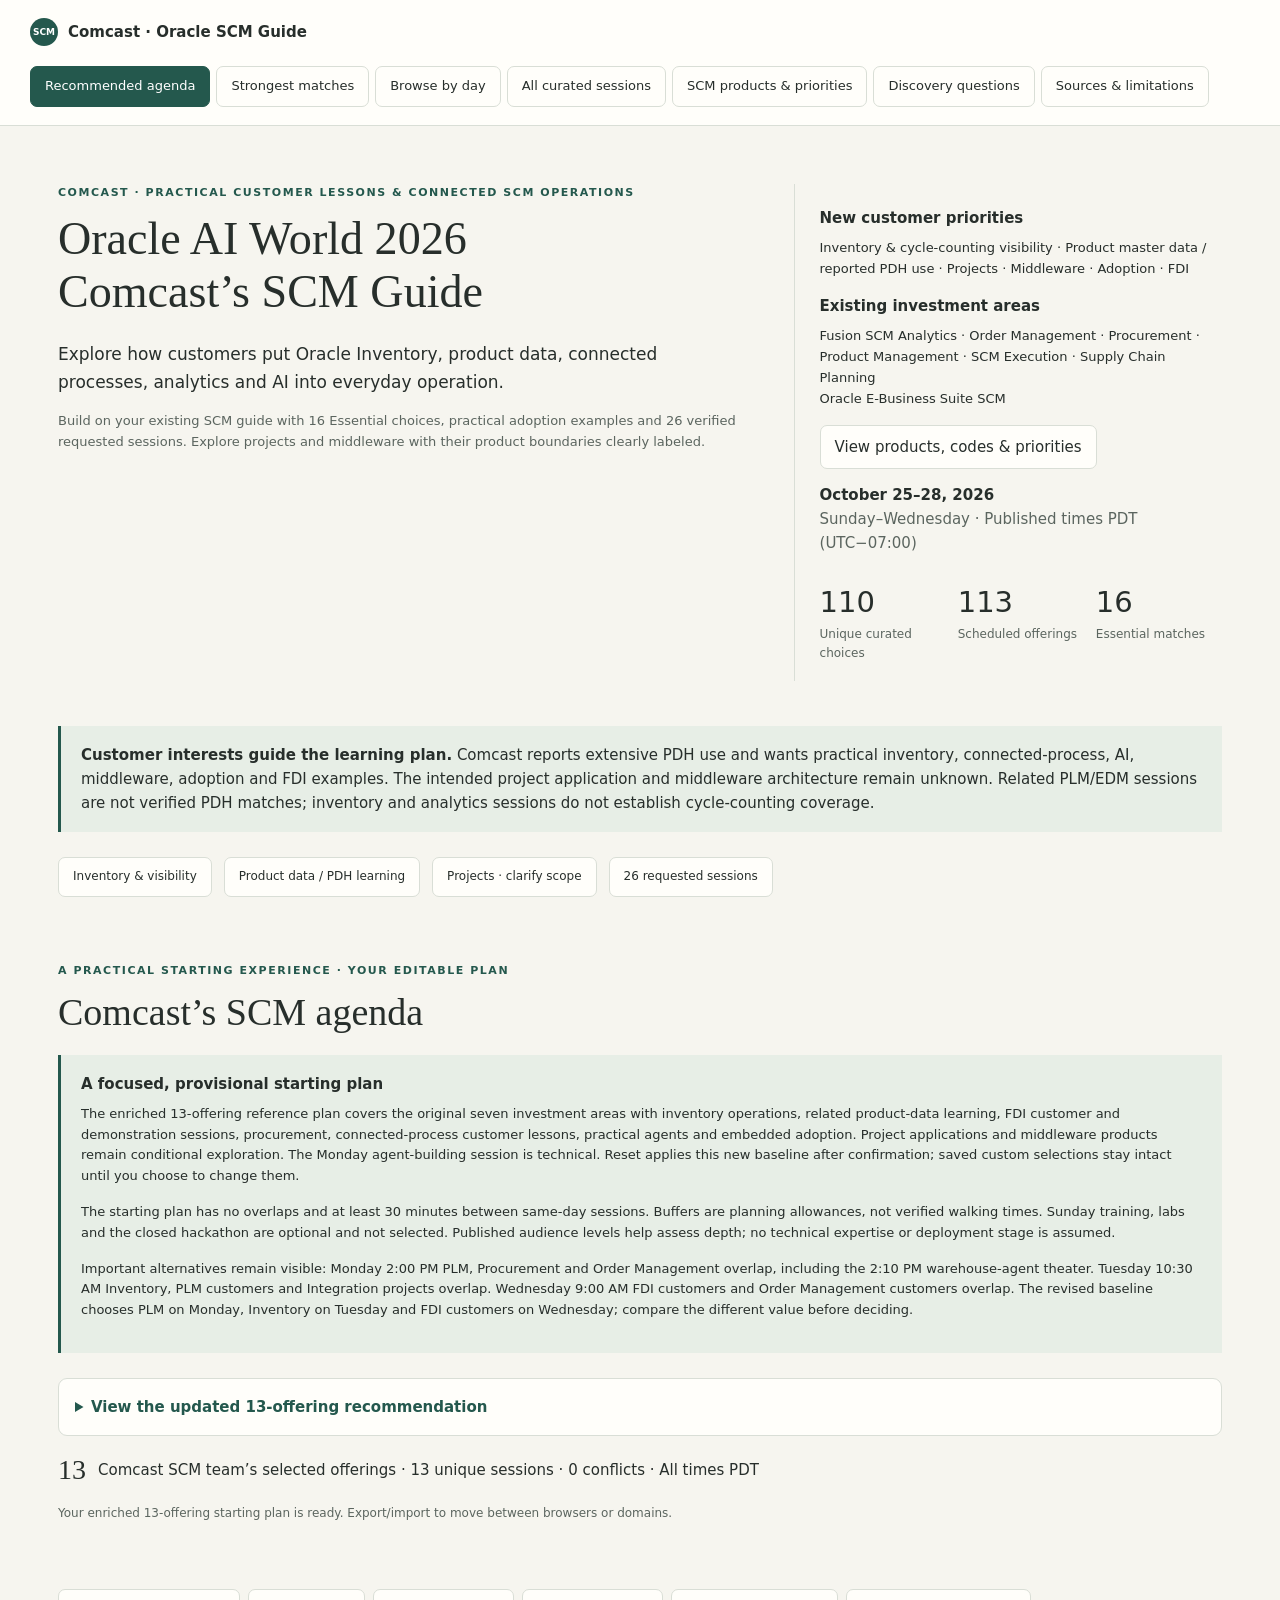
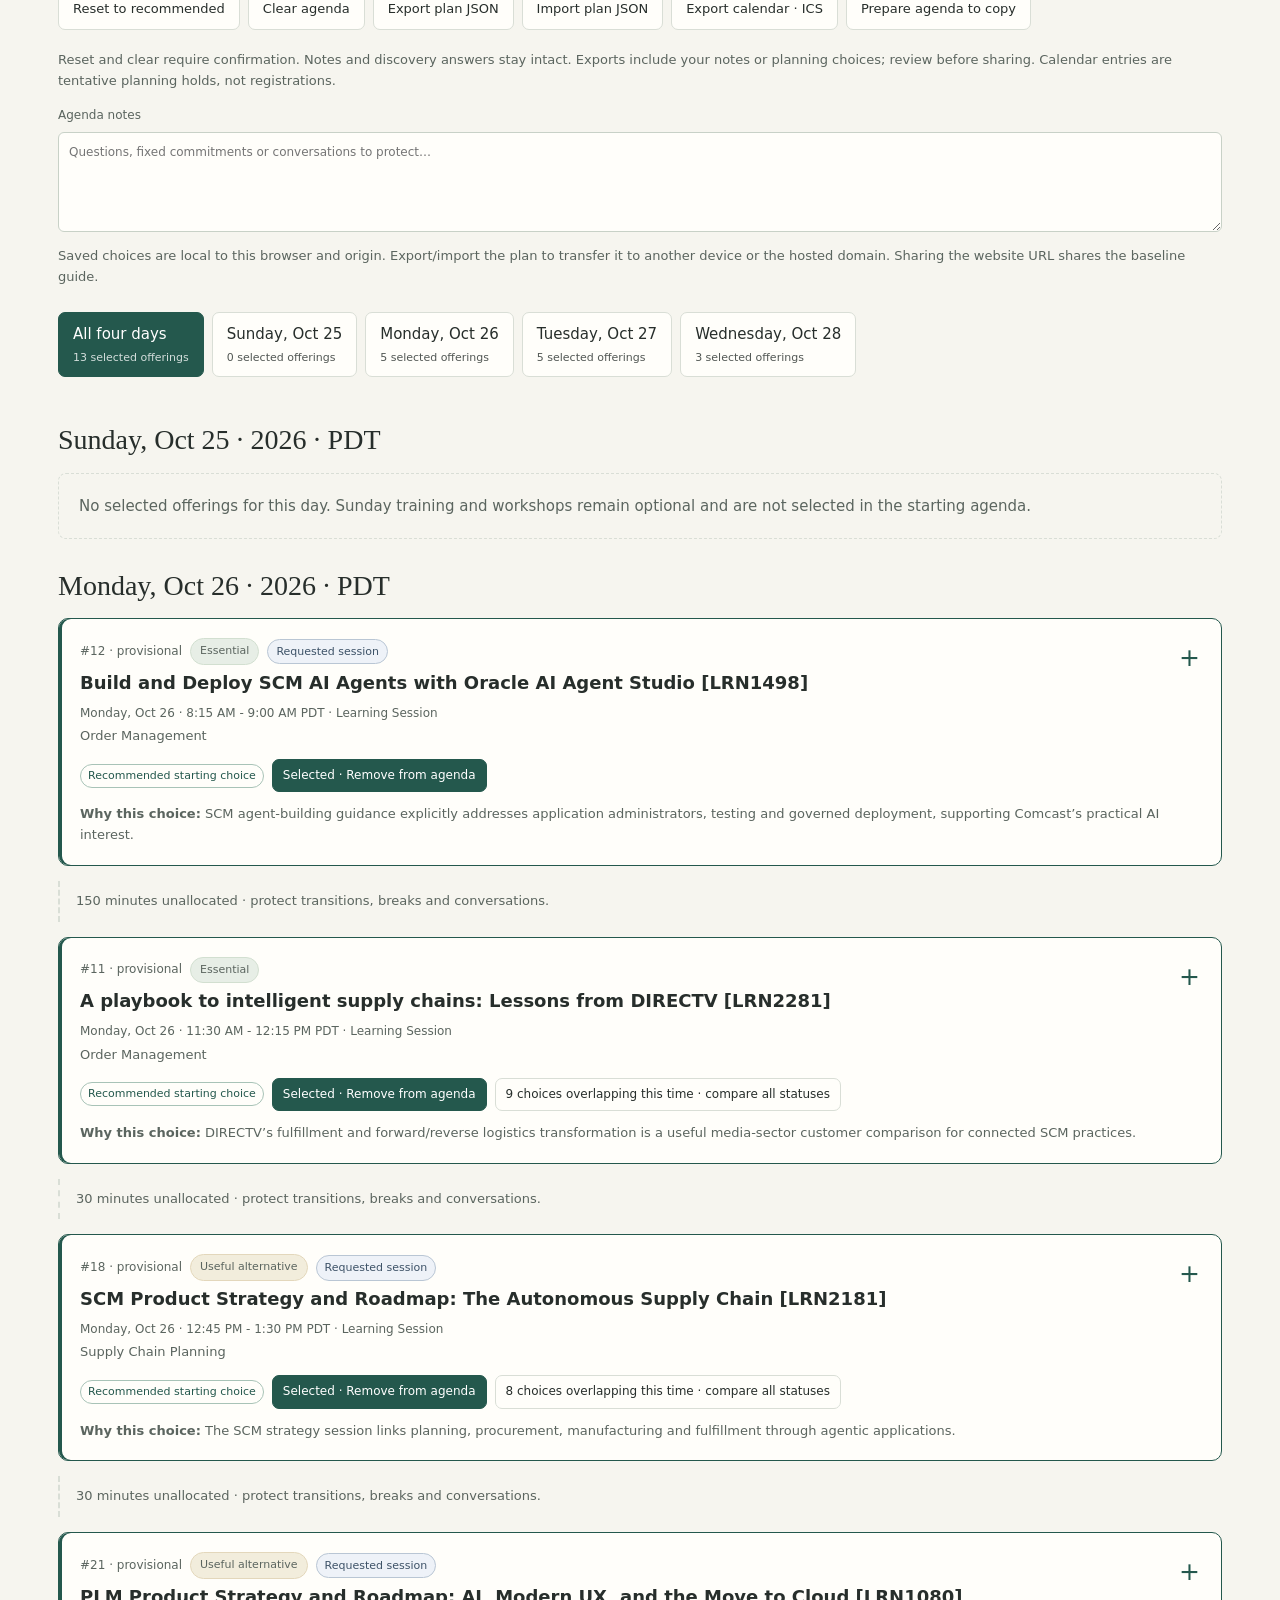
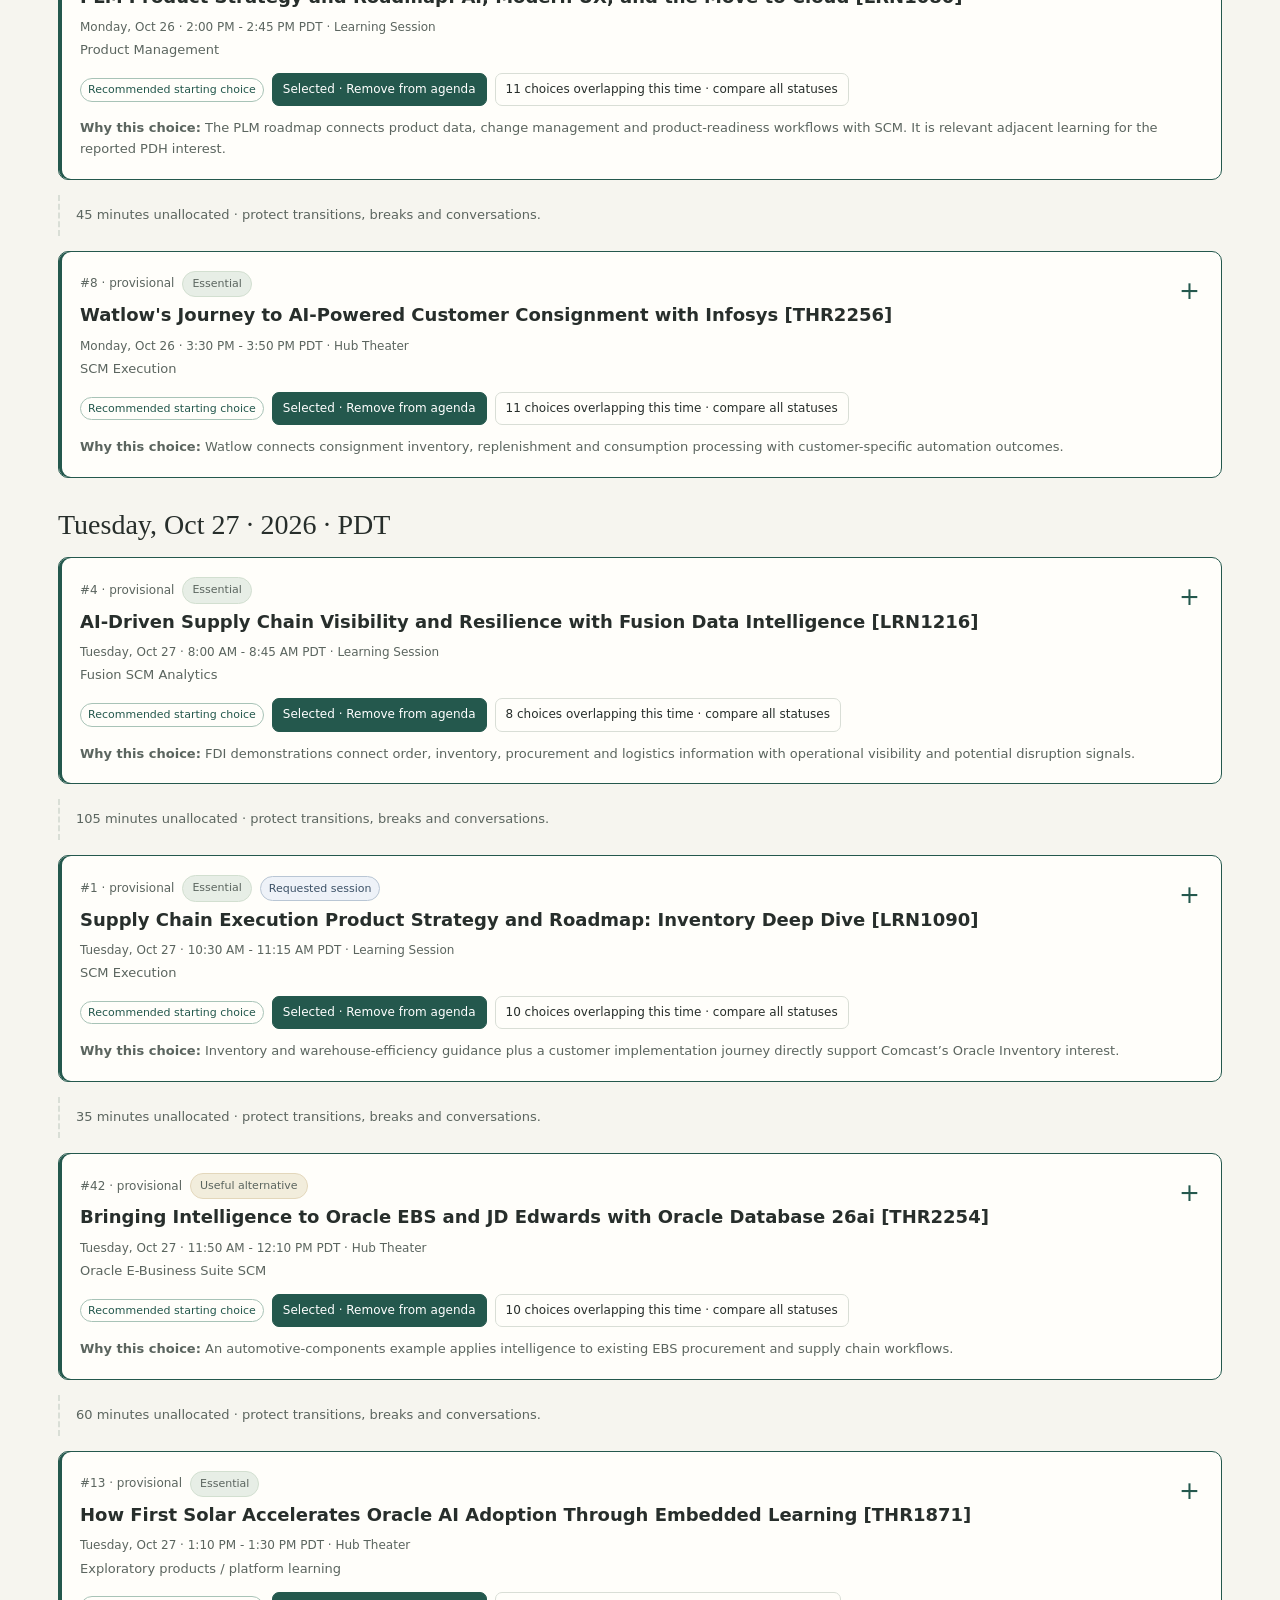
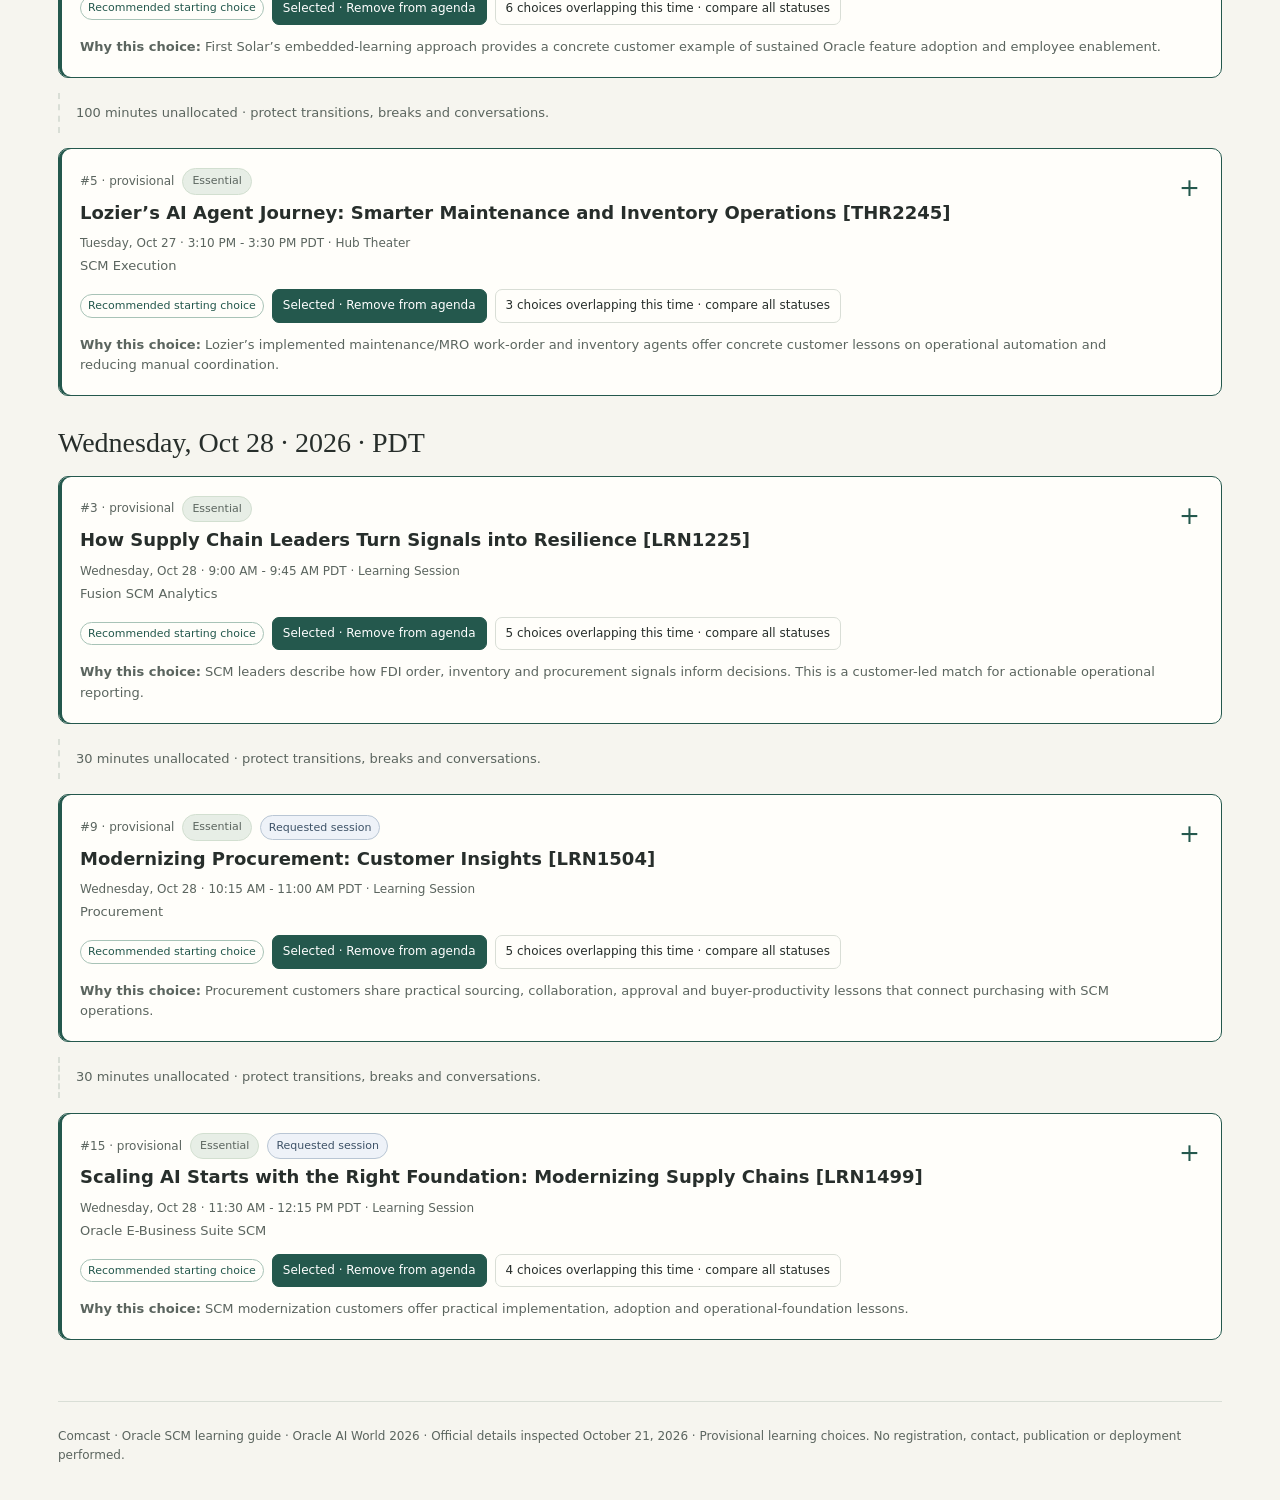
==== commit 4f256b98: "Add files via upload" ====
--- a/index.html
+++ b/index.html
@@ -1,20 +1,19 @@
-<!doctype html><html lang="en"><head><meta charset="utf-8"><meta name="viewport" content="width=device-width, initial-scale=1"><meta name="description" content="An investment-focused Oracle SCM learning and agenda guide for Oracle AI World 2026."><title>Oracle AI World 2026 | Your Supply Chain Management Guide</title><style>
+<!doctype html><html lang="en"><head><meta charset="utf-8"><meta name="viewport" content="width=device-width, initial-scale=1"><meta name="description" content="Comcast’s Oracle AI World 2026 SCM guide: inventory, product data, projects, integration, FDI and practical adoption."><title>Comcast SCM Guide | Oracle AI World 2026</title><style>
 :root{--paper:#fffefa;--bg:#f6f5ef;--ink:#272e2b;--muted:#5b655f;--line:#d9ded6;--accent:#24584d;--pale:#e7eee6;--gold:#866437}*{box-sizing:border-box}body{margin:0;background:var(--bg);color:var(--ink);font:15px/1.6 system-ui,-apple-system,"Segoe UI",sans-serif}button,input,select,textarea{font:inherit}button,a,input,select,textarea,summary{outline-offset:4px}button{cursor:pointer;background:var(--paper);border:1px solid var(--line);border-radius:7px;padding:9px 14px;color:var(--ink)}button:hover{border-color:var(--accent)}button[aria-pressed=true],button.active{color:white;background:var(--accent);border-color:var(--accent)}a{color:var(--accent);text-underline-offset:3px}h1,h2,h3{line-height:1.15}h1,h2{font-family:Georgia,serif;font-weight:400}h1{font-size:clamp(38px,5vw,64px);margin:12px 0 22px}h2{font-size:clamp(28px,3.5vw,38px);margin:12px 0 20px}h3{font-size:20px;margin:18px 0 12px}p{margin:8px 0 15px}.muted{color:var(--muted)}.small{font-size:13px}.eyebrow{text-transform:uppercase;letter-spacing:.14em;font-size:11px;font-weight:700;color:var(--accent)}.wrap{max-width:1220px;padding:0 28px;margin:auto}.brandbar{background:var(--paper);border-bottom:1px solid var(--line)}.brandinner{display:flex;justify-content:space-between;align-items:center;gap:20px;padding:18px 0;flex-wrap:wrap}.brand{font-weight:700;display:flex;align-items:center;gap:10px}.mark{display:inline-grid;place-items:center;border-radius:50%;background:var(--accent);color:white;width:28px;height:28px}nav{display:flex;gap:6px;flex-wrap:wrap}nav button{font-size:13px}.hero{display:grid;grid-template-columns:1.6fr 1fr;gap:50px;padding:58px 0 35px}.intro{font-size:17px;max-width:720px}.hero-aside{border-left:1px solid var(--line);padding:8px 0 8px 25px}.hero-aside strong{display:block}.facts{display:grid;grid-template-columns:repeat(3,1fr);gap:12px;margin:24px 0 10px}.facts b{display:block;font-size:29px;font-weight:500;color:var(--ink)}.facts span{font-size:12px;color:var(--muted)}.note{border-left:3px solid var(--accent);background:var(--pale);padding:17px 20px;margin:10px 0 25px}.panel{padding:20px 0 50px}.panel[hidden]{display:none!important}.start-grid{display:grid;grid-template-columns:repeat(2,1fr);gap:12px;margin:25px 0 40px}.starter{background:var(--paper);border:1px solid var(--line);border-radius:10px;padding:20px;text-align:left}.starter span{display:block}.starter .title{font:22px/1.25 Georgia,serif;margin:9px 0}.badge{display:inline-block;padding:4px 9px;background:var(--pale);border:1px solid #d2dfd0;border-radius:20px;font-size:11px;line-height:1.5}.badge.conditional{background:#f2eddc;border-color:#e3d7bb}.badge.adjacent{background:#efefea;border-color:#ddd}.toolbar{display:grid;grid-template-columns:2fr 1.4fr 1.4fr;gap:12px;padding:18px;background:var(--paper);border:1px solid var(--line);border-radius:10px}.toolbar.secondary{grid-template-columns:repeat(4,1fr);margin-top:10px}label{display:block;font-size:12px;color:var(--muted)}input,select,textarea{width:100%;border:1px solid #c8d1c7;border-radius:6px;padding:10px;background:var(--paper);color:var(--ink);margin-top:6px;min-width:0}.viewbar{display:flex;justify-content:space-between;gap:14px;align-items:center;margin:17px 0}.viewbar label{min-width:210px}.group-title{font:28px/1.2 Georgia,serif;margin:30px 0 16px}.session{background:var(--paper);border:1px solid var(--line);border-radius:10px;margin:11px 0;overflow:hidden}.session>summary{cursor:pointer;padding:19px 21px;list-style:none;display:flex;justify-content:space-between;gap:16px}.session>summary::-webkit-details-marker{display:none}.session>summary:after{content:'+';font-size:25px;color:var(--accent)}.session[open]>summary:after{content:'−'}.session .title{font-size:18px;line-height:1.35;display:block;font-weight:650;margin:6px 0 9px}.meta{display:flex;gap:8px;align-items:center;flex-wrap:wrap;color:var(--muted);font-size:12px}.session-body{border-top:1px solid var(--line);padding:22px}.judgments{display:grid;grid-template-columns:1fr 1fr;gap:24px;background:#f2f4ed;padding:18px;border-radius:8px;margin:15px 0}.judgments strong{font-size:13px;color:var(--accent)}.judgments p{font-size:14px;margin:8px 0 0}.tags{display:flex;gap:7px;flex-wrap:wrap;margin-bottom:15px}.tag{font-size:11px;border:1px solid var(--line);padding:3px 8px;border-radius:15px}.fields{display:grid;grid-template-columns:1fr 1fr;gap:15px 25px;margin:20px 0}.fields>div{border-bottom:1px solid var(--line);padding-bottom:11px}.fields dt{font-size:11px;color:var(--muted);text-transform:uppercase;letter-spacing:.05em}.fields dd{margin:6px 0 0;font-size:14px;overflow-wrap:anywhere}.fields .wide{grid-column:1/-1}.slots{width:100%;border-collapse:collapse;font-size:13px;margin:12px 0}.slots th,.slots td{text-align:left;border-bottom:1px solid var(--line);padding:9px 10px 9px 0;vertical-align:top}.actions{display:flex;gap:12px;flex-wrap:wrap;align-items:center}.actions button{font-size:12px}.full-desc{margin:17px 0 0}.full-desc summary{cursor:pointer;color:var(--accent);font-size:13px}.full-desc p{font-size:14px;margin-top:14px}.question{display:grid;grid-template-columns:45px 1fr;gap:15px;background:var(--paper);border:1px solid var(--line);border-radius:10px;margin:16px 0;padding:25px}.qnum{font:28px Georgia,serif;color:var(--accent)}.question h3{margin:8px 0 14px;font-size:19px}.question textarea{min-height:80px;font-size:14px}.sessionlinks{display:flex;gap:6px;flex-wrap:wrap;margin:12px 0}.sessionlinks button{font-size:12px;padding:5px 8px}.first-set{display:flex;gap:8px;flex-wrap:wrap;margin:18px 0}.path{background:var(--paper);padding:23px;border:1px solid var(--line);border-radius:10px;margin:15px 0}.path h3{margin-top:0;font:25px Georgia,serif}.coverage-grid{display:grid;grid-template-columns:repeat(4,1fr);gap:12px;margin:25px 0}.coverage-grid>div{background:var(--paper);border:1px solid var(--line);padding:20px;border-radius:9px}.coverage-grid b{display:block;font:32px Georgia,serif}.coverage-grid span{font-size:12px;color:var(--muted)}.table-wrap{overflow-x:auto}.guide-table{border-collapse:collapse;width:100%;background:var(--paper);font-size:14px}.guide-table th,.guide-table td{border:1px solid var(--line);padding:13px;text-align:left;vertical-align:top}.guide-table th{background:var(--pale)}.coverage-copy{max-width:1000px}.coverage-copy h3{margin-top:30px}.footer{border-top:1px solid var(--line);padding:25px 0 35px;color:var(--muted);font-size:12px}.empty{padding:35px;background:var(--paper);border:1px dashed var(--line);border-radius:9px}.dialog{max-width:940px;width:calc(100% - 30px);max-height:90vh;overflow:auto;border:1px solid var(--line);border-radius:12px;padding:25px;background:var(--paper);color:var(--ink)}dialog::backdrop{background:#152b24aa}.dialoghead{display:flex;justify-content:space-between;align-items:start;gap:20px}.dialoghead h2{font-size:28px;margin-top:0}.dialoghead button{flex-shrink:0}.status{font-size:12px;min-height:25px;color:var(--muted)}.need-list li{margin:9px 0}button[disabled]{cursor:default;opacity:.7}@media(max-width:850px){.hero{grid-template-columns:1fr;gap:24px;padding-top:35px}.hero-aside{border-left:2px solid var(--line);padding-left:20px}.toolbar{grid-template-columns:1fr 1fr}.toolbar>label:first-child{grid-column:1/-1}.toolbar.secondary{grid-template-columns:1fr 1fr}.coverage-grid{grid-template-columns:1fr 1fr}}@media(max-width:550px){.wrap{padding:0 17px}.brandinner{gap:14px}nav button{padding:8px;font-size:12px}.start-grid,.fields,.judgments{grid-template-columns:1fr}.toolbar,.toolbar.secondary{grid-template-columns:1fr}.toolbar>label:first-child{grid-column:auto}.viewbar{align-items:start;flex-direction:column}.viewbar label{width:100%}.question{grid-template-columns:1fr;padding:20px}.qnum{font-size:24px}.session>summary,.session-body{padding:17px}.slots th,.slots td{font-size:12px}.dialog{padding:18px}.dialoghead h2{font-size:23px}.coverage-grid>div{padding:14px}}@media(prefers-reduced-motion:reduce){*{scroll-behavior:auto!important}}
 .day-browser{scroll-margin-top:20px;margin-top:22px}.day-switch{display:flex;gap:8px;overflow-x:auto;padding:10px 0 16px;max-width:100%;scrollbar-width:thin}.day-switch button{flex:0 0 auto;text-align:left;min-width:135px}.day-switch small{display:block;font-size:11px;opacity:.8;margin-top:3px}.view-switch{display:flex;gap:7px;flex-wrap:wrap}.view-switch button{font-size:12px}.toolbar.secondary{grid-template-columns:repeat(3,1fr)}.time-heading{font:18px/1.3 Georgia,serif;color:var(--accent);margin:22px 0 9px;padding-left:15px;border-left:3px solid var(--accent)}@media(max-width:850px){.toolbar.secondary{grid-template-columns:1fr 1fr}}@media(max-width:550px){.toolbar.secondary{grid-template-columns:1fr}.day-switch button{min-width:125px}}
 @media(max-width:550px){.day-switch{display:grid;grid-template-columns:repeat(2,minmax(0,1fr));overflow:visible}.day-switch button{min-width:0;width:100%}.day-switch button:first-child{grid-column:1/-1}}</style><link rel="stylesheet" href="agenda.css"></head><body>
-<header class="brandbar"><div class="wrap brandinner"><div class="brand"><span class="mark" style="font-size:9px">SCM</span>Your Oracle SCM Guide</div><nav aria-label="Main navigation"><button data-panel="agenda" aria-pressed="true">Recommended agenda</button><button id="browseDays">Browse by day</button><button data-panel="shortlist" aria-pressed="false">All curated sessions</button><button data-panel="products" aria-pressed="false">SCM products &amp; priorities</button><button data-panel="questions" aria-pressed="false">AI &amp; innovation discovery</button><button data-panel="coverage" aria-pressed="false">Sources &amp; limitations</button></nav></div></header>
-<main class="wrap"><section class="hero"><div><div class="eyebrow">Built around the Oracle SCM products you own</div><h1 class="guide-title">Oracle AI World 2026<br>Your Supply Chain Management Guide</h1><p class="intro">Get more from your Oracle SCM investments. Explore practical AI, proven customer strategies, and the next opportunities in supply chain innovation.</p><p class="small muted">Start with a focused agenda and 14 Essential choices. Explore customer lessons, product demonstrations and useful alternatives through the products and outcomes that matter to your team.</p></div><aside class="hero-aside profile-facts"><strong>Your investment areas</strong><p class="small">Fusion SCM Analytics · Order Management · Procurement · Product Management · SCM Execution · Supply Chain Planning<br>Oracle E-Business Suite SCM</p><button data-panel="products">View products, codes &amp; priorities</button><strong>October 25–28, 2026</strong><span class="muted">Sunday–Wednesday · Published times PDT (UTC−07:00)</span><div class="facts"><span><b>99</b>Unique curated choices</span><span><b>102</b>Scheduled offerings</span><span><b>14</b>Essential matches</span></div></aside></section>
-<div class="note"><strong>Ownership is the starting point.</strong> Entitlements do not prove deployment, adoption, feature inclusion or a business problem. Recommendations connect catalog learning to the supplied SCM investment areas. Verify specific submodules, release, configuration and contractual rights before treating a capability as available to you.</div><div id="status" class="status" role="status" aria-live="polite"></div>
-<section id="agenda" class="panel"><div class="eyebrow">A practical starting experience · your editable plan</div><h2 id="agendaHeading">Your SCM agenda</h2><div class="note"><strong>A focused, provisional starting plan</strong><p class="small" id="baselineExplanation"></p><p class="small">The starting plan has no overlaps and at least 30 minutes between same-day sessions. Buffers are planning allowances, not verified walking times. Sunday training, labs and the closed hackathon are optional and not selected. Published audience levels help assess depth; no technical expertise or deployment stage is assumed.</p><p class="small">Tuesday 8:00 AM: the SCM analytics demonstration and planning-maturity session conflict. Wednesday 9:00 AM: Order Management and SCM analytics customer sessions conflict. The baseline chooses analytics on Tuesday and Order Management on Wednesday; compare both Essential alternatives to suit your priorities.</p></div><div id="agendaStats" class="agenda-stats"></div><p id="agendaSaveStatus" class="status" role="status"></p><p id="agendaNotice" class="status" role="status" aria-live="polite"></p><div class="agenda-tools"><button id="resetRecommended">Reset to recommended</button><button id="clearAgenda">Clear agenda</button><button id="exportAgendaPlan">Export plan JSON</button><button id="openPlanImport">Import plan JSON</button><button id="exportCalendar">Export calendar · ICS</button><button id="copyAgenda">Prepare agenda to copy</button><div id="agendaCopyWrap" class="answer-copy" hidden><label for="agendaCopyText">Copy your agenda text<textarea id="agendaCopyText" readonly rows="10"></textarea></label></div></div><p class="small muted">Reset and clear require confirmation. Notes and discovery answers stay intact. Exports include your notes or planning choices; review before sharing. Calendar entries are tentative planning holds, not registrations.</p><label for="agendaNotes"><span id="agendaNotesLabel">Agenda notes</span><textarea id="agendaNotes" placeholder="Questions, fixed commitments or conversations to protect…"></textarea></label><p class="small muted">Saved choices are local to this browser and origin. Export/import the plan to transfer it to another device or the hosted domain. Sharing the website URL shares the baseline guide.</p><div id="agendaConflicts"></div><div id="myAgendaDays" class="day-switch" role="group" aria-label="Selected agenda day"></div><div id="myAgendaList"></div></section>
-<section id="shortlist" class="panel" hidden><div class="eyebrow">Discover by investment area, value and depth</div><h2>All curated SCM sessions</h2><p class="muted">99 unique choices · 102 published offerings · 14 Essential · 25 Strongly Recommended · 35 Useful Alternatives · 25 Discovery. Broader choices have an explicit SCM connection and conditional scope. The repeated FDI workshop is one choice with both official IDs and times.</p><details><summary>14 Essential / strongest matches</summary><div id="topSet" class="start-grid"></div></details><div class="toolbar"><label>Search title, ID, speaker, scope or product<input id="search" type="search" placeholder="Try inventory, supplier, EBS or item data…"></label><label>SCM product / entitlement area<select id="theme"><option value="">All seven investment areas</option></select></label><label>Priority<select id="tier"><option value="">All four tiers</option></select></label></div>
-<div class="toolbar secondary discovery-filters"><label>Business outcome<select id="priority"><option value="">All outcomes</option></select></label><label>AI &amp; automation<select id="ai"><option value="">Any AI / non-AI emphasis</option></select></label><label>Session style · interpreted<select id="sessionType"><option value="">All session styles</option></select></label><label>Speaker mix · published affiliations<select id="speakerMix"><option value="">All speaker mixes</option></select></label><label>Content focus · interpreted<select id="focus"><option value="">All business / technical levels</option></select></label><label>Time · offering overlaps window<select id="timeWindow"><option value="">Any time</option><option value="morning">Morning · before noon</option><option value="afternoon">Afternoon · noon–5 PM</option><option value="evening">Evening · after 5 PM</option></select></label><label>Availability / evidence stage<select id="stage"><option value="">All evidence stages</option><option value="customer">Customer experience / case</option><option value="roadmap">Roadmap / preview</option><option value="exploration">Exploration / planned adoption</option><option value="seeded">Seeded / release-specific wording</option></select></label><label>Reset filters<button id="clearFilters" style="display:block;width:100%;margin-top:6px">Show all curated sessions</button></label></div>
-<p class="small muted">Combine filters. A product association is an advisory relevance mapping, not a licensing determination. Customer framing and published speaker affiliations do not guarantee who leads every discussion. Filters never remove saved selections. Expanded details always show all offerings of that choice.</p><div class="toolbar secondary"><input id="day" type="hidden" value=""><label>Published format<select id="format"><option value="">All formats</option></select></label><label>Published audience<select id="audience"><option value="">All audience levels</option></select></label></div><div class="actions" style="margin-top:12px"><button id="strongestMatches">Essential matches</button></div><section id="dayBrowser" class="day-browser" aria-label="Browse sessions by day"><div class="eyebrow">October 25–28, 2026 · All times PDT</div><div id="dayButtons" class="day-switch" role="group" aria-label="Event day"></div><div class="viewbar"><span id="results" class="small" aria-live="polite"></span><div class="view-switch" role="group" aria-label="Display order"><button data-view="time" aria-pressed="true">Chronological timeline</button><button data-view="theme" aria-pressed="false">By product area</button><button data-view="rank" aria-pressed="false">By relevance</button></div><input id="order" type="hidden" value="time"></div></section><div id="sessionList"></div><div class="note small">Planning is not registration. The hackathon is fully booked in the catalog and can only be added as an explicit planning placeholder. Sunday courses OUT1006 and OUT1009 are explicitly paid and overlap for the full day. Prices are not supplied; registration is through My Account. Confirm prerequisites. Recording availability is not confirmed.</div></section>
-<section id="products" class="panel" hidden><div class="eyebrow">Supplied ownership · deployment remains to be discovered</div><h2>SCM products &amp; priorities</h2><p class="muted">Six supplied SaaS investment areas and one EBS SCM area anchor the recommendations. Codes are reproduced from your brief; this website does not independently validate contracts or infer installed environments.</p><div id="productCards" class="product-grid"></div><h3>What value would make this worthwhile?</h3><p class="small muted">Choose an outcome to browse connected sessions. These are discovery prompts, not claims about current operational problems.</p><div id="outcomeButtons" class="first-set"></div><div class="note small"><strong>Scope to confirm.</strong> Examples using OTM, GTM, WMS, Advanced Inventory, Maintenance, PLM submodules, Field Service, AI Data Platform, OCI or partner tools do not establish those rights in the supplied product groups. A customer’s architecture is an example to evaluate, not a recommendation to buy or replicate it.</div></section>
-<section id="questions" class="panel" hidden><div class="eyebrow">From possibilities to a governed learning plan</div><h2>AI &amp; innovation discovery</h2><p class="muted">Explore embedded SCM use cases, customer outcomes and future direction separately. The catalog can describe a capability, but it cannot establish your exact subscription, deployment, prerequisites or feature enablement.</p><div id="innovationCards" class="guide-priorities"></div><div class="actions" style="margin:22px 0"><button data-ai-filter="Agentic AI">Browse agentic SCM opportunities</button><button data-ai-filter="Controls & adoption">Explore controls &amp; adoption</button><button data-ai-filter="Analytics & predictive decisions">Explore analytics &amp; decisions</button></div><h3>Refine the guide through discovery</h3><p class="small muted">Start with the five highlighted questions. Answers stay local and do not automatically rerank sessions or change the fixed starting agenda.</p><div id="firstQuestions" class="first-set"></div><p id="persistStatus" class="small muted">Answers save in this browser only.</p><button id="exportAnswers">Prepare answers to copy</button><div id="answerExportWrap" class="answer-copy" hidden><label for="answerExport">Copy these discovery answers<textarea id="answerExport" readonly rows="10"></textarea></label></div><div id="questionList"></div></section>
-<section id="coverage" class="panel" hidden><div class="eyebrow">Official catalog facts · transparent advisory judgments</div><h2>Sources &amp; limitations</h2><div class="coverage-grid"><div><b>717</b><span>Distinct listings rendered after complete available pagination</span></div><div><b>100</b><span>Official detail pages inspected directly</span></div><div><b>99 / 102</b><span>Unique choices / scheduled offerings</span></div><div><b>Oct 21</b><span>2026 terminal-browser verification</span></div></div><p>Research used only the already-open Oracle AI World session catalog in the terminal browser. All available Show more pagination was traversed, followed by a Supply Chain &amp; Manufacturing filter cross-check and direct inspection of every retained detail page. No external search, alternate-year catalog, API retrieval or replacement catalog was used.</p><p>The main catalog header displayed 719 sessions; complete pagination rendered 717 distinct listings and the filter dialog reported 717 results. The discrepancy is unresolved, so this guide does not claim inspection of two additional unseen records. All curated choices have inspected detail pages; none has a missing-detail notice. The exact catalog title “Codex + Oracle AI Database Hackathon at Oracle AI World 2026 [HAC1394]” establishes the year. Day filters publish October 25–28 with 2026 date values, and retained schedules publish PDT (UTC−07:00).</p><p>Titles, identifiers, speaker affiliations, formats, locations, dates and times are catalog facts. Short scope summaries, tiers, module mappings, business outcomes, content focus, recommendation reasons and evidence stages are advisory interpretations. All choices have a stated SCM connection; cross-enterprise or industry examples are conditional. No generic infrastructure, HCM-only or finance-only session was added to fill a quota.</p><p>The same FDI business-user workshop has separate official IDs HOL2769 and HOL2325. It is consolidated into one choice with two source links and offerings. BOO1584 and THR1577 each publish two offerings under one ID. Calendar exports preserve each selected offering and its official link.</p><p>Seeded, embedded or release-specific wording is reported only where the catalog supports it. It does not establish subscription inclusion, configuration, region, role access, general availability or deployment at your organization. Roadmaps, previews, targets and pilots remain distinct from customer use and achieved results. Meta’s example is exploration; CSG’s 80–90% compliance figure is a target; Watlow’s 60% efficiency figure is a published customer-specific result.</p><p>Product names and entitlement codes were supplied in the brief, not verified against contracts. Logistics products, PLM functions, Maintenance and other specific submodules may need separate scope checks. Optional services and partner products are flagged. No migration, purchase, application retirement, architecture or current problem is presumed.</p><p>Sunday courses OUT1006 and OUT1009 are explicitly paid, with registration through My Account; the catalog does not supply the amount. Other fees and prerequisites are Not provided where absent; that does not mean free or unrestricted. Published participation notes are preserved. The Fusion Agent Studio hackathon is fully booked and registration closed. Room seats are first-come, first-served except hackathons. A local selection or tentative calendar entry does not reserve a seat.</p><p>The static site uses no account or backend. Notes and selections are browser-local. They do not automatically transfer to GitHub Pages or another device. Export/import JSON to transfer them; review personal exports before sharing. Import validates this guide’s schema and offering identities. Links share the guide baseline, not private browser data. Check official pages again before attending because schedules may change.</p><a href="https://reg.rf.oracle.com/flow/oracle/oaiw26/catalog/page/catalog" target="_blank" rel="noopener">Open the official Oracle AI World catalog ↗</a></section>
-<footer class="footer">Your Oracle SCM investment guide · Oracle AI World 2026 · Official details inspected October 21, 2026 · Provisional learning choices. No registration, contact, publication or deployment performed.</footer></main>
+<header class="brandbar"><div class="wrap brandinner"><div class="brand"><span class="mark" style="font-size:9px">SCM</span>Comcast · Oracle SCM Guide</div><nav aria-label="Main navigation"><button data-panel="agenda" aria-pressed="true">Recommended agenda</button><button id="strongestNav">Strongest matches</button><button id="browseDays">Browse by day</button><button data-panel="shortlist" aria-pressed="false">All curated sessions</button><button data-panel="products" aria-pressed="false">SCM products &amp; priorities</button><button data-panel="questions" aria-pressed="false">Discovery questions</button><button data-panel="coverage" aria-pressed="false">Sources &amp; limitations</button></nav></div></header>
+<main class="wrap"><section class="hero"><div><div class="eyebrow">Comcast · Practical customer lessons &amp; connected SCM operations</div><h1 class="guide-title">Oracle AI World 2026<br>Comcast’s SCM Guide</h1><p class="intro">Explore how customers put Oracle Inventory, product data, connected processes, analytics and AI into everyday operation.</p><p class="small muted">Build on your existing SCM guide with 16 Essential choices, practical adoption examples and 26 verified requested sessions. Explore projects and middleware with their product boundaries clearly labeled.</p></div><aside class="hero-aside profile-facts"><strong>New customer priorities</strong><p class="small">Inventory &amp; cycle-counting visibility · Product master data / reported PDH use · Projects · Middleware · Adoption · FDI</p><strong>Existing investment areas</strong><p class="small">Fusion SCM Analytics · Order Management · Procurement · Product Management · SCM Execution · Supply Chain Planning<br>Oracle E-Business Suite SCM</p><button data-panel="products">View products, codes &amp; priorities</button><strong>October 25–28, 2026</strong><span class="muted">Sunday–Wednesday · Published times PDT (UTC−07:00)</span><div class="facts"><span><b>110</b>Unique curated choices</span><span><b>113</b>Scheduled offerings</span><span><b>16</b>Essential matches</span></div></aside></section>
+<div class="note"><strong>Customer interests guide the learning plan.</strong> Comcast reports extensive PDH use and wants practical inventory, connected-process, AI, middleware, adoption and FDI examples. The intended project application and middleware architecture remain unknown. Related PLM/EDM sessions are not verified PDH matches; inventory and analytics sessions do not establish cycle-counting coverage.</div><div class="actions priority-shortcuts"><button data-quick-topic="inventory">Inventory &amp; visibility</button><button data-quick-topic="pdh">Product data / PDH learning</button><button data-quick-topic="projects">Projects · clarify scope</button><button data-quick-topic="requested">26 requested sessions</button></div><div id="status" class="status" role="status" aria-live="polite"></div>
+<section id="agenda" class="panel"><div class="eyebrow">A practical starting experience · your editable plan</div><h2 id="agendaHeading">Your SCM agenda</h2><div class="note"><strong>A focused, provisional starting plan</strong><p class="small" id="baselineExplanation"></p><p class="small">The starting plan has no overlaps and at least 30 minutes between same-day sessions. Buffers are planning allowances, not verified walking times. Sunday training, labs and the closed hackathon are optional and not selected. Published audience levels help assess depth; no technical expertise or deployment stage is assumed.</p><p class="small">Important alternatives remain visible: Monday 2:00 PM PLM, Procurement and Order Management overlap, including the 2:10 PM warehouse-agent theater. Tuesday 10:30 AM Inventory, PLM customers and Integration projects overlap. Wednesday 9:00 AM FDI customers and Order Management customers overlap. The revised baseline chooses PLM on Monday, Inventory on Tuesday and FDI customers on Wednesday; compare the different value before deciding.</p></div><details class="recommendation-preview"><summary>View the updated 13-offering recommendation</summary><p class="small muted">A reference plan: viewing this does not replace your saved selections. Use Reset to recommended to apply it deliberately.</p><div id="recommendedPreview"></div></details><div id="agendaStats" class="agenda-stats"></div><p id="agendaSaveStatus" class="status" role="status"></p><p id="agendaNotice" class="status" role="status" aria-live="polite"></p><div class="agenda-tools"><button id="resetRecommended">Reset to recommended</button><button id="clearAgenda">Clear agenda</button><button id="exportAgendaPlan">Export plan JSON</button><button id="openPlanImport">Import plan JSON</button><button id="exportCalendar">Export calendar · ICS</button><button id="copyAgenda">Prepare agenda to copy</button><div id="agendaCopyWrap" class="answer-copy" hidden><label for="agendaCopyText">Copy your agenda text<textarea id="agendaCopyText" readonly rows="10"></textarea></label></div></div><p class="small muted">Reset and clear require confirmation. Notes and discovery answers stay intact. Exports include your notes or planning choices; review before sharing. Calendar entries are tentative planning holds, not registrations.</p><label for="agendaNotes"><span id="agendaNotesLabel">Agenda notes</span><textarea id="agendaNotes" placeholder="Questions, fixed commitments or conversations to protect…"></textarea></label><p class="small muted">Saved choices are local to this browser and origin. Export/import the plan to transfer it to another device or the hosted domain. Sharing the website URL shares the baseline guide.</p><div id="agendaConflicts"></div><div id="myAgendaDays" class="day-switch" role="group" aria-label="Selected agenda day"></div><div id="myAgendaList"></div></section>
+<section id="shortlist" class="panel" hidden><div class="eyebrow">Discover by investment area, value and depth</div><h2>All curated SCM sessions</h2><p class="muted">110 unique choices · 113 published offerings · 16 Essential · 62 Useful alternative · 32 Adjacent / requested. All 99 earlier choices are retained. Requested session is a separate label: a screenshot request does not automatically make a choice Essential.</p><details><summary>16 Essential / strongest matches</summary><div id="topSet" class="start-grid"></div></details><div class="toolbar"><label>Search title, ID, speaker, scope or product<input id="search" type="search" placeholder="Try inventory, product data, projects, FDI or adoption…"></label><label>SCM product / entitlement area<select id="theme"><option value="">All investment / exploratory areas</option></select></label><label>Priority<select id="tier"><option value="">All three tiers</option></select></label></div>
+<fieldset class="topic-filter"><legend>New topic filters · select one or more</legend><div id="topicFilters" class="topic-options"></div><label class="topic-mode">Combine selected tags<select id="topicMatch"><option value="any">Match any selected tag</option><option value="all">Match every selected tag</option></select></label><p class="small muted" id="topicStatus">Topic tags combine with day, relevance tier and the existing filters.</p></fieldset><div class="toolbar secondary discovery-filters"><label>Business outcome<select id="priority"><option value="">All outcomes</option></select></label><label>AI &amp; automation<select id="ai"><option value="">Any AI / non-AI emphasis</option></select></label><label>Session style · interpreted<select id="sessionType"><option value="">All session styles</option></select></label><label>Speaker mix · published affiliations<select id="speakerMix"><option value="">All speaker mixes</option></select></label><label>Content focus · interpreted<select id="focus"><option value="">All business / technical levels</option></select></label><label>Time · offering overlaps window<select id="timeWindow"><option value="">Any time</option><option value="morning">Morning · before noon</option><option value="afternoon">Afternoon · noon–5 PM</option><option value="evening">Evening · after 5 PM</option></select></label><label>Availability / evidence stage<select id="stage"><option value="">All evidence stages</option><option value="customer">Customer experience / case</option><option value="roadmap">Roadmap / preview</option><option value="exploration">Exploration / planned adoption</option><option value="seeded">Seeded / release-specific wording</option></select></label><label>Reset filters<button id="clearFilters" style="display:block;width:100%;margin-top:6px">Show all curated sessions</button></label></div>
+<p class="small muted">Combine filters. A tag identifies related learning, not verified capability or ownership. Product/data/platform limits appear in expanded details. Customer framing and published speaker affiliations do not guarantee who leads every discussion. Filters never remove saved selections. Expanded details always show all offerings of that choice.</p><div class="toolbar secondary"><input id="day" type="hidden" value=""><label>Published format<select id="format"><option value="">All formats</option></select></label><label>Published audience<select id="audience"><option value="">All audience levels</option></select></label></div><div class="actions" style="margin-top:12px"><button id="strongestMatches">Essential matches</button></div><section id="dayBrowser" class="day-browser" aria-label="Browse sessions by day"><div class="eyebrow">October 25–28, 2026 · All times PDT</div><div id="dayButtons" class="day-switch" role="group" aria-label="Event day"></div><div class="viewbar"><span id="results" class="small" aria-live="polite"></span><div class="view-switch" role="group" aria-label="Display order"><button data-view="time" aria-pressed="true">Chronological timeline</button><button data-view="theme" aria-pressed="false">By product area</button><button data-view="rank" aria-pressed="false">By relevance</button></div><input id="order" type="hidden" value="time"></div></section><div id="sessionList"></div><div class="note small">Planning is not registration. The hackathon is fully booked in the catalog and can only be added as an explicit planning placeholder. Sunday courses OUT1006 and OUT1009 are explicitly paid and overlap for the full day. Prices are not supplied; registration is through My Account. Confirm prerequisites. Recording availability is not confirmed.</div></section>
+<section id="products" class="panel" hidden><div class="eyebrow">Supplied ownership · deployment remains to be discovered</div><h2>SCM products &amp; priorities</h2><p class="muted">Six supplied SaaS investment areas and one EBS SCM area anchor the recommendations. Codes are reproduced from your brief; this website does not independently validate contracts or infer installed environments.</p><div id="productCards" class="product-grid"></div><div class="note small"><strong>Added exploration is separate from supplied product areas.</strong> Business Project Management, capital-construction projects, Oracle Integration and EDM are not assumed to be Comcast products. Oracle Integration development projects are distinct from the business “project module.” Product Hub / PDH is not established by PLM or EDM session wording. Use the new topic filters to explore these conditional matches.</div><h3>What value would make this worthwhile?</h3><p class="small muted">Choose an outcome to browse connected sessions. These are discovery prompts, not claims about current operational problems.</p><div id="outcomeButtons" class="first-set"></div><div class="note small"><strong>Scope to confirm.</strong> Examples using OTM, GTM, WMS, Advanced Inventory, Maintenance, PLM submodules, Field Service, AI Data Platform, OCI or partner tools do not establish those rights in the supplied product groups. A customer’s architecture is an example to evaluate, not a recommendation to buy or replicate it.</div></section>
+<section id="questions" class="panel" hidden><div class="eyebrow">From possibilities to a governed learning plan</div><h2>Discovery questions &amp; practical AI</h2><p class="muted">Explore inventory exceptions, product-data governance, projects, middleware, customer adoption and FDI with the original SCM priorities intact. The catalog can describe a capability, but it cannot establish your exact subscription, deployment, prerequisites or feature enablement.</p><div id="innovationCards" class="guide-priorities"></div><div class="actions" style="margin:22px 0"><button data-ai-filter="Agentic AI">Browse agentic SCM opportunities</button><button data-ai-filter="Controls & adoption">Explore controls &amp; adoption</button><button data-ai-filter="Analytics & predictive decisions">Explore analytics &amp; decisions</button></div><h3>Refine the guide through discovery</h3><p class="small muted">Start with the five highlighted questions. The original 12 answer slots are retained with related refinements; three focused questions were added. Review earlier answers against the updated wording. Answers remain local and do not automatically rerank sessions or replace the recommended agenda.</p><div id="firstQuestions" class="first-set"></div><p id="persistStatus" class="small muted">Answers save in this browser only.</p><button id="exportAnswers">Prepare answers to copy</button><div id="answerExportWrap" class="answer-copy" hidden><label for="answerExport">Copy these discovery answers<textarea id="answerExport" readonly rows="10"></textarea></label></div><div id="questionList"></div></section>
+<section id="coverage" class="panel" hidden><div class="eyebrow">Official catalog facts · explicit relevance limits</div><h2>Sources, requested-session checklist &amp; coverage</h2><div class="coverage-grid"><div><b>110 / 113</b><span>Unique choices / scheduled offerings</span></div><div><b>26 / 26</b><span>Requested sessions verified and included</span></div><div><b>11</b><span>New focused additions</span></div><div><b>Oct 21</b><span>2026 terminal-browser verification</span></div></div><p>The previous SCM research and all 99 existing choices were retained. This expansion live-rechecked every screenshot session and all 11 new additions through the already-open Oracle AI World terminal-browser catalog. No external search, snippets, direct API retrieval or broad catalog recollection was used. All 111 official IDs represented by 110 unique choices have inspected detail evidence. The original pagination covered 717 distinct listings; its earlier header of 719 was discrepant and no unseen records were claimed.</p><p>The catalog title “Codex + Oracle AI Database Hackathon at Oracle AI World 2026 [HAC1394]” was rechecked to confirm the year. Its day filters list Sunday October 25 through Wednesday October 28; retained detail pages publish PDT (UTC−07:00). Official titles, IDs, speakers, locations, formats and schedules are preserved. Tiers, mappings and short relevance/value explanations are advisory.</p><h3>Screenshot checklist · all 26 included</h3><p class="small">The supplied screenshot labels were shorthand and lacked full dates, AM/PM and timezone. The live schedule below is authoritative. Five rows differ in day or clock time. THR1577 also has a Wednesday offering. BOO1584 explicitly says Repeated Session: its Monday and Tuesday slots are separate offerings of one session, not a verified multipart course.</p><div class="table-wrap"><table class="guide-table requested-table"><thead><tr><th>Session · verified</th><th>Official schedule · 2026 · PDT</th><th>Screenshot shorthand</th><th>Verification / differences</th></tr></thead><tbody id="requestedAudit"></tbody></table></div><h3>Coverage boundaries and discovery gaps</h3><p>Exact searches for PDH, Product Hub and cycle counting returned No matching sessions. Product-management/PLM examples and EDM governance learning remain useful adjacent choices, but no direct PDH customer story or cycle-counting practice/reporting demonstration was verified. EDM manages enterprise structures; PLM covers product lifecycle; neither name automatically means PDH. Ask specialists about the exact Product Hub edition, stewardship, workflows and operational requirements.</p><p>Inventory sessions support accuracy, visibility, warehouse efficiency and customer process learning. They do not establish cycle counting, reconciliation procedures or cycle-count-specific BI unless explicitly stated. FDI is named where supported; broader analytics tags may involve Oracle Analytics, AI Data Platform or other products. FDI is distinct from OTBI. The intended business project application remains unknown: Fusion Cloud Project Management and capital-construction learning are conditional. Oracle Integration development projects are separately labeled, and Comcast’s middleware platform and topology are not assumed.</p><p>AI examples distinguish customer use and published results from demonstrations, exploration, previews and roadmaps. Lozier’s inventory/MRO agents and Lowe’s validation example are useful operating lessons; Meta is evaluating use cases. No particular agent is claimed to solve Comcast’s operational errors. Watlow’s published 60% result is case-specific; CSG’s 80–90% figure remains a target. Seeded or release-specific wording does not establish availability or contractual inclusion.</p><h3>Agenda and participation</h3><p>The revised 13-offering reference agenda covers the original seven investment areas, now emphasizing Inventory, product data, SCM analytics, connected-process customer lessons and contextual adoption. It has no overlaps and at least 30-minute same-day buffers; walking times are unverified. Strong conflicting options remain selectable, including short theater sessions partly inside breakouts. A new selection never silently removes another. Repeated offerings are grouped under one choice and selected by specific time slot. On-demand or unknown-time entries cannot enter the timed plan.</p><p>The earlier HOL2769 / HOL2325 workshop remains one choice with two official IDs and time slots. BOO1584 and THR1577 each have two offerings. Sunday OUT1006 and OUT1009 are explicitly paid; prices are Not provided and they overlap. The Fusion Agent Studio hackathon remains fully booked, with advance-registration/training requirements preserved. Other absent fields are Not provided. This does not mean free or unrestricted. Room seats are first-come, first-served except hackathons; local choices and calendar holds are not registration.</p><h3>Saving and transfer</h3><p>Existing customized selections, notes and answers remain in the original browser-local storage key. All 99 old session indices and 102 offering identities are retained. Reset deliberately applies the updated recommendation after confirmation while preserving notes and answers. There is no backend or cloud synchronization. Export/import plan JSON to move your data between devices or from localhost to GitHub Pages; it does not transfer automatically. Sharing the URL shares the reference guide, not private selections. Review personal exports before sharing. No publication or registration was performed.</p><a href="https://reg.rf.oracle.com/flow/oracle/oaiw26/catalog/page/catalog" target="_blank" rel="noopener">Open the official Oracle AI World catalog ↗</a></section><footer class="footer">Comcast · Oracle SCM learning guide · Oracle AI World 2026 · Official details inspected October 21, 2026 · Provisional learning choices. No registration, contact, publication or deployment performed.</footer></main>
 <dialog id="detailDialog" class="dialog" aria-labelledby="dialogTitle"><div class="dialoghead"><h2 id="dialogTitle"></h2><button id="closeDialog">Close session details</button></div><div id="dialogBody"></div></dialog>
 <dialog id="agendaCompareDialog" class="dialog" aria-labelledby="agendaCompareTitle"><div class="dialoghead"><h2 id="agendaCompareTitle">Compare choices</h2><button id="closeAgendaCompare">Close comparison</button></div><p id="agendaCompareIntro" class="small muted"></p><div id="agendaCompareList"></div></dialog>
 <dialog id="agendaActionDialog" class="dialog" aria-labelledby="agendaActionTitle"><h2 id="agendaActionTitle"></h2><div id="agendaActionCopy"></div><div class="actions" id="agendaActionButtons"></div></dialog>
 <dialog id="planTransferDialog" class="dialog" aria-labelledby="planTransferTitle"><div class="dialoghead"><h2 id="planTransferTitle">Import plan</h2><button id="closePlanImport">Cancel import</button></div><p id="planImportExplanation" class="small"></p><label for="planImportFile">Choose your SCM plan JSON<input id="planImportFile" type="file" accept=".json,application/json"></label><label for="planImportText">Or paste the complete plan JSON<textarea id="planImportText"></textarea></label><p id="planImportStatus" class="status" role="status"></p><button id="applyPlanImport">Import plan and notes</button></dialog>
-<script>const data={"person":"Your SCM team","company":"Your organization","event":"Oracle AI World 2026","reviewed":"2026-10-21","timezone":"PDT (UTC−07:00)","themes":["Fusion SCM Analytics","Order Management","Procurement","Product Management","SCM Execution","Supply Chain Planning","Oracle E-Business Suite SCM"],"tiers":["Essential","Strongly Recommended","Useful Alternative","Discovery"],"businessPriorities":["Visibility & better decisions","Order & fulfillment performance","Supplier & purchasing efficiency","Trusted product & master data","Inventory & service levels","Planning & resilience","Adoption & investment value","Integration & coexistence","Governed AI & automation","Manufacturing & asset performance"],"sessionTypes":["Best practices","Customer story","Hands-on lab","Peer discussion","Product demonstration","Strategy & roadmap","Technical deep dive","Training"],"speakerMixes":["Customer-framed · mixed published speakers","Oracle-only published speakers","Partner / mixed published speakers"],"aiFilters":["AI & automation","Agentic AI","Analytics & predictive decisions","Controls & adoption"],"focuses":["Business / functional","Mixed business & technical","Technical"],"entitlements":[{"key":"a","name":"Fusion SCM Analytics","codes":["0UVZ"],"family":"Fusion SCM — SaaS","priority":"Visibility, KPIs and decisions","note":"SCM Analytics ownership is supplied. FDI extensions, AI Data Platform and other analytics services are not thereby confirmed."},{"key":"o","name":"Order Management","codes":["1CB7"],"family":"Fusion SCM — SaaS","priority":"Order orchestration and fulfillment","note":"Use order-to-fulfillment examples to assess adoption and exceptions. Deployed flows, integrations and revenue products are unknown."},{"key":"p","name":"Procurement","codes":["1CB5"],"family":"Fusion SCM — SaaS","priority":"Supplier, sourcing and purchasing value","note":"Explore purchasing, supplier collaboration and sourcing. Exact submodules, AI enablement and transaction scope need confirmation."},{"key":"m","name":"Product Management","codes":["1CB9"],"family":"Fusion SCM — SaaS","priority":"Product information and lifecycle","note":"PLM, engineering change and product-readiness sessions map to this area. Specific PLM entitlements and deployed functions are not established."},{"key":"x","name":"SCM Execution","codes":["1CCA"],"family":"Fusion SCM — SaaS","priority":"Inventory, manufacturing and execution","note":"Inventory, manufacturing, maintenance and logistics are learning areas. Warehouse Management, Transportation Management, Global Trade Management and other submodule rights are unverified."},{"key":"s","name":"Supply Chain Planning","codes":["1CCB"],"family":"Fusion SCM — SaaS","priority":"Demand, supply and scenario planning","note":"Compare planning maturity, forecasting and scenario decisions without assuming the current planning deployment or process maturity."},{"key":"e","name":"Oracle E-Business Suite SCM","codes":["0NW9","0VKP"],"family":"E-Business Suite — on premises","priority":"Existing value, coexistence and modernization","note":"Two supplied entitlement codes identify the EBS SCM area, not two confirmed installations. Integration topology and any migration decision remain open."}],"top":[55,59,31,32,5,48,83,52,12,89,20,68,72,78],"sessions":[{"index":55,"id":"LRN1504","catalogIds":["LRN1504"],"title":"Modernizing Procurement: Customer Insights [LRN1504]","url":"https://reg.rf.oracle.com/flow/oracle/oaiw26/catalog/page/catalog/session/1783706509629001hQjT","officialLinks":[{"id":"LRN1504","title":"Modernizing Procurement: Customer Insights [LRN1504]","url":"https://reg.rf.oracle.com/flow/oracle/oaiw26/catalog/page/catalog/session/1783706509629001hQjT"}],"description":"Procurement customers compare sourcing, supplier collaboration, approvals and buyer productivity. Use practical implementation and adoption lessons to identify where your Procurement investment could deliver more value.","offerings":[{"date":"Wednesday, Oct 28","location":"Bellini 2106, Level 2","time":"10:15 AM - 11:00 AM PDT","dateISO":"2026-10-28","start":615,"end":660,"sourceId":"LRN1504","sourceTitle":"Modernizing Procurement: Customer Insights [LRN1504]","sourceUrl":"https://reg.rf.oracle.com/flow/oracle/oaiw26/catalog/page/catalog/session/1783706509629001hQjT","source":"Official catalog detail inspected in terminal browser, October 21, 2026"}],"primary":"Procurement","tier":"Essential","rank":1,"tags":["Procurement","AI & automation","Controls & adoption"],"why":"Procurement customers compare sourcing, supplier collaboration, approvals and buyer productivity.","value":"Use practical implementation and adoption lessons to identify where your Procurement investment could deliver more value.","discovery":"Raise this choice if supplier & purchasing efficiency is a priority and the published audience, format and time fit. Confirm the deployed modules and the level of detail you want.","next":"Use practical implementation and adoption lessons to identify where your Procurement investment could deliver more value.","kind":"Customer story · Best practices","sessionTypes":["Customer story","Best practices"],"speakerMix":"Customer-framed · mixed published speakers","focus":"Business / functional","capabilityStatus":"Customer experience described; outcomes and maturity are case-specific","audienceRelevance":"Mapped to supplied SCM investment areas; deployed scope and user role are unconfirmed.","priorities":["Supplier & purchasing efficiency"],"products":["Procurement"],"productKeys":["p"],"aiTags":["AI & automation","Controls & adoption"],"otherProducts":[],"licensing":"Product ownership is supplied by you. Exact submodules, feature availability, release, configuration, permissions and contractual inclusion are not verified by this catalog.","format":"Learning Session","audience":"Intermediate (1-5 yrs user of Oracle)","delivery":"In Person","industry":"Non-Industry Specific","speakers":["Karlay Tan, VP, Product Management, Oracle","Lucia Ligamari, Manager, Product Marketing, Oracle","Andrea Lupo, Global Sourcing & Procurement Manager, Lead, USAA","Mario Morales, Director, Source-To-Pay Product Leader, ROYAL CARIBBEAN GROUP","Carly Degen, Process Improvement Director, Berkshire Hathaway Energy"],"participation":"Not provided","fees":"Not provided in inspected catalog detail","prerequisites":"Not provided in inspected catalog detail","publishedNotes":"Not provided","closed":false,"paid":false,"detailVerified":true,"verified":"2026-10-21","previousSource":"Official session detail inspected in the already-open terminal-browser catalog","related":[]},{"index":59,"id":"LRN1507","catalogIds":["LRN1507"],"title":"Order Management Execution Innovation: Customer Insights [LRN1507]","url":"https://reg.rf.oracle.com/flow/oracle/oaiw26/catalog/page/catalog/session/1783706807354001NsUc","officialLinks":[{"id":"LRN1507","title":"Order Management Execution Innovation: Customer Insights [LRN1507]","url":"https://reg.rf.oracle.com/flow/oracle/oaiw26/catalog/page/catalog/session/1783706807354001NsUc"}],"description":"Order Management customers share orchestration, fulfillment execution and operational best practices. Compare implementation choices and service visibility with the order processes you actually operate.","offerings":[{"date":"Wednesday, Oct 28","location":"Bellini 2002, Level 2","time":"9:00 AM - 9:45 AM PDT","dateISO":"2026-10-28","start":540,"end":585,"sourceId":"LRN1507","sourceTitle":"Order Management Execution Innovation: Customer Insights [LRN1507]","sourceUrl":"https://reg.rf.oracle.com/flow/oracle/oaiw26/catalog/page/catalog/session/1783706807354001NsUc","source":"Official catalog detail inspected in terminal browser, October 21, 2026"}],"primary":"Order Management","tier":"Essential","rank":2,"tags":["Order Management"],"why":"Order Management customers share orchestration, fulfillment execution and operational best practices.","value":"Compare implementation choices and service visibility with the order processes you actually operate.","discovery":"Raise this choice if order & fulfillment performance is a priority and the published audience, format and time fit. Confirm the deployed modules and the level of detail you want.","next":"Compare implementation choices and service visibility with the order processes you actually operate.","kind":"Customer story · Best practices","sessionTypes":["Customer story","Best practices"],"speakerMix":"Customer-framed · mixed published speakers","focus":"Business / functional","capabilityStatus":"Customer experience described; outcomes and maturity are case-specific","audienceRelevance":"Mapped to supplied SCM investment areas; deployed scope and user role are unconfirmed.","priorities":["Order & fulfillment performance","Integration & coexistence"],"products":["Order Management"],"productKeys":["o"],"aiTags":[],"otherProducts":[],"licensing":"Product ownership is supplied by you. Exact submodules, feature availability, release, configuration, permissions and contractual inclusion are not verified by this catalog.","format":"Learning Session","audience":"Intermediate (1-5 yrs user of Oracle)","delivery":"In Person","industry":"Non-Industry Specific","speakers":["Lucia Ligamari, Manager, Product Marketing, Oracle","Alison Schofield, Product Management Director, Order Management, Oracle","Ahmad M. Jami, IT Director, Materials Group, Asia Pacific, Avery Dennison","Massimo Trambaioli, VP Global Digital Capabilities, Brooks Automation Inc"],"participation":"Not provided","fees":"Not provided in inspected catalog detail","prerequisites":"Not provided in inspected catalog detail","publishedNotes":"Not provided","closed":false,"paid":false,"detailVerified":true,"verified":"2026-10-21","previousSource":"Official session detail inspected in the already-open terminal-browser catalog","related":[]},{"index":31,"id":"LRN1505","catalogIds":["LRN1505"],"title":"Driving Product Innovation: Customer Insights [LRN1505]","url":"https://reg.rf.oracle.com/flow/oracle/oaiw26/catalog/page/catalog/session/1783706627624001H4Op","officialLinks":[{"id":"LRN1505","title":"Driving Product Innovation: Customer Insights [LRN1505]","url":"https://reg.rf.oracle.com/flow/oracle/oaiw26/catalog/page/catalog/session/1783706627624001H4Op"}],"description":"Customers explain product development, engineering change and connected product information. Translate PLM implementation and quality lessons into questions about your Product Management adoption and item-data priorities.","offerings":[{"date":"Tuesday, Oct 27","location":"Bellini 2002, Level 2","time":"10:30 AM - 11:15 AM PDT","dateISO":"2026-10-27","start":630,"end":675,"sourceId":"LRN1505","sourceTitle":"Driving Product Innovation: Customer Insights [LRN1505]","sourceUrl":"https://reg.rf.oracle.com/flow/oracle/oaiw26/catalog/page/catalog/session/1783706627624001H4Op","source":"Official catalog detail inspected in terminal browser, October 21, 2026"}],"primary":"Product Management","tier":"Essential","rank":3,"tags":["Product Management"],"why":"Customers explain product development, engineering change and connected product information.","value":"Translate PLM implementation and quality lessons into questions about your Product Management adoption and item-data priorities.","discovery":"Raise this choice if trusted product & master data is a priority and the published audience, format and time fit. Confirm the deployed modules and the level of detail you want.","next":"Translate PLM implementation and quality lessons into questions about your Product Management adoption and item-data priorities.","kind":"Customer story · Best practices","sessionTypes":["Customer story","Best practices"],"speakerMix":"Customer-framed · mixed published speakers","focus":"Business / functional","capabilityStatus":"Customer experience described; outcomes and maturity are case-specific","audienceRelevance":"Mapped to supplied SCM investment areas; deployed scope and user role are unconfirmed.","priorities":["Trusted product & master data","Integration & coexistence"],"products":["Product Management"],"productKeys":["m"],"aiTags":[],"otherProducts":["PLM submodules; exact scope unverified"],"licensing":"Product ownership is supplied by you. Exact submodules, feature availability, release, configuration, permissions and contractual inclusion are not verified by this catalog.","format":"Learning Session","audience":"Intermediate (1-5 yrs user of Oracle)","delivery":"In Person","industry":"Non-Industry Specific","speakers":["Milan Bhatia, GVP, Application Software Engineering, Oracle","Sean Sexton, Lead Consultant, Ventana Medical","Vishal Jood, Sr. Director, Digital Transformation, onsemi","Guinevere Swiencicki, Product Manager 2, PLM, Oracle","Rowen Voris, Product Operations Director, COAST"],"participation":"Not provided","fees":"Not provided in inspected catalog detail","prerequisites":"Not provided in inspected catalog detail","publishedNotes":"Not provided","closed":false,"paid":false,"detailVerified":true,"verified":"2026-10-21","previousSource":"Official session detail inspected in the already-open terminal-browser catalog","related":[]},{"index":32,"id":"LRN1503","catalogIds":["LRN1503"],"title":"Elevate Your Supply Chain Planning Maturity [LRN1503]","url":"https://reg.rf.oracle.com/flow/oracle/oaiw26/catalog/page/catalog/session/1783706043291001j64N","officialLinks":[{"id":"LRN1503","title":"Elevate Your Supply Chain Planning Maturity [LRN1503]","url":"https://reg.rf.oracle.com/flow/oracle/oaiw26/catalog/page/catalog/session/1783706043291001j64N"}],"description":"Motorola Solutions and live demonstrations connect planning maturity with feature adoption. Compare preparation, implementation management and AI-supported planning rather than assuming a maturity gap.","offerings":[{"date":"Tuesday, Oct 27","location":"Galileo 904, Level 1","time":"8:00 AM - 8:45 AM PDT","dateISO":"2026-10-27","start":480,"end":525,"sourceId":"LRN1503","sourceTitle":"Elevate Your Supply Chain Planning Maturity [LRN1503]","sourceUrl":"https://reg.rf.oracle.com/flow/oracle/oaiw26/catalog/page/catalog/session/1783706043291001j64N","source":"Official catalog detail inspected in terminal browser, October 21, 2026"}],"primary":"Supply Chain Planning","tier":"Essential","rank":4,"tags":["Supply Chain Planning","AI & automation"],"why":"Motorola Solutions and live demonstrations connect planning maturity with feature adoption.","value":"Compare preparation, implementation management and AI-supported planning rather than assuming a maturity gap.","discovery":"Raise this choice if planning & resilience is a priority and the published audience, format and time fit. Confirm the deployed modules and the level of detail you want.","next":"Compare preparation, implementation management and AI-supported planning rather than assuming a maturity gap.","kind":"Customer story · Best practices","sessionTypes":["Customer story","Best practices"],"speakerMix":"Customer-framed · mixed published speakers","focus":"Business / functional","capabilityStatus":"Customer experience described; outcomes and maturity are case-specific","audienceRelevance":"Mapped to supplied SCM investment areas; deployed scope and user role are unconfirmed.","priorities":["Planning & resilience"],"products":["Supply Chain Planning"],"productKeys":["s"],"aiTags":["AI & automation"],"otherProducts":[],"licensing":"Product ownership is supplied by you. Exact submodules, feature availability, release, configuration, permissions and contractual inclusion are not verified by this catalog.","format":"Learning Session","audience":"Intermediate (1-5 yrs user of Oracle)","delivery":"In Person","industry":"Non-Industry Specific","speakers":["Moshin Lee, Vice President, Supply Chain Planning Product Management, Oracle","Roger Goossens, GVP, Application Software Engineering, Oracle","Praveen Kumar Chapa, Director I, IT - Enterprise Transformation, Motorola Solutions Inc"],"participation":"Not provided","fees":"Not provided in inspected catalog detail","prerequisites":"Not provided in inspected catalog detail","publishedNotes":"Not provided","closed":false,"paid":false,"detailVerified":true,"verified":"2026-10-21","previousSource":"Official session detail inspected in the already-open terminal-browser catalog","related":[]},{"index":5,"id":"LRN1216","catalogIds":["LRN1216"],"title":"AI-Driven Supply Chain Visibility and Resilience with Fusion Data Intelligence [LRN1216]","url":"https://reg.rf.oracle.com/flow/oracle/oaiw26/catalog/page/catalog/session/1782245080223001M1nW","officialLinks":[{"id":"LRN1216","title":"AI-Driven Supply Chain Visibility and Resilience with Fusion Data Intelligence [LRN1216]","url":"https://reg.rf.oracle.com/flow/oracle/oaiw26/catalog/page/catalog/session/1782245080223001M1nW"}],"description":"Start with SCM-specific FDI visibility across order management, inventory, procurement and logistics. Compare bottleneck detection and service-risk insights with the decisions your analytics investment should support.","offerings":[{"date":"Tuesday, Oct 27","location":"Galileo 906, Level 1","time":"8:00 AM - 8:45 AM PDT","dateISO":"2026-10-27","start":480,"end":525,"sourceId":"LRN1216","sourceTitle":"AI-Driven Supply Chain Visibility and Resilience with Fusion Data Intelligence [LRN1216]","sourceUrl":"https://reg.rf.oracle.com/flow/oracle/oaiw26/catalog/page/catalog/session/1782245080223001M1nW","source":"Official catalog detail inspected in terminal browser, October 21, 2026"}],"primary":"Fusion SCM Analytics","tier":"Essential","rank":5,"tags":["Fusion SCM Analytics","Order Management","SCM Execution","Procurement","AI & automation","Agentic AI","Analytics & predictive decisions"],"why":"Start with SCM-specific FDI visibility across order management, inventory, procurement and logistics.","value":"Compare bottleneck detection and service-risk insights with the decisions your analytics investment should support.","discovery":"Raise this choice if visibility & better decisions is a priority and the published audience, format and time fit. Confirm the deployed modules and the level of detail you want.","next":"Compare bottleneck detection and service-risk insights with the decisions your analytics investment should support.","kind":"Product demonstration","sessionTypes":["Product demonstration"],"speakerMix":"Partner / mixed published speakers","focus":"Business / functional","capabilityStatus":"Product guidance / demonstration; availability not established","audienceRelevance":"Mapped to supplied SCM investment areas; deployed scope and user role are unconfirmed.","priorities":["Visibility & better decisions","Integration & coexistence"],"products":["Fusion SCM Analytics","Order Management","SCM Execution","Procurement"],"productKeys":["a","o","x","p"],"aiTags":["AI & automation","Agentic AI","Analytics & predictive decisions"],"otherProducts":[],"licensing":"Product ownership is supplied by you. Exact submodules, feature availability, release, configuration, permissions and contractual inclusion are not verified by this catalog.","format":"Learning Session","audience":"Intermediate (1-5 yrs user of Oracle)","delivery":"In Person","industry":"Manufacturing, Retail and Consumer Packaged Goods","speakers":["Anil Sebastian, Senior Director, Product Management, Oracle","Nithin Krishna Dindukurthy, Senior Software Engineer, Lyft Inc"],"participation":"Not provided","fees":"Not provided in inspected catalog detail","prerequisites":"Not provided in inspected catalog detail","publishedNotes":"Not provided","closed":false,"paid":false,"detailVerified":true,"verified":"2026-10-21","previousSource":"Official session detail inspected in the already-open terminal-browser catalog","related":[]},{"index":48,"id":"LRN1225","catalogIds":["LRN1225"],"title":"How Supply Chain Leaders Turn Signals into Resilience [LRN1225]","url":"https://reg.rf.oracle.com/flow/oracle/oaiw26/catalog/page/catalog/session/1782247071487001khny","officialLinks":[{"id":"LRN1225","title":"How Supply Chain Leaders Turn Signals into Resilience [LRN1225]","url":"https://reg.rf.oracle.com/flow/oracle/oaiw26/catalog/page/catalog/session/1782247071487001khny"}],"description":"Supply chain leaders who deployed FDI explain how they use order, inventory and procurement insights. Prioritize customer adoption lessons and decision value over assuming an analytics product demonstration proves ROI.","offerings":[{"date":"Wednesday, Oct 28","location":"Bellini 2104, Level 2","time":"9:00 AM - 9:45 AM PDT","dateISO":"2026-10-28","start":540,"end":585,"sourceId":"LRN1225","sourceTitle":"How Supply Chain Leaders Turn Signals into Resilience [LRN1225]","sourceUrl":"https://reg.rf.oracle.com/flow/oracle/oaiw26/catalog/page/catalog/session/1782247071487001khny","source":"Official catalog detail inspected in terminal browser, October 21, 2026"}],"primary":"Fusion SCM Analytics","tier":"Essential","rank":6,"tags":["Fusion SCM Analytics","Order Management","SCM Execution","Procurement","AI & automation","Analytics & predictive decisions"],"why":"Supply chain leaders who deployed FDI explain how they use order, inventory and procurement insights.","value":"Prioritize customer adoption lessons and decision value over assuming an analytics product demonstration proves ROI.","discovery":"Raise this choice if visibility & better decisions is a priority and the published audience, format and time fit. Confirm the deployed modules and the level of detail you want.","next":"Prioritize customer adoption lessons and decision value over assuming an analytics product demonstration proves ROI.","kind":"Customer story · Best practices","sessionTypes":["Customer story","Best practices"],"speakerMix":"Customer-framed · mixed published speakers","focus":"Business / functional","capabilityStatus":"Customer experience described; outcomes and maturity are case-specific","audienceRelevance":"Mapped to supplied SCM investment areas; deployed scope and user role are unconfirmed.","priorities":["Visibility & better decisions"],"products":["Fusion SCM Analytics","Order Management","SCM Execution","Procurement"],"productKeys":["a","o","x","p"],"aiTags":["AI & automation","Analytics & predictive decisions"],"otherProducts":[],"licensing":"Product ownership is supplied by you. Exact submodules, feature availability, release, configuration, permissions and contractual inclusion are not verified by this catalog.","format":"Learning Session","audience":"Intermediate (1-5 yrs user of Oracle)","delivery":"In Person","industry":"Manufacturing, Retail and Consumer Packaged Goods","speakers":["Quinn Thacker, Senior Manager, Data and Analytics, Badger Infrastructure Solutions","Krishna Sanga, Head of FDI Reporting, Analytics & AI, Herbalife","Anil Sebastian, Senior Director, Product Management, Oracle","Chandra Mouli Saraswathi, Oracle Cloud Source to Pay Delivery Lead, Milwaukee Tool","Nate Davis, Associate Vice President - AI & Data Solutions, Deloitte LLP"],"participation":"Not provided","fees":"Not provided in inspected catalog detail","prerequisites":"Not provided in inspected catalog detail","publishedNotes":"Not provided","closed":false,"paid":false,"detailVerified":true,"verified":"2026-10-21","previousSource":"Official session detail inspected in the already-open terminal-browser catalog","related":[]},{"index":83,"id":"THR1579","catalogIds":["THR1579"],"title":"The Wonderful Company: Modernizing Warehouse Operations with AI Agents [THR1579]","url":"https://reg.rf.oracle.com/flow/oracle/oaiw26/catalog/page/catalog/session/1783983853008001kAnJ","officialLinks":[{"id":"THR1579","title":"The Wonderful Company: Modernizing Warehouse Operations with AI Agents [THR1579]","url":"https://reg.rf.oracle.com/flow/oracle/oaiw26/catalog/page/catalog/session/1783983853008001kAnJ"}],"description":"The Wonderful Company demonstrates seeded warehouse agents for expiry, wave research and task management. Compare inventory/at-risk-order use cases; seeded wording does not confirm the warehouse product or feature is licensed for you.","offerings":[{"date":"Monday, Oct 26","location":"Theater 1, Oracle AI World Hub","time":"2:10 PM - 2:30 PM PDT","dateISO":"2026-10-26","start":850,"end":870,"sourceId":"THR1579","sourceTitle":"The Wonderful Company: Modernizing Warehouse Operations with AI Agents [THR1579]","sourceUrl":"https://reg.rf.oracle.com/flow/oracle/oaiw26/catalog/page/catalog/session/1783983853008001kAnJ","source":"Official catalog detail inspected in terminal browser, October 21, 2026"}],"primary":"SCM Execution","tier":"Essential","rank":7,"tags":["SCM Execution","Order Management","AI & automation","Agentic AI"],"why":"The Wonderful Company demonstrates seeded warehouse agents for expiry, wave research and task management.","value":"Compare inventory/at-risk-order use cases; seeded wording does not confirm the warehouse product or feature is licensed for you.","discovery":"Raise this choice if inventory & service levels is a priority and the published audience, format and time fit. Confirm the deployed modules and the level of detail you want.","next":"Compare inventory/at-risk-order use cases; seeded wording does not confirm the warehouse product or feature is licensed for you.","kind":"Customer story","sessionTypes":["Customer story"],"speakerMix":"Customer-framed · mixed published speakers","focus":"Business / functional","capabilityStatus":"Catalog explicitly describes seeded SCM agents; warehouse scope and entitlement unverified","audienceRelevance":"Mapped to supplied SCM investment areas; deployed scope and user role are unconfirmed.","priorities":["Inventory & service levels"],"products":["SCM Execution","Order Management"],"productKeys":["x","o"],"aiTags":["AI & automation","Agentic AI"],"otherProducts":["Warehouse Management functions; exact scope unverified"],"licensing":"Product ownership is supplied by you. Exact submodules, feature availability, release, configuration, permissions and contractual inclusion are not verified by this catalog.","format":"Hub Theater","audience":"General Audience","delivery":"In Person","industry":"Non-Industry Specific","speakers":["Dhruv Misra, Associate Director, The Wonderful Company"],"participation":"Not provided","fees":"Not provided in inspected catalog detail","prerequisites":"Not provided in inspected catalog detail","publishedNotes":"Not provided","closed":false,"paid":false,"detailVerified":true,"verified":"2026-10-21","previousSource":"Official session detail inspected in the already-open terminal-browser catalog","related":[]},{"index":52,"id":"THR2245","catalogIds":["THR2245"],"title":"Lozier’s AI Agent Journey: Smarter Maintenance and Inventory Operations [THR2245]","url":"https://reg.rf.oracle.com/flow/oracle/oaiw26/catalog/page/catalog/session/1785438459382001KA4G","officialLinks":[{"id":"THR2245","title":"Lozier’s AI Agent Journey: Smarter Maintenance and Inventory Operations [THR2245]","url":"https://reg.rf.oracle.com/flow/oracle/oaiw26/catalog/page/catalog/session/1785438459382001KA4G"}],"description":"Lozier implemented work-order and inventory-processing agents in its maintenance/MRO operation. Study manual-effort reduction and asset/item-data handling; this customer’s implementation does not establish which agents you already have.","offerings":[{"date":"Tuesday, Oct 27","location":"Theater 5, Oracle AI World Hub","time":"3:10 PM - 3:30 PM PDT","dateISO":"2026-10-27","start":910,"end":930,"sourceId":"THR2245","sourceTitle":"Lozier’s AI Agent Journey: Smarter Maintenance and Inventory Operations [THR2245]","sourceUrl":"https://reg.rf.oracle.com/flow/oracle/oaiw26/catalog/page/catalog/session/1785438459382001KA4G","source":"Official catalog detail inspected in terminal browser, October 21, 2026"}],"primary":"SCM Execution","tier":"Essential","rank":8,"tags":["SCM Execution","AI & automation","Agentic AI"],"why":"Lozier implemented work-order and inventory-processing agents in its maintenance/MRO operation.","value":"Study manual-effort reduction and asset/item-data handling; this customer’s implementation does not establish which agents you already have.","discovery":"Raise this choice if manufacturing & asset performance is a priority and the published audience, format and time fit. Confirm the deployed modules and the level of detail you want.","next":"Study manual-effort reduction and asset/item-data handling; this customer’s implementation does not establish which agents you already have.","kind":"Customer story · Best practices","sessionTypes":["Customer story","Best practices"],"speakerMix":"Customer-framed · mixed published speakers","focus":"Business / functional","capabilityStatus":"Customer experience described; outcomes and maturity are case-specific","audienceRelevance":"Mapped to supplied SCM investment areas; deployed scope and user role are unconfirmed.","priorities":["Manufacturing & asset performance"],"products":["SCM Execution"],"productKeys":["x"],"aiTags":["AI & automation","Agentic AI"],"otherProducts":[],"licensing":"Product ownership is supplied by you. Exact submodules, feature availability, release, configuration, permissions and contractual inclusion are not verified by this catalog.","format":"Hub Theater","audience":"General Audience","delivery":"In Person","industry":"Manufacturing, Engineering & Construction","speakers":["Angel Campbell, Director of Center of Excellence, Lozier","Divakar Pratapula, Cloud Solutions Director, NTT DATA, Inc."],"participation":"Not provided","fees":"Not provided in inspected catalog detail","prerequisites":"Not provided in inspected catalog detail","publishedNotes":"Not provided","closed":false,"paid":false,"detailVerified":true,"verified":"2026-10-21","previousSource":"Official session detail inspected in the already-open terminal-browser catalog","related":[]},{"index":12,"id":"LRN2281","catalogIds":["LRN2281"],"title":"A playbook to intelligent supply chains: Lessons from DIRECTV [LRN2281]","url":"https://reg.rf.oracle.com/flow/oracle/oaiw26/catalog/page/catalog/session/1785550392991001XS7F","officialLinks":[{"id":"LRN2281","title":"A playbook to intelligent supply chains: Lessons from DIRECTV [LRN2281]","url":"https://reg.rf.oracle.com/flow/oracle/oaiw26/catalog/page/catalog/session/1785550392991001XS7F"}],"description":"DIRECTV connects fulfillment and forward/reverse logistics with service and operational agility. Learn how a customer sequences a connected supply chain foundation; future AI readiness is distinct from completed AI outcomes.","offerings":[{"date":"Monday, Oct 26","location":"Veronese 2406, Level 2","time":"11:30 AM - 12:15 PM PDT","dateISO":"2026-10-26","start":690,"end":735,"sourceId":"LRN2281","sourceTitle":"A playbook to intelligent supply chains: Lessons from DIRECTV [LRN2281]","sourceUrl":"https://reg.rf.oracle.com/flow/oracle/oaiw26/catalog/page/catalog/session/1785550392991001XS7F","source":"Official catalog detail inspected in terminal browser, October 21, 2026"}],"primary":"Order Management","tier":"Essential","rank":9,"tags":["Order Management","SCM Execution","AI & automation"],"why":"DIRECTV connects fulfillment and forward/reverse logistics with service and operational agility.","value":"Learn how a customer sequences a connected supply chain foundation; future AI readiness is distinct from completed AI outcomes.","discovery":"Raise this choice if order & fulfillment performance is a priority and the published audience, format and time fit. Confirm the deployed modules and the level of detail you want.","next":"Learn how a customer sequences a connected supply chain foundation; future AI readiness is distinct from completed AI outcomes.","kind":"Customer story","sessionTypes":["Customer story"],"speakerMix":"Customer-framed · mixed published speakers","focus":"Business / functional","capabilityStatus":"Customer experience described; outcomes and maturity are case-specific","audienceRelevance":"Mapped to supplied SCM investment areas; deployed scope and user role are unconfirmed.","priorities":["Order & fulfillment performance","Integration & coexistence"],"products":["Order Management","SCM Execution"],"productKeys":["o","x"],"aiTags":["AI & automation"],"otherProducts":[],"licensing":"Product ownership is supplied by you. Exact submodules, feature availability, release, configuration, permissions and contractual inclusion are not verified by this catalog.","format":"Learning Session","audience":"General Audience","delivery":"In Person, In Person and On Demand","industry":"Communications, Media & Entertainment, Non-Industry Specific","speakers":["Luis Sanchez, Partner, North America Oracle Supply Chain, IBM CORPORATION","Nilah Staskus, Senior Vice President, Finance and Strategy, DIRECTV"],"participation":"Not provided","fees":"Not provided in inspected catalog detail","prerequisites":"Not provided in inspected catalog detail","publishedNotes":"Not provided","closed":false,"paid":false,"detailVerified":true,"verified":"2026-10-21","previousSource":"Official session detail inspected in the already-open terminal-browser catalog","related":[]},{"index":89,"id":"THR2256","catalogIds":["THR2256"],"title":"Watlow's Journey to AI-Powered Customer Consignment with Infosys [THR2256]","url":"https://reg.rf.oracle.com/flow/oracle/oaiw26/catalog/page/catalog/session/1785506936482001zDaP","officialLinks":[{"id":"THR2256","title":"Watlow's Journey to AI-Powered Customer Consignment with Infosys [THR2256]","url":"https://reg.rf.oracle.com/flow/oracle/oaiw26/catalog/page/catalog/session/1785506936482001zDaP"}],"description":"Watlow connects consignment inventory, replenishment and consumption processing with AI automation. The catalog reports a 60% process-efficiency improvement for this case; test relevance and measurement rather than forecasting the same result.","offerings":[{"date":"Monday, Oct 26","location":"Theater 4, Oracle AI World Hub","time":"3:30 PM - 3:50 PM PDT","dateISO":"2026-10-26","start":930,"end":950,"sourceId":"THR2256","sourceTitle":"Watlow's Journey to AI-Powered Customer Consignment with Infosys [THR2256]","sourceUrl":"https://reg.rf.oracle.com/flow/oracle/oaiw26/catalog/page/catalog/session/1785506936482001zDaP","source":"Official catalog detail inspected in terminal browser, October 21, 2026"}],"primary":"SCM Execution","tier":"Essential","rank":10,"tags":["SCM Execution","Supply Chain Planning","Order Management","AI & automation"],"why":"Watlow connects consignment inventory, replenishment and consumption processing with AI automation.","value":"The catalog reports a 60% process-efficiency improvement for this case; test relevance and measurement rather than forecasting the same result.","discovery":"Raise this choice if inventory & service levels is a priority and the published audience, format and time fit. Confirm the deployed modules and the level of detail you want.","next":"The catalog reports a 60% process-efficiency improvement for this case; test relevance and measurement rather than forecasting the same result.","kind":"Customer story","sessionTypes":["Customer story"],"speakerMix":"Customer-framed · mixed published speakers","focus":"Business / functional","capabilityStatus":"Customer case reports a 60% process-efficiency improvement; not a forecast for you","audienceRelevance":"Mapped to supplied SCM investment areas; deployed scope and user role are unconfirmed.","priorities":["Inventory & service levels"],"products":["SCM Execution","Supply Chain Planning","Order Management"],"productKeys":["x","s","o"],"aiTags":["AI & automation"],"otherProducts":[],"licensing":"Product ownership is supplied by you. Exact submodules, feature availability, release, configuration, permissions and contractual inclusion are not verified by this catalog.","format":"Hub Theater","audience":"Intermediate (1-5 yrs user of Oracle)","delivery":"In Person","industry":"Manufacturing","speakers":["Sridevi Srikanth, IT Director Business Applications and Transformation, Watlow Electric","Viswanadham Sighakolli, Industry Principal, Infosys Limited"],"participation":"Not provided","fees":"Not provided in inspected catalog detail","prerequisites":"Not provided in inspected catalog detail","publishedNotes":"Not provided","closed":false,"paid":false,"detailVerified":true,"verified":"2026-10-21","previousSource":"Official session detail inspected in the already-open terminal-browser catalog","related":[]},{"index":20,"id":"LRN1498","catalogIds":["LRN1498"],"title":"Build and Deploy SCM AI Agents with Oracle AI Agent Studio [LRN1498]","url":"https://reg.rf.oracle.com/flow/oracle/oaiw26/catalog/page/catalog/session/1783704459269001FCBt","officialLinks":[{"id":"LRN1498","title":"Build and Deploy SCM AI Agents with Oracle AI Agent Studio [LRN1498]","url":"https://reg.rf.oracle.com/flow/oracle/oaiw26/catalog/page/catalog/session/1783704459269001FCBt"}],"description":"SCM administrators can examine building and governing agents within Fusion application controls. Learn release-26C build, validation and deployment practices; technical depth, enablement and contractual rights need confirmation.","offerings":[{"date":"Monday, Oct 26","location":"Titian 2204, Level 2","time":"8:15 AM - 9:00 AM PDT","dateISO":"2026-10-26","start":495,"end":540,"sourceId":"LRN1498","sourceTitle":"Build and Deploy SCM AI Agents with Oracle AI Agent Studio [LRN1498]","sourceUrl":"https://reg.rf.oracle.com/flow/oracle/oaiw26/catalog/page/catalog/session/1783704459269001FCBt","source":"Official catalog detail inspected in terminal browser, October 21, 2026"}],"primary":"Order Management","tier":"Essential","rank":11,"tags":["Order Management","Procurement","Product Management","SCM Execution","Supply Chain Planning","AI & automation","Agentic AI","Controls & adoption"],"why":"SCM administrators can examine building and governing agents within Fusion application controls.","value":"Learn release-26C build, validation and deployment practices; technical depth, enablement and contractual rights need confirmation.","discovery":"Raise this choice if governed ai & automation is a priority and the published audience, format and time fit. Confirm the deployed modules and the level of detail you want.","next":"Learn release-26C build, validation and deployment practices; technical depth, enablement and contractual rights need confirmation.","kind":"Technical deep dive · Product demonstration","sessionTypes":["Technical deep dive","Product demonstration"],"speakerMix":"Oracle-only published speakers","focus":"Technical","capabilityStatus":"Release 26C capabilities described; deployment and inclusion unverified","audienceRelevance":"Mapped to supplied SCM investment areas; deployed scope and user role are unconfirmed.","priorities":["Governed AI & automation"],"products":["Order Management","Procurement","Product Management","SCM Execution","Supply Chain Planning"],"productKeys":["o","p","m","x","s"],"aiTags":["AI & automation","Agentic AI","Controls & adoption"],"otherProducts":[],"licensing":"Product ownership is supplied by you. Exact submodules, feature availability, release, configuration, permissions and contractual inclusion are not verified by this catalog.","format":"Learning Session","audience":"Intermediate (1-5 yrs user of Oracle)","delivery":"In Person","industry":"Non-Industry Specific","speakers":["Sunil Poonen, GVP, Application Software Engineering, Oracle","Sachin Patel, VP, Product Management, PLM, Oracle"],"participation":"Not provided","fees":"Not provided in inspected catalog detail","prerequisites":"Not provided in inspected catalog detail","publishedNotes":"Not provided","closed":false,"paid":false,"detailVerified":true,"verified":"2026-10-21","previousSource":"Official session detail inspected in the already-open terminal-browser catalog","related":[]},{"index":68,"id":"LRN1499","catalogIds":["LRN1499"],"title":"Scaling AI Starts with the Right Foundation: Modernizing Supply Chains [LRN1499]","url":"https://reg.rf.oracle.com/flow/oracle/oaiw26/catalog/page/catalog/session/1783704558165001hGAs","officialLinks":[{"id":"LRN1499","title":"Scaling AI Starts with the Right Foundation: Modernizing Supply Chains [LRN1499]","url":"https://reg.rf.oracle.com/flow/oracle/oaiw26/catalog/page/catalog/session/1783704558165001hGAs"}],"description":"SCM customers share modernization, change management and adoption lessons. Learn how they reduced implementation risk and prepared for embedded AI; no migration decision is inferred for you.","offerings":[{"date":"Wednesday, Oct 28","location":"Bellini 2106, Level 2","time":"11:30 AM - 12:15 PM PDT","dateISO":"2026-10-28","start":690,"end":735,"sourceId":"LRN1499","sourceTitle":"Scaling AI Starts with the Right Foundation: Modernizing Supply Chains [LRN1499]","sourceUrl":"https://reg.rf.oracle.com/flow/oracle/oaiw26/catalog/page/catalog/session/1783704558165001hGAs","source":"Official catalog detail inspected in terminal browser, October 21, 2026"}],"primary":"Oracle E-Business Suite SCM","tier":"Essential","rank":12,"tags":["Oracle E-Business Suite SCM","SCM Execution","Procurement","AI & automation","Agentic AI","Controls & adoption"],"why":"SCM customers share modernization, change management and adoption lessons.","value":"Learn how they reduced implementation risk and prepared for embedded AI; no migration decision is inferred for you.","discovery":"Raise this choice if adoption & investment value is a priority and the published audience, format and time fit. Confirm the deployed modules and the level of detail you want.","next":"Learn how they reduced implementation risk and prepared for embedded AI; no migration decision is inferred for you.","kind":"Customer story · Best practices","sessionTypes":["Customer story","Best practices"],"speakerMix":"Customer-framed · mixed published speakers","focus":"Business / functional","capabilityStatus":"Customer experience described; outcomes and maturity are case-specific","audienceRelevance":"Conditional EBS / Fusion planning; migration or integration status is unknown.","priorities":["Adoption & investment value"],"products":["Oracle E-Business Suite SCM","SCM Execution","Procurement"],"productKeys":["e","x","p"],"aiTags":["AI & automation","Agentic AI","Controls & adoption"],"otherProducts":[],"licensing":"Product ownership is supplied by you. Exact submodules, feature availability, release, configuration, permissions and contractual inclusion are not verified by this catalog.","format":"Learning Session","audience":"Intermediate (1-5 yrs user of Oracle)","delivery":"In Person","industry":"Non-Industry Specific","speakers":["Gerald Jackson, VP, Product Management, Oracle","Rob Dombkowski, IT Senior Director - Supply Chain/Manufacturing, Grupo Bimbo","Joseph Palomba, Sr VP Information Technology, Rheem"],"participation":"Not provided","fees":"Not provided in inspected catalog detail","prerequisites":"Not provided in inspected catalog detail","publishedNotes":"Not provided","closed":false,"paid":false,"detailVerified":true,"verified":"2026-10-21","previousSource":"Official session detail inspected in the already-open terminal-browser catalog","related":[]},{"index":72,"id":"LRN2181","catalogIds":["LRN2181"],"title":"SCM Product Strategy and Roadmap: The Autonomous Supply Chain [LRN2181]","url":"https://reg.rf.oracle.com/flow/oracle/oaiw26/catalog/page/catalog/session/1784842883809001hIa2","officialLinks":[{"id":"LRN2181","title":"SCM Product Strategy and Roadmap: The Autonomous Supply Chain [LRN2181]","url":"https://reg.rf.oracle.com/flow/oracle/oaiw26/catalog/page/catalog/session/1784842883809001hIa2"}],"description":"The SCM strategy session links planning, procurement, manufacturing and fulfillment through agentic applications. Use the cross-module view to decide what to explore next; roadmap and generally available capabilities must be separated.","offerings":[{"date":"Monday, Oct 26","location":"Venetian Ballroom HI, Level 2","time":"12:45 PM - 1:30 PM PDT","dateISO":"2026-10-26","start":765,"end":810,"sourceId":"LRN2181","sourceTitle":"SCM Product Strategy and Roadmap: The Autonomous Supply Chain [LRN2181]","sourceUrl":"https://reg.rf.oracle.com/flow/oracle/oaiw26/catalog/page/catalog/session/1784842883809001hIa2","source":"Official catalog detail inspected in terminal browser, October 21, 2026"}],"primary":"Supply Chain Planning","tier":"Essential","rank":13,"tags":["Supply Chain Planning","SCM Execution","Procurement","Order Management","AI & automation","Agentic AI"],"why":"The SCM strategy session links planning, procurement, manufacturing and fulfillment through agentic applications.","value":"Use the cross-module view to decide what to explore next; roadmap and generally available capabilities must be separated.","discovery":"Raise this choice if governed ai & automation is a priority and the published audience, format and time fit. Confirm the deployed modules and the level of detail you want.","next":"Use the cross-module view to decide what to explore next; roadmap and generally available capabilities must be separated.","kind":"Strategy & roadmap · Product demonstration","sessionTypes":["Strategy & roadmap","Product demonstration"],"speakerMix":"Partner / mixed published speakers","focus":"Mixed business & technical","capabilityStatus":"Current innovations mixed with roadmap / preview","audienceRelevance":"Mapped to supplied SCM investment areas; deployed scope and user role are unconfirmed.","priorities":["Governed AI & automation"],"products":["Supply Chain Planning","SCM Execution","Procurement","Order Management"],"productKeys":["s","x","p","o"],"aiTags":["AI & automation","Agentic AI"],"otherProducts":[],"licensing":"Product ownership is supplied by you. Exact submodules, feature availability, release, configuration, permissions and contractual inclusion are not verified by this catalog.","format":"Learning Session","audience":"Intermediate (1-5 yrs user of Oracle)","delivery":"In Person","industry":"Manufacturing, Utilities, Non-Industry Specific","speakers":["S.Y.Shenoy Yeltimar, Senior Vice President, Fusion SCM Applications and AI, Oracle","Hem Nerkar, SVP-Chief Information Officer, NetApp","Derek Gittoes, GVP, Outbound Product Management, Oracle"],"participation":"Not provided","fees":"Not provided in inspected catalog detail","prerequisites":"Not provided in inspected catalog detail","publishedNotes":"Not provided","closed":false,"paid":false,"detailVerified":true,"verified":"2026-10-21","previousSource":"Official session detail inspected in the already-open terminal-browser catalog","related":[]},{"index":78,"id":"LRN2513","catalogIds":["LRN2513"],"title":"Supply Chains That Think: AI, Data and Autonomous Operations [LRN2513]","url":"https://reg.rf.oracle.com/flow/oracle/oaiw26/catalog/page/catalog/session/1786748348470001pv1z","officialLinks":[{"id":"LRN2513","title":"Supply Chains That Think: AI, Data and Autonomous Operations [LRN2513]","url":"https://reg.rf.oracle.com/flow/oracle/oaiw26/catalog/page/catalog/session/1786748348470001pv1z"}],"description":"Motorola, Milwaukee Tool and AG1 connect planning, logistics and trusted product data. Compare customer approaches across several owned SCM areas; logistics product rights and individual outcomes remain context-specific.","offerings":[{"date":"Tuesday, Oct 27","location":"Veronese 2405, Level 2","time":"1:00 PM - 1:45 PM PDT","dateISO":"2026-10-27","start":780,"end":825,"sourceId":"LRN2513","sourceTitle":"Supply Chains That Think: AI, Data and Autonomous Operations [LRN2513]","sourceUrl":"https://reg.rf.oracle.com/flow/oracle/oaiw26/catalog/page/catalog/session/1786748348470001pv1z","source":"Official catalog detail inspected in terminal browser, October 21, 2026"}],"primary":"Supply Chain Planning","tier":"Essential","rank":14,"tags":["Supply Chain Planning","Product Management","SCM Execution","AI & automation"],"why":"Motorola, Milwaukee Tool and AG1 connect planning, logistics and trusted product data.","value":"Compare customer approaches across several owned SCM areas; logistics product rights and individual outcomes remain context-specific.","discovery":"Raise this choice if visibility & better decisions is a priority and the published audience, format and time fit. Confirm the deployed modules and the level of detail you want.","next":"Compare customer approaches across several owned SCM areas; logistics product rights and individual outcomes remain context-specific.","kind":"Customer story","sessionTypes":["Customer story"],"speakerMix":"Customer-framed · mixed published speakers","focus":"Business / functional","capabilityStatus":"Customer experience described; outcomes and maturity are case-specific","audienceRelevance":"Mapped to supplied SCM investment areas; deployed scope and user role are unconfirmed.","priorities":["Visibility & better decisions","Integration & coexistence"],"products":["Supply Chain Planning","Product Management","SCM Execution"],"productKeys":["s","m","x"],"aiTags":["AI & automation"],"otherProducts":[],"licensing":"Product ownership is supplied by you. Exact submodules, feature availability, release, configuration, permissions and contractual inclusion are not verified by this catalog.","format":"Learning Session","audience":"Beginner (New user of Oracle)","delivery":"In Person, In Person and On Demand","industry":"Manufacturing, Retail and Consumer Packaged Goods","speakers":["Hemant Salvi, Solution Delivery Lead Analyst - II, Milwaukee Tool","Ankur Bhatia, Associate Director, Accenture LLP","Angel Hurtado, Sr. Manager, Quality Systems, AG1","Ramkumar Sethuramalingam, Senior Manager IT, Supply Chain Transformation, Motorola Solutions"],"participation":"Not provided","fees":"Not provided in inspected catalog detail","prerequisites":"Not provided in inspected catalog detail","publishedNotes":"Not provided","closed":false,"paid":false,"detailVerified":true,"verified":"2026-10-21","previousSource":"Official session detail inspected in the already-open terminal-browser catalog","related":[]},{"index":65,"id":"LRN1079","catalogIds":["LRN1079"],"title":"Procurement Product Strategy and Roadmap: AI and Autonomous Workflows [LRN1079]","url":"https://reg.rf.oracle.com/flow/oracle/oaiw26/catalog/page/catalog/session/1781557932718001oIfP","officialLinks":[{"id":"LRN1079","title":"Procurement Product Strategy and Roadmap: AI and Autonomous Workflows [LRN1079]","url":"https://reg.rf.oracle.com/flow/oracle/oaiw26/catalog/page/catalog/session/1781557932718001oIfP"}],"description":"The Procurement roadmap spans sourcing, supplier collaboration, approvals, AI and Redwood. Build a shortlist of candidate features to verify against the release, configuration and scope you actually have.","offerings":[{"date":"Monday, Oct 26","location":"Galileo 904, Level 1","time":"2:00 PM - 2:45 PM PDT","dateISO":"2026-10-26","start":840,"end":885,"sourceId":"LRN1079","sourceTitle":"Procurement Product Strategy and Roadmap: AI and Autonomous Workflows [LRN1079]","sourceUrl":"https://reg.rf.oracle.com/flow/oracle/oaiw26/catalog/page/catalog/session/1781557932718001oIfP","source":"Official catalog detail inspected in terminal browser, October 21, 2026"}],"primary":"Procurement","tier":"Strongly Recommended","rank":15,"tags":["Procurement","AI & automation","Agentic AI","Controls & adoption"],"why":"The Procurement roadmap spans sourcing, supplier collaboration, approvals, AI and Redwood.","value":"Build a shortlist of candidate features to verify against the release, configuration and scope you actually have.","discovery":"Raise this choice if supplier & purchasing efficiency is a priority and the published audience, format and time fit. Confirm the deployed modules and the level of detail you want.","next":"Build a shortlist of candidate features to verify against the release, configuration and scope you actually have.","kind":"Strategy & roadmap · Product demonstration","sessionTypes":["Strategy & roadmap","Product demonstration"],"speakerMix":"Oracle-only published speakers","focus":"Mixed business & technical","capabilityStatus":"Current innovations mixed with roadmap / preview","audienceRelevance":"Mapped to supplied SCM investment areas; deployed scope and user role are unconfirmed.","priorities":["Supplier & purchasing efficiency"],"products":["Procurement"],"productKeys":["p"],"aiTags":["AI & automation","Agentic AI","Controls & adoption"],"otherProducts":[],"licensing":"Product ownership is supplied by you. Exact submodules, feature availability, release, configuration, permissions and contractual inclusion are not verified by this catalog.","format":"Learning Session","audience":"Intermediate (1-5 yrs user of Oracle)","delivery":"In Person","industry":"Non-Industry Specific","speakers":["S.Y.Shenoy Yeltimar, Senior Vice President, Fusion SCM Applications and AI, Oracle","Karlay Tan, VP, Product Management, Oracle","Tom Anthony, VP, Product Management, Procurement, Oracle"],"participation":"Not provided","fees":"Not provided in inspected catalog detail","prerequisites":"Not provided in inspected catalog detail","publishedNotes":"Not provided","closed":false,"paid":false,"detailVerified":true,"verified":"2026-10-21","previousSource":"Official session detail inspected in the already-open terminal-browser catalog","related":[]},{"index":60,"id":"LRN1083","catalogIds":["LRN1083"],"title":"Order Management Strategy and Roadmap: Transforming Revenue Operations with AI [LRN1083]","url":"https://reg.rf.oracle.com/flow/oracle/oaiw26/catalog/page/catalog/session/1781558334796001LDgy","officialLinks":[{"id":"LRN1083","title":"Order Management Strategy and Roadmap: Transforming Revenue Operations with AI [LRN1083]","url":"https://reg.rf.oracle.com/flow/oracle/oaiw26/catalog/page/catalog/session/1781558334796001LDgy"}],"description":"Order Management product demonstrations connect recent AI and Redwood changes with upcoming investments. Separate demonstrated functionality from roadmap commitments and confirm release and setup prerequisites.","offerings":[{"date":"Monday, Oct 26","location":"Galileo 902, Level 1","time":"2:00 PM - 2:45 PM PDT","dateISO":"2026-10-26","start":840,"end":885,"sourceId":"LRN1083","sourceTitle":"Order Management Strategy and Roadmap: Transforming Revenue Operations with AI [LRN1083]","sourceUrl":"https://reg.rf.oracle.com/flow/oracle/oaiw26/catalog/page/catalog/session/1781558334796001LDgy","source":"Official catalog detail inspected in terminal browser, October 21, 2026"}],"primary":"Order Management","tier":"Strongly Recommended","rank":16,"tags":["Order Management","AI & automation","Agentic AI"],"why":"Order Management product demonstrations connect recent AI and Redwood changes with upcoming investments.","value":"Separate demonstrated functionality from roadmap commitments and confirm release and setup prerequisites.","discovery":"Raise this choice if order & fulfillment performance is a priority and the published audience, format and time fit. Confirm the deployed modules and the level of detail you want.","next":"Separate demonstrated functionality from roadmap commitments and confirm release and setup prerequisites.","kind":"Strategy & roadmap · Product demonstration","sessionTypes":["Strategy & roadmap","Product demonstration"],"speakerMix":"Oracle-only published speakers","focus":"Mixed business & technical","capabilityStatus":"Current innovations mixed with roadmap / preview","audienceRelevance":"Mapped to supplied SCM investment areas; deployed scope and user role are unconfirmed.","priorities":["Order & fulfillment performance","Integration & coexistence"],"products":["Order Management"],"productKeys":["o"],"aiTags":["AI & automation","Agentic AI"],"otherProducts":[],"licensing":"Product ownership is supplied by you. Exact submodules, feature availability, release, configuration, permissions and contractual inclusion are not verified by this catalog.","format":"Learning Session","audience":"Intermediate (1-5 yrs user of Oracle)","delivery":"In Person","industry":"Non-Industry Specific","speakers":["Sumeet Rijhsinghani, GVP, Application Software Engineering, Oracle","Alison Schofield, Product Management Director, Order Management, Oracle"],"participation":"Not provided","fees":"Not provided in inspected catalog detail","prerequisites":"Not provided in inspected catalog detail","publishedNotes":"Not provided","closed":false,"paid":false,"detailVerified":true,"verified":"2026-10-21","previousSource":"Official session detail inspected in the already-open terminal-browser catalog","related":[]},{"index":63,"id":"LRN1080","catalogIds":["LRN1080"],"title":"PLM Product Strategy and Roadmap: AI, Modern UX, and the Move to Cloud [LRN1080]","url":"https://reg.rf.oracle.com/flow/oracle/oaiw26/catalog/page/catalog/session/1781558064690001Lrfh","officialLinks":[{"id":"LRN1080","title":"PLM Product Strategy and Roadmap: AI, Modern UX, and the Move to Cloud [LRN1080]","url":"https://reg.rf.oracle.com/flow/oracle/oaiw26/catalog/page/catalog/session/1781558064690001Lrfh"}],"description":"The PLM roadmap connects product data, engineering changes, sourcing and execution. Explore the digital thread and Product Readiness direction; specific PLM functions and legacy migration choices need confirmation.","offerings":[{"date":"Monday, Oct 26","location":"Marco Polo 806, Level 1","time":"2:00 PM - 2:45 PM PDT","dateISO":"2026-10-26","start":840,"end":885,"sourceId":"LRN1080","sourceTitle":"PLM Product Strategy and Roadmap: AI, Modern UX, and the Move to Cloud [LRN1080]","sourceUrl":"https://reg.rf.oracle.com/flow/oracle/oaiw26/catalog/page/catalog/session/1781558064690001Lrfh","source":"Official catalog detail inspected in terminal browser, October 21, 2026"}],"primary":"Product Management","tier":"Strongly Recommended","rank":17,"tags":["Product Management","AI & automation","Agentic AI","Controls & adoption"],"why":"The PLM roadmap connects product data, engineering changes, sourcing and execution.","value":"Explore the digital thread and Product Readiness direction; specific PLM functions and legacy migration choices need confirmation.","discovery":"Raise this choice if trusted product & master data is a priority and the published audience, format and time fit. Confirm the deployed modules and the level of detail you want.","next":"Explore the digital thread and Product Readiness direction; specific PLM functions and legacy migration choices need confirmation.","kind":"Strategy & roadmap · Product demonstration","sessionTypes":["Strategy & roadmap","Product demonstration"],"speakerMix":"Oracle-only published speakers","focus":"Mixed business & technical","capabilityStatus":"Current innovations mixed with roadmap / preview","audienceRelevance":"Mapped to supplied SCM investment areas; deployed scope and user role are unconfirmed.","priorities":["Trusted product & master data","Integration & coexistence"],"products":["Product Management"],"productKeys":["m"],"aiTags":["AI & automation","Agentic AI","Controls & adoption"],"otherProducts":["PLM submodules; exact scope unverified"],"licensing":"Product ownership is supplied by you. Exact submodules, feature availability, release, configuration, permissions and contractual inclusion are not verified by this catalog.","format":"Learning Session","audience":"Intermediate (1-5 yrs user of Oracle)","delivery":"In Person","industry":"Non-Industry Specific","speakers":["John Kelley, VP, Product Management, PLM, Oracle","Sunil Poonen, GVP, Application Software Engineering, Oracle","Sachin Patel, VP, Product Management, PLM, Oracle"],"participation":"Not provided","fees":"Not provided in inspected catalog detail","prerequisites":"Not provided in inspected catalog detail","publishedNotes":"Not provided","closed":false,"paid":false,"detailVerified":true,"verified":"2026-10-21","previousSource":"Official session detail inspected in the already-open terminal-browser catalog","related":[]},{"index":75,"id":"LRN1090","catalogIds":["LRN1090"],"title":"Supply Chain Execution Product Strategy and Roadmap: Inventory Deep Dive [LRN1090]","url":"https://reg.rf.oracle.com/flow/oracle/oaiw26/catalog/page/catalog/session/1781629957453001njEA","officialLinks":[{"id":"LRN1090","title":"Supply Chain Execution Product Strategy and Roadmap: Inventory Deep Dive [LRN1090]","url":"https://reg.rf.oracle.com/flow/oracle/oaiw26/catalog/page/catalog/session/1781629957453001njEA"}],"description":"Inventory strategy includes accuracy, warehouse efficiency, customer lessons and AI experiences. Distinguish Fusion Inventory from Advanced Inventory and other warehouse products before assuming entitlement coverage.","offerings":[{"date":"Tuesday, Oct 27","location":"Titian 2204, Level 2","time":"10:30 AM - 11:15 AM PDT","dateISO":"2026-10-27","start":630,"end":675,"sourceId":"LRN1090","sourceTitle":"Supply Chain Execution Product Strategy and Roadmap: Inventory Deep Dive [LRN1090]","sourceUrl":"https://reg.rf.oracle.com/flow/oracle/oaiw26/catalog/page/catalog/session/1781629957453001njEA","source":"Official catalog detail inspected in terminal browser, October 21, 2026"}],"primary":"SCM Execution","tier":"Strongly Recommended","rank":18,"tags":["SCM Execution","AI & automation"],"why":"Inventory strategy includes accuracy, warehouse efficiency, customer lessons and AI experiences.","value":"Distinguish Fusion Inventory from Advanced Inventory and other warehouse products before assuming entitlement coverage.","discovery":"Raise this choice if inventory & service levels is a priority and the published audience, format and time fit. Confirm the deployed modules and the level of detail you want.","next":"Distinguish Fusion Inventory from Advanced Inventory and other warehouse products before assuming entitlement coverage.","kind":"Strategy & roadmap · Product demonstration · Best practices","sessionTypes":["Strategy & roadmap","Product demonstration","Best practices"],"speakerMix":"Oracle-only published speakers","focus":"Mixed business & technical","capabilityStatus":"Current innovations mixed with roadmap / preview","audienceRelevance":"Mapped to supplied SCM investment areas; deployed scope and user role are unconfirmed.","priorities":["Inventory & service levels"],"products":["SCM Execution"],"productKeys":["x"],"aiTags":["AI & automation"],"otherProducts":["Oracle Advanced Inventory Management"],"licensing":"Product ownership is supplied by you. Exact submodules, feature availability, release, configuration, permissions and contractual inclusion are not verified by this catalog.","format":"Learning Session","audience":"Intermediate (1-5 yrs user of Oracle)","delivery":"In Person","industry":"Non-Industry Specific","speakers":["David Sonne, Director, Global Asset Management, Global Spares and Logistics, Oracle","Jared Lang, Principal Product Manager, Logistics, Oracle","Carole Sheridan, GVP, Application Software Engineering, Oracle"],"participation":"Not provided","fees":"Not provided in inspected catalog detail","prerequisites":"Not provided in inspected catalog detail","publishedNotes":"Not provided","closed":false,"paid":false,"detailVerified":true,"verified":"2026-10-21","previousSource":"Official session detail inspected in the already-open terminal-browser catalog","related":[]},{"index":74,"id":"LRN1091","catalogIds":["LRN1091"],"title":"Supply Chain Execution Product Strategy and Roadmap: Manufacturing Deep Dive [LRN1091]","url":"https://reg.rf.oracle.com/flow/oracle/oaiw26/catalog/page/catalog/session/1781630077552001yuer","officialLinks":[{"id":"LRN1091","title":"Supply Chain Execution Product Strategy and Roadmap: Manufacturing Deep Dive [LRN1091]","url":"https://reg.rf.oracle.com/flow/oracle/oaiw26/catalog/page/catalog/session/1781630077552001yuer"}],"description":"Manufacturing strategy and an Alto-Shaam example connect production, AI and Redwood experiences. Identify operational features to evaluate without assuming all Smart Operations or manufacturing options are included.","offerings":[{"date":"Monday, Oct 26","location":"Bellini 2104, Level 2","time":"2:00 PM - 2:45 PM PDT","dateISO":"2026-10-26","start":840,"end":885,"sourceId":"LRN1091","sourceTitle":"Supply Chain Execution Product Strategy and Roadmap: Manufacturing Deep Dive [LRN1091]","sourceUrl":"https://reg.rf.oracle.com/flow/oracle/oaiw26/catalog/page/catalog/session/1781630077552001yuer","source":"Official catalog detail inspected in terminal browser, October 21, 2026"}],"primary":"SCM Execution","tier":"Strongly Recommended","rank":19,"tags":["SCM Execution","AI & automation","Agentic AI"],"why":"Manufacturing strategy and an Alto-Shaam example connect production, AI and Redwood experiences.","value":"Identify operational features to evaluate without assuming all Smart Operations or manufacturing options are included.","discovery":"Raise this choice if manufacturing & asset performance is a priority and the published audience, format and time fit. Confirm the deployed modules and the level of detail you want.","next":"Identify operational features to evaluate without assuming all Smart Operations or manufacturing options are included.","kind":"Strategy & roadmap","sessionTypes":["Strategy & roadmap"],"speakerMix":"Partner / mixed published speakers","focus":"Mixed business & technical","capabilityStatus":"Current innovations mixed with roadmap / preview","audienceRelevance":"Mapped to supplied SCM investment areas; deployed scope and user role are unconfirmed.","priorities":["Manufacturing & asset performance"],"products":["SCM Execution"],"productKeys":["x"],"aiTags":["AI & automation","Agentic AI"],"otherProducts":[],"licensing":"Product ownership is supplied by you. Exact submodules, feature availability, release, configuration, permissions and contractual inclusion are not verified by this catalog.","format":"Learning Session","audience":"Intermediate (1-5 yrs user of Oracle)","delivery":"In Person","industry":"Manufacturing, Non-Industry Specific","speakers":["Nicole Sievert, Business Solutions Manager, Alto-Shaam","Matthew Hubbard, Vice President of Technology, Alto-Shaam","Jai Suri, VP, Application Software Engineering, Oracle","Elaine Wan, Director, Product Strategy, Oracle"],"participation":"Not provided","fees":"Not provided in inspected catalog detail","prerequisites":"Not provided in inspected catalog detail","publishedNotes":"Not provided","closed":false,"paid":false,"detailVerified":true,"verified":"2026-10-21","previousSource":"Official session detail inspected in the already-open terminal-browser catalog","related":[]},{"index":76,"id":"LRN1092","catalogIds":["LRN1092"],"title":"Supply Chain Execution Product Strategy and Roadmap: Maintenance Deep Dive [LRN1092]","url":"https://reg.rf.oracle.com/flow/oracle/oaiw26/catalog/page/catalog/session/1781630174246001h5fw","officialLinks":[{"id":"LRN1092","title":"Supply Chain Execution Product Strategy and Roadmap: Maintenance Deep Dive [LRN1092]","url":"https://reg.rf.oracle.com/flow/oracle/oaiw26/catalog/page/catalog/session/1781630174246001h5fw"}],"description":"Maintenance product guidance and Pattern Energy’s experience connect asset reliability with execution. Use the customer journey and upcoming roadmap to frame adoption questions; Maintenance scope is unverified.","offerings":[{"date":"Monday, Oct 26","location":"Galileo 904, Level 1","time":"3:15 PM - 4:00 PM PDT","dateISO":"2026-10-26","start":915,"end":960,"sourceId":"LRN1092","sourceTitle":"Supply Chain Execution Product Strategy and Roadmap: Maintenance Deep Dive [LRN1092]","sourceUrl":"https://reg.rf.oracle.com/flow/oracle/oaiw26/catalog/page/catalog/session/1781630174246001h5fw","source":"Official catalog detail inspected in terminal browser, October 21, 2026"}],"primary":"SCM Execution","tier":"Strongly Recommended","rank":20,"tags":["SCM Execution","AI & automation"],"why":"Maintenance product guidance and Pattern Energy’s experience connect asset reliability with execution.","value":"Use the customer journey and upcoming roadmap to frame adoption questions; Maintenance scope is unverified.","discovery":"Raise this choice if manufacturing & asset performance is a priority and the published audience, format and time fit. Confirm the deployed modules and the level of detail you want.","next":"Use the customer journey and upcoming roadmap to frame adoption questions; Maintenance scope is unverified.","kind":"Strategy & roadmap · Product demonstration","sessionTypes":["Strategy & roadmap","Product demonstration"],"speakerMix":"Partner / mixed published speakers","focus":"Mixed business & technical","capabilityStatus":"Current innovations mixed with roadmap / preview","audienceRelevance":"Mapped to supplied SCM investment areas; deployed scope and user role are unconfirmed.","priorities":["Manufacturing & asset performance"],"products":["SCM Execution"],"productKeys":["x"],"aiTags":["AI & automation"],"otherProducts":["Oracle Fusion Cloud Maintenance"],"licensing":"Product ownership is supplied by you. Exact submodules, feature availability, release, configuration, permissions and contractual inclusion are not verified by this catalog.","format":"Learning Session","audience":"Intermediate (1-5 yrs user of Oracle)","delivery":"In Person","industry":"Non-Industry Specific","speakers":["Kaushik Sivakumar, Senior Director, Product Management, Supply Chain Execution, Oracle","Hannes Sandmeier, VP, Application Software Engineering, Oracle","Brad Summers, Director, EAM Applications, Pattern Energy"],"participation":"Not provided","fees":"Not provided in inspected catalog detail","prerequisites":"Not provided in inspected catalog detail","publishedNotes":"Not provided","closed":false,"paid":false,"detailVerified":true,"verified":"2026-10-21","previousSource":"Official session detail inspected in the already-open terminal-browser catalog","related":[]},{"index":77,"id":"LRN1081","catalogIds":["LRN1081"],"title":"Supply Chain Planning Strategy and Roadmap: Driving Outcomes with AI [LRN1081]","url":"https://reg.rf.oracle.com/flow/oracle/oaiw26/catalog/page/catalog/session/1781558147648001CFE2","officialLinks":[{"id":"LRN1081","title":"Supply Chain Planning Strategy and Roadmap: Driving Outcomes with AI [LRN1081]","url":"https://reg.rf.oracle.com/flow/oracle/oaiw26/catalog/page/catalog/session/1781558147648001CFE2"}],"description":"Planning direction and customer experience connect demand, supply, inventory and scenario decisions. Explore disruption resolution and AI planning automation, separating current functions from future direction.","offerings":[{"date":"Monday, Oct 26","location":"Titian 2206, Level 2","time":"3:15 PM - 4:00 PM PDT","dateISO":"2026-10-26","start":915,"end":960,"sourceId":"LRN1081","sourceTitle":"Supply Chain Planning Strategy and Roadmap: Driving Outcomes with AI [LRN1081]","sourceUrl":"https://reg.rf.oracle.com/flow/oracle/oaiw26/catalog/page/catalog/session/1781558147648001CFE2","source":"Official catalog detail inspected in terminal browser, October 21, 2026"}],"primary":"Supply Chain Planning","tier":"Strongly Recommended","rank":21,"tags":["Supply Chain Planning","AI & automation","Agentic AI","Analytics & predictive decisions"],"why":"Planning direction and customer experience connect demand, supply, inventory and scenario decisions.","value":"Explore disruption resolution and AI planning automation, separating current functions from future direction.","discovery":"Raise this choice if planning & resilience is a priority and the published audience, format and time fit. Confirm the deployed modules and the level of detail you want.","next":"Explore disruption resolution and AI planning automation, separating current functions from future direction.","kind":"Strategy & roadmap","sessionTypes":["Strategy & roadmap"],"speakerMix":"Partner / mixed published speakers","focus":"Mixed business & technical","capabilityStatus":"Current innovations mixed with roadmap / preview","audienceRelevance":"Mapped to supplied SCM investment areas; deployed scope and user role are unconfirmed.","priorities":["Planning & resilience"],"products":["Supply Chain Planning"],"productKeys":["s"],"aiTags":["AI & automation","Agentic AI","Analytics & predictive decisions"],"otherProducts":[],"licensing":"Product ownership is supplied by you. Exact submodules, feature availability, release, configuration, permissions and contractual inclusion are not verified by this catalog.","format":"Learning Session","audience":"Intermediate (1-5 yrs user of Oracle)","delivery":"In Person","industry":"Non-Industry Specific","speakers":["Pradeep Balebail, Senior Product Management Director, Supply Chain Planning, Oracle","Vikash Goyal, VP, Product Management, SCM, Oracle","Sundharam Pitchumani, Global IT Leader - First Demand Planning & IBP, Cummins Inc"],"participation":"Not provided","fees":"Not provided in inspected catalog detail","prerequisites":"Not provided in inspected catalog detail","publishedNotes":"Not provided","closed":false,"paid":false,"detailVerified":true,"verified":"2026-10-21","previousSource":"Official session detail inspected in the already-open terminal-browser catalog","related":[]},{"index":86,"id":"LRN2624","catalogIds":["LRN2624"],"title":"Transform Supply Chain Operations with Fusion Agentic Applications [LRN2624]","url":"https://reg.rf.oracle.com/flow/oracle/oaiw26/catalog/page/catalog/session/1788211808520001HQhd","officialLinks":[{"id":"LRN2624","title":"Transform Supply Chain Operations with Fusion Agentic Applications [LRN2624]","url":"https://reg.rf.oracle.com/flow/oracle/oaiw26/catalog/page/catalog/session/1788211808520001HQhd"}],"description":"SCM agentic applications coordinate recommendations and work inside established guardrails. Ask about exceptions, approvals and outcome measurement before treating the product view as deployed customer evidence.","offerings":[{"date":"Tuesday, Oct 27","location":"Marco Polo 805, Level 1","time":"1:00 PM - 1:45 PM PDT","dateISO":"2026-10-27","start":780,"end":825,"sourceId":"LRN2624","sourceTitle":"Transform Supply Chain Operations with Fusion Agentic Applications [LRN2624]","sourceUrl":"https://reg.rf.oracle.com/flow/oracle/oaiw26/catalog/page/catalog/session/1788211808520001HQhd","source":"Official catalog detail inspected in terminal browser, October 21, 2026"}],"primary":"Supply Chain Planning","tier":"Strongly Recommended","rank":22,"tags":["Supply Chain Planning","SCM Execution","Procurement","Order Management","AI & automation","Agentic AI"],"why":"SCM agentic applications coordinate recommendations and work inside established guardrails.","value":"Ask about exceptions, approvals and outcome measurement before treating the product view as deployed customer evidence.","discovery":"Raise this choice if governed ai & automation is a priority and the published audience, format and time fit. Confirm the deployed modules and the level of detail you want.","next":"Ask about exceptions, approvals and outcome measurement before treating the product view as deployed customer evidence.","kind":"Product demonstration","sessionTypes":["Product demonstration"],"speakerMix":"Oracle-only published speakers","focus":"Business / functional","capabilityStatus":"Product guidance / demonstration; availability not established","audienceRelevance":"Mapped to supplied SCM investment areas; deployed scope and user role are unconfirmed.","priorities":["Governed AI & automation"],"products":["Supply Chain Planning","SCM Execution","Procurement","Order Management"],"productKeys":["s","x","p","o"],"aiTags":["AI & automation","Agentic AI"],"otherProducts":[],"licensing":"Product ownership is supplied by you. Exact submodules, feature availability, release, configuration, permissions and contractual inclusion are not verified by this catalog.","format":"Learning Session","audience":"Intermediate (1-5 yrs user of Oracle)","delivery":"In Person","industry":"Non-Industry Specific","speakers":["S.Y.Shenoy Yeltimar, Senior Vice President, Fusion SCM Applications and AI, Oracle","Vinod Viswanathan, Senior Director, Platform Software Engineering, Oracle"],"participation":"Not provided","fees":"Not provided in inspected catalog detail","prerequisites":"Not provided in inspected catalog detail","publishedNotes":"Not provided","closed":false,"paid":false,"detailVerified":true,"verified":"2026-10-21","previousSource":"Official session detail inspected in the already-open terminal-browser catalog","related":[]},{"index":3,"id":"THR1577","catalogIds":["THR1577"],"title":"AI-Agentic Apps for Modern Procurement [THR1577]","url":"https://reg.rf.oracle.com/flow/oracle/oaiw26/catalog/page/catalog/session/1783983553218001Gc3p","officialLinks":[{"id":"THR1577","title":"AI-Agentic Apps for Modern Procurement [THR1577]","url":"https://reg.rf.oracle.com/flow/oracle/oaiw26/catalog/page/catalog/session/1783983553218001Gc3p"}],"description":"A short procurement demonstration can help you connect your Procurement entitlement with routine-work automation. Frame questions about sourcing, buyer productivity and user control before choosing a deeper product session.","offerings":[{"date":"Monday, Oct 26","location":"Theater 3, Oracle AI World Hub","time":"4:10 PM - 4:30 PM PDT","dateISO":"2026-10-26","start":970,"end":990,"sourceId":"THR1577","sourceTitle":"AI-Agentic Apps for Modern Procurement [THR1577]","sourceUrl":"https://reg.rf.oracle.com/flow/oracle/oaiw26/catalog/page/catalog/session/1783983553218001Gc3p","source":"Official catalog detail inspected in terminal browser, October 21, 2026"},{"date":"Wednesday, Oct 28","location":"Theater 4, Oracle AI World Hub","time":"11:40 AM - 12:00 PM PDT","dateISO":"2026-10-28","start":700,"end":720,"sourceId":"THR1577","sourceTitle":"AI-Agentic Apps for Modern Procurement [THR1577]","sourceUrl":"https://reg.rf.oracle.com/flow/oracle/oaiw26/catalog/page/catalog/session/1783983553218001Gc3p","source":"Official catalog detail inspected in terminal browser, October 21, 2026"}],"primary":"Procurement","tier":"Strongly Recommended","rank":23,"tags":["Procurement","AI & automation","Agentic AI","Controls & adoption"],"why":"A short procurement demonstration can help you connect your Procurement entitlement with routine-work automation.","value":"Frame questions about sourcing, buyer productivity and user control before choosing a deeper product session.","discovery":"Raise this choice if supplier & purchasing efficiency is a priority and the published audience, format and time fit. Confirm the deployed modules and the level of detail you want.","next":"Frame questions about sourcing, buyer productivity and user control before choosing a deeper product session.","kind":"Product demonstration","sessionTypes":["Product demonstration"],"speakerMix":"Oracle-only published speakers","focus":"Business / functional","capabilityStatus":"Product guidance / demonstration; availability not established","audienceRelevance":"Mapped to supplied SCM investment areas; deployed scope and user role are unconfirmed.","priorities":["Supplier & purchasing efficiency"],"products":["Procurement"],"productKeys":["p"],"aiTags":["AI & automation","Agentic AI","Controls & adoption"],"otherProducts":[],"licensing":"Product ownership is supplied by you. Exact submodules, feature availability, release, configuration, permissions and contractual inclusion are not verified by this catalog.","format":"Hub Theater","audience":"General Audience","delivery":"In Person","industry":"Non-Industry Specific","speakers":["Karlay Tan, VP, Product Management, Oracle"],"participation":"Not provided","fees":"Not provided in inspected catalog detail","prerequisites":"Not provided in inspected catalog detail","publishedNotes":"Not provided","closed":false,"paid":false,"detailVerified":true,"verified":"2026-10-21","previousSource":"Official session detail inspected in the already-open terminal-browser catalog","related":[]},{"index":90,"id":"THR1578","catalogIds":["THR1578"],"title":"When AI Joins the Product Team [THR1578]","url":"https://reg.rf.oracle.com/flow/oracle/oaiw26/catalog/page/catalog/session/1783983615468001DrEJ","officialLinks":[{"id":"THR1578","title":"When AI Joins the Product Team [THR1578]","url":"https://reg.rf.oracle.com/flow/oracle/oaiw26/catalog/page/catalog/session/1783983615468001DrEJ"}],"description":"PLM agents connect engineering, sourcing, quality and change management. Frame Product Management opportunities around trusted information and faster decisions; feature inclusion and availability need confirmation.","offerings":[{"date":"Tuesday, Oct 27","location":"Theater 2, Oracle AI World Hub","time":"1:50 PM - 2:10 PM PDT","dateISO":"2026-10-27","start":830,"end":850,"sourceId":"THR1578","sourceTitle":"When AI Joins the Product Team [THR1578]","sourceUrl":"https://reg.rf.oracle.com/flow/oracle/oaiw26/catalog/page/catalog/session/1783983615468001DrEJ","source":"Official catalog detail inspected in terminal browser, October 21, 2026"}],"primary":"Product Management","tier":"Strongly Recommended","rank":24,"tags":["Product Management","Procurement","AI & automation","Agentic AI"],"why":"PLM agents connect engineering, sourcing, quality and change management.","value":"Frame Product Management opportunities around trusted information and faster decisions; feature inclusion and availability need confirmation.","discovery":"Raise this choice if trusted product & master data is a priority and the published audience, format and time fit. Confirm the deployed modules and the level of detail you want.","next":"Frame Product Management opportunities around trusted information and faster decisions; feature inclusion and availability need confirmation.","kind":"Product demonstration","sessionTypes":["Product demonstration"],"speakerMix":"Oracle-only published speakers","focus":"Business / functional","capabilityStatus":"Product guidance / demonstration; availability not established","audienceRelevance":"Mapped to supplied SCM investment areas; deployed scope and user role are unconfirmed.","priorities":["Trusted product & master data"],"products":["Product Management","Procurement"],"productKeys":["m","p"],"aiTags":["AI & automation","Agentic AI"],"otherProducts":[],"licensing":"Product ownership is supplied by you. Exact submodules, feature availability, release, configuration, permissions and contractual inclusion are not verified by this catalog.","format":"Hub Theater","audience":"General Audience","delivery":"In Person","industry":"Non-Industry Specific","speakers":["Guinevere Swiencicki, Product Manager 2, PLM, Oracle"],"participation":"Not provided","fees":"Not provided in inspected catalog detail","prerequisites":"Not provided in inspected catalog detail","publishedNotes":"Not provided","closed":false,"paid":false,"detailVerified":true,"verified":"2026-10-21","previousSource":"Official session detail inspected in the already-open terminal-browser catalog","related":[]},{"index":42,"id":"THR1580","catalogIds":["THR1580"],"title":"Fusion Claw: From Supply Chain Insight to Policy-Based Execution [THR1580]","url":"https://reg.rf.oracle.com/flow/oracle/oaiw26/catalog/page/catalog/session/1783983945709001vKMw","officialLinks":[{"id":"THR1580","title":"Fusion Claw: From Supply Chain Insight to Policy-Based Execution [THR1580]","url":"https://reg.rf.oracle.com/flow/oracle/oaiw26/catalog/page/catalog/session/1783983945709001vKMw"}],"description":"Fusion Claw illustrates policy-based execution across SCM constraints and scenarios. Ask how approvals and deterministic decisions work; the catalog does not establish availability or inclusion in your subscriptions.","offerings":[{"date":"Tuesday, Oct 27","location":"Theater 1, Oracle AI World Hub","time":"10:30 AM - 10:50 AM PDT","dateISO":"2026-10-27","start":630,"end":650,"sourceId":"THR1580","sourceTitle":"Fusion Claw: From Supply Chain Insight to Policy-Based Execution [THR1580]","sourceUrl":"https://reg.rf.oracle.com/flow/oracle/oaiw26/catalog/page/catalog/session/1783983945709001vKMw","source":"Official catalog detail inspected in terminal browser, October 21, 2026"}],"primary":"Supply Chain Planning","tier":"Strongly Recommended","rank":25,"tags":["Supply Chain Planning","SCM Execution","Order Management","AI & automation"],"why":"Fusion Claw illustrates policy-based execution across SCM constraints and scenarios.","value":"Ask how approvals and deterministic decisions work; the catalog does not establish availability or inclusion in your subscriptions.","discovery":"Raise this choice if governed ai & automation is a priority and the published audience, format and time fit. Confirm the deployed modules and the level of detail you want.","next":"Ask how approvals and deterministic decisions work; the catalog does not establish availability or inclusion in your subscriptions.","kind":"Product demonstration","sessionTypes":["Product demonstration"],"speakerMix":"Oracle-only published speakers","focus":"Business / functional","capabilityStatus":"Product demonstration; availability and entitlement not established","audienceRelevance":"Mapped to supplied SCM investment areas; deployed scope and user role are unconfirmed.","priorities":["Governed AI & automation"],"products":["Supply Chain Planning","SCM Execution","Order Management"],"productKeys":["s","x","o"],"aiTags":["AI & automation"],"otherProducts":[],"licensing":"Product ownership is supplied by you. Exact submodules, feature availability, release, configuration, permissions and contractual inclusion are not verified by this catalog.","format":"Hub Theater","audience":"General Audience","delivery":"In Person","industry":"Non-Industry Specific","speakers":["Daniel Bachar, Senior Director, Product Management, SCM Product Strategy, Oracle"],"participation":"Not provided","fees":"Not provided in inspected catalog detail","prerequisites":"Not provided in inspected catalog detail","publishedNotes":"Not provided","closed":false,"paid":false,"detailVerified":true,"verified":"2026-10-21","previousSource":"Official session detail inspected in the already-open terminal-browser catalog","related":[]},{"index":2,"id":"BOO1584","catalogIds":["BOO1584"],"title":"AI Adventure in Supply Chain: Smarter Operations with AI [BOO1584]","url":"https://reg.rf.oracle.com/flow/oracle/oaiw26/catalog/page/catalog/session/1783984743794001PkH7","officialLinks":[{"id":"BOO1584","title":"AI Adventure in Supply Chain: Smarter Operations with AI [BOO1584]","url":"https://reg.rf.oracle.com/flow/oracle/oaiw26/catalog/page/catalog/session/1783984743794001PkH7"}],"description":"Try SCM workflows spanning inventory, procurement, maintenance and order management against the areas you own. Use practical scenarios to identify useful automation and questions about controls; choose one of its two offerings.","offerings":[{"date":"Monday, Oct 26","location":"Casanova 606, Level 1","time":"3:30 PM - 5:30 PM PDT","dateISO":"2026-10-26","start":930,"end":1050,"sourceId":"BOO1584","sourceTitle":"AI Adventure in Supply Chain: Smarter Operations with AI [BOO1584]","sourceUrl":"https://reg.rf.oracle.com/flow/oracle/oaiw26/catalog/page/catalog/session/1783984743794001PkH7","source":"Official catalog detail inspected in terminal browser, October 21, 2026"},{"date":"Tuesday, Oct 27","location":"Casanova 606, Level 1","time":"1:00 PM - 3:00 PM PDT","dateISO":"2026-10-27","start":780,"end":900,"sourceId":"BOO1584","sourceTitle":"AI Adventure in Supply Chain: Smarter Operations with AI [BOO1584]","sourceUrl":"https://reg.rf.oracle.com/flow/oracle/oaiw26/catalog/page/catalog/session/1783984743794001PkH7","source":"Official catalog detail inspected in terminal browser, October 21, 2026"}],"primary":"SCM Execution","tier":"Strongly Recommended","rank":26,"tags":["SCM Execution","Procurement","Order Management","Supply Chain Planning","AI & automation","Agentic AI"],"why":"Try SCM workflows spanning inventory, procurement, maintenance and order management against the areas you own.","value":"Use practical scenarios to identify useful automation and questions about controls; choose one of its two offerings.","discovery":"Raise this choice if governed ai & automation is a priority and the published audience, format and time fit. Confirm the deployed modules and the level of detail you want.","next":"Use practical scenarios to identify useful automation and questions about controls; choose one of its two offerings.","kind":"Hands-on lab · Product demonstration","sessionTypes":["Hands-on lab","Product demonstration"],"speakerMix":"Oracle-only published speakers","focus":"Mixed business & technical","capabilityStatus":"Product guidance / demonstration; availability not established","audienceRelevance":"Mapped to supplied SCM investment areas; deployed scope and user role are unconfirmed.","priorities":["Governed AI & automation"],"products":["SCM Execution","Procurement","Order Management","Supply Chain Planning"],"productKeys":["x","p","o","s"],"aiTags":["AI & automation","Agentic AI"],"otherProducts":[],"licensing":"Product ownership is supplied by you. Exact submodules, feature availability, release, configuration, permissions and contractual inclusion are not verified by this catalog.","format":"Product Bootcamp","audience":"Intermediate (1-5 yrs user of Oracle)","delivery":"In Person","industry":"Non-Industry Specific","speakers":["Amy Descombaz, GVP, SCM Solutions Engineering, Oracle","Chris Remy, Solution Engineering Senior Manager, Oracle"],"participation":"Not provided","fees":"Not provided in inspected catalog detail","prerequisites":"Not provided in inspected catalog detail","publishedNotes":"NOTE:\n\nRepeated Session","closed":false,"paid":false,"detailVerified":true,"verified":"2026-10-21","previousSource":"Official session detail inspected in the already-open terminal-browser catalog","related":[]},{"index":10,"id":"LRN1502","catalogIds":["LRN1502"],"title":"AI That Delivers: Modernizing Healthcare Supply Chains with Oracle [LRN1502]","url":"https://reg.rf.oracle.com/flow/oracle/oaiw26/catalog/page/catalog/session/1783705929207001eDhi","officialLinks":[{"id":"LRN1502","title":"AI That Delivers: Modernizing Healthcare Supply Chains with Oracle [LRN1502]","url":"https://reg.rf.oracle.com/flow/oracle/oaiw26/catalog/page/catalog/session/1783705929207001eDhi"}],"description":"Healthcare customers discuss built-in SCM AI across procurement, planning and inventory. Learn use-case selection and governed adoption, adapting healthcare constraints rather than assuming they match your industry.","offerings":[{"date":"Tuesday, Oct 27","location":"Galileo 902, Level 1","time":"11:45 AM - 12:30 PM PDT","dateISO":"2026-10-27","start":705,"end":750,"sourceId":"LRN1502","sourceTitle":"AI That Delivers: Modernizing Healthcare Supply Chains with Oracle [LRN1502]","sourceUrl":"https://reg.rf.oracle.com/flow/oracle/oaiw26/catalog/page/catalog/session/1783705929207001eDhi","source":"Official catalog detail inspected in terminal browser, October 21, 2026"}],"primary":"Procurement","tier":"Strongly Recommended","rank":27,"tags":["Procurement","Supply Chain Planning","SCM Execution","AI & automation","Controls & adoption"],"why":"Healthcare customers discuss built-in SCM AI across procurement, planning and inventory.","value":"Learn use-case selection and governed adoption, adapting healthcare constraints rather than assuming they match your industry.","discovery":"Raise this choice if governed ai & automation is a priority and the published audience, format and time fit. Confirm the deployed modules and the level of detail you want.","next":"Learn use-case selection and governed adoption, adapting healthcare constraints rather than assuming they match your industry.","kind":"Customer story","sessionTypes":["Customer story"],"speakerMix":"Customer-framed · mixed published speakers","focus":"Business / functional","capabilityStatus":"Customer experience described; outcomes and maturity are case-specific","audienceRelevance":"Mapped to supplied SCM investment areas; deployed scope and user role are unconfirmed.","priorities":["Governed AI & automation"],"products":["Procurement","Supply Chain Planning","SCM Execution"],"productKeys":["p","s","x"],"aiTags":["AI & automation","Controls & adoption"],"otherProducts":[],"licensing":"Product ownership is supplied by you. Exact submodules, feature availability, release, configuration, permissions and contractual inclusion are not verified by this catalog.","format":"Learning Session","audience":"Intermediate (1-5 yrs user of Oracle)","delivery":"In Person","industry":"Health & Life Sciences","speakers":["Gaurav Dhiman, VP, Enterprise Business Applications, Providence Health & Services","Geoffrey Gates, Sr. Director, SCSS Business Continuity, Cleveland Clinic","Kristen Miles, VP, Product Management, Healthcare, Oracle"],"participation":"Not provided","fees":"Not provided in inspected catalog detail","prerequisites":"Not provided in inspected catalog detail","publishedNotes":"Not provided","closed":false,"paid":false,"detailVerified":true,"verified":"2026-10-21","previousSource":"Official session detail inspected in the already-open terminal-browser catalog","related":[]},{"index":30,"id":"LRN1084","catalogIds":["LRN1084"],"title":"Driving Logistics Innovation: Customer Insights [LRN1084]","url":"https://reg.rf.oracle.com/flow/oracle/oaiw26/catalog/page/catalog/session/1781567973164001tu5M","officialLinks":[{"id":"LRN1084","title":"Driving Logistics Innovation: Customer Insights [LRN1084]","url":"https://reg.rf.oracle.com/flow/oracle/oaiw26/catalog/page/catalog/session/1781567973164001tu5M"}],"description":"NOV, Sunrun and Regal Rexnord share logistics implementation and operating lessons. Compare visibility and execution improvements, while confirming WMS, OTM and other logistics product rights separately.","offerings":[{"date":"Tuesday, Oct 27","location":"Bellini 2102, Level 2","time":"2:15 PM - 3:00 PM PDT","dateISO":"2026-10-27","start":855,"end":900,"sourceId":"LRN1084","sourceTitle":"Driving Logistics Innovation: Customer Insights [LRN1084]","sourceUrl":"https://reg.rf.oracle.com/flow/oracle/oaiw26/catalog/page/catalog/session/1781567973164001tu5M","source":"Official catalog detail inspected in terminal browser, October 21, 2026"}],"primary":"SCM Execution","tier":"Strongly Recommended","rank":28,"tags":["SCM Execution"],"why":"NOV, Sunrun and Regal Rexnord share logistics implementation and operating lessons.","value":"Compare visibility and execution improvements, while confirming WMS, OTM and other logistics product rights separately.","discovery":"Raise this choice if order & fulfillment performance is a priority and the published audience, format and time fit. Confirm the deployed modules and the level of detail you want.","next":"Compare visibility and execution improvements, while confirming WMS, OTM and other logistics product rights separately.","kind":"Customer story · Best practices","sessionTypes":["Customer story","Best practices"],"speakerMix":"Customer-framed · mixed published speakers","focus":"Business / functional","capabilityStatus":"Customer experience described; outcomes and maturity are case-specific","audienceRelevance":"Mapped to supplied SCM investment areas; deployed scope and user role are unconfirmed.","priorities":["Order & fulfillment performance","Integration & coexistence"],"products":["SCM Execution"],"productKeys":["x"],"aiTags":[],"otherProducts":["Oracle Logistics solutions"],"licensing":"Product ownership is supplied by you. Exact submodules, feature availability, release, configuration, permissions and contractual inclusion are not verified by this catalog.","format":"Learning Session","audience":"Intermediate (1-5 yrs user of Oracle)","delivery":"In Person","industry":"Non-Industry Specific","speakers":["Kunal Moghe, Vice President, WMS Cloud Product Management, Oracle","Sergio Sierra, Trade Compliance Director, Regal Rexnord","Isaac Gwin, Sr. Director, Supply Chain, Sunrun","Joan Lim, Director, Product Marketing, Oracle","Sailesh Lamsal, Sr Director Enterprise Tech, NOV Inc"],"participation":"Not provided","fees":"Not provided in inspected catalog detail","prerequisites":"Not provided in inspected catalog detail","publishedNotes":"Not provided","closed":false,"paid":false,"detailVerified":true,"verified":"2026-10-21","previousSource":"Official session detail inspected in the already-open terminal-browser catalog","related":[]},{"index":70,"id":"LRN1501","catalogIds":["LRN1501"],"title":"SCM Innovations for Discrete Industries [LRN1501]","url":"https://reg.rf.oracle.com/flow/oracle/oaiw26/catalog/page/catalog/session/1783704994310001kw0f","officialLinks":[{"id":"LRN1501","title":"SCM Innovations for Discrete Industries [LRN1501]","url":"https://reg.rf.oracle.com/flow/oracle/oaiw26/catalog/page/catalog/session/1783704994310001kw0f"}],"description":"Discrete-manufacturing innovations span lean, lot-based and project-oriented operations. Compare relevant execution and product-complexity use cases only after confirming your industry and deployed manufacturing scope.","offerings":[{"date":"Tuesday, Oct 27","location":"Marco Polo 804, Level 1","time":"11:45 AM - 12:30 PM PDT","dateISO":"2026-10-27","start":705,"end":750,"sourceId":"LRN1501","sourceTitle":"SCM Innovations for Discrete Industries [LRN1501]","sourceUrl":"https://reg.rf.oracle.com/flow/oracle/oaiw26/catalog/page/catalog/session/1783704994310001kw0f","source":"Official catalog detail inspected in terminal browser, October 21, 2026"}],"primary":"SCM Execution","tier":"Strongly Recommended","rank":29,"tags":["SCM Execution","Product Management","AI & automation","Agentic AI"],"why":"Discrete-manufacturing innovations span lean, lot-based and project-oriented operations.","value":"Compare relevant execution and product-complexity use cases only after confirming your industry and deployed manufacturing scope.","discovery":"Raise this choice if manufacturing & asset performance is a priority and the published audience, format and time fit. Confirm the deployed modules and the level of detail you want.","next":"Compare relevant execution and product-complexity use cases only after confirming your industry and deployed manufacturing scope.","kind":"Product demonstration","sessionTypes":["Product demonstration"],"speakerMix":"Partner / mixed published speakers","focus":"Business / functional","capabilityStatus":"Product guidance / demonstration; availability not established","audienceRelevance":"Mapped to supplied SCM investment areas; deployed scope and user role are unconfirmed.","priorities":["Manufacturing & asset performance"],"products":["SCM Execution","Product Management"],"productKeys":["x","m"],"aiTags":["AI & automation","Agentic AI"],"otherProducts":[],"licensing":"Product ownership is supplied by you. Exact submodules, feature availability, release, configuration, permissions and contractual inclusion are not verified by this catalog.","format":"Learning Session","audience":"Intermediate (1-5 yrs user of Oracle)","delivery":"In Person","industry":"Manufacturing","speakers":["Srinivasan Narayanan, Principle Platform Engineer Oracle Cloud Mfg,SCP,maint & Costing, Milwaukee Tool","Vikash Goyal, VP, Product Management, SCM, Oracle","Jung Ha, VP, Application Software Engineering, Oracle"],"participation":"Not provided","fees":"Not provided in inspected catalog detail","prerequisites":"Not provided in inspected catalog detail","publishedNotes":"Not provided","closed":false,"paid":false,"detailVerified":true,"verified":"2026-10-21","previousSource":"Official session detail inspected in the already-open terminal-browser catalog","related":[]},{"index":71,"id":"LRN1500","catalogIds":["LRN1500"],"title":"SCM Innovations for Process Industries [LRN1500]","url":"https://reg.rf.oracle.com/flow/oracle/oaiw26/catalog/page/catalog/session/1783704787403001ewSZ","officialLinks":[{"id":"LRN1500","title":"SCM Innovations for Process Industries [LRN1500]","url":"https://reg.rf.oracle.com/flow/oracle/oaiw26/catalog/page/catalog/session/1783704787403001ewSZ"}],"description":"Simmons Foods contributes to process-manufacturing planning, quality and traceability examples. Explore resilient planning and exception handling if process-industry requirements match your environment.","offerings":[{"date":"Tuesday, Oct 27","location":"Galileo 902, Level 1","time":"2:15 PM - 3:00 PM PDT","dateISO":"2026-10-27","start":855,"end":900,"sourceId":"LRN1500","sourceTitle":"SCM Innovations for Process Industries [LRN1500]","sourceUrl":"https://reg.rf.oracle.com/flow/oracle/oaiw26/catalog/page/catalog/session/1783704787403001ewSZ","source":"Official catalog detail inspected in terminal browser, October 21, 2026"}],"primary":"SCM Execution","tier":"Strongly Recommended","rank":30,"tags":["SCM Execution","Supply Chain Planning","Product Management","AI & automation","Agentic AI"],"why":"Simmons Foods contributes to process-manufacturing planning, quality and traceability examples.","value":"Explore resilient planning and exception handling if process-industry requirements match your environment.","discovery":"Raise this choice if manufacturing & asset performance is a priority and the published audience, format and time fit. Confirm the deployed modules and the level of detail you want.","next":"Explore resilient planning and exception handling if process-industry requirements match your environment.","kind":"Product demonstration","sessionTypes":["Product demonstration"],"speakerMix":"Partner / mixed published speakers","focus":"Business / functional","capabilityStatus":"Product guidance / demonstration; availability not established","audienceRelevance":"Mapped to supplied SCM investment areas; deployed scope and user role are unconfirmed.","priorities":["Manufacturing & asset performance"],"products":["SCM Execution","Supply Chain Planning","Product Management"],"productKeys":["x","s","m"],"aiTags":["AI & automation","Agentic AI"],"otherProducts":[],"licensing":"Product ownership is supplied by you. Exact submodules, feature availability, release, configuration, permissions and contractual inclusion are not verified by this catalog.","format":"Learning Session","audience":"Intermediate (1-5 yrs user of Oracle)","delivery":"In Person","industry":"Manufacturing","speakers":["Scott Crenshaw, SVP, Simmons Foods, Inc.","Anil Jain, GVP, Application Software Engineering, Oracle","Elaine Wan, Director, Product Strategy, Oracle"],"participation":"Not provided","fees":"Not provided in inspected catalog detail","prerequisites":"Not provided in inspected catalog detail","publishedNotes":"Not provided","closed":false,"paid":false,"detailVerified":true,"verified":"2026-10-21","previousSource":"Official session detail inspected in the already-open terminal-browser catalog","related":[]},{"index":62,"id":"THR2592","catalogIds":["THR2592"],"title":"Penske’s Intelligent Asset Operations with Oracle Fusion Cloud Maintenance [THR2592]","url":"https://reg.rf.oracle.com/flow/oracle/oaiw26/catalog/page/catalog/session/1787779582915001HyAp","officialLinks":[{"id":"THR2592","title":"Penske’s Intelligent Asset Operations with Oracle Fusion Cloud Maintenance [THR2592]","url":"https://reg.rf.oracle.com/flow/oracle/oaiw26/catalog/page/catalog/session/1787779582915001HyAp"}],"description":"Penske describes maintenance and asset operations across 520 locations and a later agent phase. Learn data readiness, adoption and staged automation without assuming Maintenance is active or included in your exact execution scope.","offerings":[{"date":"Monday, Oct 26","location":"Theater 5, Oracle AI World Hub","time":"4:10 PM - 4:30 PM PDT","dateISO":"2026-10-26","start":970,"end":990,"sourceId":"THR2592","sourceTitle":"Penske’s Intelligent Asset Operations with Oracle Fusion Cloud Maintenance [THR2592]","sourceUrl":"https://reg.rf.oracle.com/flow/oracle/oaiw26/catalog/page/catalog/session/1787779582915001HyAp","source":"Official catalog detail inspected in terminal browser, October 21, 2026"}],"primary":"SCM Execution","tier":"Strongly Recommended","rank":31,"tags":["SCM Execution","AI & automation","Agentic AI","Controls & adoption"],"why":"Penske describes maintenance and asset operations across 520 locations and a later agent phase.","value":"Learn data readiness, adoption and staged automation without assuming Maintenance is active or included in your exact execution scope.","discovery":"Raise this choice if manufacturing & asset performance is a priority and the published audience, format and time fit. Confirm the deployed modules and the level of detail you want.","next":"Learn data readiness, adoption and staged automation without assuming Maintenance is active or included in your exact execution scope.","kind":"Customer story · Best practices","sessionTypes":["Customer story","Best practices"],"speakerMix":"Customer-framed · mixed published speakers","focus":"Business / functional","capabilityStatus":"Customer experience described; outcomes and maturity are case-specific","audienceRelevance":"Mapped to supplied SCM investment areas; deployed scope and user role are unconfirmed.","priorities":["Manufacturing & asset performance"],"products":["SCM Execution"],"productKeys":["x"],"aiTags":["AI & automation","Agentic AI","Controls & adoption"],"otherProducts":["Oracle Fusion Cloud Maintenance"],"licensing":"Product ownership is supplied by you. Exact submodules, feature availability, release, configuration, permissions and contractual inclusion are not verified by this catalog.","format":"Hub Theater","audience":"Intermediate (1-5 yrs user of Oracle)","delivery":"In Person","industry":"Manufacturing","speakers":["Pradip Das, Practice Director, Birlasoft Limited","Chirag Patel, CIO/SVP - Logistics Technology, Penske Logistics"],"participation":"Not provided","fees":"Not provided in inspected catalog detail","prerequisites":"Not provided in inspected catalog detail","publishedNotes":"Not provided","closed":false,"paid":false,"detailVerified":true,"verified":"2026-10-21","previousSource":"Official session detail inspected in the already-open terminal-browser catalog","related":[]},{"index":47,"id":"THR1844","catalogIds":["THR1844"],"title":"How Meta Is Applying AI to Improve Product and Order Operations [THR1844]","url":"https://reg.rf.oracle.com/flow/oracle/oaiw26/catalog/page/catalog/session/1784343893181001hunR","officialLinks":[{"id":"THR1844","title":"How Meta Is Applying AI to Improve Product and Order Operations [THR1844]","url":"https://reg.rf.oracle.com/flow/oracle/oaiw26/catalog/page/catalog/session/1784343893181001hunR"}],"description":"Meta is evaluating AI for engineering change, BOM access and order-orchestration issues. Learn candidate use cases and data/control questions; the catalog describes exploration, not proven production outcomes.","offerings":[{"date":"Wednesday, Oct 28","location":"Theater 8, Customer Success Central, The Hub","time":"11:40 AM - 12:00 PM PDT","dateISO":"2026-10-28","start":700,"end":720,"sourceId":"THR1844","sourceTitle":"How Meta Is Applying AI to Improve Product and Order Operations [THR1844]","sourceUrl":"https://reg.rf.oracle.com/flow/oracle/oaiw26/catalog/page/catalog/session/1784343893181001hunR","source":"Official catalog detail inspected in terminal browser, October 21, 2026"}],"primary":"Product Management","tier":"Strongly Recommended","rank":32,"tags":["Product Management","Order Management","AI & automation"],"why":"Meta is evaluating AI for engineering change, BOM access and order-orchestration issues.","value":"Learn candidate use cases and data/control questions; the catalog describes exploration, not proven production outcomes.","discovery":"Raise this choice if governed ai & automation is a priority and the published audience, format and time fit. Confirm the deployed modules and the level of detail you want.","next":"Learn candidate use cases and data/control questions; the catalog describes exploration, not proven production outcomes.","kind":"Customer story","sessionTypes":["Customer story"],"speakerMix":"Customer-framed · mixed published speakers","focus":"Business / functional","capabilityStatus":"Exploration / planned adoption","audienceRelevance":"Mapped to supplied SCM investment areas; deployed scope and user role are unconfirmed.","priorities":["Governed AI & automation"],"products":["Product Management","Order Management"],"productKeys":["m","o"],"aiTags":["AI & automation"],"otherProducts":[],"licensing":"Product ownership is supplied by you. Exact submodules, feature availability, release, configuration, permissions and contractual inclusion are not verified by this catalog.","format":"Hub Theater","audience":"Intermediate (1-5 yrs user of Oracle)","delivery":"In Person","industry":"Non-Industry Specific","speakers":["Arslan Munir, Senior Director, Technical Account Management, Oracle","Dhaval Gandhi, Manager, Application Management, Meta Platforms Inc","Kapil Sharma, Application Manager, Order Management, Meta Platform Inc"],"participation":"Not provided","fees":"Not provided in inspected catalog detail","prerequisites":"Not provided in inspected catalog detail","publishedNotes":"Not provided","closed":false,"paid":false,"detailVerified":true,"verified":"2026-10-21","previousSource":"Official session detail inspected in the already-open terminal-browser catalog","related":[]},{"index":28,"id":"LRN1221","catalogIds":["LRN1221"],"title":"Customer Perspectives: AI led Finance and Procurement Transformation  [LRN1221]","url":"https://reg.rf.oracle.com/flow/oracle/oaiw26/catalog/page/catalog/session/1782246504467001VLe2","officialLinks":[{"id":"LRN1221","title":"Customer Perspectives: AI led Finance and Procurement Transformation  [LRN1221]","url":"https://reg.rf.oracle.com/flow/oracle/oaiw26/catalog/page/catalog/session/1782246504467001VLe2"}],"description":"Procurement leaders discuss FDI selection, implementation, adoption and governance. Use customer experience to assess what better procurement decisions require from your SCM Analytics investment.","offerings":[{"date":"Tuesday, Oct 27","location":"Bellini 2102, Level 2","time":"8:00 AM - 8:45 AM PDT","dateISO":"2026-10-27","start":480,"end":525,"sourceId":"LRN1221","sourceTitle":"Customer Perspectives: AI led Finance and Procurement Transformation  [LRN1221]","sourceUrl":"https://reg.rf.oracle.com/flow/oracle/oaiw26/catalog/page/catalog/session/1782246504467001VLe2","source":"Official catalog detail inspected in terminal browser, October 21, 2026"}],"primary":"Fusion SCM Analytics","tier":"Strongly Recommended","rank":33,"tags":["Fusion SCM Analytics","Procurement","AI & automation","Analytics & predictive decisions","Controls & adoption"],"why":"Procurement leaders discuss FDI selection, implementation, adoption and governance.","value":"Use customer experience to assess what better procurement decisions require from your SCM Analytics investment.","discovery":"Raise this choice if visibility & better decisions is a priority and the published audience, format and time fit. Confirm the deployed modules and the level of detail you want.","next":"Use customer experience to assess what better procurement decisions require from your SCM Analytics investment.","kind":"Customer story · Best practices","sessionTypes":["Customer story","Best practices"],"speakerMix":"Customer-framed · mixed published speakers","focus":"Business / functional","capabilityStatus":"Customer experience described; outcomes and maturity are case-specific","audienceRelevance":"Mapped to supplied SCM investment areas; deployed scope and user role are unconfirmed.","priorities":["Visibility & better decisions"],"products":["Fusion SCM Analytics","Procurement"],"productKeys":["a","p"],"aiTags":["AI & automation","Analytics & predictive decisions","Controls & adoption"],"otherProducts":[],"licensing":"Product ownership is supplied by you. Exact submodules, feature availability, release, configuration, permissions and contractual inclusion are not verified by this catalog.","format":"Learning Session","audience":"Intermediate (1-5 yrs user of Oracle)","delivery":"In Person","industry":"Non-Industry Specific","speakers":["Ashlesh Bajpai, VP, Product Management, Fusion Data Intelligence, Oracle","Ramesh Balasubramanian, Director Finance Technology, Pacific Life Insurance","Sayantan Choudhury, SVP Enterprise Solutions & Technology, Skydance","Hari Iyer, Senior Vice President, Clean Harbors"],"participation":"Not provided","fees":"Not provided in inspected catalog detail","prerequisites":"Not provided in inspected catalog detail","publishedNotes":"Not provided","closed":false,"paid":false,"detailVerified":true,"verified":"2026-10-21","previousSource":"Official session detail inspected in the already-open terminal-browser catalog","related":[]},{"index":66,"id":"LRN2268","catalogIds":["LRN2268"],"title":"Real Manufacturers, Real Momentum: Scaling Cloud, Value, and Building Agentic AI [LRN2268]","url":"https://reg.rf.oracle.com/flow/oracle/oaiw26/catalog/page/catalog/session/1785516589040001Tls1","officialLinks":[{"id":"LRN2268","title":"Real Manufacturers, Real Momentum: Scaling Cloud, Value, and Building Agentic AI [LRN2268]","url":"https://reg.rf.oracle.com/flow/oracle/oaiw26/catalog/page/catalog/session/1785516589040001Tls1"}],"description":"Manufacturers at mature, newly live and design stages compare cloud and AI adoption. Match the lessons to your actual stage instead of assuming ownership proves go-live or maturity.","offerings":[{"date":"Tuesday, Oct 27","location":"Veronese 2404, Level 2","time":"10:30 AM - 11:15 AM PDT","dateISO":"2026-10-27","start":630,"end":675,"sourceId":"LRN2268","sourceTitle":"Real Manufacturers, Real Momentum: Scaling Cloud, Value, and Building Agentic AI [LRN2268]","sourceUrl":"https://reg.rf.oracle.com/flow/oracle/oaiw26/catalog/page/catalog/session/1785516589040001Tls1","source":"Official catalog detail inspected in terminal browser, October 21, 2026"}],"primary":"SCM Execution","tier":"Strongly Recommended","rank":34,"tags":["SCM Execution","Procurement","AI & automation","Agentic AI"],"why":"Manufacturers at mature, newly live and design stages compare cloud and AI adoption.","value":"Match the lessons to your actual stage instead of assuming ownership proves go-live or maturity.","discovery":"Raise this choice if adoption & investment value is a priority and the published audience, format and time fit. Confirm the deployed modules and the level of detail you want.","next":"Match the lessons to your actual stage instead of assuming ownership proves go-live or maturity.","kind":"Customer story · Best practices","sessionTypes":["Customer story","Best practices"],"speakerMix":"Customer-framed · mixed published speakers","focus":"Business / functional","capabilityStatus":"Customer experience described; outcomes and maturity are case-specific","audienceRelevance":"Mapped to supplied SCM investment areas; deployed scope and user role are unconfirmed.","priorities":["Adoption & investment value"],"products":["SCM Execution","Procurement"],"productKeys":["x","p"],"aiTags":["AI & automation","Agentic AI"],"otherProducts":[],"licensing":"Product ownership is supplied by you. Exact submodules, feature availability, release, configuration, permissions and contractual inclusion are not verified by this catalog.","format":"Learning Session","audience":"General Audience","delivery":"In Person, In Person and On Demand","industry":"Manufacturing","speakers":["Devon Snyder, Principal, PricewaterhouseCoopers LLP","Tom Kelly, CTO, Panduit","Brian Baggett, CIO, ACM (CRH company)","Matthew Gillett, Vice President of Product Management, Acuity Inc"],"participation":"Not provided","fees":"Not provided in inspected catalog detail","prerequisites":"Not provided in inspected catalog detail","publishedNotes":"Not provided","closed":false,"paid":false,"detailVerified":true,"verified":"2026-10-21","previousSource":"Official session detail inspected in the already-open terminal-browser catalog","related":[]},{"index":80,"id":"THR1884","catalogIds":["THR1884"],"title":"Supporting Oracle Fusion AI Adoption with Oracle AI Success Navigator [THR1884]","url":"https://reg.rf.oracle.com/flow/oracle/oaiw26/catalog/page/catalog/session/1784487370726001IDZw","officialLinks":[{"id":"THR1884","title":"Supporting Oracle Fusion AI Adoption with Oracle AI Success Navigator [THR1884]","url":"https://reg.rf.oracle.com/flow/oracle/oaiw26/catalog/page/catalog/session/1784487370726001IDZw"}],"description":"Simmons Foods evaluates quarterly AI features across supply chain using Success Navigator. Compare business/IT prioritization and readiness practices, without assuming the customer’s tools or release process match yours.","offerings":[{"date":"Tuesday, Oct 27","location":"Theater 8, Customer Success Central, The Hub","time":"3:10 PM - 3:30 PM PDT","dateISO":"2026-10-27","start":910,"end":930,"sourceId":"THR1884","sourceTitle":"Supporting Oracle Fusion AI Adoption with Oracle AI Success Navigator [THR1884]","sourceUrl":"https://reg.rf.oracle.com/flow/oracle/oaiw26/catalog/page/catalog/session/1784487370726001IDZw","source":"Official catalog detail inspected in terminal browser, October 21, 2026"}],"primary":"SCM Execution","tier":"Strongly Recommended","rank":35,"tags":["SCM Execution","Supply Chain Planning","AI & automation","Controls & adoption"],"why":"Simmons Foods evaluates quarterly AI features across supply chain using Success Navigator.","value":"Compare business/IT prioritization and readiness practices, without assuming the customer’s tools or release process match yours.","discovery":"Raise this choice if adoption & investment value is a priority and the published audience, format and time fit. Confirm the deployed modules and the level of detail you want.","next":"Compare business/IT prioritization and readiness practices, without assuming the customer’s tools or release process match yours.","kind":"Customer story · Best practices","sessionTypes":["Customer story","Best practices"],"speakerMix":"Customer-framed · mixed published speakers","focus":"Business / functional","capabilityStatus":"Customer experience described; outcomes and maturity are case-specific","audienceRelevance":"Mapped to supplied SCM investment areas; deployed scope and user role are unconfirmed.","priorities":["Adoption & investment value"],"products":["SCM Execution","Supply Chain Planning"],"productKeys":["x","s"],"aiTags":["AI & automation","Controls & adoption"],"otherProducts":["Oracle AI Success Navigator"],"licensing":"Product ownership is supplied by you. Exact submodules, feature availability, release, configuration, permissions and contractual inclusion are not verified by this catalog.","format":"Hub Theater","audience":"General Audience","delivery":"In Person","industry":"Manufacturing","speakers":["Nikhil Hirve, ERP Lead, Simmons Foods","Jessica Wright, Director, Success Navigator Adoption, Oracle"],"participation":"Not provided","fees":"Not provided in inspected catalog detail","prerequisites":"Not provided in inspected catalog detail","publishedNotes":"Not provided","closed":false,"paid":false,"detailVerified":true,"verified":"2026-10-21","previousSource":"Official session detail inspected in the already-open terminal-browser catalog","related":[]},{"index":53,"id":"THR2355","catalogIds":["THR2355"],"title":"Milwaukee Tool's Journey to AI-Ready Finance and Operations [THR2355]","url":"https://reg.rf.oracle.com/flow/oracle/oaiw26/catalog/page/catalog/session/1786064891512001NWXs","officialLinks":[{"id":"THR2355","title":"Milwaukee Tool's Journey to AI-Ready Finance and Operations [THR2355]","url":"https://reg.rf.oracle.com/flow/oracle/oaiw26/catalog/page/catalog/session/1786064891512001NWXs"}],"description":"Milwaukee Tool implemented FDI and is planning Redwood adoption for finance/manufacturing users. Compare analytics adoption and feature readiness, keeping completed analytics work separate from planned Redwood and AI steps.","offerings":[{"date":"Tuesday, Oct 27","location":"Theater 9, Customer Success Central, The Hub","time":"11:10 AM - 11:30 AM PDT","dateISO":"2026-10-27","start":670,"end":690,"sourceId":"THR2355","sourceTitle":"Milwaukee Tool's Journey to AI-Ready Finance and Operations [THR2355]","sourceUrl":"https://reg.rf.oracle.com/flow/oracle/oaiw26/catalog/page/catalog/session/1786064891512001NWXs","source":"Official catalog detail inspected in terminal browser, October 21, 2026"}],"primary":"Fusion SCM Analytics","tier":"Strongly Recommended","rank":36,"tags":["Fusion SCM Analytics","SCM Execution","AI & automation","Agentic AI","Analytics & predictive decisions","Controls & adoption"],"why":"Milwaukee Tool implemented FDI and is planning Redwood adoption for finance/manufacturing users.","value":"Compare analytics adoption and feature readiness, keeping completed analytics work separate from planned Redwood and AI steps.","discovery":"Raise this choice if adoption & investment value is a priority and the published audience, format and time fit. Confirm the deployed modules and the level of detail you want.","next":"Compare analytics adoption and feature readiness, keeping completed analytics work separate from planned Redwood and AI steps.","kind":"Customer story · Best practices","sessionTypes":["Customer story","Best practices"],"speakerMix":"Customer-framed · mixed published speakers","focus":"Business / functional","capabilityStatus":"Exploration / planned adoption","audienceRelevance":"Mapped to supplied SCM investment areas; deployed scope and user role are unconfirmed.","priorities":["Adoption & investment value","Visibility & better decisions"],"products":["Fusion SCM Analytics","SCM Execution"],"productKeys":["a","x"],"aiTags":["AI & automation","Agentic AI","Analytics & predictive decisions","Controls & adoption"],"otherProducts":["Oracle AI Success Navigator"],"licensing":"Product ownership is supplied by you. Exact submodules, feature availability, release, configuration, permissions and contractual inclusion are not verified by this catalog.","format":"Hub Theater","audience":"General Audience","delivery":"In Person","industry":"Manufacturing","speakers":["John DeVantier, VP, Technical Account Management, Oracle","Chandra Mouli Saraswathi, Oracle Cloud Source to Pay Delivery Lead, Milwaukee Tool"],"participation":"Not provided","fees":"Not provided in inspected catalog detail","prerequisites":"Not provided in inspected catalog detail","publishedNotes":"Not provided","closed":false,"paid":false,"detailVerified":true,"verified":"2026-10-21","previousSource":"Official session detail inspected in the already-open terminal-browser catalog","related":[]},{"index":85,"id":"SPO2538","catalogIds":["SPO2538"],"title":"Transforming Wholesale Distribution with Oracle Fusion and Agentic AI [SPO2538]","url":"https://reg.rf.oracle.com/flow/oracle/oaiw26/catalog/page/catalog/session/1787169520604001V5Oi","officialLinks":[{"id":"SPO2538","title":"Transforming Wholesale Distribution with Oracle Fusion and Agentic AI [SPO2538]","url":"https://reg.rf.oracle.com/flow/oracle/oaiw26/catalog/page/catalog/session/1787169520604001V5Oi"}],"description":"Ballester Hermanos shares procurement automation, landed cost, shipment notices and AI governance. Compare concrete source-to-pay use cases and its AI Council approach; tax/reporting needs are industry- and jurisdiction-specific.","offerings":[{"date":"Monday, Oct 26","location":"Titian 2302, Level 2","time":"3:15 PM - 4:00 PM PDT","dateISO":"2026-10-26","start":915,"end":960,"sourceId":"SPO2538","sourceTitle":"Transforming Wholesale Distribution with Oracle Fusion and Agentic AI [SPO2538]","sourceUrl":"https://reg.rf.oracle.com/flow/oracle/oaiw26/catalog/page/catalog/session/1787169520604001V5Oi","source":"Official catalog detail inspected in terminal browser, October 21, 2026"}],"primary":"Procurement","tier":"Strongly Recommended","rank":37,"tags":["Procurement","SCM Execution","AI & automation","Agentic AI","Controls & adoption"],"why":"Ballester Hermanos shares procurement automation, landed cost, shipment notices and AI governance.","value":"Compare concrete source-to-pay use cases and its AI Council approach; tax/reporting needs are industry- and jurisdiction-specific.","discovery":"Raise this choice if supplier & purchasing efficiency is a priority and the published audience, format and time fit. Confirm the deployed modules and the level of detail you want.","next":"Compare concrete source-to-pay use cases and its AI Council approach; tax/reporting needs are industry- and jurisdiction-specific.","kind":"Customer story","sessionTypes":["Customer story"],"speakerMix":"Customer-framed · mixed published speakers","focus":"Business / functional","capabilityStatus":"Customer experience described; outcomes and maturity are case-specific","audienceRelevance":"Mapped to supplied SCM investment areas; deployed scope and user role are unconfirmed.","priorities":["Supplier & purchasing efficiency"],"products":["Procurement","SCM Execution"],"productKeys":["p","x"],"aiTags":["AI & automation","Agentic AI","Controls & adoption"],"otherProducts":[],"licensing":"Product ownership is supplied by you. Exact submodules, feature availability, release, configuration, permissions and contractual inclusion are not verified by this catalog.","format":"Partner Spotlight","audience":"Intermediate (1-5 yrs user of Oracle)","delivery":"In Person, In Person and On Demand","industry":"Retail and Consumer Packaged Goods","speakers":["Chakra Thutupalli, Sr. Director Supply Chain, Capgemini America, Inc","Rafael Moreno, Chief Technology Officer, Ballester Hermanos Inc.","Rahul Kunjir, Principal, Capgemini America, Inc","Alejandro Ballester Conzalez, BHI"],"participation":"Not provided","fees":"Not provided in inspected catalog detail","prerequisites":"Not provided in inspected catalog detail","publishedNotes":"Not provided","closed":false,"paid":false,"detailVerified":true,"verified":"2026-10-21","previousSource":"Official session detail inspected in the already-open terminal-browser catalog","related":[]},{"index":0,"id":"THR2337","catalogIds":["THR2337"],"title":"Accelerating Supply Chain Transformation with Oracle Fusion Cloud [THR2337]","url":"https://reg.rf.oracle.com/flow/oracle/oaiw26/catalog/page/catalog/session/1785894245327001oyhd","officialLinks":[{"id":"THR2337","title":"Accelerating Supply Chain Transformation with Oracle Fusion Cloud [THR2337]","url":"https://reg.rf.oracle.com/flow/oracle/oaiw26/catalog/page/catalog/session/1785894245327001oyhd"}],"description":"Compare J.M. Huber’s standard-first supply chain and manufacturing implementation with your SCM adoption choices. Take away decisions about customization, leadership and change management; its nine-month program is not a delivery promise for you.","offerings":[{"date":"Wednesday, Oct 28","location":"Theater 8, Customer Success Central, The Hub","time":"12:20 PM - 12:40 PM PDT","dateISO":"2026-10-28","start":740,"end":760,"sourceId":"THR2337","sourceTitle":"Accelerating Supply Chain Transformation with Oracle Fusion Cloud [THR2337]","sourceUrl":"https://reg.rf.oracle.com/flow/oracle/oaiw26/catalog/page/catalog/session/1785894245327001oyhd","source":"Official catalog detail inspected in terminal browser, October 21, 2026"}],"primary":"SCM Execution","tier":"Strongly Recommended","rank":38,"tags":["SCM Execution","Procurement","AI & automation"],"why":"Compare J.M. Huber’s standard-first supply chain and manufacturing implementation with your SCM adoption choices.","value":"Take away decisions about customization, leadership and change management; its nine-month program is not a delivery promise for you.","discovery":"Raise this choice if adoption & investment value is a priority and the published audience, format and time fit. Confirm the deployed modules and the level of detail you want.","next":"Take away decisions about customization, leadership and change management; its nine-month program is not a delivery promise for you.","kind":"Customer story · Best practices","sessionTypes":["Customer story","Best practices"],"speakerMix":"Customer-framed · mixed published speakers","focus":"Business / functional","capabilityStatus":"Customer experience described; outcomes and maturity are case-specific","audienceRelevance":"Mapped to supplied SCM investment areas; deployed scope and user role are unconfirmed.","priorities":["Adoption & investment value"],"products":["SCM Execution","Procurement"],"productKeys":["x","p"],"aiTags":["AI & automation"],"otherProducts":[],"licensing":"Product ownership is supplied by you. Exact submodules, feature availability, release, configuration, permissions and contractual inclusion are not verified by this catalog.","format":"Hub Theater","audience":"Intermediate (1-5 yrs user of Oracle)","delivery":"In Person","industry":"Manufacturing","speakers":["Jorge Antunes, Sr Director, Information Technology, JM Huber","Gaurish Atre, Cloud Consulting Senior Client Partner - Manufacturing Industries, Oracle"],"participation":"Not provided","fees":"Not provided in inspected catalog detail","prerequisites":"Not provided in inspected catalog detail","publishedNotes":"Not provided","closed":false,"paid":false,"detailVerified":true,"verified":"2026-10-21","previousSource":"Official session detail inspected in the already-open terminal-browser catalog","related":[]},{"index":35,"id":"LRN2171","catalogIds":["LRN2171"],"title":"FDI Implementation Lessons Across Finance, HR, and Supply Chain [LRN2171]","url":"https://reg.rf.oracle.com/flow/oracle/oaiw26/catalog/page/catalog/session/1784700588804001zhLN","officialLinks":[{"id":"LRN2171","title":"FDI Implementation Lessons Across Finance, HR, and Supply Chain [LRN2171]","url":"https://reg.rf.oracle.com/flow/oracle/oaiw26/catalog/page/catalog/session/1784700588804001zhLN"}],"description":"Three FDI implementations compare shared metrics, third-party data and extension decisions. Use practical deployment tradeoffs to assess SCM Analytics value; cross-finance/HR examples need adaptation.","offerings":[{"date":"Monday, Oct 26","location":"Bellini 2005, Level 2","time":"12:45 PM - 1:30 PM PDT","dateISO":"2026-10-26","start":765,"end":810,"sourceId":"LRN2171","sourceTitle":"FDI Implementation Lessons Across Finance, HR, and Supply Chain [LRN2171]","sourceUrl":"https://reg.rf.oracle.com/flow/oracle/oaiw26/catalog/page/catalog/session/1784700588804001zhLN","source":"Official catalog detail inspected in terminal browser, October 21, 2026"}],"primary":"Fusion SCM Analytics","tier":"Strongly Recommended","rank":39,"tags":["Fusion SCM Analytics","AI & automation","Agentic AI","Analytics & predictive decisions"],"why":"Three FDI implementations compare shared metrics, third-party data and extension decisions.","value":"Use practical deployment tradeoffs to assess SCM Analytics value; cross-finance/HR examples need adaptation.","discovery":"Raise this choice if visibility & better decisions is a priority and the published audience, format and time fit. Confirm the deployed modules and the level of detail you want.","next":"Use practical deployment tradeoffs to assess SCM Analytics value; cross-finance/HR examples need adaptation.","kind":"Customer story · Best practices","sessionTypes":["Customer story","Best practices"],"speakerMix":"Customer-framed · mixed published speakers","focus":"Business / functional","capabilityStatus":"Customer experience described; outcomes and maturity are case-specific","audienceRelevance":"Mapped to supplied SCM investment areas; deployed scope and user role are unconfirmed.","priorities":["Visibility & better decisions"],"products":["Fusion SCM Analytics"],"productKeys":["a"],"aiTags":["AI & automation","Agentic AI","Analytics & predictive decisions"],"otherProducts":[],"licensing":"Product ownership is supplied by you. Exact submodules, feature availability, release, configuration, permissions and contractual inclusion are not verified by this catalog.","format":"Learning Session","audience":"Intermediate (1-5 yrs user of Oracle)","delivery":"In Person","industry":"Non-Industry Specific","speakers":["Shishir Desai, Head of Data Engineering, Science, & Governance, Clayton Homes","Krithika Raghavan, Senior Director, Customer Excellence, Analytics, Oracle","Callie Gabbert, Sr. Director - Advanced Analytics, Ascension","Sahana Shibad, VP - Tech Services, LBS, Lifepoint Health"],"participation":"Not provided","fees":"Not provided in inspected catalog detail","prerequisites":"Not provided in inspected catalog detail","publishedNotes":"Not provided","closed":false,"paid":false,"detailVerified":true,"verified":"2026-10-21","previousSource":"Official session detail inspected in the already-open terminal-browser catalog","related":[]},{"index":16,"id":"SPO2440","catalogIds":["SPO2440"],"title":"Beyond Silos: Connecting Finance, Supply Chain, and Procurement [SPO2440]","url":"https://reg.rf.oracle.com/flow/oracle/oaiw26/catalog/page/catalog/session/1786462492571001jkxO","officialLinks":[{"id":"SPO2440","title":"Beyond Silos: Connecting Finance, Supply Chain, and Procurement [SPO2440]","url":"https://reg.rf.oracle.com/flow/oracle/oaiw26/catalog/page/catalog/session/1786462492571001jkxO"}],"description":"Mars Antech connects procurement, manufacturing and supply chain through standardization and integration. Compare transformation ownership and operational visibility rather than treating a wider finance program as your required scope.","offerings":[{"date":"Tuesday, Oct 27","location":"Venetian Ballroom J, Level 2","time":"8:00 AM - 8:45 AM PDT","dateISO":"2026-10-27","start":480,"end":525,"sourceId":"SPO2440","sourceTitle":"Beyond Silos: Connecting Finance, Supply Chain, and Procurement [SPO2440]","sourceUrl":"https://reg.rf.oracle.com/flow/oracle/oaiw26/catalog/page/catalog/session/1786462492571001jkxO","source":"Official catalog detail inspected in terminal browser, October 21, 2026"}],"primary":"Procurement","tier":"Useful Alternative","rank":40,"tags":["Procurement","SCM Execution","AI & automation","Controls & adoption"],"why":"Mars Antech connects procurement, manufacturing and supply chain through standardization and integration.","value":"Compare transformation ownership and operational visibility rather than treating a wider finance program as your required scope.","discovery":"Raise this choice if adoption & investment value is a priority and the published audience, format and time fit. Confirm the deployed modules and the level of detail you want.","next":"Compare transformation ownership and operational visibility rather than treating a wider finance program as your required scope.","kind":"Customer story · Best practices","sessionTypes":["Customer story","Best practices"],"speakerMix":"Customer-framed · mixed published speakers","focus":"Business / functional","capabilityStatus":"Customer experience described; outcomes and maturity are case-specific","audienceRelevance":"Mapped to supplied SCM investment areas; deployed scope and user role are unconfirmed.","priorities":["Adoption & investment value","Integration & coexistence"],"products":["Procurement","SCM Execution"],"productKeys":["p","x"],"aiTags":["AI & automation","Controls & adoption"],"otherProducts":[],"licensing":"Product ownership is supplied by you. Exact submodules, feature availability, release, configuration, permissions and contractual inclusion are not verified by this catalog.","format":"Partner Spotlight","audience":"General Audience","delivery":"In Person, In Person and On Demand","industry":"Retail and Consumer Packaged Goods","speakers":["Shrikant Vaidyanathan, Principal, KPMG LLP","Heather Gamboa, Director of Finance Transformation, Mars Science & Diagnostics (SDx)","Andrew Olson, Management Consultant, KPMG LLP","Jim Lee, Director, SoftDev, Enterprise Systems and Cloud Services, Mars SDx Antech"],"participation":"Not provided","fees":"Not provided in inspected catalog detail","prerequisites":"Not provided in inspected catalog detail","publishedNotes":"Not provided","closed":false,"paid":false,"detailVerified":true,"verified":"2026-10-21","previousSource":"Official session detail inspected in the already-open terminal-browser catalog","related":[]},{"index":11,"id":"LRN2287","catalogIds":["LRN2287"],"title":"A Playbook for Transformation: The Taylor Story [LRN2287]","url":"https://reg.rf.oracle.com/flow/oracle/oaiw26/catalog/page/catalog/session/1785686820302001aW9c","officialLinks":[{"id":"LRN2287","title":"A Playbook for Transformation: The Taylor Story [LRN2287]","url":"https://reg.rf.oracle.com/flow/oracle/oaiw26/catalog/page/catalog/session/1785686820302001aW9c"}],"description":"Taylor’s manufacturing transformation gives practical lessons for standardization and developing internal ownership. Compare customization decisions, partner use, phased AI and transformation governance without prescribing a delivery model.","offerings":[{"date":"Tuesday, Oct 27","location":"Veronese 2406, Level 2","time":"11:45 AM - 12:30 PM PDT","dateISO":"2026-10-27","start":705,"end":750,"sourceId":"LRN2287","sourceTitle":"A Playbook for Transformation: The Taylor Story [LRN2287]","sourceUrl":"https://reg.rf.oracle.com/flow/oracle/oaiw26/catalog/page/catalog/session/1785686820302001aW9c","source":"Official catalog detail inspected in terminal browser, October 21, 2026"}],"primary":"SCM Execution","tier":"Useful Alternative","rank":41,"tags":["SCM Execution","Procurement","Product Management","AI & automation"],"why":"Taylor’s manufacturing transformation gives practical lessons for standardization and developing internal ownership.","value":"Compare customization decisions, partner use, phased AI and transformation governance without prescribing a delivery model.","discovery":"Raise this choice if adoption & investment value is a priority and the published audience, format and time fit. Confirm the deployed modules and the level of detail you want.","next":"Compare customization decisions, partner use, phased AI and transformation governance without prescribing a delivery model.","kind":"Customer story · Best practices","sessionTypes":["Customer story","Best practices"],"speakerMix":"Customer-framed · mixed published speakers","focus":"Business / functional","capabilityStatus":"Customer experience described; outcomes and maturity are case-specific","audienceRelevance":"Mapped to supplied SCM investment areas; deployed scope and user role are unconfirmed.","priorities":["Adoption & investment value"],"products":["SCM Execution","Procurement","Product Management"],"productKeys":["x","p","m"],"aiTags":["AI & automation"],"otherProducts":[],"licensing":"Product ownership is supplied by you. Exact submodules, feature availability, release, configuration, permissions and contractual inclusion are not verified by this catalog.","format":"Learning Session","audience":"General Audience","delivery":"In Person, In Person and On Demand","industry":"Manufacturing","speakers":["Ellysa Makos, PMO Director, Taylor Corporation","Chris McCarney, Partner, KPMG LLP"],"participation":"Not provided","fees":"Not provided in inspected catalog detail","prerequisites":"Not provided in inspected catalog detail","publishedNotes":"Not provided","closed":false,"paid":false,"detailVerified":true,"verified":"2026-10-21","previousSource":"Official session detail inspected in the already-open terminal-browser catalog","related":[]},{"index":13,"id":"THR2436","catalogIds":["THR2436"],"title":"Applying Generative AI to Enterprise Procurement Validation [THR2436]","url":"https://reg.rf.oracle.com/flow/oracle/oaiw26/catalog/page/catalog/session/1786416026592001zsYT","officialLinks":[{"id":"THR2436","title":"Applying Generative AI to Enterprise Procurement Validation [THR2436]","url":"https://reg.rf.oracle.com/flow/oracle/oaiw26/catalog/page/catalog/session/1786416026592001zsYT"}],"description":"Lowe’s requisition-validation example ties Procurement to earlier error detection and cleaner downstream transactions. Examine where validation saves review effort; the example uses OCI Generative AI, not proof the same feature is included in your subscription.","offerings":[{"date":"Tuesday, Oct 27","location":"Theater 11, Customer Success Central, The Hub","time":"1:50 PM - 2:10 PM PDT","dateISO":"2026-10-27","start":830,"end":850,"sourceId":"THR2436","sourceTitle":"Applying Generative AI to Enterprise Procurement Validation [THR2436]","sourceUrl":"https://reg.rf.oracle.com/flow/oracle/oaiw26/catalog/page/catalog/session/1786416026592001zsYT","source":"Official catalog detail inspected in terminal browser, October 21, 2026"}],"primary":"Procurement","tier":"Useful Alternative","rank":42,"tags":["Procurement","AI & automation"],"why":"Lowe’s requisition-validation example ties Procurement to earlier error detection and cleaner downstream transactions.","value":"Examine where validation saves review effort; the example uses OCI Generative AI, not proof the same feature is included in your subscription.","discovery":"Raise this choice if supplier & purchasing efficiency is a priority and the published audience, format and time fit. Confirm the deployed modules and the level of detail you want.","next":"Examine where validation saves review effort; the example uses OCI Generative AI, not proof the same feature is included in your subscription.","kind":"Customer story","sessionTypes":["Customer story"],"speakerMix":"Customer-framed · mixed published speakers","focus":"Business / functional","capabilityStatus":"Customer experience described; outcomes and maturity are case-specific","audienceRelevance":"Mapped to supplied SCM investment areas; deployed scope and user role are unconfirmed.","priorities":["Supplier & purchasing efficiency"],"products":["Procurement"],"productKeys":["p"],"aiTags":["AI & automation"],"otherProducts":["OCI Generative AI"],"licensing":"Product ownership is supplied by you. Exact submodules, feature availability, release, configuration, permissions and contractual inclusion are not verified by this catalog.","format":"Hub Theater","audience":"General Audience","delivery":"In Person","industry":"Retail and Consumer Packaged Goods","speakers":["Brian Beckman, Vice President - Fusion Delivery, Oracle","Amrita Sinha, Director, Software Engineering, Lowes"],"participation":"Not provided","fees":"Not provided in inspected catalog detail","prerequisites":"Not provided in inspected catalog detail","publishedNotes":"Not provided","closed":false,"paid":false,"detailVerified":true,"verified":"2026-10-21","previousSource":"Official session detail inspected in the already-open terminal-browser catalog","related":[]},{"index":18,"id":"LRN1219","catalogIds":["LRN1219"],"title":"Breaking Down Silos: Enterprise Intelligence Across Finance, HR, Supply Chain [LRN1219]","url":"https://reg.rf.oracle.com/flow/oracle/oaiw26/catalog/page/catalog/session/1782246149038001Zsvd","officialLinks":[{"id":"LRN1219","title":"Breaking Down Silos: Enterprise Intelligence Across Finance, HR, Supply Chain [LRN1219]","url":"https://reg.rf.oracle.com/flow/oracle/oaiw26/catalog/page/catalog/session/1782246149038001Zsvd"}],"description":"FDI examples connect Fusion, EBS and other enterprise data into shared business views. Explore consistent SCM measures and integration tradeoffs; connectors and non-SCM products are not assumed licensed.","offerings":[{"date":"Tuesday, Oct 27","location":"Marco Polo 806, Level 1","time":"10:30 AM - 11:15 AM PDT","dateISO":"2026-10-27","start":630,"end":675,"sourceId":"LRN1219","sourceTitle":"Breaking Down Silos: Enterprise Intelligence Across Finance, HR, Supply Chain [LRN1219]","sourceUrl":"https://reg.rf.oracle.com/flow/oracle/oaiw26/catalog/page/catalog/session/1782246149038001Zsvd","source":"Official catalog detail inspected in terminal browser, October 21, 2026"}],"primary":"Fusion SCM Analytics","tier":"Useful Alternative","rank":43,"tags":["Fusion SCM Analytics","Oracle E-Business Suite SCM","AI & automation","Analytics & predictive decisions"],"why":"FDI examples connect Fusion, EBS and other enterprise data into shared business views.","value":"Explore consistent SCM measures and integration tradeoffs; connectors and non-SCM products are not assumed licensed.","discovery":"Raise this choice if integration & coexistence is a priority and the published audience, format and time fit. Confirm the deployed modules and the level of detail you want.","next":"Explore consistent SCM measures and integration tradeoffs; connectors and non-SCM products are not assumed licensed.","kind":"Product demonstration","sessionTypes":["Product demonstration"],"speakerMix":"Partner / mixed published speakers","focus":"Business / functional","capabilityStatus":"Product guidance / demonstration; availability not established","audienceRelevance":"Conditional EBS / Fusion planning; migration or integration status is unknown.","priorities":["Integration & coexistence","Visibility & better decisions"],"products":["Fusion SCM Analytics","Oracle E-Business Suite SCM"],"productKeys":["a","e"],"aiTags":["AI & automation","Analytics & predictive decisions"],"otherProducts":[],"licensing":"Product ownership is supplied by you. Exact submodules, feature availability, release, configuration, permissions and contractual inclusion are not verified by this catalog.","format":"Learning Session","audience":"Intermediate (1-5 yrs user of Oracle)","delivery":"In Person","industry":"Non-Industry Specific","speakers":["Krishna Sanga, Head of FDI Reporting, Analytics & AI, Herbalife","David Granholm, Senior Director, Product Management, Analytics Apps, Oracle"],"participation":"Not provided","fees":"Not provided in inspected catalog detail","prerequisites":"Not provided in inspected catalog detail","publishedNotes":"Not provided","closed":false,"paid":false,"detailVerified":true,"verified":"2026-10-21","previousSource":"Official session detail inspected in the already-open terminal-browser catalog","related":[]},{"index":19,"id":"THR2254","catalogIds":["THR2254"],"title":"Bringing Intelligence to Oracle EBS and JD Edwards with Oracle Database 26ai [THR2254]","url":"https://reg.rf.oracle.com/flow/oracle/oaiw26/catalog/page/catalog/session/1785480474091001KnEQ","officialLinks":[{"id":"THR2254","title":"Bringing Intelligence to Oracle EBS and JD Edwards with Oracle Database 26ai [THR2254]","url":"https://reg.rf.oracle.com/flow/oracle/oaiw26/catalog/page/catalog/session/1785480474091001KnEQ"}],"description":"An automotive-components example applies intelligence to existing EBS procurement and supply chain workflows. Compare ways to preserve application investments while adding intelligence; Database 26ai scope and compatibility need separate validation.","offerings":[{"date":"Tuesday, Oct 27","location":"Theater 4, Oracle AI World Hub","time":"11:50 AM - 12:10 PM PDT","dateISO":"2026-10-27","start":710,"end":730,"sourceId":"THR2254","sourceTitle":"Bringing Intelligence to Oracle EBS and JD Edwards with Oracle Database 26ai [THR2254]","sourceUrl":"https://reg.rf.oracle.com/flow/oracle/oaiw26/catalog/page/catalog/session/1785480474091001KnEQ","source":"Official catalog detail inspected in terminal browser, October 21, 2026"}],"primary":"Oracle E-Business Suite SCM","tier":"Useful Alternative","rank":44,"tags":["Oracle E-Business Suite SCM","Procurement","SCM Execution","AI & automation"],"why":"An automotive-components example applies intelligence to existing EBS procurement and supply chain workflows.","value":"Compare ways to preserve application investments while adding intelligence; Database 26ai scope and compatibility need separate validation.","discovery":"Raise this choice if integration & coexistence is a priority and the published audience, format and time fit. Confirm the deployed modules and the level of detail you want.","next":"Compare ways to preserve application investments while adding intelligence; Database 26ai scope and compatibility need separate validation.","kind":"Product demonstration","sessionTypes":["Product demonstration"],"speakerMix":"Partner / mixed published speakers","focus":"Business / functional","capabilityStatus":"Product guidance / demonstration; availability not established","audienceRelevance":"Conditional EBS / Fusion planning; migration or integration status is unknown.","priorities":["Integration & coexistence"],"products":["Oracle E-Business Suite SCM","Procurement","SCM Execution"],"productKeys":["e","p","x"],"aiTags":["AI & automation"],"otherProducts":["Oracle Database 26ai"],"licensing":"Product ownership is supplied by you. Exact submodules, feature availability, release, configuration, permissions and contractual inclusion are not verified by this catalog.","format":"Hub Theater","audience":"Advanced (Long term user of Oracle)","delivery":"In Person","industry":"Non-Industry Specific","speakers":["Sunny Kaul, AVP Americas Enterprise Apps, Tech Mahindra","Kalyani Prema, Technical Architect, Tech Mahindra Limited"],"participation":"Not provided","fees":"Not provided in inspected catalog detail","prerequisites":"Not provided in inspected catalog detail","publishedNotes":"Not provided","closed":false,"paid":false,"detailVerified":true,"verified":"2026-10-21","previousSource":"Official session detail inspected in the already-open terminal-browser catalog","related":[]},{"index":24,"id":"THR2305","catalogIds":["THR2305"],"title":"Cloud Transformation Starts with People: Lexington Health's ERP Journey [THR2305]","url":"https://reg.rf.oracle.com/flow/oracle/oaiw26/catalog/page/catalog/session/1785792328677001RHIa","officialLinks":[{"id":"THR2305","title":"Cloud Transformation Starts with People: Lexington Health's ERP Journey [THR2305]","url":"https://reg.rf.oracle.com/flow/oracle/oaiw26/catalog/page/catalog/session/1785792328677001RHIa"}],"description":"Lexington Health connects supply chain modernization with leadership, user change and less customization. Compare procurement workflow and reporting lessons; published expense and conversion metrics are not SCM performance guarantees.","offerings":[{"date":"Monday, Oct 26","location":"Theater 9, Customer Success Central, The Hub","time":"11:30 AM - 11:50 AM PDT","dateISO":"2026-10-26","start":690,"end":710,"sourceId":"THR2305","sourceTitle":"Cloud Transformation Starts with People: Lexington Health's ERP Journey [THR2305]","sourceUrl":"https://reg.rf.oracle.com/flow/oracle/oaiw26/catalog/page/catalog/session/1785792328677001RHIa","source":"Official catalog detail inspected in terminal browser, October 21, 2026"}],"primary":"Procurement","tier":"Useful Alternative","rank":45,"tags":["Procurement","SCM Execution","AI & automation","Controls & adoption"],"why":"Lexington Health connects supply chain modernization with leadership, user change and less customization.","value":"Compare procurement workflow and reporting lessons; published expense and conversion metrics are not SCM performance guarantees.","discovery":"Raise this choice if adoption & investment value is a priority and the published audience, format and time fit. Confirm the deployed modules and the level of detail you want.","next":"Compare procurement workflow and reporting lessons; published expense and conversion metrics are not SCM performance guarantees.","kind":"Customer story","sessionTypes":["Customer story"],"speakerMix":"Customer-framed · mixed published speakers","focus":"Business / functional","capabilityStatus":"Customer experience described; outcomes and maturity are case-specific","audienceRelevance":"Mapped to supplied SCM investment areas; deployed scope and user role are unconfirmed.","priorities":["Adoption & investment value"],"products":["Procurement","SCM Execution"],"productKeys":["p","x"],"aiTags":["AI & automation","Controls & adoption"],"otherProducts":[],"licensing":"Product ownership is supplied by you. Exact submodules, feature availability, release, configuration, permissions and contractual inclusion are not verified by this catalog.","format":"Hub Theater","audience":"Intermediate (1-5 yrs user of Oracle)","delivery":"In Person","industry":"Health & Life Sciences","speakers":["Ashley Joiner, AVP Finance, Lexington Health","JD Jeyabalan, Senior Client Partner, Healthcare, Oracle"],"participation":"Not provided","fees":"Not provided in inspected catalog detail","prerequisites":"Not provided in inspected catalog detail","publishedNotes":"Not provided","closed":false,"paid":false,"detailVerified":true,"verified":"2026-10-21","previousSource":"Official session detail inspected in the already-open terminal-browser catalog","related":[]},{"index":25,"id":"SPO2331","catalogIds":["SPO2331"],"title":"Connected for Change: Reimagining the Enterprise at Scale [SPO2331]","url":"https://reg.rf.oracle.com/flow/oracle/oaiw26/catalog/page/catalog/session/1785854749057001Tu66","officialLinks":[{"id":"SPO2331","title":"Connected for Change: Reimagining the Enterprise at Scale [SPO2331]","url":"https://reg.rf.oracle.com/flow/oracle/oaiw26/catalog/page/catalog/session/1785854749057001Tu66"}],"description":"Customer stories address inventory visibility, planning and operational efficiency. Use adoption and automation lessons as alternatives to module-specific cases; the panel also covers broader enterprise change.","offerings":[{"date":"Wednesday, Oct 28","location":"Titian 2302, Level 2","time":"10:15 AM - 11:00 AM PDT","dateISO":"2026-10-28","start":615,"end":660,"sourceId":"SPO2331","sourceTitle":"Connected for Change: Reimagining the Enterprise at Scale [SPO2331]","sourceUrl":"https://reg.rf.oracle.com/flow/oracle/oaiw26/catalog/page/catalog/session/1785854749057001Tu66","source":"Official catalog detail inspected in terminal browser, October 21, 2026"}],"primary":"SCM Execution","tier":"Useful Alternative","rank":46,"tags":["SCM Execution","Supply Chain Planning","Fusion SCM Analytics","AI & automation","Controls & adoption"],"why":"Customer stories address inventory visibility, planning and operational efficiency.","value":"Use adoption and automation lessons as alternatives to module-specific cases; the panel also covers broader enterprise change.","discovery":"Raise this choice if adoption & investment value is a priority and the published audience, format and time fit. Confirm the deployed modules and the level of detail you want.","next":"Use adoption and automation lessons as alternatives to module-specific cases; the panel also covers broader enterprise change.","kind":"Customer story · Best practices","sessionTypes":["Customer story","Best practices"],"speakerMix":"Customer-framed · mixed published speakers","focus":"Business / functional","capabilityStatus":"Customer experience described; outcomes and maturity are case-specific","audienceRelevance":"Mapped to supplied SCM investment areas; deployed scope and user role are unconfirmed.","priorities":["Adoption & investment value","Visibility & better decisions"],"products":["SCM Execution","Supply Chain Planning","Fusion SCM Analytics"],"productKeys":["x","s","a"],"aiTags":["AI & automation","Controls & adoption"],"otherProducts":[],"licensing":"Product ownership is supplied by you. Exact submodules, feature availability, release, configuration, permissions and contractual inclusion are not verified by this catalog.","format":"Partner Spotlight","audience":"Intermediate (1-5 yrs user of Oracle)","delivery":"In Person, In Person and On Demand","industry":"Manufacturing, Retail and Consumer Packaged Goods","speakers":["Pankaj Prasoon, Sr Director CFO System & Strategy, Linkedin","Kuldeep Tyagi, VP-IT, Wesco International Inc","Srinivas Kolipakkam, Delivery Head, Infosys Limited","Mangi Mehta, VP- Enterprise Applications, Stanley","Rajesh Hariharan, Vice President Technology, Williams Sonoma Inc"],"participation":"Not provided","fees":"Not provided in inspected catalog detail","prerequisites":"Not provided in inspected catalog detail","publishedNotes":"Not provided","closed":false,"paid":false,"detailVerified":true,"verified":"2026-10-21","previousSource":"Official session detail inspected in the already-open terminal-browser catalog","related":[]},{"index":27,"id":"LRN2265","catalogIds":["LRN2265"],"title":"Creating What's Next: Foundations for Growth and Innovation [LRN2265]","url":"https://reg.rf.oracle.com/flow/oracle/oaiw26/catalog/page/catalog/session/1785514136623001adag","officialLinks":[{"id":"LRN2265","title":"Creating What's Next: Foundations for Growth and Innovation [LRN2265]","url":"https://reg.rf.oracle.com/flow/oracle/oaiw26/catalog/page/catalog/session/1785514136623001adag"}],"description":"Watlow, MARTA and Southern Company connect inventory and planning with business value. Compare how different organizations prioritize adoption and operational change rather than copying their full application landscapes.","offerings":[{"date":"Monday, Oct 26","location":"Veronese 2404, Level 2","time":"12:45 PM - 1:30 PM PDT","dateISO":"2026-10-26","start":765,"end":810,"sourceId":"LRN2265","sourceTitle":"Creating What's Next: Foundations for Growth and Innovation [LRN2265]","sourceUrl":"https://reg.rf.oracle.com/flow/oracle/oaiw26/catalog/page/catalog/session/1785514136623001adag","source":"Official catalog detail inspected in terminal browser, October 21, 2026"}],"primary":"SCM Execution","tier":"Useful Alternative","rank":47,"tags":["SCM Execution","Supply Chain Planning","Fusion SCM Analytics","AI & automation","Controls & adoption"],"why":"Watlow, MARTA and Southern Company connect inventory and planning with business value.","value":"Compare how different organizations prioritize adoption and operational change rather than copying their full application landscapes.","discovery":"Raise this choice if adoption & investment value is a priority and the published audience, format and time fit. Confirm the deployed modules and the level of detail you want.","next":"Compare how different organizations prioritize adoption and operational change rather than copying their full application landscapes.","kind":"Customer story · Best practices","sessionTypes":["Customer story","Best practices"],"speakerMix":"Customer-framed · mixed published speakers","focus":"Business / functional","capabilityStatus":"Customer experience described; outcomes and maturity are case-specific","audienceRelevance":"Mapped to supplied SCM investment areas; deployed scope and user role are unconfirmed.","priorities":["Adoption & investment value","Visibility & better decisions"],"products":["SCM Execution","Supply Chain Planning","Fusion SCM Analytics"],"productKeys":["x","s","a"],"aiTags":["AI & automation","Controls & adoption"],"otherProducts":[],"licensing":"Product ownership is supplied by you. Exact submodules, feature availability, release, configuration, permissions and contractual inclusion are not verified by this catalog.","format":"Learning Session","audience":"Intermediate (1-5 yrs user of Oracle)","delivery":"In Person, In Person and On Demand","industry":"Manufacturing, Government, Defense & Intelligence, Utilities","speakers":["KRISHNA BORUSU, Senior Director-Information Technology, Metropolitan Atlanta Rapid Transit Authority","Abhishek Sabharwal, Cloud Architect - Industry Principal, Infosys Limited","James Bolles, Director, Enterprise Foundations, Southern Company","Jeff Diestelmeier, VP Business Transformation, Watlow"],"participation":"Not provided","fees":"Not provided in inspected catalog detail","prerequisites":"Not provided in inspected catalog detail","publishedNotes":"Not provided","closed":false,"paid":false,"detailVerified":true,"verified":"2026-10-21","previousSource":"Official session detail inspected in the already-open terminal-browser catalog","related":[]},{"index":34,"id":"LRN2511","catalogIds":["LRN2511"],"title":"ERP Modernization: From Business Case to Enterprise Scale [LRN2511]","url":"https://reg.rf.oracle.com/flow/oracle/oaiw26/catalog/page/catalog/session/1786747665670001Z89r","officialLinks":[{"id":"LRN2511","title":"ERP Modernization: From Business Case to Enterprise Scale [LRN2511]","url":"https://reg.rf.oracle.com/flow/oracle/oaiw26/catalog/page/catalog/session/1786747665670001Z89r"}],"description":"Intralox’s phased EBS-to-cloud path includes planning, WMS and OTM. Learn sequencing and coexistence questions for your EBS/Fusion interests; this does not recommend replacing EBS or confirm logistics licensing.","offerings":[{"date":"Monday, Oct 26","location":"Veronese 2405, Level 2","time":"3:15 PM - 4:00 PM PDT","dateISO":"2026-10-26","start":915,"end":960,"sourceId":"LRN2511","sourceTitle":"ERP Modernization: From Business Case to Enterprise Scale [LRN2511]","sourceUrl":"https://reg.rf.oracle.com/flow/oracle/oaiw26/catalog/page/catalog/session/1786747665670001Z89r","source":"Official catalog detail inspected in terminal browser, October 21, 2026"}],"primary":"Oracle E-Business Suite SCM","tier":"Useful Alternative","rank":48,"tags":["Oracle E-Business Suite SCM","Supply Chain Planning","SCM Execution"],"why":"Intralox’s phased EBS-to-cloud path includes planning, WMS and OTM.","value":"Learn sequencing and coexistence questions for your EBS/Fusion interests; this does not recommend replacing EBS or confirm logistics licensing.","discovery":"Raise this choice if integration & coexistence is a priority and the published audience, format and time fit. Confirm the deployed modules and the level of detail you want.","next":"Learn sequencing and coexistence questions for your EBS/Fusion interests; this does not recommend replacing EBS or confirm logistics licensing.","kind":"Customer story · Best practices","sessionTypes":["Customer story","Best practices"],"speakerMix":"Customer-framed · mixed published speakers","focus":"Business / functional","capabilityStatus":"Customer experience described; outcomes and maturity are case-specific","audienceRelevance":"Conditional EBS / Fusion planning; migration or integration status is unknown.","priorities":["Integration & coexistence"],"products":["Oracle E-Business Suite SCM","Supply Chain Planning","SCM Execution"],"productKeys":["e","s","x"],"aiTags":[],"otherProducts":[],"licensing":"Product ownership is supplied by you. Exact submodules, feature availability, release, configuration, permissions and contractual inclusion are not verified by this catalog.","format":"Learning Session","audience":"Beginner (New user of Oracle)","delivery":"In Person, In Person and On Demand","industry":"Manufacturing, Government, Defense & Intelligence, Health & Life Sciences","speakers":["Deepak Saibaba, VP, Enterprise Applications, Graco Inc","Tamara Fields, Accenture U.S. Public Service Industry Group Lead, Accenture","Chelsa Vinklarek, Deputy Director, Texas Comptroller of Public Accounts","Tim Kotobelli, ERP Practice Manager, Intralox"],"participation":"Not provided","fees":"Not provided in inspected catalog detail","prerequisites":"Not provided in inspected catalog detail","publishedNotes":"Not provided","closed":false,"paid":false,"detailVerified":true,"verified":"2026-10-21","previousSource":"Official session detail inspected in the already-open terminal-browser catalog","related":[]},{"index":36,"id":"THR2298","catalogIds":["THR2298"],"title":"From 50 Systems to One Connected Healthcare Enterprise [THR2298]","url":"https://reg.rf.oracle.com/flow/oracle/oaiw26/catalog/page/catalog/session/1785787319360001EfDC","officialLinks":[{"id":"THR2298","title":"From 50 Systems to One Connected Healthcare Enterprise [THR2298]","url":"https://reg.rf.oracle.com/flow/oracle/oaiw26/catalog/page/catalog/session/1785787319360001EfDC"}],"description":"Northern Arizona Healthcare connects supply chain and analytics while simplifying a fragmented landscape. Compare operating visibility and adoption lessons without assuming your organization has similar fragmentation.","offerings":[{"date":"Wednesday, Oct 28","location":"Theater 11, Customer Success Central, The Hub","time":"10:20 AM - 10:40 AM PDT","dateISO":"2026-10-28","start":620,"end":640,"sourceId":"THR2298","sourceTitle":"From 50 Systems to One Connected Healthcare Enterprise [THR2298]","sourceUrl":"https://reg.rf.oracle.com/flow/oracle/oaiw26/catalog/page/catalog/session/1785787319360001EfDC","source":"Official catalog detail inspected in terminal browser, October 21, 2026"}],"primary":"Fusion SCM Analytics","tier":"Useful Alternative","rank":49,"tags":["Fusion SCM Analytics","SCM Execution","AI & automation","Analytics & predictive decisions","Controls & adoption"],"why":"Northern Arizona Healthcare connects supply chain and analytics while simplifying a fragmented landscape.","value":"Compare operating visibility and adoption lessons without assuming your organization has similar fragmentation.","discovery":"Raise this choice if adoption & investment value is a priority and the published audience, format and time fit. Confirm the deployed modules and the level of detail you want.","next":"Compare operating visibility and adoption lessons without assuming your organization has similar fragmentation.","kind":"Customer story","sessionTypes":["Customer story"],"speakerMix":"Customer-framed · mixed published speakers","focus":"Business / functional","capabilityStatus":"Customer experience described; outcomes and maturity are case-specific","audienceRelevance":"Mapped to supplied SCM investment areas; deployed scope and user role are unconfirmed.","priorities":["Adoption & investment value","Visibility & better decisions","Integration & coexistence"],"products":["Fusion SCM Analytics","SCM Execution"],"productKeys":["a","x"],"aiTags":["AI & automation","Analytics & predictive decisions","Controls & adoption"],"otherProducts":[],"licensing":"Product ownership is supplied by you. Exact submodules, feature availability, release, configuration, permissions and contractual inclusion are not verified by this catalog.","format":"Hub Theater","audience":"Intermediate (1-5 yrs user of Oracle)","delivery":"In Person","industry":"Health & Life Sciences","speakers":["Heather Gleason, Chief Information Officer, Northern Arizona Healthcare","Lisa Gulker, Chief Nursing Officer, Oracle Health & Life Sciences"],"participation":"Not provided","fees":"Not provided in inspected catalog detail","prerequisites":"Not provided in inspected catalog detail","publishedNotes":"Not provided","closed":false,"paid":false,"detailVerified":true,"verified":"2026-10-21","previousSource":"Official session detail inspected in the already-open terminal-browser catalog","related":[]},{"index":37,"id":"SPO2260","catalogIds":["SPO2260"],"title":"From Complexity to Clarity: A New Era of Business Reinvention [SPO2260]","url":"https://reg.rf.oracle.com/flow/oracle/oaiw26/catalog/page/catalog/session/1785508372865001dWYj","officialLinks":[{"id":"SPO2260","title":"From Complexity to Clarity: A New Era of Business Reinvention [SPO2260]","url":"https://reg.rf.oracle.com/flow/oracle/oaiw26/catalog/page/catalog/session/1785508372865001dWYj"}],"description":"Driscoll’s, Grupo Bimbo and Ventura Foods share transformation and supply chain lessons. Explore global harmonization and change decisions if process-industry examples fit your priorities.","offerings":[{"date":"Tuesday, Oct 27","location":"Titian 2302, Level 2","time":"10:30 AM - 11:15 AM PDT","dateISO":"2026-10-27","start":630,"end":675,"sourceId":"SPO2260","sourceTitle":"From Complexity to Clarity: A New Era of Business Reinvention [SPO2260]","sourceUrl":"https://reg.rf.oracle.com/flow/oracle/oaiw26/catalog/page/catalog/session/1785508372865001dWYj","source":"Official catalog detail inspected in terminal browser, October 21, 2026"}],"primary":"SCM Execution","tier":"Useful Alternative","rank":50,"tags":["SCM Execution","Supply Chain Planning","AI & automation"],"why":"Driscoll’s, Grupo Bimbo and Ventura Foods share transformation and supply chain lessons.","value":"Explore global harmonization and change decisions if process-industry examples fit your priorities.","discovery":"Raise this choice if adoption & investment value is a priority and the published audience, format and time fit. Confirm the deployed modules and the level of detail you want.","next":"Explore global harmonization and change decisions if process-industry examples fit your priorities.","kind":"Customer story · Best practices","sessionTypes":["Customer story","Best practices"],"speakerMix":"Customer-framed · mixed published speakers","focus":"Business / functional","capabilityStatus":"Customer experience described; outcomes and maturity are case-specific","audienceRelevance":"Mapped to supplied SCM investment areas; deployed scope and user role are unconfirmed.","priorities":["Adoption & investment value"],"products":["SCM Execution","Supply Chain Planning"],"productKeys":["x","s"],"aiTags":["AI & automation"],"otherProducts":[],"licensing":"Product ownership is supplied by you. Exact submodules, feature availability, release, configuration, permissions and contractual inclusion are not verified by this catalog.","format":"Partner Spotlight","audience":"Intermediate (1-5 yrs user of Oracle)","delivery":"In Person, In Person and On Demand","industry":"Retail and Consumer Packaged Goods","speakers":["Raghu Boddupally, Vice President, Infosys Limited","Kiran Vankamamidi, EVP & CIO, Ventura Foods","Sankar Chinnathambi, Global CIO, Driscolls","Kevin Lally, Area Vice President, Oracle","Antonio Parra, Group CIO and Global Business Leader, Grupo Bimbo"],"participation":"Not provided","fees":"Not provided in inspected catalog detail","prerequisites":"Not provided in inspected catalog detail","publishedNotes":"Not provided","closed":false,"paid":false,"detailVerified":true,"verified":"2026-10-21","previousSource":"Official session detail inspected in the already-open terminal-browser catalog","related":[]},{"index":39,"id":"LRN2634","catalogIds":["LRN2634"],"title":"From Industry Clouds to Agentic Apps: AI-Infused Back-office Processing [LRN2634]","url":"https://reg.rf.oracle.com/flow/oracle/oaiw26/catalog/page/catalog/session/1788257754578001x6PN","officialLinks":[{"id":"LRN2634","title":"From Industry Clouds to Agentic Apps: AI-Infused Back-office Processing [LRN2634]","url":"https://reg.rf.oracle.com/flow/oracle/oaiw26/catalog/page/catalog/session/1788257754578001x6PN"}],"description":"Customer leaders discuss AI-enabled logistics, manufacturing and supply chain processes. Compare governance and operational value with the more focused SCM customer sessions; distinguish each customer’s maturity.","offerings":[{"date":"Monday, Oct 26","location":"Titian 2303, Level 2","time":"2:00 PM - 2:45 PM PDT","dateISO":"2026-10-26","start":840,"end":885,"sourceId":"LRN2634","sourceTitle":"From Industry Clouds to Agentic Apps: AI-Infused Back-office Processing [LRN2634]","sourceUrl":"https://reg.rf.oracle.com/flow/oracle/oaiw26/catalog/page/catalog/session/1788257754578001x6PN","source":"Official catalog detail inspected in terminal browser, October 21, 2026"}],"primary":"SCM Execution","tier":"Useful Alternative","rank":51,"tags":["SCM Execution","Procurement","AI & automation","Agentic AI","Controls & adoption"],"why":"Customer leaders discuss AI-enabled logistics, manufacturing and supply chain processes.","value":"Compare governance and operational value with the more focused SCM customer sessions; distinguish each customer’s maturity.","discovery":"Raise this choice if governed ai & automation is a priority and the published audience, format and time fit. Confirm the deployed modules and the level of detail you want.","next":"Compare governance and operational value with the more focused SCM customer sessions; distinguish each customer’s maturity.","kind":"Customer story · Best practices","sessionTypes":["Customer story","Best practices"],"speakerMix":"Customer-framed · mixed published speakers","focus":"Business / functional","capabilityStatus":"Customer experience described; outcomes and maturity are case-specific","audienceRelevance":"Mapped to supplied SCM investment areas; deployed scope and user role are unconfirmed.","priorities":["Governed AI & automation"],"products":["SCM Execution","Procurement"],"productKeys":["x","p"],"aiTags":["AI & automation","Agentic AI","Controls & adoption"],"otherProducts":[],"licensing":"Product ownership is supplied by you. Exact submodules, feature availability, release, configuration, permissions and contractual inclusion are not verified by this catalog.","format":"Learning Session","audience":"Advanced (Long term user of Oracle)","delivery":"In Person, In Person and On Demand","industry":"Non-Industry Specific","speakers":["Simon James, VP Finance IT, DHL Supply Chain","Ravi Seshadhri, Wipro Ltd, Wipro Ltd","Vinay Gorley, Technology & AI Transformation Leader, DENSO","Mark Mark, Mount Sinai, Mount Sinai"],"participation":"Not provided","fees":"Not provided in inspected catalog detail","prerequisites":"Not provided in inspected catalog detail","publishedNotes":"Not provided","closed":false,"paid":false,"detailVerified":true,"verified":"2026-10-21","previousSource":"Official session detail inspected in the already-open terminal-browser catalog","related":[]},{"index":40,"id":"THR2684","catalogIds":["THR2684"],"title":"From Manufacturing Excellence to Business Value: Grupo Bimbo & Barcel [THR2684]","url":"https://reg.rf.oracle.com/flow/oracle/oaiw26/catalog/page/catalog/session/1789445991297001Btap","officialLinks":[{"id":"THR2684","title":"From Manufacturing Excellence to Business Value: Grupo Bimbo & Barcel [THR2684]","url":"https://reg.rf.oracle.com/flow/oracle/oaiw26/catalog/page/catalog/session/1789445991297001Btap"}],"description":"Grupo Bimbo and Barcel connect manufacturing practices to continuous improvement. Learn how operations teams connect technology and execution to business impact; industry fit remains unconfirmed.","offerings":[{"date":"Monday, Oct 26","location":"Theater 11, Customer Success Central, The Hub","time":"3:30 PM - 3:50 PM PDT","dateISO":"2026-10-26","start":930,"end":950,"sourceId":"THR2684","sourceTitle":"From Manufacturing Excellence to Business Value: Grupo Bimbo & Barcel [THR2684]","sourceUrl":"https://reg.rf.oracle.com/flow/oracle/oaiw26/catalog/page/catalog/session/1789445991297001Btap","source":"Official catalog detail inspected in terminal browser, October 21, 2026"}],"primary":"SCM Execution","tier":"Useful Alternative","rank":52,"tags":["SCM Execution"],"why":"Grupo Bimbo and Barcel connect manufacturing practices to continuous improvement.","value":"Learn how operations teams connect technology and execution to business impact; industry fit remains unconfirmed.","discovery":"Raise this choice if manufacturing & asset performance is a priority and the published audience, format and time fit. Confirm the deployed modules and the level of detail you want.","next":"Learn how operations teams connect technology and execution to business impact; industry fit remains unconfirmed.","kind":"Customer story · Best practices","sessionTypes":["Customer story","Best practices"],"speakerMix":"Customer-framed · mixed published speakers","focus":"Business / functional","capabilityStatus":"Customer experience described; outcomes and maturity are case-specific","audienceRelevance":"Mapped to supplied SCM investment areas; deployed scope and user role are unconfirmed.","priorities":["Manufacturing & asset performance","Integration & coexistence"],"products":["SCM Execution"],"productKeys":["x"],"aiTags":[],"otherProducts":[],"licensing":"Product ownership is supplied by you. Exact submodules, feature availability, release, configuration, permissions and contractual inclusion are not verified by this catalog.","format":"Hub Theater","audience":"General Audience","delivery":"In Person","industry":"Manufacturing, Retail and Consumer Packaged Goods","speakers":["David Orellana Moyao, Vice President Applications Pre-Sales, LAD, Oracle","Jorge Cervantes, Global Sr. Director Manufacture to Distribute Applications, Grupo Bimbo","RAFAEL SORIANO GARCIA, TRANSFORMATION DIRECTOR, GRUPO BIMBO","Janaina Jacques, Account Manager APPS Grupo Bimbo, Oracle","Julio Flores, IT Supply Chain Projects Director, Grupo Bimbo"],"participation":"Not provided","fees":"Not provided in inspected catalog detail","prerequisites":"Not provided in inspected catalog detail","publishedNotes":"Not provided","closed":false,"paid":false,"detailVerified":true,"verified":"2026-10-21","previousSource":"Official session detail inspected in the already-open terminal-browser catalog","related":[]},{"index":41,"id":"THR2672","catalogIds":["THR2672"],"title":"From Mexican Icon to Global AI Powerhouse: Tajín’s Recipe for Intelligent Growth [THR2672]","url":"https://reg.rf.oracle.com/flow/oracle/oaiw26/catalog/page/catalog/session/1789075364773001deUm","officialLinks":[{"id":"THR2672","title":"From Mexican Icon to Global AI Powerhouse: Tajín’s Recipe for Intelligent Growth [THR2672]","url":"https://reg.rf.oracle.com/flow/oracle/oaiw26/catalog/page/catalog/session/1789075364773001deUm"}],"description":"Tajín’s ERP/SCM/HCM launch offers a connected-data and standardized-operations example. Focus on supply chain adoption lessons; its implementation duration and wider application scope do not establish your requirements.","offerings":[{"date":"Tuesday, Oct 27","location":"Theater 2, Oracle AI World Hub","time":"12:30 PM - 12:50 PM PDT","dateISO":"2026-10-27","start":750,"end":770,"sourceId":"THR2672","sourceTitle":"From Mexican Icon to Global AI Powerhouse: Tajín’s Recipe for Intelligent Growth [THR2672]","sourceUrl":"https://reg.rf.oracle.com/flow/oracle/oaiw26/catalog/page/catalog/session/1789075364773001deUm","source":"Official catalog detail inspected in terminal browser, October 21, 2026"}],"primary":"SCM Execution","tier":"Useful Alternative","rank":53,"tags":["SCM Execution","Procurement","AI & automation"],"why":"Tajín’s ERP/SCM/HCM launch offers a connected-data and standardized-operations example.","value":"Focus on supply chain adoption lessons; its implementation duration and wider application scope do not establish your requirements.","discovery":"Raise this choice if adoption & investment value is a priority and the published audience, format and time fit. Confirm the deployed modules and the level of detail you want.","next":"Focus on supply chain adoption lessons; its implementation duration and wider application scope do not establish your requirements.","kind":"Customer story","sessionTypes":["Customer story"],"speakerMix":"Customer-framed · mixed published speakers","focus":"Business / functional","capabilityStatus":"Customer experience described; outcomes and maturity are case-specific","audienceRelevance":"Mapped to supplied SCM investment areas; deployed scope and user role are unconfirmed.","priorities":["Adoption & investment value","Integration & coexistence"],"products":["SCM Execution","Procurement"],"productKeys":["x","p"],"aiTags":["AI & automation"],"otherProducts":[],"licensing":"Product ownership is supplied by you. Exact submodules, feature availability, release, configuration, permissions and contractual inclusion are not verified by this catalog.","format":"Hub Theater","audience":"General Audience","delivery":"In Person","industry":"Non-Industry Specific, Retail and Consumer Packaged Goods","speakers":["Fernando Montalvo, Gerente Aplicaciones, Tajn","Alvaro Fernandez, Digital Transformation Leader, Industrias Tajin"],"participation":"Not provided","fees":"Not provided in inspected catalog detail","prerequisites":"Not provided in inspected catalog detail","publishedNotes":"Not provided","closed":false,"paid":false,"detailVerified":true,"verified":"2026-10-21","previousSource":"Official session detail inspected in the already-open terminal-browser catalog","related":[]},{"index":45,"id":"THR2299","catalogIds":["THR2299"],"title":"How Community Health Systems Unified Operations Across 70 Hospitals [THR2299]","url":"https://reg.rf.oracle.com/flow/oracle/oaiw26/catalog/page/catalog/session/1785790282937001XBFr","officialLinks":[{"id":"THR2299","title":"How Community Health Systems Unified Operations Across 70 Hospitals [THR2299]","url":"https://reg.rf.oracle.com/flow/oracle/oaiw26/catalog/page/catalog/session/1785790282937001XBFr"}],"description":"Community Health Systems shares a 70-hospital modernization and shared-services model involving supply chain. Compare workflow simplification and adoption practices rather than assuming healthcare or shared-services fit.","offerings":[{"date":"Wednesday, Oct 28","location":"Theater 11, Customer Success Central, The Hub","time":"9:40 AM - 10:00 AM PDT","dateISO":"2026-10-28","start":580,"end":600,"sourceId":"THR2299","sourceTitle":"How Community Health Systems Unified Operations Across 70 Hospitals [THR2299]","sourceUrl":"https://reg.rf.oracle.com/flow/oracle/oaiw26/catalog/page/catalog/session/1785790282937001XBFr","source":"Official catalog detail inspected in terminal browser, October 21, 2026"}],"primary":"SCM Execution","tier":"Useful Alternative","rank":54,"tags":["SCM Execution","Procurement","AI & automation"],"why":"Community Health Systems shares a 70-hospital modernization and shared-services model involving supply chain.","value":"Compare workflow simplification and adoption practices rather than assuming healthcare or shared-services fit.","discovery":"Raise this choice if adoption & investment value is a priority and the published audience, format and time fit. Confirm the deployed modules and the level of detail you want.","next":"Compare workflow simplification and adoption practices rather than assuming healthcare or shared-services fit.","kind":"Customer story","sessionTypes":["Customer story"],"speakerMix":"Customer-framed · mixed published speakers","focus":"Business / functional","capabilityStatus":"Customer experience described; outcomes and maturity are case-specific","audienceRelevance":"Mapped to supplied SCM investment areas; deployed scope and user role are unconfirmed.","priorities":["Adoption & investment value"],"products":["SCM Execution","Procurement"],"productKeys":["x","p"],"aiTags":["AI & automation"],"otherProducts":[],"licensing":"Product ownership is supplied by you. Exact submodules, feature availability, release, configuration, permissions and contractual inclusion are not verified by this catalog.","format":"Hub Theater","audience":"General Audience","delivery":"In Person","industry":"Health & Life Sciences","speakers":["Bryan Meurer, Vice President of Executive Projects, Community Health Systems","Kristen Miles, VP, Product Management, Healthcare, Oracle"],"participation":"Not provided","fees":"Not provided in inspected catalog detail","prerequisites":"Not provided in inspected catalog detail","publishedNotes":"Not provided","closed":false,"paid":false,"detailVerified":true,"verified":"2026-10-21","previousSource":"Official session detail inspected in the already-open terminal-browser catalog","related":[]},{"index":49,"id":"LRN2261","catalogIds":["LRN2261"],"title":"How Three High-Tech Leaders Unlocked AI-Ready Growth with Oracle Cloud [LRN2261]","url":"https://reg.rf.oracle.com/flow/oracle/oaiw26/catalog/page/catalog/session/1785511207164001m0nj","officialLinks":[{"id":"LRN2261","title":"How Three High-Tech Leaders Unlocked AI-Ready Growth with Oracle Cloud [LRN2261]","url":"https://reg.rf.oracle.com/flow/oracle/oaiw26/catalog/page/catalog/session/1785511207164001m0nj"}],"description":"High-tech customers discuss standard-first modernization and improvements in order validation and procurement. Compare customization and operating lessons; broader finance results and unusually fast implementations are context-specific.","offerings":[{"date":"Monday, Oct 26","location":"Veronese 2404, Level 2","time":"2:00 PM - 2:45 PM PDT","dateISO":"2026-10-26","start":840,"end":885,"sourceId":"LRN2261","sourceTitle":"How Three High-Tech Leaders Unlocked AI-Ready Growth with Oracle Cloud [LRN2261]","sourceUrl":"https://reg.rf.oracle.com/flow/oracle/oaiw26/catalog/page/catalog/session/1785511207164001m0nj","source":"Official catalog detail inspected in terminal browser, October 21, 2026"}],"primary":"Order Management","tier":"Useful Alternative","rank":55,"tags":["Order Management","Procurement","SCM Execution","AI & automation"],"why":"High-tech customers discuss standard-first modernization and improvements in order validation and procurement.","value":"Compare customization and operating lessons; broader finance results and unusually fast implementations are context-specific.","discovery":"Raise this choice if adoption & investment value is a priority and the published audience, format and time fit. Confirm the deployed modules and the level of detail you want.","next":"Compare customization and operating lessons; broader finance results and unusually fast implementations are context-specific.","kind":"Customer story","sessionTypes":["Customer story"],"speakerMix":"Customer-framed · mixed published speakers","focus":"Business / functional","capabilityStatus":"Customer experience described; outcomes and maturity are case-specific","audienceRelevance":"Mapped to supplied SCM investment areas; deployed scope and user role are unconfirmed.","priorities":["Adoption & investment value"],"products":["Order Management","Procurement","SCM Execution"],"productKeys":["o","p","x"],"aiTags":["AI & automation"],"otherProducts":[],"licensing":"Product ownership is supplied by you. Exact submodules, feature availability, release, configuration, permissions and contractual inclusion are not verified by this catalog.","format":"Learning Session","audience":"Advanced (Long term user of Oracle)","delivery":"In Person, In Person and On Demand","industry":"Manufacturing","speakers":["Adi Eswarapragada, Partner, PricewaterhouseCoopers LLP","Tom Langlois, Senior Director, IT, Extreme Networks","Wei Loke, Member of Enterprise Platform Staff, OpenAI","Srini Karedla, Director, IT - Finance, NetApp","Satyen Popat, PwC Partner, PricewaterhouseCoopers Advisory Services LLC"],"participation":"Not provided","fees":"Not provided in inspected catalog detail","prerequisites":"Not provided in inspected catalog detail","publishedNotes":"Not provided","closed":false,"paid":false,"detailVerified":true,"verified":"2026-10-21","previousSource":"Official session detail inspected in the already-open terminal-browser catalog","related":[]},{"index":50,"id":"HOL2769","catalogIds":["HOL2769","HOL2325"],"title":"Intro to Fusion Data Intelligence and AI Agents for Business Users Workshop [HOL2769]","url":"https://reg.rf.oracle.com/flow/oracle/oaiw26/catalog/page/catalog/session/1791304629442001zkeb","officialLinks":[{"id":"HOL2769","title":"Intro to Fusion Data Intelligence and AI Agents for Business Users Workshop [HOL2769]","url":"https://reg.rf.oracle.com/flow/oracle/oaiw26/catalog/page/catalog/session/1791304629442001zkeb"},{"id":"HOL2325","title":"Intro to Fusion Data Intelligence and AI Agents for Business Users Workshop [HOL2325]","url":"https://reg.rf.oracle.com/flow/oracle/oaiw26/catalog/page/catalog/session/1785821439518001fbM5"}],"description":"A functional-user FDI workshop provides practical dashboards, ad hoc analysis and natural-language agents. Choose one repeated offering to explore SCM reporting skills; confirm the exact analytics services available to you.","offerings":[{"date":"Sunday, Oct 25","location":"Casanova 504, Level 1","time":"2:00 PM - 3:30 PM PDT","dateISO":"2026-10-25","start":840,"end":930,"sourceId":"HOL2325","sourceTitle":"Intro to Fusion Data Intelligence and AI Agents for Business Users Workshop [HOL2325]","sourceUrl":"https://reg.rf.oracle.com/flow/oracle/oaiw26/catalog/page/catalog/session/1785821439518001fbM5","source":"Official catalog detail inspected in terminal browser, October 21, 2026"},{"date":"Monday, Oct 26","location":"Casanova 506, Level 1","time":"12:00 PM - 1:30 PM PDT","dateISO":"2026-10-26","start":720,"end":810,"sourceId":"HOL2769","sourceTitle":"Intro to Fusion Data Intelligence and AI Agents for Business Users Workshop [HOL2769]","sourceUrl":"https://reg.rf.oracle.com/flow/oracle/oaiw26/catalog/page/catalog/session/1791304629442001zkeb","source":"Official catalog detail inspected in terminal browser, October 21, 2026"}],"primary":"Fusion SCM Analytics","tier":"Useful Alternative","rank":56,"tags":["Fusion SCM Analytics","AI & automation","Agentic AI","Analytics & predictive decisions"],"why":"A functional-user FDI workshop provides practical dashboards, ad hoc analysis and natural-language agents.","value":"Choose one repeated offering to explore SCM reporting skills; confirm the exact analytics services available to you.","discovery":"Raise this choice if visibility & better decisions is a priority and the published audience, format and time fit. Confirm the deployed modules and the level of detail you want.","next":"Choose one repeated offering to explore SCM reporting skills; confirm the exact analytics services available to you.","kind":"Hands-on lab","sessionTypes":["Hands-on lab"],"speakerMix":"Oracle-only published speakers","focus":"Mixed business & technical","capabilityStatus":"Product guidance / demonstration; availability not established","audienceRelevance":"Mapped to supplied SCM investment areas; deployed scope and user role are unconfirmed.","priorities":["Visibility & better decisions"],"products":["Fusion SCM Analytics"],"productKeys":["a"],"aiTags":["AI & automation","Agentic AI","Analytics & predictive decisions"],"otherProducts":[],"licensing":"Product ownership is supplied by you. Exact submodules, feature availability, release, configuration, permissions and contractual inclusion are not verified by this catalog.","format":"Hands-on Lab","audience":"Intermediate (1-5 yrs user of Oracle)","delivery":"In Person","industry":"Non-Industry Specific","speakers":["Miles Novotny, Senior Product Manager, Analytics Service Excellence, Oracle","Dhaval Vyas, Senior Principal Product Manager, Analytics Apps for ERP, Oracle","Mike Dean, Senior Manager, Oracle Analytics Service Excellence, Oracle","John Hung, Senior Director, Product Management, Oracle","Nupur Joshi, Senior Principal Product Manager, People Intelligence, Oracle","Archana Singh, Consulting Solutions Architect, Analytics Customer Excellence(OASE), Oracle"],"participation":"Bring your laptop; laptops are not provided.","fees":"Not provided in inspected catalog detail","prerequisites":"Not provided in inspected catalog detail","publishedNotes":"Repeated workshop consolidated from HOL2769 and HOL2325. Both official identities and links are preserved.","closed":false,"paid":false,"detailVerified":true,"verified":"2026-10-21","previousSource":"Official session detail inspected in the already-open terminal-browser catalog","related":[]},{"index":56,"id":"THR2321","catalogIds":["THR2321"],"title":"Oceaneering Connects People, Assets, and Operations Where Every Decision Matters [THR2321]","url":"https://reg.rf.oracle.com/flow/oracle/oaiw26/catalog/page/catalog/session/1785810646012001Sodw","officialLinks":[{"id":"THR2321","title":"Oceaneering Connects People, Assets, and Operations Where Every Decision Matters [THR2321]","url":"https://reg.rf.oracle.com/flow/oracle/oaiw26/catalog/page/catalog/session/1785810646012001Sodw"}],"description":"Oceaneering connects inventory, assets and field service in a broader platform modernization. Explore operational handoffs if asset/service workflows are relevant; Field Service and related rights are not established.","offerings":[{"date":"Monday, Oct 26","location":"Theater 3, Oracle AI World Hub","time":"2:50 PM - 3:10 PM PDT","dateISO":"2026-10-26","start":890,"end":910,"sourceId":"THR2321","sourceTitle":"Oceaneering Connects People, Assets, and Operations Where Every Decision Matters [THR2321]","sourceUrl":"https://reg.rf.oracle.com/flow/oracle/oaiw26/catalog/page/catalog/session/1785810646012001Sodw","source":"Official catalog detail inspected in terminal browser, October 21, 2026"}],"primary":"SCM Execution","tier":"Useful Alternative","rank":57,"tags":["SCM Execution","AI & automation"],"why":"Oceaneering connects inventory, assets and field service in a broader platform modernization.","value":"Explore operational handoffs if asset/service workflows are relevant; Field Service and related rights are not established.","discovery":"Raise this choice if manufacturing & asset performance is a priority and the published audience, format and time fit. Confirm the deployed modules and the level of detail you want.","next":"Explore operational handoffs if asset/service workflows are relevant; Field Service and related rights are not established.","kind":"Customer story","sessionTypes":["Customer story"],"speakerMix":"Customer-framed · mixed published speakers","focus":"Business / functional","capabilityStatus":"Customer experience described; outcomes and maturity are case-specific","audienceRelevance":"Mapped to supplied SCM investment areas; deployed scope and user role are unconfirmed.","priorities":["Manufacturing & asset performance","Integration & coexistence"],"products":["SCM Execution"],"productKeys":["x"],"aiTags":["AI & automation"],"otherProducts":["Fusion Field Service"],"licensing":"Product ownership is supplied by you. Exact submodules, feature availability, release, configuration, permissions and contractual inclusion are not verified by this catalog.","format":"Hub Theater","audience":"General Audience","delivery":"In Person","industry":"Engineering & Construction","speakers":["Faiza Tajammul, Vice President, Product Management, Oracle","Darren Shannon, Sr. Manager - Workstream Lead, Oceaneering","John Ranalli, Director, Product Management, Oracle"],"participation":"Not provided","fees":"Not provided in inspected catalog detail","prerequisites":"Not provided in inspected catalog detail","publishedNotes":"Not provided","closed":false,"paid":false,"detailVerified":true,"verified":"2026-10-21","previousSource":"Official session detail inspected in the already-open terminal-browser catalog","related":[]},{"index":61,"id":"SPO2457","catalogIds":["SPO2457"],"title":"Parts, Shipments, and Payments: Scaling the AI-Powered Back Office [SPO2457]","url":"https://reg.rf.oracle.com/flow/oracle/oaiw26/catalog/page/catalog/session/1786559045905001XIBY","officialLinks":[{"id":"SPO2457","title":"Parts, Shipments, and Payments: Scaling the AI-Powered Back Office [SPO2457]","url":"https://reg.rf.oracle.com/flow/oracle/oaiw26/catalog/page/catalog/session/1786559045905001XIBY"}],"description":"OIA Global and Monro contribute logistics/parts perspectives on simplifying transactional operations. Compare workflow ownership and manual-effort lessons; the panel also includes a non-SCM financial-services example.","offerings":[{"date":"Tuesday, Oct 27","location":"Titian 2302, Level 2","time":"8:00 AM - 8:45 AM PDT","dateISO":"2026-10-27","start":480,"end":525,"sourceId":"SPO2457","sourceTitle":"Parts, Shipments, and Payments: Scaling the AI-Powered Back Office [SPO2457]","sourceUrl":"https://reg.rf.oracle.com/flow/oracle/oaiw26/catalog/page/catalog/session/1786559045905001XIBY","source":"Official catalog detail inspected in terminal browser, October 21, 2026"}],"primary":"SCM Execution","tier":"Useful Alternative","rank":58,"tags":["SCM Execution","Order Management","AI & automation"],"why":"OIA Global and Monro contribute logistics/parts perspectives on simplifying transactional operations.","value":"Compare workflow ownership and manual-effort lessons; the panel also includes a non-SCM financial-services example.","discovery":"Raise this choice if adoption & investment value is a priority and the published audience, format and time fit. Confirm the deployed modules and the level of detail you want.","next":"Compare workflow ownership and manual-effort lessons; the panel also includes a non-SCM financial-services example.","kind":"Customer story · Best practices","sessionTypes":["Customer story","Best practices"],"speakerMix":"Customer-framed · mixed published speakers","focus":"Business / functional","capabilityStatus":"Customer experience described; outcomes and maturity are case-specific","audienceRelevance":"Mapped to supplied SCM investment areas; deployed scope and user role are unconfirmed.","priorities":["Adoption & investment value"],"products":["SCM Execution","Order Management"],"productKeys":["x","o"],"aiTags":["AI & automation"],"otherProducts":[],"licensing":"Product ownership is supplied by you. Exact submodules, feature availability, release, configuration, permissions and contractual inclusion are not verified by this catalog.","format":"Partner Spotlight","audience":"Intermediate (1-5 yrs user of Oracle)","delivery":"In Person, In Person and On Demand","industry":"Manufacturing, Financial Services, Retail and Consumer Packaged Goods","speakers":["Cindy Donovan, SVP, Monro, Inc.","Suraj Jacob, Oracle Practice Head, Cognizant","Saurabh Bhatia, Financial Applications Manager, Blue Owl Capital","Nick Rode, Senior IT Director, OIA Global"],"participation":"Not provided","fees":"Not provided in inspected catalog detail","prerequisites":"Not provided in inspected catalog detail","publishedNotes":"Not provided","closed":false,"paid":false,"detailVerified":true,"verified":"2026-10-21","previousSource":"Official session detail inspected in the already-open terminal-browser catalog","related":[]},{"index":67,"id":"LRN2480","catalogIds":["LRN2480"],"title":"Reimagining industries with Oracle Cloud, AI, and continuous innovation [LRN2480]","url":"https://reg.rf.oracle.com/flow/oracle/oaiw26/catalog/page/catalog/session/1786701162919001bvNf","officialLinks":[{"id":"LRN2480","title":"Reimagining industries with Oracle Cloud, AI, and continuous innovation [LRN2480]","url":"https://reg.rf.oracle.com/flow/oracle/oaiw26/catalog/page/catalog/session/1786701162919001bvNf"}],"description":"Industry examples connect procurement and supply chain innovation with ongoing adoption. Use broader operating lessons as an alternative; avoid treating cross-enterprise innovation as a required expansion.","offerings":[{"date":"Tuesday, Oct 27","location":"Veronese 2406, Level 2","time":"1:00 PM - 1:45 PM PDT","dateISO":"2026-10-27","start":780,"end":825,"sourceId":"LRN2480","sourceTitle":"Reimagining industries with Oracle Cloud, AI, and continuous innovation [LRN2480]","sourceUrl":"https://reg.rf.oracle.com/flow/oracle/oaiw26/catalog/page/catalog/session/1786701162919001bvNf","source":"Official catalog detail inspected in terminal browser, October 21, 2026"}],"primary":"SCM Execution","tier":"Useful Alternative","rank":59,"tags":["SCM Execution","Procurement","AI & automation"],"why":"Industry examples connect procurement and supply chain innovation with ongoing adoption.","value":"Use broader operating lessons as an alternative; avoid treating cross-enterprise innovation as a required expansion.","discovery":"Raise this choice if adoption & investment value is a priority and the published audience, format and time fit. Confirm the deployed modules and the level of detail you want.","next":"Use broader operating lessons as an alternative; avoid treating cross-enterprise innovation as a required expansion.","kind":"Customer story","sessionTypes":["Customer story"],"speakerMix":"Customer-framed · mixed published speakers","focus":"Business / functional","capabilityStatus":"Customer experience described; outcomes and maturity are case-specific","audienceRelevance":"Mapped to supplied SCM investment areas; deployed scope and user role are unconfirmed.","priorities":["Adoption & investment value"],"products":["SCM Execution","Procurement"],"productKeys":["x","p"],"aiTags":["AI & automation"],"otherProducts":[],"licensing":"Product ownership is supplied by you. Exact submodules, feature availability, release, configuration, permissions and contractual inclusion are not verified by this catalog.","format":"Learning Session","audience":"Intermediate (1-5 yrs user of Oracle)","delivery":"In Person, In Person and On Demand","industry":"Manufacturing","speakers":["Sean Percy, Product Manager, Finance & Procurement, Virgin Australia","Paritesh Sharma, Sr. Director Information Technology, Zebra Technologies","Kuntala Bhattacharya, Sales Director, Tata Consultancy Services Limited","Andy Penver, Oracle Enterprise Architect EMEA, Tata Consultancy Services Ltd"],"participation":"Not provided","fees":"Not provided in inspected catalog detail","prerequisites":"Not provided in inspected catalog detail","publishedNotes":"Not provided","closed":false,"paid":false,"detailVerified":true,"verified":"2026-10-21","previousSource":"Official session detail inspected in the already-open terminal-browser catalog","related":[]},{"index":69,"id":"THR2567","catalogIds":["THR2567"],"title":"Scaling for Growth: Beusa's Oracle-Powered Transformation  [THR2567]","url":"https://reg.rf.oracle.com/flow/oracle/oaiw26/catalog/page/catalog/session/1787253935916001itpz","officialLinks":[{"id":"THR2567","title":"Scaling for Growth: Beusa's Oracle-Powered Transformation  [THR2567]","url":"https://reg.rf.oracle.com/flow/oracle/oaiw26/catalog/page/catalog/session/1787253935916001itpz"}],"description":"Beusa’s phased manufacturing and supply chain transformation shows how adoption can develop over time. Focus on progressive operating value; its EPM, risk and CX additions are not assumed part of your estate.","offerings":[{"date":"Tuesday, Oct 27","location":"Theater 5, Oracle AI World Hub","time":"8:30 AM - 8:50 AM PDT","dateISO":"2026-10-27","start":510,"end":530,"sourceId":"THR2567","sourceTitle":"Scaling for Growth: Beusa's Oracle-Powered Transformation  [THR2567]","sourceUrl":"https://reg.rf.oracle.com/flow/oracle/oaiw26/catalog/page/catalog/session/1787253935916001itpz","source":"Official catalog detail inspected in terminal browser, October 21, 2026"}],"primary":"SCM Execution","tier":"Useful Alternative","rank":60,"tags":["SCM Execution","Analytics & predictive decisions","Controls & adoption"],"why":"Beusa’s phased manufacturing and supply chain transformation shows how adoption can develop over time.","value":"Focus on progressive operating value; its EPM, risk and CX additions are not assumed part of your estate.","discovery":"Raise this choice if adoption & investment value is a priority and the published audience, format and time fit. Confirm the deployed modules and the level of detail you want.","next":"Focus on progressive operating value; its EPM, risk and CX additions are not assumed part of your estate.","kind":"Customer story · Best practices","sessionTypes":["Customer story","Best practices"],"speakerMix":"Customer-framed · mixed published speakers","focus":"Business / functional","capabilityStatus":"Customer experience described; outcomes and maturity are case-specific","audienceRelevance":"Mapped to supplied SCM investment areas; deployed scope and user role are unconfirmed.","priorities":["Adoption & investment value"],"products":["SCM Execution"],"productKeys":["x"],"aiTags":["Analytics & predictive decisions","Controls & adoption"],"otherProducts":[],"licensing":"Product ownership is supplied by you. Exact submodules, feature availability, release, configuration, permissions and contractual inclusion are not verified by this catalog.","format":"Hub Theater","audience":"Beginner (New user of Oracle)","delivery":"In Person","industry":"Manufacturing","speakers":["Crystal McCain, Sr Manager of Enterprise Digital Transformation, Beusa Energy, LLC","Kim Starnes, Associate Director, Protiviti, Inc."],"participation":"Not provided","fees":"Not provided in inspected catalog detail","prerequisites":"Not provided in inspected catalog detail","publishedNotes":"Not provided","closed":false,"paid":false,"detailVerified":true,"verified":"2026-10-21","previousSource":"Official session detail inspected in the already-open terminal-browser catalog","related":[]},{"index":79,"id":"THR2239","catalogIds":["THR2239"],"title":"Supporting AI Readiness Through Digital Adoption at Texas Children's Hospital [THR2239]","url":"https://reg.rf.oracle.com/flow/oracle/oaiw26/catalog/page/catalog/session/1785381631095001uijY","officialLinks":[{"id":"THR2239","title":"Supporting AI Readiness Through Digital Adoption at Texas Children's Hospital [THR2239]","url":"https://reg.rf.oracle.com/flow/oracle/oaiw26/catalog/page/catalog/session/1785381631095001uijY"}],"description":"Texas Children’s embedded guidance supports users across supply chain and planning modernization. Explore workforce readiness and continuous change; Guided Learning entitlement and your adoption needs are unconfirmed.","offerings":[{"date":"Wednesday, Oct 28","location":"Theater 8, Customer Success Central, The Hub","time":"10:20 AM - 10:40 AM PDT","dateISO":"2026-10-28","start":620,"end":640,"sourceId":"THR2239","sourceTitle":"Supporting AI Readiness Through Digital Adoption at Texas Children's Hospital [THR2239]","sourceUrl":"https://reg.rf.oracle.com/flow/oracle/oaiw26/catalog/page/catalog/session/1785381631095001uijY","source":"Official catalog detail inspected in terminal browser, October 21, 2026"}],"primary":"SCM Execution","tier":"Useful Alternative","rank":61,"tags":["SCM Execution","Supply Chain Planning","AI & automation","Controls & adoption"],"why":"Texas Children’s embedded guidance supports users across supply chain and planning modernization.","value":"Explore workforce readiness and continuous change; Guided Learning entitlement and your adoption needs are unconfirmed.","discovery":"Raise this choice if adoption & investment value is a priority and the published audience, format and time fit. Confirm the deployed modules and the level of detail you want.","next":"Explore workforce readiness and continuous change; Guided Learning entitlement and your adoption needs are unconfirmed.","kind":"Customer story · Best practices","sessionTypes":["Customer story","Best practices"],"speakerMix":"Customer-framed · mixed published speakers","focus":"Business / functional","capabilityStatus":"Customer experience described; outcomes and maturity are case-specific","audienceRelevance":"Mapped to supplied SCM investment areas; deployed scope and user role are unconfirmed.","priorities":["Adoption & investment value"],"products":["SCM Execution","Supply Chain Planning"],"productKeys":["x","s"],"aiTags":["AI & automation","Controls & adoption"],"otherProducts":["Oracle Guided Learning"],"licensing":"Product ownership is supplied by you. Exact submodules, feature availability, release, configuration, permissions and contractual inclusion are not verified by this catalog.","format":"Hub Theater","audience":"Intermediate (1-5 yrs user of Oracle)","delivery":"In Person","industry":"Health & Life Sciences","speakers":["Jeff Dang, Principal Consultant Guided Learning, CSS OU Services Delivery, Oracle","Liliana Velez, Manager, Oracle HCM, Texas Children's Hospital"],"participation":"Not provided","fees":"Not provided in inspected catalog detail","prerequisites":"Not provided in inspected catalog detail","publishedNotes":"Not provided","closed":false,"paid":false,"detailVerified":true,"verified":"2026-10-21","previousSource":"Official session detail inspected in the already-open terminal-browser catalog","related":[]},{"index":81,"id":"THR2795","catalogIds":["THR2795"],"title":"Tadweer’s AI Journey: From Ambition to Practical Use Cases [THR2795]","url":"https://reg.rf.oracle.com/flow/oracle/oaiw26/catalog/page/catalog/session/1791387540414001XnRe","officialLinks":[{"id":"THR2795","title":"Tadweer’s AI Journey: From Ambition to Practical Use Cases [THR2795]","url":"https://reg.rf.oracle.com/flow/oracle/oaiw26/catalog/page/catalog/session/1791387540414001XnRe"}],"description":"Tadweer shares procurement-efficiency learning with explicit Customer Success Services involvement. Use the procurement example and governance lessons; its HCM and financial-close use cases are outside the core SCM remit.","offerings":[{"date":"Monday, Oct 26","location":"Theater 11, Customer Success Central, The Hub","time":"2:50 PM - 3:10 PM PDT","dateISO":"2026-10-26","start":890,"end":910,"sourceId":"THR2795","sourceTitle":"Tadweer’s AI Journey: From Ambition to Practical Use Cases [THR2795]","sourceUrl":"https://reg.rf.oracle.com/flow/oracle/oaiw26/catalog/page/catalog/session/1791387540414001XnRe","source":"Official catalog detail inspected in terminal browser, October 21, 2026"}],"primary":"Procurement","tier":"Useful Alternative","rank":62,"tags":["Procurement","AI & automation","Agentic AI"],"why":"Tadweer shares procurement-efficiency learning with explicit Customer Success Services involvement.","value":"Use the procurement example and governance lessons; its HCM and financial-close use cases are outside the core SCM remit.","discovery":"Raise this choice if governed ai & automation is a priority and the published audience, format and time fit. Confirm the deployed modules and the level of detail you want.","next":"Use the procurement example and governance lessons; its HCM and financial-close use cases are outside the core SCM remit.","kind":"Customer story · Best practices","sessionTypes":["Customer story","Best practices"],"speakerMix":"Customer-framed · mixed published speakers","focus":"Business / functional","capabilityStatus":"Customer experience described; outcomes and maturity are case-specific","audienceRelevance":"Mapped to supplied SCM investment areas; deployed scope and user role are unconfirmed.","priorities":["Governed AI & automation"],"products":["Procurement"],"productKeys":["p"],"aiTags":["AI & automation","Agentic AI"],"otherProducts":[],"licensing":"Product ownership is supplied by you. Exact submodules, feature availability, release, configuration, permissions and contractual inclusion are not verified by this catalog.","format":"Hub Theater","audience":"General Audience","delivery":"In Person","industry":"Non-Industry Specific","speakers":["Sunny Santhanam, VP, Technical Account Management, Oracle","Jamil Asfour, Executive Diretor - Technology & Digital, Tadweer Group"],"participation":"Not provided","fees":"Not provided in inspected catalog detail","prerequisites":"Not provided in inspected catalog detail","publishedNotes":"Not provided","closed":false,"paid":false,"detailVerified":true,"verified":"2026-10-21","previousSource":"Official session detail inspected in the already-open terminal-browser catalog","related":[]},{"index":82,"id":"MET2657","catalogIds":["MET2657"],"title":"The Autonomous Supply Chain: Post-Session Q&A [MET2657]","url":"https://reg.rf.oracle.com/flow/oracle/oaiw26/catalog/page/catalog/session/1788966328716001wo2r","officialLinks":[{"id":"MET2657","title":"The Autonomous Supply Chain: Post-Session Q&A [MET2657]","url":"https://reg.rf.oracle.com/flow/oracle/oaiw26/catalog/page/catalog/session/1788966328716001wo2r"}],"description":"An SCM strategy Q&A offers space to clarify product priorities and adoption considerations. Bring entitlement, availability and process questions; the session does not promise a specific commitment or one-to-one meeting.","offerings":[{"date":"Monday, Oct 26","location":"Hub Meetup, Oracle AI World Hub","time":"3:15 PM - 4:00 PM PDT","dateISO":"2026-10-26","start":915,"end":960,"sourceId":"MET2657","sourceTitle":"The Autonomous Supply Chain: Post-Session Q&A [MET2657]","sourceUrl":"https://reg.rf.oracle.com/flow/oracle/oaiw26/catalog/page/catalog/session/1788966328716001wo2r","source":"Official catalog detail inspected in terminal browser, October 21, 2026"}],"primary":"Supply Chain Planning","tier":"Useful Alternative","rank":63,"tags":["Supply Chain Planning","SCM Execution","Procurement","Order Management","Agentic AI","Controls & adoption"],"why":"An SCM strategy Q&A offers space to clarify product priorities and adoption considerations.","value":"Bring entitlement, availability and process questions; the session does not promise a specific commitment or one-to-one meeting.","discovery":"Raise this choice if governed ai & automation is a priority and the published audience, format and time fit. Confirm the deployed modules and the level of detail you want.","next":"Bring entitlement, availability and process questions; the session does not promise a specific commitment or one-to-one meeting.","kind":"Peer discussion · Best practices","sessionTypes":["Peer discussion","Best practices"],"speakerMix":"Oracle-only published speakers","focus":"Business / functional","capabilityStatus":"Product guidance / demonstration; availability not established","audienceRelevance":"Mapped to supplied SCM investment areas; deployed scope and user role are unconfirmed.","priorities":["Governed AI & automation"],"products":["Supply Chain Planning","SCM Execution","Procurement","Order Management"],"productKeys":["s","x","p","o"],"aiTags":["Agentic AI","Controls & adoption"],"otherProducts":[],"licensing":"Product ownership is supplied by you. Exact submodules, feature availability, release, configuration, permissions and contractual inclusion are not verified by this catalog.","format":"Hub Meetup","audience":"Advanced (Long term user of Oracle)","delivery":"In Person","industry":"Non-Industry Specific","speakers":["S.Y.Shenoy Yeltimar, Senior Vice President, Fusion SCM Applications and AI, Oracle","Derek Gittoes, GVP, Outbound Product Management, Oracle"],"participation":"Not provided","fees":"Not provided in inspected catalog detail","prerequisites":"Not provided in inspected catalog detail","publishedNotes":"Not provided","closed":false,"paid":false,"detailVerified":true,"verified":"2026-10-21","previousSource":"Official session detail inspected in the already-open terminal-browser catalog","related":[]},{"index":73,"id":"THR1273","catalogIds":["THR1273"],"title":"Sell with Confidence. Deliver Without Surprises: From Quote to Fulfillment [THR1273]","url":"https://reg.rf.oracle.com/flow/oracle/oaiw26/catalog/page/catalog/session/1782406256125001d8G1","officialLinks":[{"id":"THR1273","title":"Sell with Confidence. Deliver Without Surprises: From Quote to Fulfillment [THR1273]","url":"https://reg.rf.oracle.com/flow/oracle/oaiw26/catalog/page/catalog/session/1782406256125001d8G1"}],"description":"A unified product foundation connects quotes and commitments to order execution. Ask about consistent product definitions and fulfillment rules; CPQ, revenue and subscription products are adjacent, unconfirmed scope.","offerings":[{"date":"Tuesday, Oct 27","location":"Theater 7, Oracle AI World Hub","time":"11:50 AM - 12:10 PM PDT","dateISO":"2026-10-27","start":710,"end":730,"sourceId":"THR1273","sourceTitle":"Sell with Confidence. Deliver Without Surprises: From Quote to Fulfillment [THR1273]","sourceUrl":"https://reg.rf.oracle.com/flow/oracle/oaiw26/catalog/page/catalog/session/1782406256125001d8G1","source":"Official catalog detail inspected in terminal browser, October 21, 2026"}],"primary":"Product Management","tier":"Useful Alternative","rank":64,"tags":["Product Management","Order Management"],"why":"A unified product foundation connects quotes and commitments to order execution.","value":"Ask about consistent product definitions and fulfillment rules; CPQ, revenue and subscription products are adjacent, unconfirmed scope.","discovery":"Raise this choice if order & fulfillment performance is a priority and the published audience, format and time fit. Confirm the deployed modules and the level of detail you want.","next":"Ask about consistent product definitions and fulfillment rules; CPQ, revenue and subscription products are adjacent, unconfirmed scope.","kind":"Product demonstration","sessionTypes":["Product demonstration"],"speakerMix":"Oracle-only published speakers","focus":"Business / functional","capabilityStatus":"Product guidance / demonstration; availability not established","audienceRelevance":"Mapped to supplied SCM investment areas; deployed scope and user role are unconfirmed.","priorities":["Order & fulfillment performance","Integration & coexistence"],"products":["Product Management","Order Management"],"productKeys":["m","o"],"aiTags":[],"otherProducts":[],"licensing":"Product ownership is supplied by you. Exact submodules, feature availability, release, configuration, permissions and contractual inclusion are not verified by this catalog.","format":"Hub Theater","audience":"Advanced (Long term user of Oracle)","delivery":"In Person","industry":"Non-Industry Specific","speakers":["Sumeet Rijhsinghani, GVP, Application Software Engineering, Oracle","Vijay Rajkumar, VP, Product Management, Oracle","Sarvi Anandan, GVP, Application Software Engineering, Oracle"],"participation":"Not provided","fees":"Not provided in inspected catalog detail","prerequisites":"Not provided in inspected catalog detail","publishedNotes":"Not provided","closed":false,"paid":false,"detailVerified":true,"verified":"2026-10-21","previousSource":"Official session detail inspected in the already-open terminal-browser catalog","related":[]},{"index":94,"id":"THR2318","catalogIds":["THR2318"],"title":"Improve Asset Uptime with Connected Maintenance and Field Service [THR2318]","url":"https://reg.rf.oracle.com/flow/oracle/oaiw26/catalog/page/catalog/session/1785810456559001Ggfq","officialLinks":[{"id":"THR2318","title":"Improve Asset Uptime with Connected Maintenance and Field Service [THR2318]","url":"https://reg.rf.oracle.com/flow/oracle/oaiw26/catalog/page/catalog/session/1785810456559001Ggfq"}],"description":"A maintenance/field-service roadmap connects planning, dispatch and asset updates. Explore handoff efficiency only if these workflows matter; future convergence and Field Service rights are not established.","offerings":[{"date":"Wednesday, Oct 28","location":"Theater 7, Oracle AI World Hub","time":"9:40 AM - 10:00 AM PDT","dateISO":"2026-10-28","start":580,"end":600,"sourceId":"THR2318","sourceTitle":"Improve Asset Uptime with Connected Maintenance and Field Service [THR2318]","sourceUrl":"https://reg.rf.oracle.com/flow/oracle/oaiw26/catalog/page/catalog/session/1785810456559001Ggfq","source":"Official catalog detail inspected in terminal browser, October 21, 2026"}],"primary":"SCM Execution","tier":"Useful Alternative","rank":65,"tags":["SCM Execution","AI & automation"],"why":"A maintenance/field-service roadmap connects planning, dispatch and asset updates.","value":"Explore handoff efficiency only if these workflows matter; future convergence and Field Service rights are not established.","discovery":"Raise this choice if manufacturing & asset performance is a priority and the published audience, format and time fit. Confirm the deployed modules and the level of detail you want.","next":"Explore handoff efficiency only if these workflows matter; future convergence and Field Service rights are not established.","kind":"Strategy & roadmap","sessionTypes":["Strategy & roadmap"],"speakerMix":"Oracle-only published speakers","focus":"Mixed business & technical","capabilityStatus":"Current innovations mixed with roadmap / preview","audienceRelevance":"Mapped to supplied SCM investment areas; deployed scope and user role are unconfirmed.","priorities":["Manufacturing & asset performance","Integration & coexistence"],"products":["SCM Execution"],"productKeys":["x"],"aiTags":["AI & automation"],"otherProducts":["Fusion Field Service"],"licensing":"Product ownership is supplied by you. Exact submodules, feature availability, release, configuration, permissions and contractual inclusion are not verified by this catalog.","format":"Hub Theater","audience":"General Audience","delivery":"In Person","industry":"Non-Industry Specific","speakers":["Kaushik Sivakumar, Senior Director, Product Management, Supply Chain Execution, Oracle","John Ranalli, Director, Product Management, Oracle"],"participation":"Not provided","fees":"Not provided in inspected catalog detail","prerequisites":"Not provided in inspected catalog detail","publishedNotes":"Not provided","closed":false,"paid":false,"detailVerified":true,"verified":"2026-10-21","previousSource":"Official session detail inspected in the already-open terminal-browser catalog","related":[]},{"index":95,"id":"BOO2214","catalogIds":["BOO2214"],"title":"Build and Extend AI-Ready Analytics with Fusion Data Intelligence [BOO2214]","url":"https://reg.rf.oracle.com/flow/oracle/oaiw26/catalog/page/catalog/session/1785282991109001h20E","officialLinks":[{"id":"BOO2214","title":"Build and Extend AI-Ready Analytics with Fusion Data Intelligence [BOO2214]","url":"https://reg.rf.oracle.com/flow/oracle/oaiw26/catalog/page/catalog/session/1785282991109001h20E"}],"description":"A practitioner lab explores FDI semantic extensions, custom metrics and data agents. Choose for deeper SCM Analytics engineering learning; technical skills and extension/service rights need confirmation.","offerings":[{"date":"Tuesday, Oct 27","location":"Marco Polo 706, Level 1","time":"10:30 AM - 12:30 PM PDT","dateISO":"2026-10-27","start":630,"end":750,"sourceId":"BOO2214","sourceTitle":"Build and Extend AI-Ready Analytics with Fusion Data Intelligence [BOO2214]","sourceUrl":"https://reg.rf.oracle.com/flow/oracle/oaiw26/catalog/page/catalog/session/1785282991109001h20E","source":"Official catalog detail inspected in terminal browser, October 21, 2026"}],"primary":"Fusion SCM Analytics","tier":"Useful Alternative","rank":66,"tags":["Fusion SCM Analytics","AI & automation","Agentic AI","Analytics & predictive decisions"],"why":"A practitioner lab explores FDI semantic extensions, custom metrics and data agents.","value":"Choose for deeper SCM Analytics engineering learning; technical skills and extension/service rights need confirmation.","discovery":"Raise this choice if visibility & better decisions is a priority and the published audience, format and time fit. Confirm the deployed modules and the level of detail you want.","next":"Choose for deeper SCM Analytics engineering learning; technical skills and extension/service rights need confirmation.","kind":"Hands-on lab · Technical deep dive","sessionTypes":["Hands-on lab","Technical deep dive"],"speakerMix":"Oracle-only published speakers","focus":"Technical","capabilityStatus":"Product guidance / demonstration; availability not established","audienceRelevance":"Mapped to supplied SCM investment areas; deployed scope and user role are unconfirmed.","priorities":["Visibility & better decisions"],"products":["Fusion SCM Analytics"],"productKeys":["a"],"aiTags":["AI & automation","Agentic AI","Analytics & predictive decisions"],"otherProducts":[],"licensing":"Product ownership is supplied by you. Exact submodules, feature availability, release, configuration, permissions and contractual inclusion are not verified by this catalog.","format":"Product Bootcamp","audience":"Intermediate (1-5 yrs user of Oracle)","delivery":"In Person","industry":"Non-Industry Specific","speakers":["Krishna Prasad Kotti, Senior Principal Product Manager, Analytics Apps, Oracle","Anil Sebastian, Senior Director, Product Management, Oracle","Kiriti Mukherjee, Director, Product Management, Oracle"],"participation":"Bring your laptop; laptops are not provided.","fees":"Not provided in inspected catalog detail","prerequisites":"Not provided in inspected catalog detail","publishedNotes":"NOTE: Bring your laptop to follow along for the best hands-on experience. Laptops are not provided","closed":false,"paid":false,"detailVerified":true,"verified":"2026-10-21","previousSource":"Official session detail inspected in the already-open terminal-browser catalog","related":[]},{"index":97,"id":"LRN2340","catalogIds":["LRN2340"],"title":"Faster Insights: Optimize Fusion Data Intelligence Workbook Performance [LRN2340]","url":"https://reg.rf.oracle.com/flow/oracle/oaiw26/catalog/page/catalog/session/1785911302497001c2jQ","officialLinks":[{"id":"LRN2340","title":"Faster Insights: Optimize Fusion Data Intelligence Workbook Performance [LRN2340]","url":"https://reg.rf.oracle.com/flow/oracle/oaiw26/catalog/page/catalog/session/1785911302497001c2jQ"}],"description":"FDI workbook optimization addresses responsive reporting and sustainable adoption. Learn design and validation techniques for better SCM reporting experiences without assuming current performance problems.","offerings":[{"date":"Wednesday, Oct 28","location":"Galileo 904, Level 1","time":"11:30 AM - 12:15 PM PDT","dateISO":"2026-10-28","start":690,"end":735,"sourceId":"LRN2340","sourceTitle":"Faster Insights: Optimize Fusion Data Intelligence Workbook Performance [LRN2340]","sourceUrl":"https://reg.rf.oracle.com/flow/oracle/oaiw26/catalog/page/catalog/session/1785911302497001c2jQ","source":"Official catalog detail inspected in terminal browser, October 21, 2026"}],"primary":"Fusion SCM Analytics","tier":"Useful Alternative","rank":67,"tags":["Fusion SCM Analytics","AI & automation","Analytics & predictive decisions","Controls & adoption"],"why":"FDI workbook optimization addresses responsive reporting and sustainable adoption.","value":"Learn design and validation techniques for better SCM reporting experiences without assuming current performance problems.","discovery":"Raise this choice if visibility & better decisions is a priority and the published audience, format and time fit. Confirm the deployed modules and the level of detail you want.","next":"Learn design and validation techniques for better SCM reporting experiences without assuming current performance problems.","kind":"Product demonstration · Best practices","sessionTypes":["Product demonstration","Best practices"],"speakerMix":"Partner / mixed published speakers","focus":"Business / functional","capabilityStatus":"Product guidance / demonstration; availability not established","audienceRelevance":"Mapped to supplied SCM investment areas; deployed scope and user role are unconfirmed.","priorities":["Visibility & better decisions"],"products":["Fusion SCM Analytics"],"productKeys":["a"],"aiTags":["AI & automation","Analytics & predictive decisions","Controls & adoption"],"otherProducts":[],"licensing":"Product ownership is supplied by you. Exact submodules, feature availability, release, configuration, permissions and contractual inclusion are not verified by this catalog.","format":"Learning Session","audience":"Intermediate (1-5 yrs user of Oracle)","delivery":"In Person","industry":"Non-Industry Specific","speakers":["Krithika Raghavan, Senior Director, Customer Excellence, Analytics, Oracle","Quinn Thacker, Senior Manager, Data and Analytics, Badger Infrastructure Solutions","Mike Dean, Senior Manager, Oracle Analytics Service Excellence, Oracle","Archana Singh, Consulting Solutions Architect, Analytics Customer Excellence(OASE), Oracle"],"participation":"Not provided","fees":"Not provided in inspected catalog detail","prerequisites":"Not provided in inspected catalog detail","publishedNotes":"Not provided","closed":false,"paid":false,"detailVerified":true,"verified":"2026-10-21","previousSource":"Official session detail inspected in the already-open terminal-browser catalog","related":[]},{"index":98,"id":"LRN1220","catalogIds":["LRN1220"],"title":"Inside Fusion Data Intelligence's AI-Powered Analytics Platform [LRN1220]","url":"https://reg.rf.oracle.com/flow/oracle/oaiw26/catalog/page/catalog/session/1782246332665001x5It","officialLinks":[{"id":"LRN1220","title":"Inside Fusion Data Intelligence's AI-Powered Analytics Platform [LRN1220]","url":"https://reg.rf.oracle.com/flow/oracle/oaiw26/catalog/page/catalog/session/1782246332665001x5It"}],"description":"FDI’s ingestion, semantic layer and observability explain the foundations behind useful SCM analytics. Explore extensibility and consistent metrics while checking which analytics capabilities your supplied entitlement actually covers.","offerings":[{"date":"Monday, Oct 26","location":"Galileo 902, Level 1","time":"12:45 PM - 1:30 PM PDT","dateISO":"2026-10-26","start":765,"end":810,"sourceId":"LRN1220","sourceTitle":"Inside Fusion Data Intelligence's AI-Powered Analytics Platform [LRN1220]","sourceUrl":"https://reg.rf.oracle.com/flow/oracle/oaiw26/catalog/page/catalog/session/1782246332665001x5It","source":"Official catalog detail inspected in terminal browser, October 21, 2026"}],"primary":"Fusion SCM Analytics","tier":"Useful Alternative","rank":68,"tags":["Fusion SCM Analytics","AI & automation","Analytics & predictive decisions"],"why":"FDI’s ingestion, semantic layer and observability explain the foundations behind useful SCM analytics.","value":"Explore extensibility and consistent metrics while checking which analytics capabilities your supplied entitlement actually covers.","discovery":"Raise this choice if visibility & better decisions is a priority and the published audience, format and time fit. Confirm the deployed modules and the level of detail you want.","next":"Explore extensibility and consistent metrics while checking which analytics capabilities your supplied entitlement actually covers.","kind":"Technical deep dive","sessionTypes":["Technical deep dive"],"speakerMix":"Partner / mixed published speakers","focus":"Technical","capabilityStatus":"Product guidance / demonstration; availability not established","audienceRelevance":"Mapped to supplied SCM investment areas; deployed scope and user role are unconfirmed.","priorities":["Visibility & better decisions"],"products":["Fusion SCM Analytics"],"productKeys":["a"],"aiTags":["AI & automation","Analytics & predictive decisions"],"otherProducts":[],"licensing":"Product ownership is supplied by you. Exact submodules, feature availability, release, configuration, permissions and contractual inclusion are not verified by this catalog.","format":"Learning Session","audience":"Intermediate (1-5 yrs user of Oracle)","delivery":"In Person","industry":"Non-Industry Specific","speakers":["Jan Smith, Associate Vice President, AI and Data Solutions, Deloitte Consulting LLP","Jeff Fiorito, Analytics Product Owner, Expedia","Kiriti Mukherjee, Director, Product Management, Oracle"],"participation":"Not provided","fees":"Not provided in inspected catalog detail","prerequisites":"Not provided in inspected catalog detail","publishedNotes":"Not provided","closed":false,"paid":false,"detailVerified":true,"verified":"2026-10-21","previousSource":"Official session detail inspected in the already-open terminal-browser catalog","related":[]},{"index":8,"id":"LRN1176","catalogIds":["LRN1176"],"title":"AI-Powered Enterprise Contracts: Unifying Workforce, Procurement, and Legal [LRN1176]","url":"https://reg.rf.oracle.com/flow/oracle/oaiw26/catalog/page/catalog/session/1781820496559001LjQ4","officialLinks":[{"id":"LRN1176","title":"AI-Powered Enterprise Contracts: Unifying Workforce, Procurement, and Legal [LRN1176]","url":"https://reg.rf.oracle.com/flow/oracle/oaiw26/catalog/page/catalog/session/1781820496559001LjQ4"}],"description":"Procurement contracts intersect sourcing, approvals and shared terms governance. Assess contracting efficiency and control ideas; the cross-workforce/legal platform and exact licensing are unverified.","offerings":[{"date":"Tuesday, Oct 27","location":"Marco Polo 802, Level 1","time":"1:00 PM - 1:45 PM PDT","dateISO":"2026-10-27","start":780,"end":825,"sourceId":"LRN1176","sourceTitle":"AI-Powered Enterprise Contracts: Unifying Workforce, Procurement, and Legal [LRN1176]","sourceUrl":"https://reg.rf.oracle.com/flow/oracle/oaiw26/catalog/page/catalog/session/1781820496559001LjQ4","source":"Official catalog detail inspected in terminal browser, October 21, 2026"}],"primary":"Procurement","tier":"Useful Alternative","rank":69,"tags":["Procurement","AI & automation","Controls & adoption"],"why":"Procurement contracts intersect sourcing, approvals and shared terms governance.","value":"Assess contracting efficiency and control ideas; the cross-workforce/legal platform and exact licensing are unverified.","discovery":"Raise this choice if supplier & purchasing efficiency is a priority and the published audience, format and time fit. Confirm the deployed modules and the level of detail you want.","next":"Assess contracting efficiency and control ideas; the cross-workforce/legal platform and exact licensing are unverified.","kind":"Product demonstration","sessionTypes":["Product demonstration"],"speakerMix":"Oracle-only published speakers","focus":"Business / functional","capabilityStatus":"Product guidance / demonstration; availability not established","audienceRelevance":"Mapped to supplied SCM investment areas; deployed scope and user role are unconfirmed.","priorities":["Supplier & purchasing efficiency"],"products":["Procurement"],"productKeys":["p"],"aiTags":["AI & automation","Controls & adoption"],"otherProducts":[],"licensing":"Product ownership is supplied by you. Exact submodules, feature availability, release, configuration, permissions and contractual inclusion are not verified by this catalog.","format":"Learning Session","audience":"Intermediate (1-5 yrs user of Oracle)","delivery":"In Person","industry":"Non-Industry Specific","speakers":["Jon MacGoy, VP, Product Management, HCM Global HR, Oracle","Brian Kleb, Principal Product Manager, Oracle"],"participation":"Not provided","fees":"Not provided in inspected catalog detail","prerequisites":"Not provided in inspected catalog detail","publishedNotes":"Not provided","closed":false,"paid":false,"detailVerified":true,"verified":"2026-10-21","previousSource":"Official session detail inspected in the already-open terminal-browser catalog","related":[]},{"index":9,"id":"LRN1181","catalogIds":["LRN1181"],"title":"AI-Powered Enterprises: Transforming Manufacturing from Vision to Value [LRN1181]","url":"https://reg.rf.oracle.com/flow/oracle/oaiw26/catalog/page/catalog/session/1781834705042001Y8UQ","officialLinks":[{"id":"LRN1181","title":"AI-Powered Enterprises: Transforming Manufacturing from Vision to Value [LRN1181]","url":"https://reg.rf.oracle.com/flow/oracle/oaiw26/catalog/page/catalog/session/1781834705042001Y8UQ"}],"description":"Manufacturing use cases connect execution, quality, asset performance and operational data. Identify incremental improvement ideas if manufacturing is active; industry and additional solution fit remain discovery items.","offerings":[{"date":"Tuesday, Oct 27","location":"Bellini 2104, Level 2","time":"2:15 PM - 3:00 PM PDT","dateISO":"2026-10-27","start":855,"end":900,"sourceId":"LRN1181","sourceTitle":"AI-Powered Enterprises: Transforming Manufacturing from Vision to Value [LRN1181]","sourceUrl":"https://reg.rf.oracle.com/flow/oracle/oaiw26/catalog/page/catalog/session/1781834705042001Y8UQ","source":"Official catalog detail inspected in terminal browser, October 21, 2026"}],"primary":"SCM Execution","tier":"Useful Alternative","rank":70,"tags":["SCM Execution","Fusion SCM Analytics","AI & automation","Analytics & predictive decisions"],"why":"Manufacturing use cases connect execution, quality, asset performance and operational data.","value":"Identify incremental improvement ideas if manufacturing is active; industry and additional solution fit remain discovery items.","discovery":"Raise this choice if manufacturing & asset performance is a priority and the published audience, format and time fit. Confirm the deployed modules and the level of detail you want.","next":"Identify incremental improvement ideas if manufacturing is active; industry and additional solution fit remain discovery items.","kind":"Product demonstration","sessionTypes":["Product demonstration"],"speakerMix":"Partner / mixed published speakers","focus":"Business / functional","capabilityStatus":"Product guidance / demonstration; availability not established","audienceRelevance":"Mapped to supplied SCM investment areas; deployed scope and user role are unconfirmed.","priorities":["Manufacturing & asset performance","Visibility & better decisions","Integration & coexistence"],"products":["SCM Execution","Fusion SCM Analytics"],"productKeys":["x","a"],"aiTags":["AI & automation","Analytics & predictive decisions"],"otherProducts":[],"licensing":"Product ownership is supplied by you. Exact submodules, feature availability, release, configuration, permissions and contractual inclusion are not verified by this catalog.","format":"Learning Session","audience":"Intermediate (1-5 yrs user of Oracle)","delivery":"In Person","industry":"Manufacturing","speakers":["Deanna Rutland, Industry Executive Director, Manufacturing and Transportation, Oracle","Praveen Rangu, Director - AI & Analytics, Honeywell","Stan Pitera, Director of Cloud and Application Engineering, American Tire Distributors","Stephen Magnuson, VP Enterprise IT, Regal Rexnord"],"participation":"Not provided","fees":"Not provided in inspected catalog detail","prerequisites":"Not provided in inspected catalog detail","publishedNotes":"Not provided","closed":false,"paid":false,"detailVerified":true,"verified":"2026-10-21","previousSource":"Official session detail inspected in the already-open terminal-browser catalog","related":[]},{"index":46,"id":"LRN1215","catalogIds":["LRN1215"],"title":"How Fusion Data Intelligence Delivers Agentic Intelligence at Enterprise Scale [LRN1215]","url":"https://reg.rf.oracle.com/flow/oracle/oaiw26/catalog/page/catalog/session/1782244489264001HZPp","officialLinks":[{"id":"LRN1215","title":"How Fusion Data Intelligence Delivers Agentic Intelligence at Enterprise Scale [LRN1215]","url":"https://reg.rf.oracle.com/flow/oracle/oaiw26/catalog/page/catalog/session/1782244489264001HZPp"}],"description":"FDI’s strategy connects supply chain signals and agentic decision support with enterprise data. Use for direction and architecture questions; product vision does not establish every capability’s availability.","offerings":[{"date":"Monday, Oct 26","location":"Marco Polo 705, Level 1","time":"3:15 PM - 4:00 PM PDT","dateISO":"2026-10-26","start":915,"end":960,"sourceId":"LRN1215","sourceTitle":"How Fusion Data Intelligence Delivers Agentic Intelligence at Enterprise Scale [LRN1215]","sourceUrl":"https://reg.rf.oracle.com/flow/oracle/oaiw26/catalog/page/catalog/session/1782244489264001HZPp","source":"Official catalog detail inspected in terminal browser, October 21, 2026"}],"primary":"Fusion SCM Analytics","tier":"Useful Alternative","rank":71,"tags":["Fusion SCM Analytics","AI & automation","Agentic AI","Analytics & predictive decisions"],"why":"FDI’s strategy connects supply chain signals and agentic decision support with enterprise data.","value":"Use for direction and architecture questions; product vision does not establish every capability’s availability.","discovery":"Raise this choice if visibility & better decisions is a priority and the published audience, format and time fit. Confirm the deployed modules and the level of detail you want.","next":"Use for direction and architecture questions; product vision does not establish every capability’s availability.","kind":"Strategy & roadmap","sessionTypes":["Strategy & roadmap"],"speakerMix":"Oracle-only published speakers","focus":"Mixed business & technical","capabilityStatus":"Current innovations mixed with roadmap / preview","audienceRelevance":"Mapped to supplied SCM investment areas; deployed scope and user role are unconfirmed.","priorities":["Visibility & better decisions"],"products":["Fusion SCM Analytics"],"productKeys":["a"],"aiTags":["AI & automation","Agentic AI","Analytics & predictive decisions"],"otherProducts":[],"licensing":"Product ownership is supplied by you. Exact submodules, feature availability, release, configuration, permissions and contractual inclusion are not verified by this catalog.","format":"Learning Session","audience":"Intermediate (1-5 yrs user of Oracle)","delivery":"In Person","industry":"Non-Industry Specific","speakers":["Ashlesh Bajpai, VP, Product Management, Fusion Data Intelligence, Oracle"],"participation":"Not provided","fees":"Not provided in inspected catalog detail","prerequisites":"Not provided in inspected catalog detail","publishedNotes":"Not provided","closed":false,"paid":false,"detailVerified":true,"verified":"2026-10-21","previousSource":"Official session detail inspected in the already-open terminal-browser catalog","related":[]},{"index":7,"id":"LRN1227","catalogIds":["LRN1227"],"title":"AI-Powered Business Signals with Fusion Data Intelligence [LRN1227]","url":"https://reg.rf.oracle.com/flow/oracle/oaiw26/catalog/page/catalog/session/1782249212880001Mh9w","officialLinks":[{"id":"LRN1227","title":"AI-Powered Business Signals with Fusion Data Intelligence [LRN1227]","url":"https://reg.rf.oracle.com/flow/oracle/oaiw26/catalog/page/catalog/session/1782249212880001Mh9w"}],"description":"Shared business signals may help connect SCM KPIs to changing operational conditions. Explore cross-functional semantics and AI-assisted interpretation; the session also covers functions outside SCM.","offerings":[{"date":"Tuesday, Oct 27","location":"Venetian Ballroom HI, Level 2","time":"2:15 PM - 3:00 PM PDT","dateISO":"2026-10-27","start":855,"end":900,"sourceId":"LRN1227","sourceTitle":"AI-Powered Business Signals with Fusion Data Intelligence [LRN1227]","sourceUrl":"https://reg.rf.oracle.com/flow/oracle/oaiw26/catalog/page/catalog/session/1782249212880001Mh9w","source":"Official catalog detail inspected in terminal browser, October 21, 2026"}],"primary":"Fusion SCM Analytics","tier":"Useful Alternative","rank":72,"tags":["Fusion SCM Analytics","AI & automation","Analytics & predictive decisions"],"why":"Shared business signals may help connect SCM KPIs to changing operational conditions.","value":"Explore cross-functional semantics and AI-assisted interpretation; the session also covers functions outside SCM.","discovery":"Raise this choice if visibility & better decisions is a priority and the published audience, format and time fit. Confirm the deployed modules and the level of detail you want.","next":"Explore cross-functional semantics and AI-assisted interpretation; the session also covers functions outside SCM.","kind":"Product demonstration","sessionTypes":["Product demonstration"],"speakerMix":"Partner / mixed published speakers","focus":"Business / functional","capabilityStatus":"Product guidance / demonstration; availability not established","audienceRelevance":"Mapped to supplied SCM investment areas; deployed scope and user role are unconfirmed.","priorities":["Visibility & better decisions"],"products":["Fusion SCM Analytics"],"productKeys":["a"],"aiTags":["AI & automation","Analytics & predictive decisions"],"otherProducts":[],"licensing":"Product ownership is supplied by you. Exact submodules, feature availability, release, configuration, permissions and contractual inclusion are not verified by this catalog.","format":"Learning Session","audience":"Beginner (New user of Oracle)","delivery":"In Person","industry":"Non-Industry Specific","speakers":["Katrin Kirchhoff, VP, Applied Science, AIDP and Analytics, Oracle","Candace Dingmann, President, Lifepoint Business Services, Lifepoint Health","Margareta Henrich - Quist, VP Global Financial Systems & Digitalization, Royal Vopak","Meredith Giffin, Senior Director, Product Marketing, Analytics & AI, Oracle","Srikant Gokulnatha, SVP, AI Data Platform, Oracle"],"participation":"Not provided","fees":"Not provided in inspected catalog detail","prerequisites":"Not provided in inspected catalog detail","publishedNotes":"Not provided","closed":false,"paid":false,"detailVerified":true,"verified":"2026-10-21","previousSource":"Official session detail inspected in the already-open terminal-browser catalog","related":[]},{"index":91,"id":"LRN2578","catalogIds":["LRN2578"],"title":"When AI Runs the Business, Who's Validating the Results? [LRN2578]","url":"https://reg.rf.oracle.com/flow/oracle/oaiw26/catalog/page/catalog/session/1787346214931001Lxs9","officialLinks":[{"id":"LRN2578","title":"When AI Runs the Business, Who's Validating the Results? [LRN2578]","url":"https://reg.rf.oracle.com/flow/oracle/oaiw26/catalog/page/catalog/session/1787346214931001Lxs9"}],"description":"Fusion QA guidance explicitly includes supply chain and manufacturing agent behavior. Explore regression and agent validation if release assurance is relevant; Tricentis tooling is not confirmed ownership.","offerings":[{"date":"Tuesday, Oct 27","location":"Titian 2306, Level 2","time":"11:45 AM - 12:30 PM PDT","dateISO":"2026-10-27","start":705,"end":750,"sourceId":"LRN2578","sourceTitle":"When AI Runs the Business, Who's Validating the Results? [LRN2578]","sourceUrl":"https://reg.rf.oracle.com/flow/oracle/oaiw26/catalog/page/catalog/session/1787346214931001Lxs9","source":"Official catalog detail inspected in terminal browser, October 21, 2026"}],"primary":"SCM Execution","tier":"Useful Alternative","rank":73,"tags":["SCM Execution","Order Management","Procurement","AI & automation","Agentic AI"],"why":"Fusion QA guidance explicitly includes supply chain and manufacturing agent behavior.","value":"Explore regression and agent validation if release assurance is relevant; Tricentis tooling is not confirmed ownership.","discovery":"Raise this choice if governed ai & automation is a priority and the published audience, format and time fit. Confirm the deployed modules and the level of detail you want.","next":"Explore regression and agent validation if release assurance is relevant; Tricentis tooling is not confirmed ownership.","kind":"Technical deep dive","sessionTypes":["Technical deep dive"],"speakerMix":"Partner / mixed published speakers","focus":"Technical","capabilityStatus":"Product guidance / demonstration; availability not established","audienceRelevance":"Mapped to supplied SCM investment areas; deployed scope and user role are unconfirmed.","priorities":["Governed AI & automation"],"products":["SCM Execution","Order Management","Procurement"],"productKeys":["x","o","p"],"aiTags":["AI & automation","Agentic AI"],"otherProducts":["Tricentis"],"licensing":"Product ownership is supplied by you. Exact submodules, feature availability, release, configuration, permissions and contractual inclusion are not verified by this catalog.","format":"Learning Session","audience":"General Audience","delivery":"In Person, In Person and On Demand","industry":"Non-Industry Specific","speakers":["John Lange, Product Marketing, Tricentis USA Corp."],"participation":"Not provided","fees":"Not provided in inspected catalog detail","prerequisites":"Not provided in inspected catalog detail","publishedNotes":"Not provided","closed":false,"paid":false,"detailVerified":true,"verified":"2026-10-21","previousSource":"Official session detail inspected in the already-open terminal-browser catalog","related":[]},{"index":87,"id":"THR2164","catalogIds":["THR2164"],"title":"Turning Fusion Operational Signals into Enterprise Action [THR2164]","url":"https://reg.rf.oracle.com/flow/oracle/oaiw26/catalog/page/catalog/session/1784692810412001AQOK","officialLinks":[{"id":"THR2164","title":"Turning Fusion Operational Signals into Enterprise Action [THR2164]","url":"https://reg.rf.oracle.com/flow/oracle/oaiw26/catalog/page/catalog/session/1784692810412001AQOK"}],"description":"SCM operational signals illustrate a possible path from analytics to coordinated responses. Explore governed decision handoffs; the example also uses AI Data Platform, whose ownership is not established.","offerings":[{"date":"Monday, Oct 26","location":"Theater 1, Oracle AI World Hub","time":"11:30 AM - 11:50 AM PDT","dateISO":"2026-10-26","start":690,"end":710,"sourceId":"THR2164","sourceTitle":"Turning Fusion Operational Signals into Enterprise Action [THR2164]","sourceUrl":"https://reg.rf.oracle.com/flow/oracle/oaiw26/catalog/page/catalog/session/1784692810412001AQOK","source":"Official catalog detail inspected in terminal browser, October 21, 2026"}],"primary":"Fusion SCM Analytics","tier":"Useful Alternative","rank":74,"tags":["Fusion SCM Analytics","SCM Execution","AI & automation","Agentic AI","Analytics & predictive decisions","Controls & adoption"],"why":"SCM operational signals illustrate a possible path from analytics to coordinated responses.","value":"Explore governed decision handoffs; the example also uses AI Data Platform, whose ownership is not established.","discovery":"Raise this choice if visibility & better decisions is a priority and the published audience, format and time fit. Confirm the deployed modules and the level of detail you want.","next":"Explore governed decision handoffs; the example also uses AI Data Platform, whose ownership is not established.","kind":"Product demonstration","sessionTypes":["Product demonstration"],"speakerMix":"Oracle-only published speakers","focus":"Business / functional","capabilityStatus":"Product guidance / demonstration; availability not established","audienceRelevance":"Mapped to supplied SCM investment areas; deployed scope and user role are unconfirmed.","priorities":["Visibility & better decisions","Integration & coexistence"],"products":["Fusion SCM Analytics","SCM Execution"],"productKeys":["a","x"],"aiTags":["AI & automation","Agentic AI","Analytics & predictive decisions","Controls & adoption"],"otherProducts":["Oracle AI Data Platform"],"licensing":"Product ownership is supplied by you. Exact submodules, feature availability, release, configuration, permissions and contractual inclusion are not verified by this catalog.","format":"Hub Theater","audience":"Intermediate (1-5 yrs user of Oracle)","delivery":"In Person","industry":"Non-Industry Specific","speakers":["Pravin Janardanam, Director, Product Management, Analytics Platform, Oracle","Kiriti Mukherjee, Director, Product Management, Oracle"],"participation":"Not provided","fees":"Not provided in inspected catalog detail","prerequisites":"Not provided in inspected catalog detail","publishedNotes":"Not provided","closed":false,"paid":false,"detailVerified":true,"verified":"2026-10-21","previousSource":"Official session detail inspected in the already-open terminal-browser catalog","related":[]},{"index":1,"id":"LRN1117","catalogIds":["LRN1117"],"title":"Accelerate Your Move to Fusion Applications with AI-Guided Transformation [LRN1117]","url":"https://reg.rf.oracle.com/flow/oracle/oaiw26/catalog/page/catalog/session/1781739976177001jtnj","officialLinks":[{"id":"LRN1117","title":"Accelerate Your Move to Fusion Applications with AI-Guided Transformation [LRN1117]","url":"https://reg.rf.oracle.com/flow/oracle/oaiw26/catalog/page/catalog/session/1781739976177001jtnj"}],"description":"Your EBS SCM entitlement makes an evidence-led modernization roadmap relevant if a transition is being considered. Explore AI-guided planning for on-premises-to-Fusion options without assuming migration is required or already planned.","offerings":[{"date":"Monday, Oct 26","location":"Galileo 906, Level 1","time":"2:00 PM - 2:45 PM PDT","dateISO":"2026-10-26","start":840,"end":885,"sourceId":"LRN1117","sourceTitle":"Accelerate Your Move to Fusion Applications with AI-Guided Transformation [LRN1117]","sourceUrl":"https://reg.rf.oracle.com/flow/oracle/oaiw26/catalog/page/catalog/session/1781739976177001jtnj","source":"Official catalog detail inspected in terminal browser, October 21, 2026"}],"primary":"Oracle E-Business Suite SCM","tier":"Discovery","rank":75,"tags":["Oracle E-Business Suite SCM","AI & automation"],"why":"Your EBS SCM entitlement makes an evidence-led modernization roadmap relevant if a transition is being considered.","value":"Explore AI-guided planning for on-premises-to-Fusion options without assuming migration is required or already planned.","discovery":"Raise this choice if integration & coexistence is a priority and the published audience, format and time fit. This is conditional discovery, not a presumed deployment need.","next":"Explore AI-guided planning for on-premises-to-Fusion options without assuming migration is required or already planned.","kind":"Product demonstration · Best practices","sessionTypes":["Product demonstration","Best practices"],"speakerMix":"Partner / mixed published speakers","focus":"Business / functional","capabilityStatus":"Product guidance / demonstration; availability not established","audienceRelevance":"Conditional EBS / Fusion planning; migration or integration status is unknown.","priorities":["Integration & coexistence"],"products":["Oracle E-Business Suite SCM"],"productKeys":["e"],"aiTags":["AI & automation"],"otherProducts":[],"licensing":"Product ownership is supplied by you. Exact submodules, feature availability, release, configuration, permissions and contractual inclusion are not verified by this catalog.","format":"Learning Session","audience":"Beginner (New user of Oracle)","delivery":"In Person","industry":"Non-Industry Specific","speakers":["Sundar Krishnaswamy, Vice President: SaaS Applications Automation, CSS Platform, Oracle","John Mageropoulos, Vice President Innovation SaaS Adoption Studio Leader, CSS, Oracle","Ravi Terala, VP, Finance, Accounting & HR Systems - Enterprise Technology, AI & Global Transformation, AMC Entertainment Inc"],"participation":"Not provided","fees":"Not provided in inspected catalog detail","prerequisites":"Not provided in inspected catalog detail","publishedNotes":"Not provided","closed":false,"paid":false,"detailVerifi